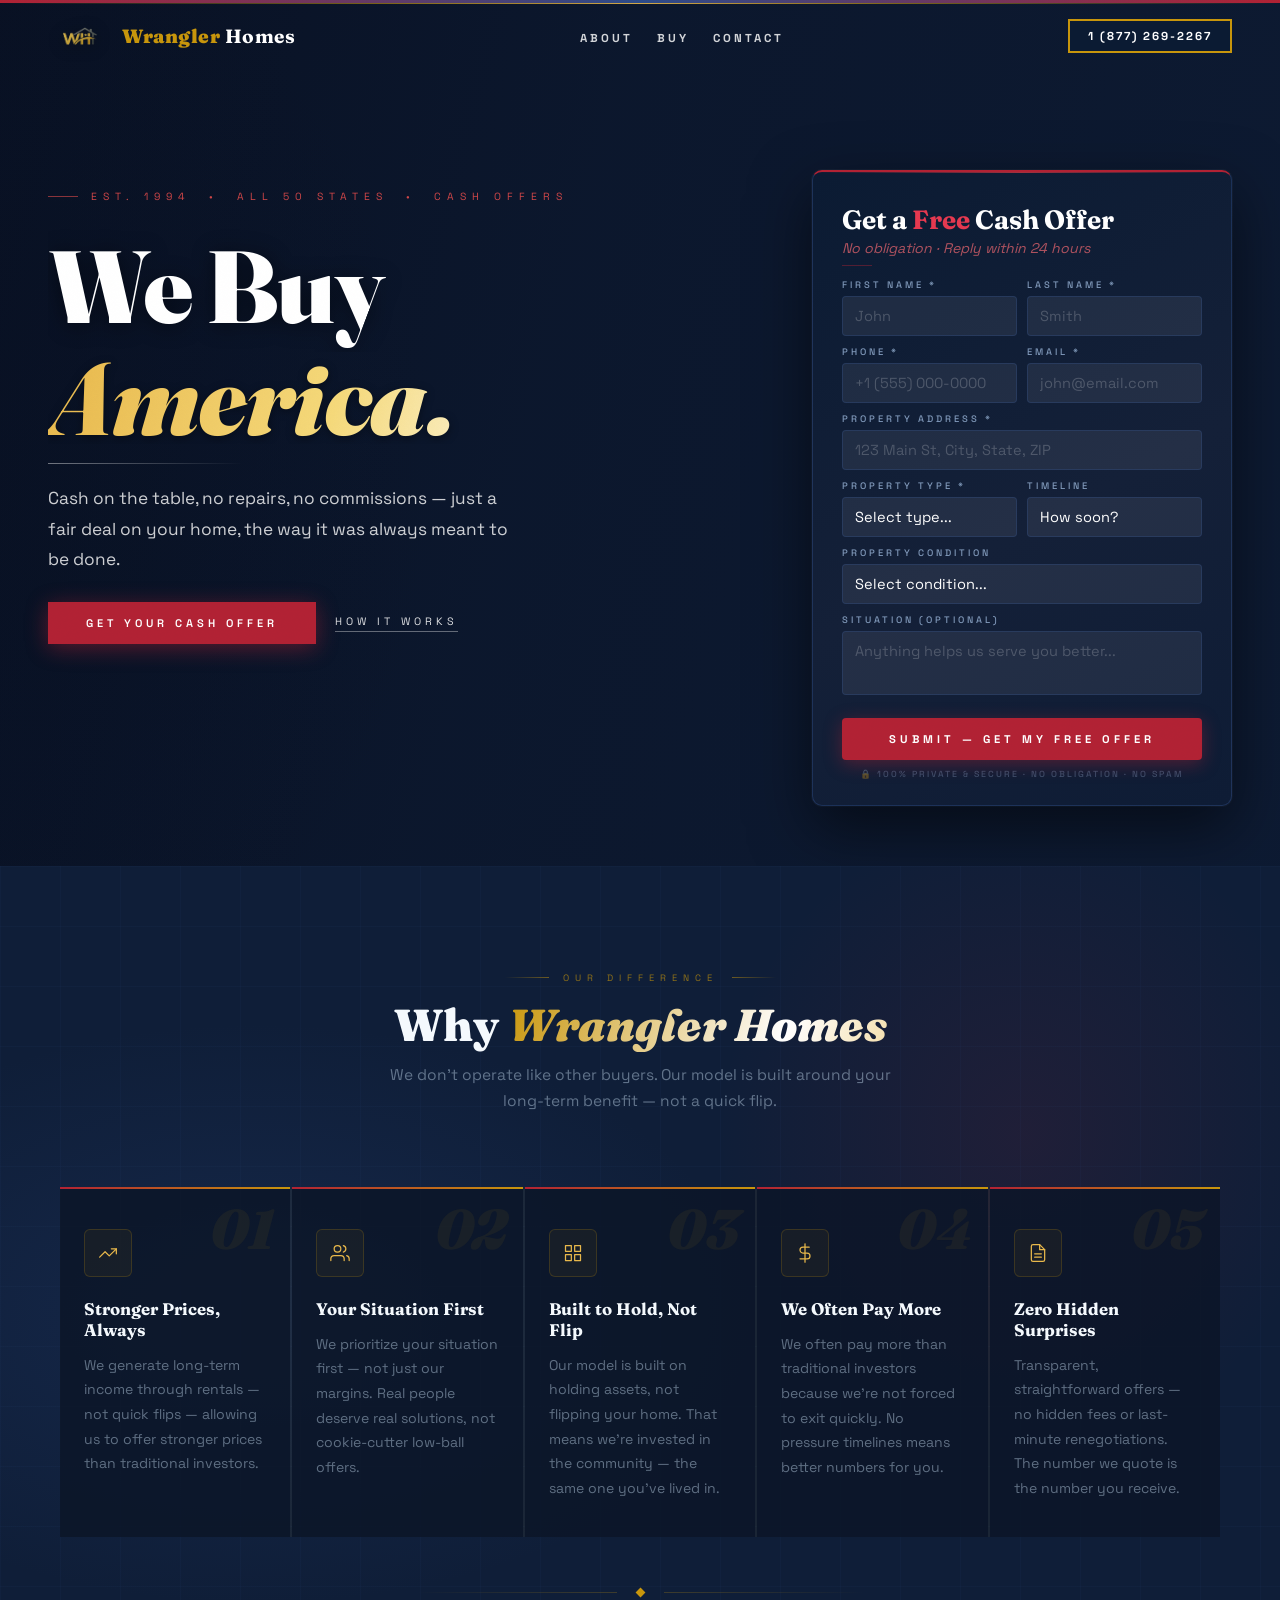
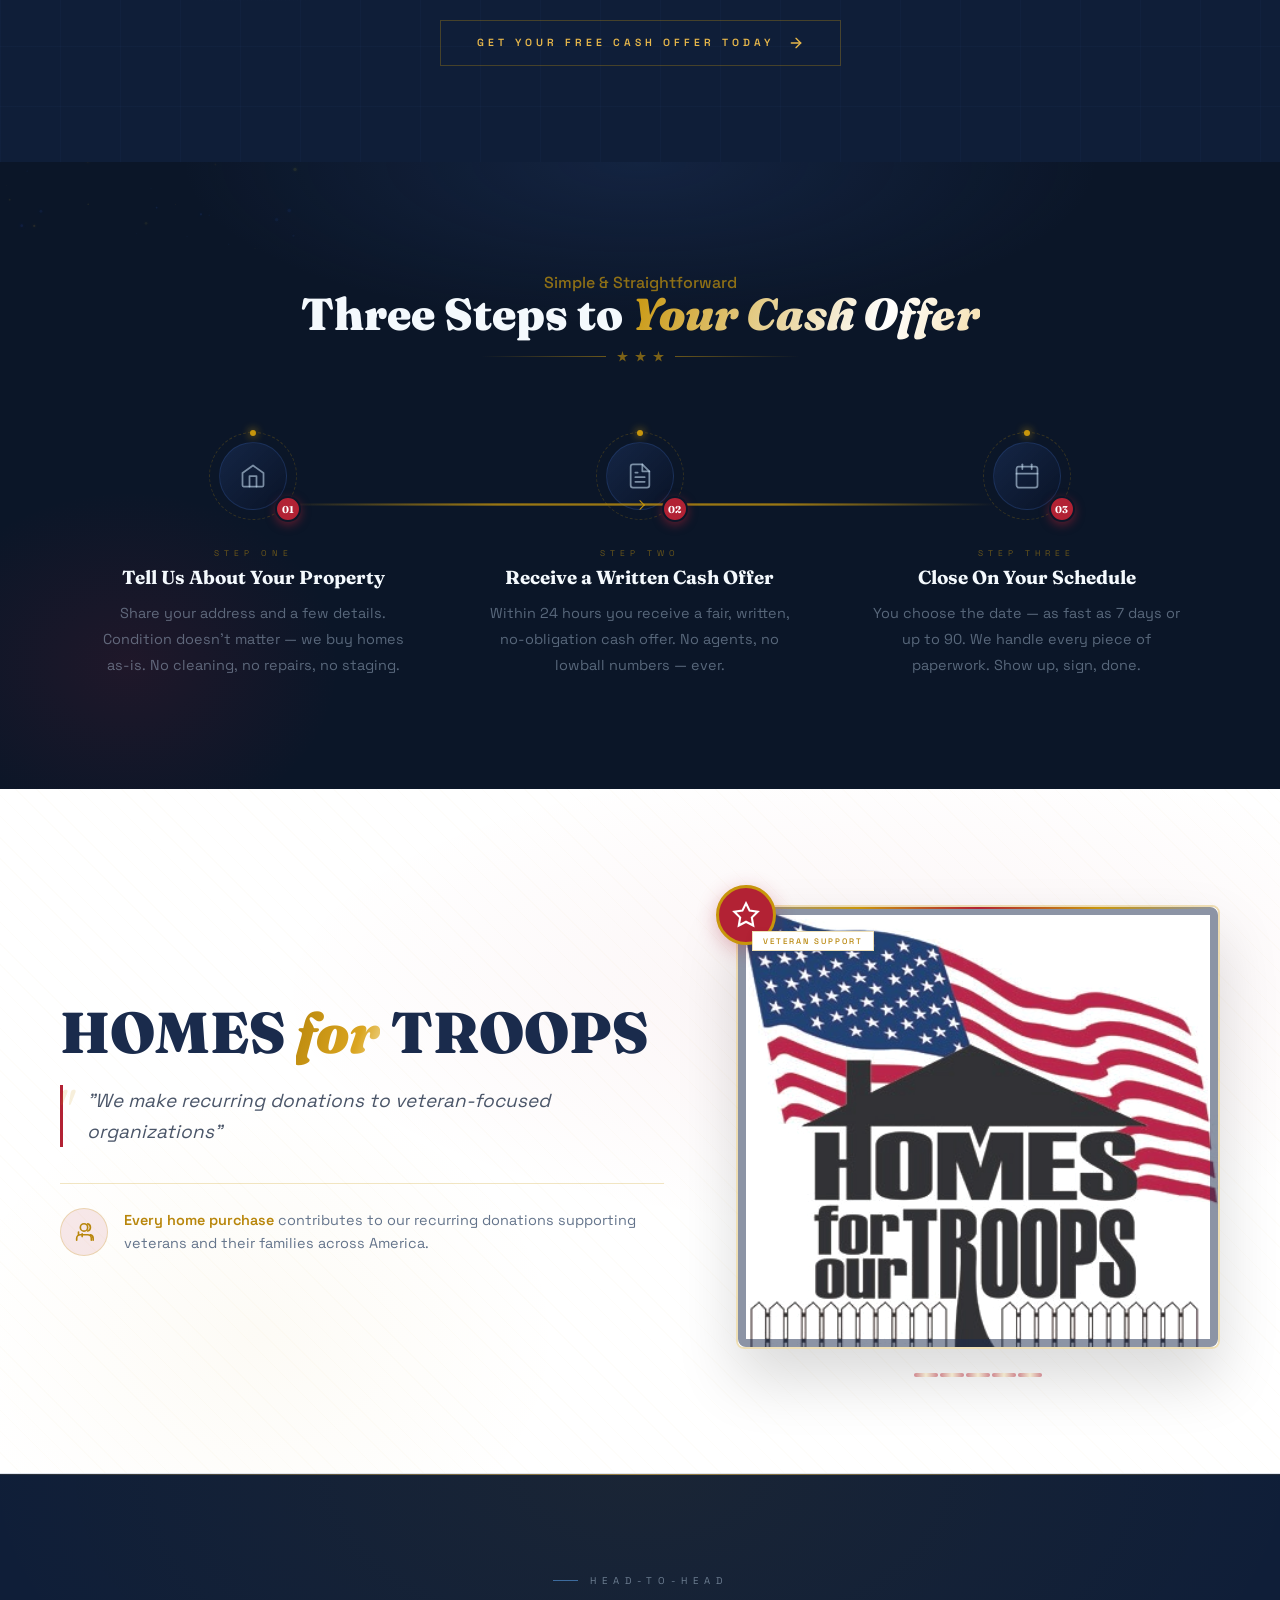
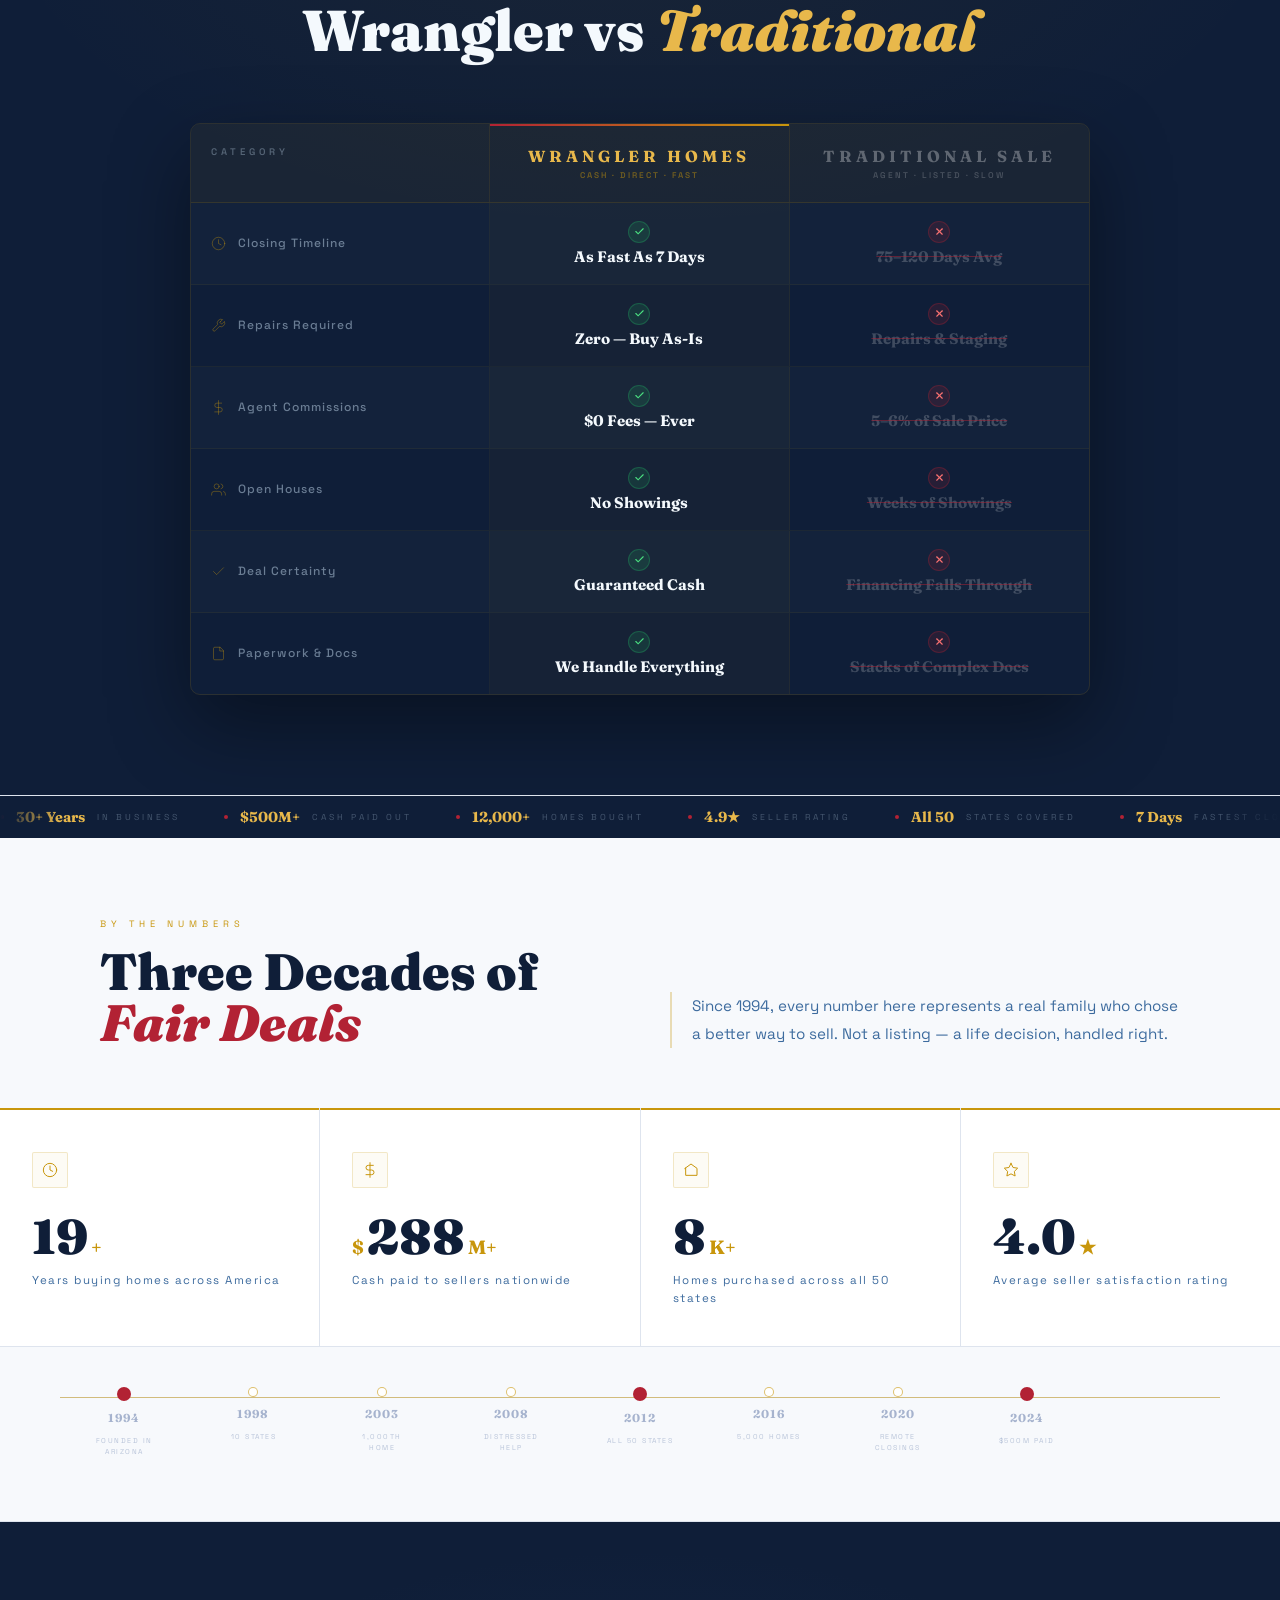
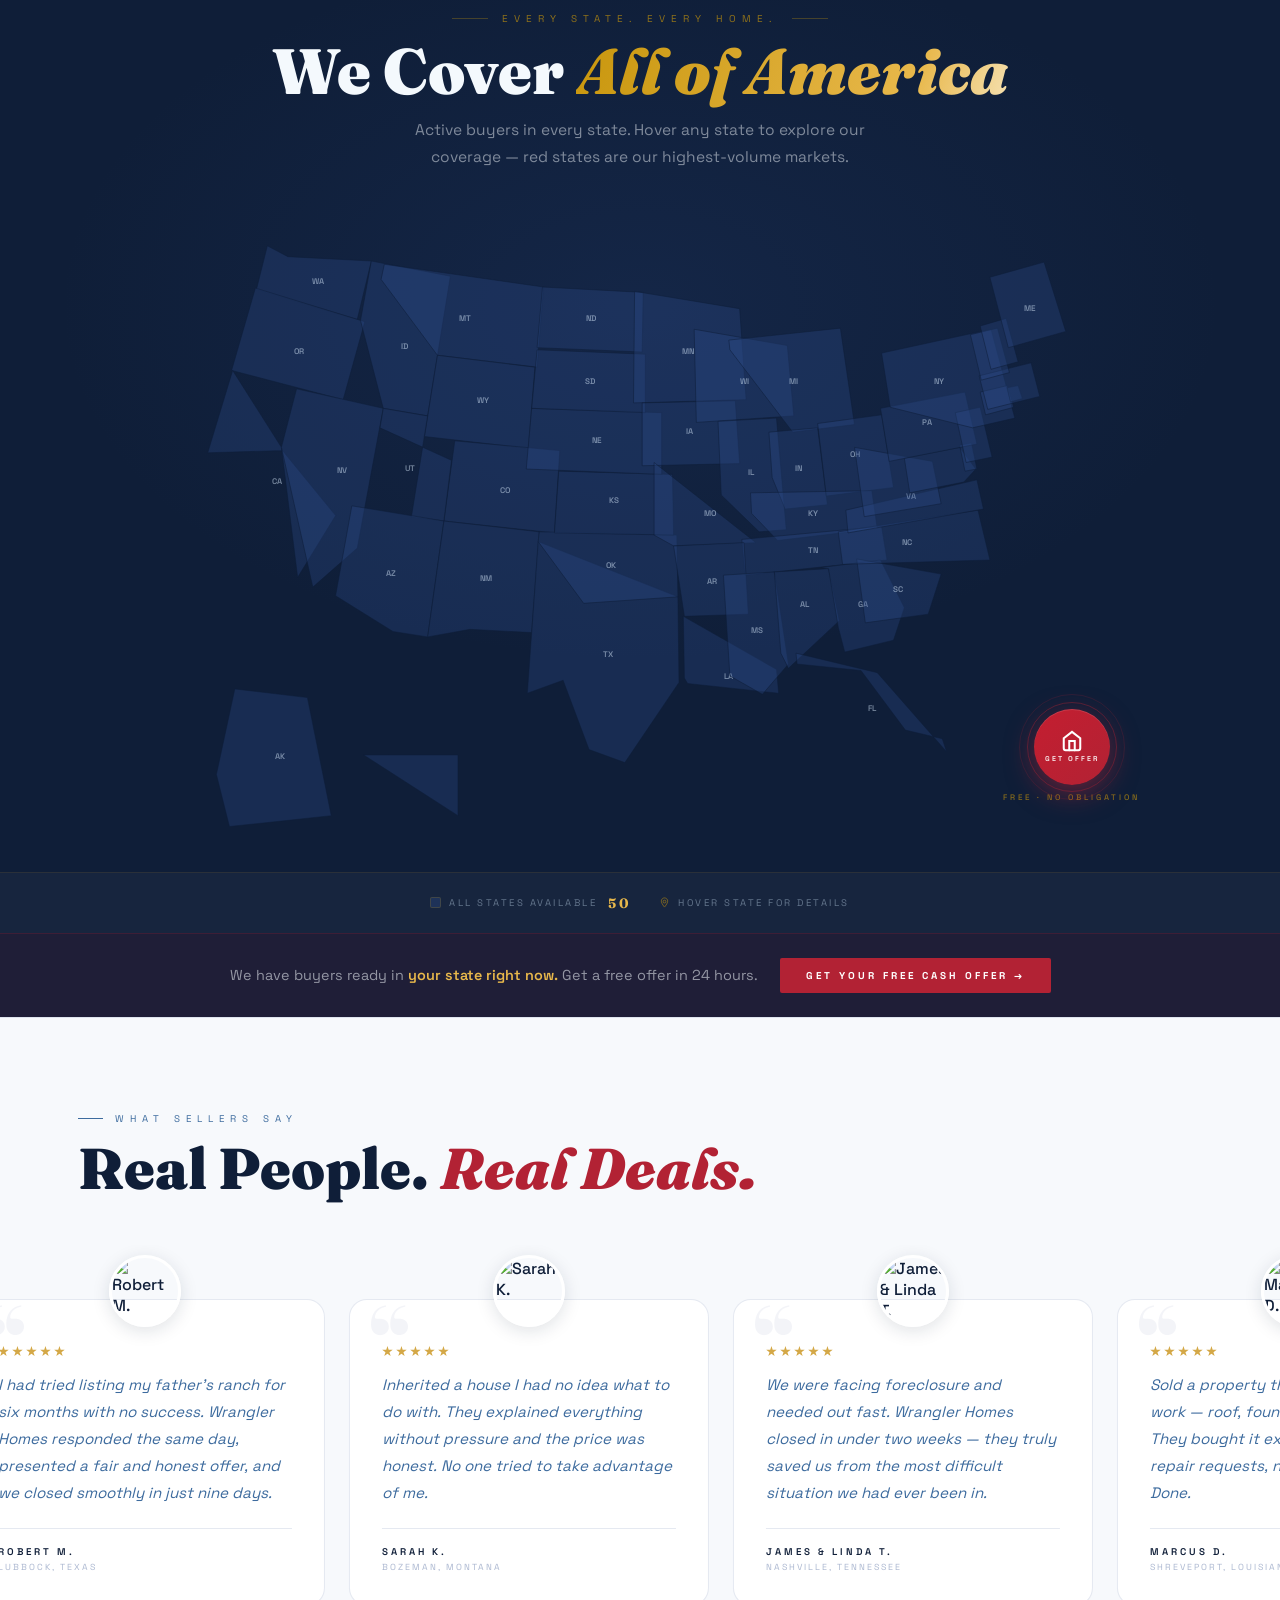
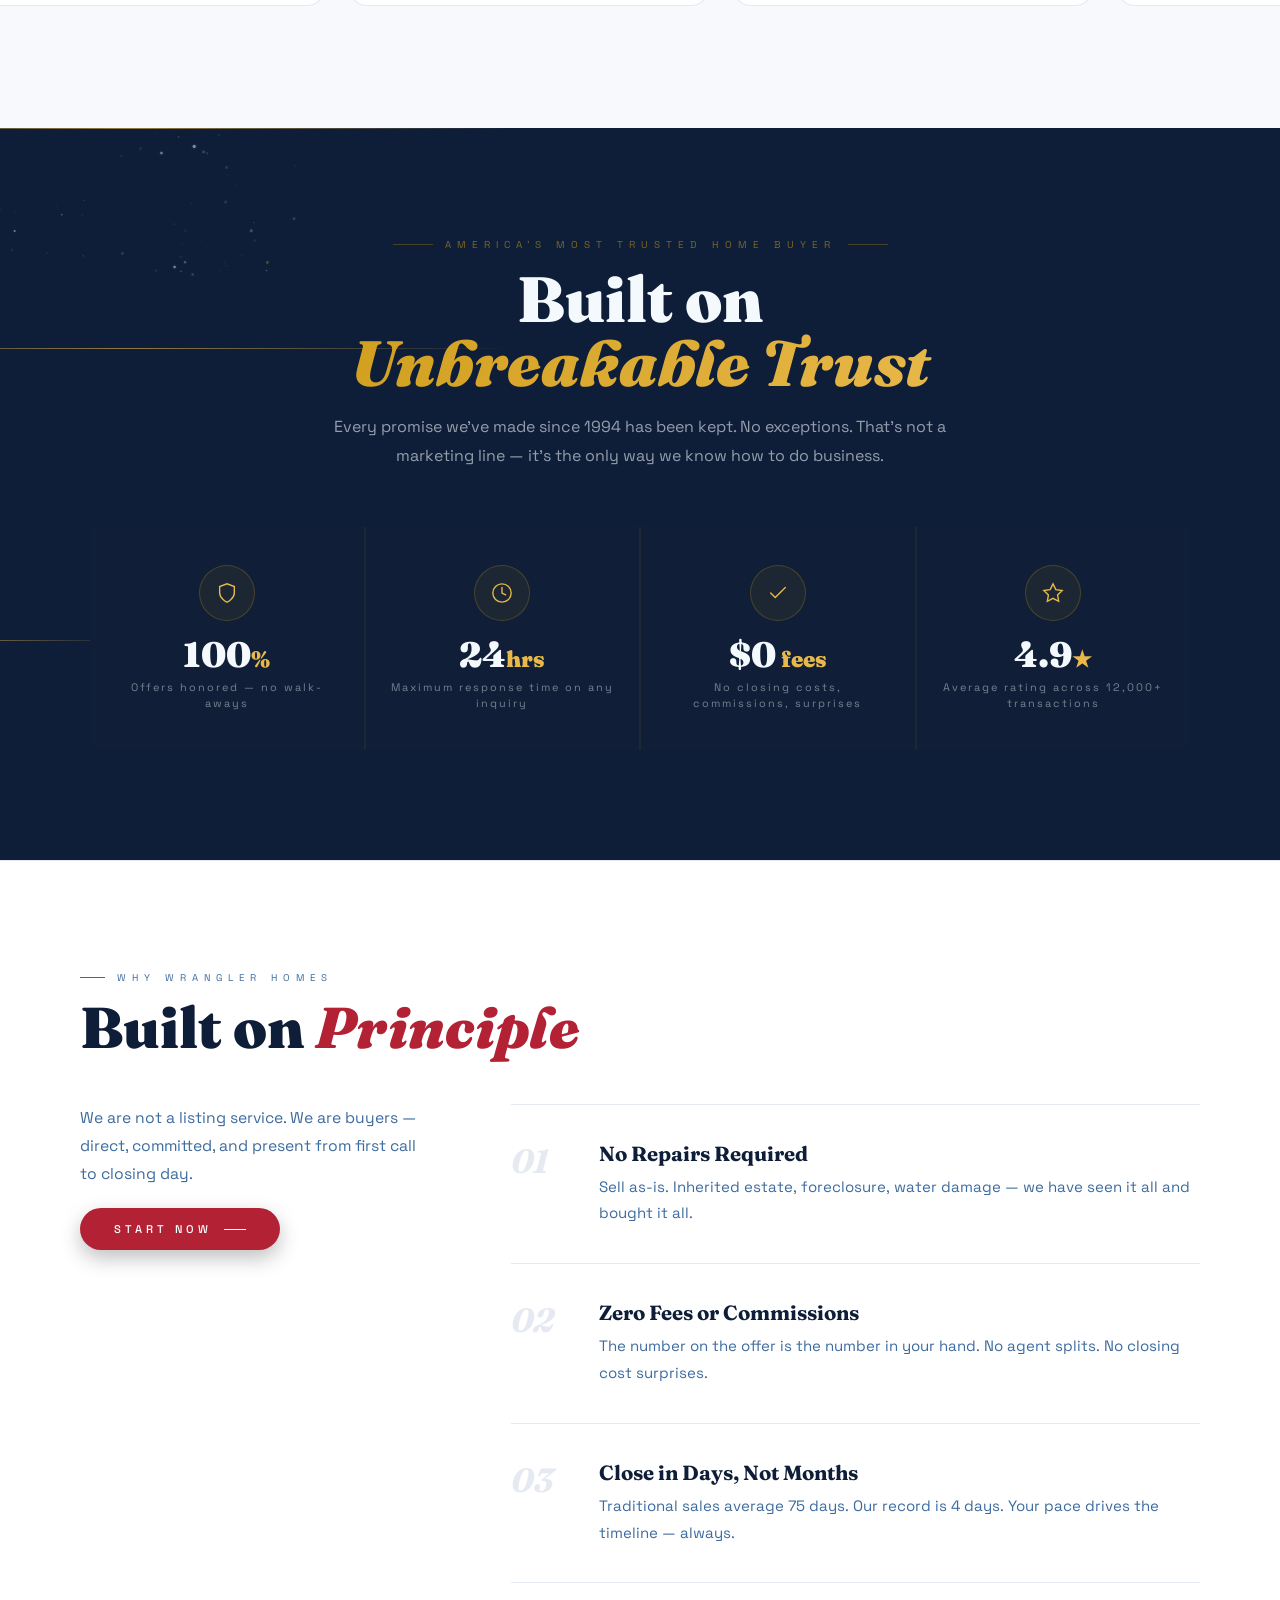
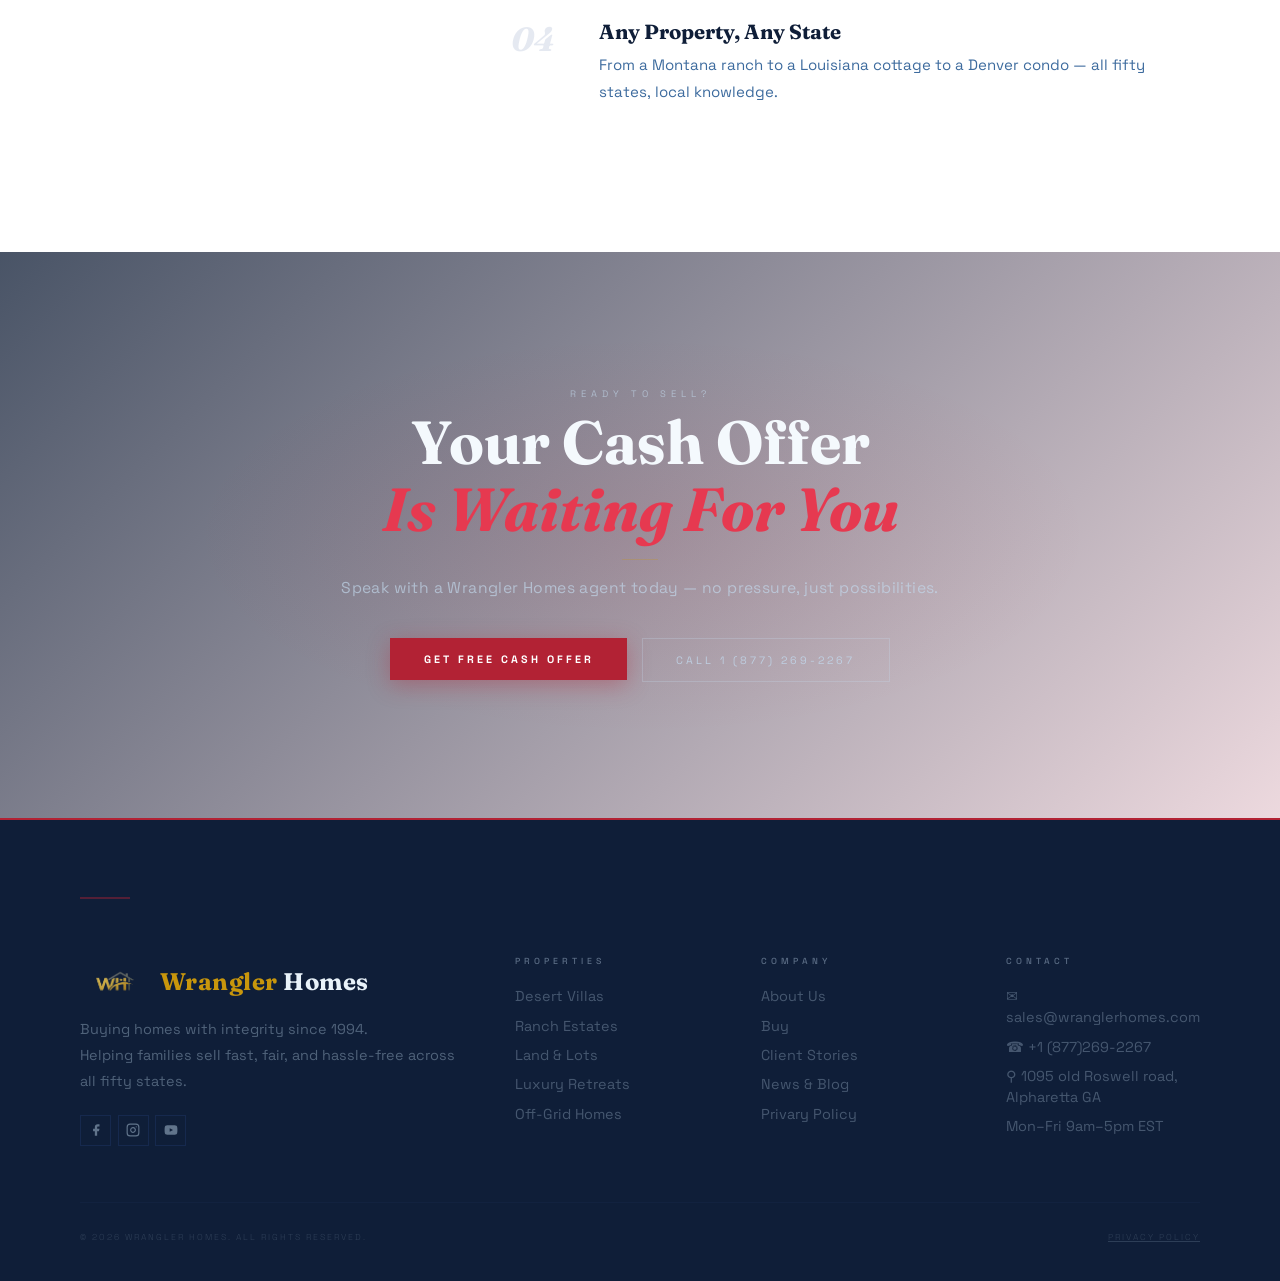
==== index.html @ 10cdd8ca "Minor Changes In "Home Page"" ====
<!DOCTYPE html>
<html lang="en">
<head>
<meta charset="UTF-8">
<meta name="viewport" content="width=device-width, initial-scale=1.0">
<title>Wrangler Homes — We Buy Homes Across America</title>
<link href="https://fonts.googleapis.com/css2?family=Fraunces:opsz,wght@9..144,500;9..144,700;9..144,900&family=Space+Grotesk:wght@400;500;600;700&display=swap" rel="stylesheet">
<link rel="icon" href="assets/logown.png" type="image/png">
<style>
*,*::before,*::after{margin:0;padding:0;box-sizing:border-box}
html,body{overflow-x:hidden}
html{scroll-behavior:smooth}
:root{
  --navy:#0F1E38;--blue:#2C4B8A;--blue-mid:#3D6B9E;--blue-lt:#C8DCED;
  --white:#ffffff;--off-white:#F7F9FC;--red:#B22234;--red-dark:#8B1A27;
  --gold:#C8960C;--gold-lt:#E8B84B;--border-l:rgba(44,75,138,0.12);--border-m:rgba(44,75,138,0.22);
  --shadow:rgba(15,30,56,0.13);--f-head:'Fraunces',serif;--f-ui:'Space Grotesk',system-ui,sans-serif;
}
body{background:var(--off-white);font-family:var(--f-ui);font-weight:500;color:var(--navy);-webkit-font-smoothing:antialiased}

/* scrollbar */
::-webkit-scrollbar {width: 9px;}
::-webkit-scrollbar-track {background: #0d1a32;}
::-webkit-scrollbar-thumb {border-radius: 6px;background: linear-gradient(180deg,#081a3a,#102a5c,#1f3a75,#2e4f9e,#ffffff,#f2c6cc,#c4455a,#8b1a2b,#5c0f1a);}

::selection {
  background: #d4af37;
  color: #0b1b33;
}

#grain{position:fixed;inset:0;pointer-events:none;z-index:8000;opacity:.02;
  background-image:url("data:image/svg+xml,%3Csvg viewBox='0 0 600 600' xmlns='http://www.w3.org/2000/svg'%3E%3Cfilter id='f'%3E%3CfeTurbulence type='fractalNoise' baseFrequency='.75' numOctaves='4' stitchTiles='stitch'/%3E%3C/filter%3E%3Crect width='600' height='600' filter='url(%23f)'/%3E%3C/svg%3E");
  background-size:200px;mix-blend-mode:multiply}

/* LOADER */
#loader{position:fixed;inset:0;z-index:99999;background:var(--navy);display:flex;flex-direction:column;align-items:center;justify-content:center;gap:20px;transition:opacity .45s,visibility .45s}
#loader.hide{opacity:0;visibility:hidden;pointer-events:none}
.wagon-wheel{width:70px;height:70px;animation:wSpin 1.1s linear infinite;filter:drop-shadow(0 4px 14px rgba(178,34,52,.5))}
@keyframes wSpin{to{transform:rotate(360deg)}}
.loader-title{font-family:var(--f-head);font-weight:900;font-size:1.5rem;letter-spacing:4px;color:#fff}
.loader-title span{color:var(--red)}
.loader-bar-wrap{width:130px;height:2px;background:rgba(255,255,255,.12);border-radius:2px;overflow:hidden}
.loader-bar{height:100%;width:0;background:linear-gradient(90deg,var(--red),#e63950);border-radius:2px;animation:lBar 1.5s cubic-bezier(.4,0,.2,1) forwards}
@keyframes lBar{to{width:100%}}
.loader-hint{font-family:var(--f-ui);font-size:.57rem;letter-spacing:4px;text-transform:uppercase;color:rgba(255,255,255,.35);animation:lPulse .9s ease-in-out infinite alternate}
@keyframes lPulse{from{opacity:.2}to{opacity:.65}}
/* ── NAV ── */
#nav{position:fixed;top:0;left:0;right:0;z-index:600;display:flex;align-items:center;justify-content:space-between;padding:10px 48px;transition:all .38s cubic-bezier(.4,0,.2,1);height:72px} /* Increased from 64px to accommodate larger logo */
#nav.stuck{background:rgba(255,255,255,.97);backdrop-filter:blur(20px);padding:8px 48px;border-bottom:1px solid var(--border-m);box-shadow:0 2px 20px rgba(15,30,56,.07)}

/* Logo image in nav - ADJUSTED - INCREASED SIZE */
.nav-brand{display:flex;align-items:center;gap:10px;text-decoration:none}
.nav-logo-img{height:48px;width:auto;object-fit:contain;display:block;filter:drop-shadow(0 2px 8px rgba(0,0,0,.4));transition:height .3s,filter .3s} /* Increased from 36px to 48px */
#nav.stuck .nav-logo-img{height:52px;filter:none} /* Increased from 32px to 42px */
.nav-brand-text{font-family:var(--f-head);font-weight:700;font-size:1.2rem;color:#fff;letter-spacing:0.5px;transition:color .3s} /* Slightly increased from 1.1rem */
#nav.stuck .nav-brand-text{color:var(--navy)}
.nav-brand-text span{color:var(--gold);font-weight:900}


/* Desktop links */
.nav-links{display:flex;gap:24px;list-style:none;margin:0;padding:0}
.nav-links a{font-family:var(--f-ui);font-weight:700;font-size:.72rem;letter-spacing:3px;text-transform:uppercase;color:rgba(255,255,255,.82);text-decoration:none;position:relative;transition:color .24s;white-space:nowrap}
.nav-links a::after{content:'';position:absolute;bottom:-4px;left:0;right:100%;height:1px;background:#e63950;transition:right .34s cubic-bezier(.7,0,.3,1)}
.nav-links a:hover{color:#fff}
.nav-links a:hover::after{right:0}
#nav.stuck .nav-links a{color:var(--blue-mid)}
#nav.stuck .nav-links a:hover{color:var(--navy)}

.nav-tel{font-family:var(--f-ui);font-weight:900;font-size:.72rem;letter-spacing:2px;color:#fff;background-color:#0b1b33;text-decoration:none;border:2.5px solid var(--gold);padding:8px 18px;transition:all .24s;white-space:nowrap;flex-shrink:0}
.nav-tel:hover{border-color:#e63950;background:rgba(178,34,52,.18)}
#nav.stuck .nav-tel{color:var(--gold);border-color:rgba(218, 165, 32, 0.082)}
#nav.stuck .nav-tel:hover{border-color:var(--gold);background:rgba(218, 165, 32, 0.082)}

.nav-hamburger{display:none;flex-direction:column;justify-content:center;gap:5px;width:40px;height:40px;cursor:pointer;background:none;border:1.5px solid rgba(255,255,255,.3);border-radius:2px;padding:8px;flex-shrink:0;transition:border-color .24s;position:relative;z-index:600}
.nav-hamburger span{display:block;width:100%;height:1.5px;background:#fff;transition:transform .3s cubic-bezier(.4,0,.2,1),opacity .22s;transform-origin:center}
#nav.stuck .nav-hamburger{border-color:var(--border-m)}
#nav.stuck .nav-hamburger span{background:var(--navy)}
.nav-hamburger:hover{border-color:rgba(255,255,255,.7)}
#nav.stuck .nav-hamburger:hover{border-color:var(--blue-mid)}
.nav-hamburger.open span:nth-child(1){transform:translateY(6.5px) rotate(45deg)}
.nav-hamburger.open span:nth-child(2){opacity:0;transform:scaleX(0)}
.nav-hamburger.open span:nth-child(3){transform:translateY(-6.5px) rotate(-45deg)}

.nav-drawer{position:fixed;top:0;left:0;right:0;bottom:0;z-index:595;background:#0F1E38;display:flex;flex-direction:column;align-items:center;justify-content:center;gap:32px;opacity:0;pointer-events:none;visibility:hidden;transition:opacity .32s,visibility .32s}
.nav-drawer.open{opacity:1;pointer-events:all;visibility:visible}
.nav-drawer .nav-links{display:flex;flex-direction:column;align-items:center;gap:24px;list-style:none;padding:0;margin:0}
.nav-drawer .nav-links a{font-family:var(--f-ui);font-weight:500;font-size:.82rem;letter-spacing:5px;text-transform:uppercase;color:rgba(195,218,238,.8);text-decoration:none;transition:color .2s;display:block}
.nav-drawer .nav-links a:hover,.nav-drawer .nav-links a:active{color:#fff}
.nav-drawer .nav-links a::after{display:none}
.nav-drawer .nav-tel{font-family:var(--f-ui);font-weight:600;font-size:.7rem;letter-spacing:2px;color:var(--gold-lt);text-decoration:none;border:1.5px solid rgba(200,150,12,.45);padding:14px 36px;transition:all .24s;white-space:nowrap;display:inline-block}
.nav-drawer .nav-tel:hover{border-color:var(--gold-lt);background:rgba(200,150,12,.1)}

/* HERO */
#hero{position:relative;min-height:auto;overflow:hidden;display:flex;align-items:center;padding-top:70px}
#hero-video{position:absolute;inset:0;width:100%;height:100%;object-fit:cover;z-index:0;background:#0F1E38}
#hero::before{content:'';position:absolute;inset:0;z-index:1;background:linear-gradient(105deg,rgba(8,16,34,.93) 0%,rgba(10,20,40,.7) 42%,rgba(10,20,40,.35) 100%);pointer-events:none}
#hero::after{content:'';position:absolute;inset:0;z-index:1;background:radial-gradient(ellipse 52% 105% at 0% 55%,rgba(8,16,34,.46) 0%,transparent 65%);pointer-events:none}
.hero-stripe{position:absolute;top:0;left:0;right:0;height:3px;z-index:10;background:linear-gradient(90deg,var(--red) 0%,var(--blue) 50%,var(--red) 100%)}
.hero-gold-line{position:absolute;top:3px;left:0;right:0;height:1px;z-index:10;background:linear-gradient(90deg,transparent,rgba(200,150,12,.6) 30%,rgba(232,184,75,.9) 50%,rgba(200,150,12,.6) 70%,transparent);animation:goldShimmer 4s ease-in-out infinite}
@keyframes goldShimmer{0%,100%{opacity:.5}50%{opacity:1}}
.hero-split{position:relative;z-index:10;width:100%;max-width:1500px;margin:0 auto;padding:90px 72px 60px;display:grid;grid-template-columns:1fr 460px;gap:52px;align-items:start}
.hero-eyebrow{font-family:var(--f-ui);font-weight:400;font-size:.65rem;letter-spacing:6px;text-transform:uppercase;color:rgba(225,75,75,.92);margin-bottom:17px;display:flex;align-items:center;gap:13px;opacity:0;animation:fadeUp .72s .33s forwards}
.hero-eyebrow::before{content:'';width:30px;height:1px;background:rgba(225,75,75,.6);flex-shrink:0}
.hero-h1{font-family:var(--f-head);font-weight:900;font-size:clamp(3.8rem,8vw,8.5rem);line-height:.9;letter-spacing:-1.5px}
.hero-h1 .line{display:block;overflow:hidden}
.hero-h1 .line span{display:block;opacity:0;transform:translateY(108%)}
.hero-h1 .l1 span{color:#fff;text-shadow:0 2px 22px rgba(0,0,0,.48);line-height: 132px; animation:slideUp .82s .53s cubic-bezier(.16,1,.3,1) forwards}
.hero-h1 .l2 span{font-style:italic;background:linear-gradient(110deg,#E8B84B 0%,#f5d97a 18%,#ffffff 34%,#E8B84B 52%,#f0c84a 68%,#ffffff 82%,#C8960C 100%);background-size:230% 100%;-webkit-background-clip:text;-webkit-text-fill-color:transparent;background-clip:text;filter:drop-shadow(0 2px 5px rgba(0,0,0,.4));animation:slideUp .82s .72s cubic-bezier(.16,1,.3,1) forwards,goldSweep 5.5s 2.2s ease-in-out infinite}
@keyframes goldSweep{0%,100%{background-position:115% 50%}46%,54%{background-position:4% 50%}}
.hero-divider{width:0;height:1px;background:linear-gradient(90deg,rgba(255,255,255,.42),transparent);margin:19px 0;animation:expandLine .88s 1.32s cubic-bezier(.7,0,.3,1) forwards}
.hero-sub{font-family:var(--f-ui);font-weight:400;font-size:1.08rem;color:rgba(255,255,255,.8);max-width:480px;line-height:1.76;opacity:0;animation:fadeUp .72s 1.52s forwards}
.hero-actions{display:flex;align-items:center;gap:19px;margin-top:28px;flex-wrap:wrap;opacity:0;animation:fadeUp .72s 1.76s forwards}
.btn-primary{font-family:var(--f-ui);font-weight:600;font-size:.69rem;letter-spacing:4px;text-transform:uppercase;color:#fff;background:var(--red);padding:14px 38px;text-decoration:none;position:relative;overflow:hidden;transition:transform .24s,box-shadow .24s;display:inline-block;box-shadow:0 4px 22px rgba(178,34,52,.48);flex-shrink:0}
.btn-primary::before{content:'';position:absolute;inset:0;background:var(--red-dark);clip-path:polygon(0 0,0 0,0 100%,0 100%);transition:clip-path .42s cubic-bezier(.7,0,.3,1)}
.btn-primary:hover::before{clip-path:polygon(0 0,100% 0,100% 100%,0 100%)}
.btn-primary:hover{transform:translateY(-2px);box-shadow:0 7px 26px rgba(178,34,52,.52)}
.btn-primary span{position:relative;z-index:1}
.btn-ghost-hero{font-family:var(--f-ui);font-weight:400;font-size:.67rem;letter-spacing:4px;text-transform:uppercase;color:rgba(255,255,255,.86);text-decoration:none;border-bottom:1.5px solid rgba(255,255,255,.36);padding-bottom:3px;transition:color .26s,border-color .26s;white-space:nowrap}
.btn-ghost-hero:hover{color:#e63950;border-color:#e63950}

/* FORM */
.hero-form-wrap{opacity:0;animation:fadeUp .82s .6s forwards;position:sticky;top:80px}
.hero-left{display:flex;flex-direction:column;justify-content:center;padding-top:20px}
.hero-form-card{background:linear-gradient(152deg,#0b1b33 0%,#142038 55%,#0e1c35 100%);border:1.5px solid rgba(55,88,150,.38);border-top:2px solid var(--red);border-radius:10px;padding:31px 29px 25px;box-shadow:0 22px 60px rgba(0,0,0,.52),0 0 0 1px rgba(255,255,255,.04);position:relative;overflow:hidden}
.hero-form-card::after{content:'';position:absolute;top:0;left:0;right:0;height:1px;background:linear-gradient(90deg,transparent,rgba(215,55,65,.75) 50%,transparent)}
.hf-title{font-family:var(--f-head);font-weight:700;font-size:1.65rem;color:#fff;margin-bottom:3px}
.hf-title span{color:#e63950}
.hf-sub{font-family:var(--f-ui);font-weight:400;font-size:.88rem;font-style:italic;color:rgba(215,95,105,.8);margin-bottom:8px}
.hf-divider{width:30px;height:1px;background:rgba(178,34,52,.42);margin:5px 0 13px}
.form-row{margin-bottom:10px;position:relative}
.form-row label{display:block;font-family:var(--f-ui);font-weight:500;font-size:.59rem;letter-spacing:3px;text-transform:uppercase;color:rgba(160,188,224,.78);margin-bottom:5px}
.form-row input,.form-row select,.form-row textarea{width:100%;background:rgba(255,255,255,.07);border:1px solid rgba(55,88,150,.3);color:#fff;font-family:var(--f-ui);font-weight:400;font-size:.91rem;padding:10px 12px;outline:none;transition:border-color .26s,background .26s,box-shadow .26s;border-radius:4px;appearance:none;-webkit-appearance:none}
.form-row input::placeholder,.form-row textarea::placeholder{color:rgba(255,255,255,.2)}
.form-row input:focus,.form-row select:focus,.form-row textarea:focus{border-color:rgba(178,34,52,.58);background:rgba(255,255,255,.1);box-shadow:0 0 0 3px rgba(178,34,52,.09)}
.form-row input.err,.form-row select.err{border-color:rgba(215,55,55,.62);box-shadow:0 0 0 3px rgba(215,55,55,.07)}
.form-row .err-msg{display:none;font-family:var(--f-ui);font-size:.52rem;color:rgba(255,96,96,.8);margin-top:4px}
.form-row.has-err .err-msg{display:block}
.form-row select option{background:#142038;color:#fff}
.form-row textarea{resize:none;height:64px}
.form-grid{display:grid;grid-template-columns:1fr 1fr;gap:10px}
.hf-btn{width:100%;margin-top:8px;background:var(--red);color:#fff;font-family:var(--f-ui);font-weight:700;font-size:.7rem;letter-spacing:4px;text-transform:uppercase;border:none;padding:14px;cursor:pointer;border-radius:4px;box-shadow:0 4px 18px rgba(178,34,52,.4);transition:background .26s,transform .18s;position:relative;overflow:hidden}
.hf-btn::before{content:'';position:absolute;inset:0;background:var(--red-dark);clip-path:polygon(0 0,0 0,0 100%,0 100%);transition:clip-path .42s cubic-bezier(.7,0,.3,1)}
.hf-btn:hover::before{clip-path:polygon(0 0,100% 0,100% 100%,0 100%)}
.hf-btn:hover{transform:translateY(-2px)}
.hf-btn span{position:relative;z-index:1}
.hf-note{text-align:center;margin-top:8px;font-family:var(--f-ui);font-size:.55rem;letter-spacing:2px;text-transform:uppercase;color:rgba(155,182,220,.32)}
@keyframes fadeUp{from{opacity:0;transform:translateY(16px)}to{opacity:1;transform:translateY(0)}}
@keyframes slideUp{from{opacity:0;transform:translateY(108%)}to{opacity:1;transform:translateY(0)}}
@keyframes expandLine{from{width:0}to{width:195px}}

/* ══════════════════════════════════════
   WHY WRANGLER — NEW SECTION (below hero)
══════════════════════════════════════ */
#why-wrangler{
  position:relative;
  background:var(--navy);
  overflow:hidden;
  padding:96px 60px;
}
#why-wrangler::before{
  content:'';position:absolute;inset:0;
  background:
    radial-gradient(ellipse 60% 50% at 20% 50%, rgba(44,75,138,.22) 0%, transparent 65%),
    radial-gradient(ellipse 40% 60% at 80% 30%, rgba(178,34,52,.10) 0%, transparent 60%);
  pointer-events:none;
}
/* Animated grid lines */
#why-wrangler::after{
  content:'';position:absolute;inset:0;
  background-image:
    linear-gradient(rgba(44,75,138,.07) 1px, transparent 1px),
    linear-gradient(90deg, rgba(44,75,138,.07) 1px, transparent 1px);
  background-size:60px 60px;
  pointer-events:none;
  animation:gridDrift 20s linear infinite;
}
@keyframes gridDrift{
  0%{background-position:0 0,0 0}
  100%{background-position:60px 60px, 60px 60px}
}

.ww-inner{
  position:relative;z-index:2;
  max-width:1200px;margin:0 auto;
}

/* Header */
.ww-header{
  text-align:center;
  margin-bottom:72px;
}
.ww-eyebrow{
  font-family:var(--f-ui);font-weight:400;font-size:.58rem;
  letter-spacing:6px;text-transform:uppercase;
  color:rgba(200,150,12,.7);
  display:inline-flex;align-items:center;gap:14px;
  margin-bottom:20px;
}
.ww-eyebrow::before,.ww-eyebrow::after{
  content:'';width:44px;height:1px;
  background:linear-gradient(90deg,transparent,rgba(200,150,12,.5));
}
.ww-eyebrow::after{transform:scaleX(-1)}

.ww-title{
  font-family:var(--f-head);font-weight:900;
  font-size:clamp(2.4rem,5vw,2.8rem);
  line-height:.95;color:#F4F9FD;
  margin-bottom:16px;
}
.ww-title em{
  font-style:italic;
  background:linear-gradient(110deg,var(--gold) 0%,#fff 30%,var(--gold-lt) 55%,#fff 70%,var(--gold) 100%);
  background-size:250% 100%;
  -webkit-background-clip:text;-webkit-text-fill-color:transparent;background-clip:text;
  animation:shineSweep 4s ease-in-out infinite;
}
@keyframes shineSweep{
  0%,100%{background-position:0% 50%}
  50%{background-position:100% 50%}
}
.ww-sub{
  font-family:var(--f-ui);font-weight:400;font-size:.97rem;
  color:rgba(195,218,238,.45);line-height:1.7;
  max-width:520px;margin:0 auto;
}

/* Cards grid */
.ww-grid{
  display:grid;
  grid-template-columns:repeat(5,1fr);
  gap:2px;
  background:rgba(200,150,12,.06);
}

.ww-card{
  background:rgba(10,20,40,.85);
  padding:42px 24px 36px;
  position:relative;overflow:hidden;
  cursor:default;
  opacity:0;transform:translateY(24px);
  transition:opacity .55s cubic-bezier(.2,.85,.3,1),transform .55s cubic-bezier(.2,.85,.3,1),background .3s;
}
.ww-card.ww-visible{opacity:1;transform:translateY(0)}
.ww-card:hover{background:rgba(14,28,55,.95)}

/* Gold top beam that expands on reveal */
.ww-card::before{
  content:'';position:absolute;top:0;left:0;
  height:2px;width:0;
  background:linear-gradient(90deg,var(--red),var(--gold));
  transition:width .7s cubic-bezier(.22,1,.36,1);
}
.ww-card.ww-visible::before{width:100%}

/* Glow on hover */
.ww-card::after{
  content:'';position:absolute;inset:0;
  background:radial-gradient(ellipse 70% 60% at 50% 100%, rgba(200,150,12,.06) 0%, transparent 70%);
  opacity:0;transition:opacity .4s;
}
.ww-card:hover::after{opacity:1}

/* Number badge */
.ww-num{
  font-family:var(--f-head);font-weight:900;font-style:italic;
  font-size:3.5rem;line-height:1;
  color:rgba(200,150,12,.07);
  position:absolute;top:14px;right:16px;
  transition:color .35s;
  user-select:none;
}
.ww-card:hover .ww-num{color:rgba(200,150,12,.13)}

/* Icon */
.ww-icon{
  width:48px;height:48px;border-radius:6px;
  border:1px solid rgba(200,150,12,.2);
  background:rgba(200,150,12,.06);
  display:flex;align-items:center;justify-content:center;
  margin-bottom:22px;
  transition:border-color .35s,background .35s,transform .4s cubic-bezier(.34,1.56,.64,1);
}
.ww-card:hover .ww-icon{
  border-color:var(--gold);
  background:rgba(200,150,12,.14);
  transform:rotate(-6deg) scale(1.12);
}
.ww-icon svg{width:20px;height:20px;color:var(--gold-lt);transition:color .35s}
.ww-card:hover .ww-icon svg{color:#fff}

/* Text */
.ww-card-title{
  font-family:var(--f-head);font-weight:700;font-size:1.05rem;
  color:#F4F9FD;line-height:1.25;margin-bottom:12px;
  position:relative;
}
/* Shine underline on title */
.ww-card-title::after{
  content:'';position:absolute;bottom:-5px;left:0;
  height:1px;width:0;
  background:linear-gradient(90deg,var(--gold),transparent);
  transition:width .5s .1s;
}
.ww-card:hover .ww-card-title::after{width:60%}

.ww-card-body{
  font-family:var(--f-ui);font-weight:400;font-size:.88rem;
  line-height:1.75;color:rgba(195,218,238,.45);
  transition:color .35s;
  position:relative;z-index:1;
}
.ww-card:hover .ww-card-body{color:rgba(195,218,238,.72)}

/* Bottom CTA strip */
.ww-cta{
  margin-top:52px;text-align:center;
  position:relative;z-index:2;
}
.ww-cta-line{
  display:flex;align-items:center;justify-content:center;gap:20px;
  margin-bottom:24px;
}
.ww-cta-line::before,.ww-cta-line::after{
  content:'';flex:1;max-width:200px;height:1px;
  background:linear-gradient(90deg,transparent,rgba(200,150,12,.25));
}
.ww-cta-line::after{transform:scaleX(-1)}
.ww-cta-diamond{
  width:7px;height:7px;background:var(--gold);
  transform:rotate(45deg);flex-shrink:0;
  animation:diamondPulse 2s ease-in-out infinite;
}
@keyframes diamondPulse{
  0%,100%{box-shadow:0 0 0 0 rgba(200,150,12,.4)}
  50%{box-shadow:0 0 0 6px rgba(200,150,12,0)}
}
.ww-cta-btn{
  display:inline-flex;align-items:center;gap:14px;
  font-family:var(--f-ui);font-weight:600;font-size:.65rem;
  letter-spacing:4px;text-transform:uppercase;
  color:var(--gold-lt);text-decoration:none;
  border:1px solid rgba(200,150,12,.3);
  padding:14px 36px;
  transition:background .3s,border-color .3s,color .3s,transform .25s;
  position:relative;overflow:hidden;
}
.ww-cta-btn::before{
  content:'';position:absolute;inset:0;
  background:var(--gold);
  clip-path:polygon(0 0,0 0,0 100%,0 100%);
  transition:clip-path .42s cubic-bezier(.7,0,.3,1);
}
.ww-cta-btn:hover::before{clip-path:polygon(0 0,100% 0,100% 100%,0 100%)}
.ww-cta-btn:hover{color:#0F1E38;border-color:var(--gold);transform:translateY(-2px)}
.ww-cta-btn span{position:relative;z-index:1}

@media(max-width:1100px){.ww-grid{grid-template-columns:repeat(3,1fr)}}
@media(max-width:768px){.ww-grid{grid-template-columns:1fr 1fr};#why-wrangler{padding:64px 24px}}
@media(max-width:480px){.ww-grid{grid-template-columns:1fr};#why-wrangler{padding:48px 16px}}

/* ABOUT
.section{padding:94px 60px;position:relative}
.about{background:#fff}
.about-grid{max-width:1200px;margin:0 auto;display:grid;grid-template-columns:1fr 1fr;gap:70px;align-items:start}
.eyebrow{font-family:var(--f-ui);font-weight:500;font-size:.59rem;letter-spacing:5px;text-transform:uppercase;color:var(--red);display:block;margin-bottom:10px}
.sec-title,.sec-title-dark{font-family:var(--f-head);font-weight:700;font-size:clamp(2rem,3.5vw,3rem);line-height:1.1;color:var(--navy);margin-bottom:15px}
.sec-title em,.sec-title-dark em{font-style:italic;color:var(--red)}
.divider-rule{display:flex;align-items:center;gap:12px;margin:13px 0 22px}
.divider-rule::before,.divider-rule::after{content:'';height:1px;background:linear-gradient(to right,var(--gold),transparent)}
.divider-rule::before{width:42px}
.divider-rule::after{flex:1;max-width:155px}
.divider-rule-diamond{width:6px;height:6px;background:var(--gold);transform:rotate(45deg);flex-shrink:0}
.body-p{font-family:var(--f-ui);font-weight:400;font-size:.98rem;line-height:1.83;color:var(--blue-mid);margin-bottom:13px}
.pull-quote{margin-top:22px;border-left:3px solid var(--red);padding:12px 18px;background:rgba(178,34,52,.04);transition:background .35s}
.pull-quote:hover{background:rgba(178,34,52,.07)}
.pull-quote p{font-family:var(--f-head);font-style:italic;font-size:1.08rem;line-height:1.6;color:var(--navy)}
.pull-quote cite{font-family:var(--f-ui);font-weight:400;font-size:.57rem;letter-spacing:3px;color:var(--blue-mid);display:block;margin-top:6px;font-style:normal}
.landscape-frame{box-shadow:8px 10px 42px var(--shadow)}
.frame-border{background:linear-gradient(135deg,var(--blue),var(--blue-mid) 45%,var(--blue));padding:2px}
.frame-inset{border:2px solid rgba(44,75,138,.26);padding:3px}
.frame-caption{background:var(--navy);text-align:center;padding:7px 10px;font-family:var(--f-ui);font-weight:400;font-size:.51rem;letter-spacing:4px;color:rgba(195,218,238,.62);text-transform:uppercase} */

/* ── HOMES FOR TROOPS SECTION (WHITE BACKGROUND) ── */
/* ── HOMES FOR TROOPS SECTION (WHITE BACKGROUND) ── */
#homes-for-troops {
  background: #ffffff;
  position: relative;
  overflow: hidden;
  padding: 96px 60px;
  border-bottom: 1px solid rgba(44,75,138,.15);
  box-sizing: border-box;
}

#homes-for-troops::before {
  content: '';
  position: absolute;
  inset: 0;
  background: radial-gradient(ellipse 70% 50% at 70% 30%, rgba(178,34,52,.05) 0%, transparent 70%),
              radial-gradient(ellipse 40% 60% at 20% 80%, rgba(200,150,12,.04) 0%, transparent 60%);
  pointer-events: none;
}

#homes-for-troops::after {
  content: '';
  position: absolute;
  inset: 0;
  background-image: repeating-linear-gradient(45deg, transparent 0, transparent 14px, rgba(200,150,12,.02) 14px, rgba(200,150,12,.02) 15px);
  pointer-events: none;
}

#homes-for-troops .troops-inner {
  max-width: 1200px;
  margin: 0 auto;
  position: relative;
  z-index: 2;
  width: 100%;
  box-sizing: border-box;
}

#homes-for-troops .troops-grid {
  display: grid;
  grid-template-columns: 1.2fr 1fr;
  gap: 52px;
  align-items: center;
  width: 100%;
  box-sizing: border-box;
}

#homes-for-troops .troops-content {
  opacity: 0;
  transform: translateY(30px);
  transition: opacity .8s cubic-bezier(.2,.85,.3,1), transform .8s cubic-bezier(.2,.85,.3,1);
  min-width: 0; /* FIXES text overflow in grid */
  word-break: break-word;
}

#homes-for-troops .troops-content.on {
  opacity: 1;
  transform: translateY(0);
}

#homes-for-troops .troops-title {
  font-family: var(--f-head);
  font-weight: 900;
  font-size: clamp(2.4rem, 4.5vw, 4.2rem);
  line-height: .95;
  color: #1a2b4c;
  margin-bottom: 24px;
  word-break: break-word;
}

#homes-for-troops .troops-title em {
  font-style: italic;
  background: linear-gradient(110deg, #b8860b 0%, #daa520 40%, #f5e6b3 60%, #b8860b 100%);
  background-size: 200%;
  -webkit-background-clip: text;
  -webkit-text-fill-color: transparent;
  background-clip: text;
  animation: gSweep 5s ease-in-out infinite;
}

@keyframes gSweep {
  0%, 100% { background-position: 0% }
  50% { background-position: 100% }
}

#homes-for-troops .troops-quote {
  font-family: var(--f-ui);
  font-weight: 400;
  font-size: 1.18rem;
  line-height: 1.65;
  color: #4a5568;
  margin-bottom: 18px;
  position: relative;
  padding-left: 24px;
  border-left: 3px solid var(--red);
  font-style: italic;
  word-break: break-word;
}

#homes-for-troops .troops-quote::before {
  content: '"';
  font-family: var(--f-head);
  font-size: 3rem;
  color: rgba(200,150,12,.15);
  position: absolute;
  top: -15px;
  left: -8px;
}

#homes-for-troops .troops-donate-line {
  display: flex;
  align-items: center;
  gap: 16px;
  margin: 36px 0 0;
  padding: 24px 0 0;
  border-top: 1px solid rgba(200,150,12,.25);
}

#homes-for-troops .troops-donate-icon {
  width: 48px;
  height: 48px;
  border-radius: 50%;
  background: rgba(178,34,52,.1);
  border: 1px solid rgba(200,150,12,.25);
  display: flex;
  align-items: center;
  justify-content: center;
  flex-shrink: 0;
}

#homes-for-troops .troops-donate-icon svg {
  width: 22px;
  height: 22px;
  color: #b8860b;
}

#homes-for-troops .troops-donate-text {
  font-family: var(--f-ui);
  font-weight: 400;
  font-size: .9rem;
  color: #64748b;
  line-height: 1.6;
  min-width: 0;
}

#homes-for-troops .troops-donate-text strong {
  color: #b8860b;
  font-weight: 600;
}

/* IMAGE WRAP — extra padding for badge overflow */
#homes-for-troops .troops-image-wrap {
  position: relative;
  opacity: 0;
  transform: translateX(30px);
  transition: opacity .8s .15s cubic-bezier(.2,.85,.3,1), transform .8s .15s cubic-bezier(.2,.85,.3,1);
  padding-top: 20px;
  padding-left: 20px;
  box-sizing: border-box;
  min-width: 0;
  width: 100%;
}

#homes-for-troops .troops-image-wrap.on {
  opacity: 1;
  transform: translateX(0);
}

#homes-for-troops .troops-image-frame {
  position: relative;
  border: 2px solid rgba(200,150,12,.3);
  border-radius: 8px;
  overflow: hidden;
  box-shadow: 0 30px 60px rgba(0,0,0,.15);
  width: 100%;
}

#homes-for-troops .troops-image-frame::before {
  content: '';
  position: absolute;
  inset: 0;
  border: 8px solid rgba(26,43,76,.5);
  border-radius: 8px;
  pointer-events: none;
  z-index: 1;
}

#homes-for-troops .troops-image-frame::after {
  content: '';
  position: absolute;
  top: 0;
  left: 0;
  right: 0;
  height: 2px;
  background: linear-gradient(90deg, transparent, var(--gold), var(--red), var(--gold), transparent);
  z-index: 2;
}

#homes-for-troops .troops-image {
  width: 100%;
  height: auto;
  display: block;
  filter: grayscale(20%) contrast(1.05);
  transition: filter .5s, transform .8s;
  object-fit: cover;
}

#homes-for-troops .troops-image-wrap:hover .troops-image {
  filter: grayscale(0%) contrast(1);
  transform: scale(1.02);
}

#homes-for-troops .troops-badge {
  position: absolute;
  top: 0px;
  left: 0px;
  width: 60px;
  height: 60px;
  background: var(--red);
  border-radius: 50%;
  display: flex;
  align-items: center;
  justify-content: center;
  border: 3px solid var(--gold);
  box-shadow: 0 5px 20px rgba(178,34,52,.3);
  z-index: 4;
}

#homes-for-troops .troops-badge svg {
  width: 28px;
  height: 28px;
  color: #fff;
}

#homes-for-troops .troops-badge-text {
  position: absolute;
  top: 46px;
  left: 36px;
  background: #ffffff;
  padding: 4px 10px;
  font-family: var(--f-ui);
  font-size: .5rem;
  letter-spacing: 2px;
  color: #b8860b;
  border: 1px solid rgba(200,150,12,.3);
  white-space: nowrap;
  box-shadow: 0 2px 8px rgba(0,0,0,.05);
  z-index: 5;
}

#homes-for-troops .troops-flag-strip {
  display: flex;
  gap: 2px;
  margin-top: 24px;
  justify-content: center;
  flex-wrap: wrap;
}

#homes-for-troops .troops-flag-strip span {
  width: 24px;
  height: 4px;
  background: linear-gradient(90deg, var(--red), #f5e6b3, var(--red));
  border-radius: 2px;
  opacity: .5;
}

/* ── TABLET ── */
@media (max-width: 900px) {
  #homes-for-troops {
    padding: 64px 32px;
  }

  #homes-for-troops .troops-grid {
    grid-template-columns: 1fr;
    gap: 48px;
  }

  #homes-for-troops .troops-image-wrap {
    transform: translateY(30px);
    width: 100%;
    max-width: 520px;
    margin: 0 auto;
  }

  #homes-for-troops .troops-image-wrap.on {
    transform: translateY(0);
  }

  #homes-for-troops .troops-title {
    font-size: clamp(2rem, 5.5vw, 3rem);
  }
}

/* ── MOBILE ── */
@media (max-width: 600px) {
  #homes-for-troops {
    padding: 48px 18px;
  }

  #homes-for-troops .troops-title {
    font-size: clamp(1.8rem, 7.5vw, 2.4rem);
    line-height: 1.05;
    margin-bottom: 16px;
  }

  #homes-for-troops .troops-quote {
    font-size: .95rem;
    padding-left: 14px;
    line-height: 1.6;
  }

  #homes-for-troops .troops-quote::before {
    font-size: 2.2rem;
    top: -10px;
  }

  #homes-for-troops .troops-donate-line {
    gap: 12px;
    margin-top: 24px;
    padding-top: 18px;
  }

  #homes-for-troops .troops-donate-icon {
    width: 38px;
    height: 38px;
  }

  #homes-for-troops .troops-donate-icon svg {
    width: 16px;
    height: 16px;
  }

  #homes-for-troops .troops-donate-text {
    font-size: .82rem;
  }

  #homes-for-troops .troops-image-wrap {
    padding-top: 16px;
    padding-left: 16px;
    max-width: 100%;
  }

  #homes-for-troops .troops-badge {
    width: 46px;
    height: 46px;
    top: 0;
    left: 0;
  }

  #homes-for-troops .troops-badge svg {
    width: 22px;
    height: 22px;
  }

  #homes-for-troops .troops-badge-text {
    top: 34px;
    left: 28px;
    font-size: .42rem;
    padding: 3px 7px;
    letter-spacing: 1.2px;
  }

  #homes-for-troops .troops-image-frame::before {
    border-width: 4px;
  }
}

/* ── VERY SMALL ── */
@media (max-width: 360px) {
  #homes-for-troops {
    padding: 40px 12px;
  }

  #homes-for-troops .troops-title {
    font-size: 1.65rem;
  }

  #homes-for-troops .troops-donate-line {
    flex-wrap: wrap;
  }

  #homes-for-troops .troops-image-wrap {
    padding-top: 14px;
    padding-left: 14px;
  }

  #homes-for-troops .troops-badge {
    width: 40px;
    height: 40px;
  }

  #homes-for-troops .troops-badge svg {
    width: 18px;
    height: 18px;
  }

  #homes-for-troops .troops-badge-text {
    top: 28px;
    left: 22px;
    font-size: .38rem;
  }
}


/* Reveal */
.rev-left{opacity:0;transform:translateX(-42px);transition:opacity .78s,transform .78s}
.rev-left.in{opacity:1;transform:none}
.rev-right{opacity:0;transform:translateX(42px);transition:opacity .78s,transform .78s}
.rev-right.in{opacity:1;transform:none}
.rev-flip{opacity:0;transform:translateY(26px);transition:opacity .78s,transform .78s}
.rev-flip.in{opacity:1;transform:none}
.rv{opacity:0;transform:translateY(34px);transition:opacity .88s cubic-bezier(.2,.85,.3,1),transform .88s cubic-bezier(.2,.85,.3,1)}
.rv.on{opacity:1;transform:none}
.rv-l{opacity:0;transform:translateX(-38px);transition:opacity .88s cubic-bezier(.2,.85,.3,1),transform .88s cubic-bezier(.2,.85,.3,1)}
.rv-l.on{opacity:1;transform:none}
.d1{transition-delay:.07s}.d2{transition-delay:.16s}.d3{transition-delay:.25s}.d4{transition-delay:.34s}.d5{transition-delay:.43s}.d6{transition-delay:.52s}

/* ══════════════════════════════════════
   PROCESS — CREATIVE REDESIGN
══════════════════════════════════════ */
.process{background:#0B1628;position:relative;overflow:hidden;padding:110px 60px}
.process::before{
  content:'';position:absolute;inset:0;
  background:
    radial-gradient(ellipse 55% 40% at 50% 0%, rgba(44,75,138,.25) 0%, transparent 65%),
    radial-gradient(ellipse 30% 50% at 10% 80%, rgba(178,34,52,.12) 0%, transparent 55%);
  pointer-events:none;
}
#ember-canvas{position:absolute;inset:0;pointer-events:none;opacity:.45;z-index:0}

.process-inner{max-width:1200px;margin:0 auto;position:relative;z-index:2}
.process-header{text-align:center;margin-bottom:70px}
.ornate-row{display:flex;align-items:center;justify-content:center;gap:11px;margin:9px 0}
.ornate-row::before,.ornate-row::after{content:'';flex:1;height:1px;max-width:125px}
.ornate-row::before{background:linear-gradient(to right,transparent,rgba(200,150,12,.5))}
.ornate-row::after{background:linear-gradient(to left,transparent,rgba(200,150,12,.5))}
.ornate-icon{color:rgba(200,150,12,.6);display:flex;gap:7px}
.ornate-icon svg{width:11px;height:11px}

/* Connector line between steps */
.steps-wrapper{
  display:grid;grid-template-columns:repeat(3,1fr);
  gap:0;
  position:relative;
}
.steps-connector{
  position:absolute;top:72px;left:calc(16.66% + 32px);right:calc(16.66% + 32px);
  height:1px;z-index:1;
  background:linear-gradient(90deg,
    transparent 0%,
    rgba(200,150,12,.15) 10%,
    rgba(200,150,12,.5) 30%,
    rgba(200,150,12,.5) 70%,
    rgba(200,150,12,.15) 90%,
    transparent 100%
  );
}
.steps-connector::before{
  content:'';position:absolute;top:-1px;left:0;right:0;bottom:-1px;
  background:inherit;
  animation:connectorPulse 3s ease-in-out infinite;
}
@keyframes connectorPulse{
  0%,100%{opacity:.5}50%{opacity:1}
}
/* Arrow markers on connector */
.steps-connector::after{
  content:'';position:absolute;
  top:50%;left:50%;
  transform:translate(-50%,-50%) rotate(45deg);
  width:7px;height:7px;
  border-top:1.5px solid var(--gold);
  border-right:1.5px solid var(--gold);
  animation:arrowPulse 2s ease-in-out infinite;
}
@keyframes arrowPulse{
  0%,100%{opacity:.4;transform:translate(-50%,-50%) rotate(45deg) scale(1)}
  50%{opacity:1;transform:translate(-50%,-50%) rotate(45deg) scale(1.3)}
}

.step{
  background:transparent;
  padding:0 32px 0;
  text-align:center;
  position:relative;
  overflow:visible;
  cursor:default;
}

/* Step number orbit */
.step-orbit{
  position:relative;
  width:88px;height:88px;
  margin:0 auto 28px;
}
.step-orbit-ring{
  position:absolute;inset:0;border-radius:50%;
  border:1px dashed rgba(200,150,12,.22);
  animation:orbitSpin 12s linear infinite;
}
.step-orbit-ring::before{
  content:'';position:absolute;
  top:-3px;left:50%;
  transform:translateX(-50%);
  width:6px;height:6px;border-radius:50%;
  background:var(--gold);
  box-shadow:0 0 8px var(--gold);
}
@keyframes orbitSpin{to{transform:rotate(360deg)}}
.step:nth-child(2) .step-orbit-ring{animation-direction:reverse;animation-duration:15s}
.step:nth-child(3) .step-orbit-ring{animation-duration:10s}

.step-orbit-core{
  position:absolute;inset:10px;
  border-radius:50%;
  background:linear-gradient(135deg,rgba(44,75,138,.3),rgba(10,20,40,.9));
  border:1.5px solid rgba(44,75,138,.4);
  display:flex;align-items:center;justify-content:center;
  transition:border-color .35s,background .35s,transform .5s cubic-bezier(.34,1.56,.64,1);
}
.step:hover .step-orbit-core{
  background:linear-gradient(135deg,rgba(178,34,52,.25),rgba(44,75,138,.4));
  border-color:var(--red);
  transform:scale(1.08);
}
.step-orbit-core svg{
  width:28px;height:28px;
  color:rgba(195,218,238,.6);
  transition:color .35s;
}
.step:hover .step-orbit-core svg{color:#fff}

/* Step number badge */
.step-badge{
  position:absolute;
  bottom:-2px;right:-4px;
  width:26px;height:26px;
  border-radius:50%;
  background:var(--red);
  border:2px solid #0B1628;
  display:flex;align-items:center;justify-content:center;
  font-family:var(--f-head);font-weight:700;font-size:.62rem;
  color:#fff;z-index:3;
  box-shadow:0 3px 10px rgba(178,34,52,.5);
  transition:transform .35s cubic-bezier(.34,1.56,.64,1),background .35s;
}
.step:hover .step-badge{transform:scale(1.2);background:var(--gold)}

.step-label{
  font-family:var(--f-ui);font-weight:400;font-size:.52rem;
  letter-spacing:5px;text-transform:uppercase;
  color:rgba(200,150,12,.5);
  display:block;margin-bottom:8px;
}
.step-title{
  font-family:var(--f-head);font-weight:700;font-size:1.18rem;
  color:#F4F9FD;margin-bottom:12px;
  transition:color .3s;
}
.step:hover .step-title{color:var(--gold-lt)}
.step-body{
  font-family:var(--f-ui);font-weight:400;font-size:.9rem;
  line-height:1.8;color:rgba(195,218,238,.42);
  transition:color .3s;
}
.step:hover .step-body{color:rgba(195,218,238,.7)}

/* Vertical glow line beneath each step */
.step::after{
  content:'';position:absolute;
  bottom:-40px;left:50%;transform:translateX(-50%);
  width:1px;height:0;
  background:linear-gradient(to bottom,var(--red),transparent);
  transition:height .6s cubic-bezier(.22,1,.36,1);
}
.step:hover::after{height:38px}

@media(max-width:900px){
  .steps-wrapper{grid-template-columns:1fr;gap:40px}
  .steps-connector{display:none}
  .process{padding:72px 24px}
}
@media(max-width:480px){.process{padding:52px 16px}}

/* ══════════════════════════════════════
   COMPARISON — TABLE REDESIGN (RESPONSIVE FIXED)
══════════════════════════════════════ */
#comparison{background:var(--navy);padding:100px 60px;position:relative;overflow:hidden}
#comparison::before{content:'';position:absolute;inset:0;background:radial-gradient(ellipse 80% 60% at 50% 0%,rgba(200,150,12,.06) 0%,transparent 65%);pointer-events:none}
#comparison::after{content:'';position:absolute;top:0;left:-10%;right:-10%;height:1px;background:linear-gradient(90deg,transparent,rgba(232,184,75,.6) 50%,transparent)}
.comp-header{text-align:center;margin-bottom:66px;position:relative;z-index:2}
.comp-header .s-label{justify-content:center}
.s-label{font-family:var(--f-ui);font-weight:400;font-size:.61rem;letter-spacing:6px;text-transform:uppercase;color:var(--blue-mid);display:flex;align-items:center;gap:12px;margin-bottom:17px}
.s-label::before{content:'';width:25px;height:1px;background:var(--blue-mid)}
.s-h2{font-family:var(--f-head);font-weight:900;font-size:clamp(2.4rem,4.5vw,4.2rem);line-height:.92;color:var(--navy)}
.s-h2 em{color:var(--red);font-style:italic}

/* Comparison Table - RESPONSIVE FIXES */
.comp-table-wrap{
  max-width:900px;margin:0 auto;
  position:relative;z-index:2;
  overflow-x:auto;
  border:1px solid rgba(200,150,12,.15);
  border-radius:10px;
  box-shadow:0 30px 80px rgba(0,0,0,.4);
  -webkit-overflow-scrolling:touch;
}
.comp-table-wrap::-webkit-scrollbar{height:6px;background:rgba(44,75,138,.2)}
.comp-table-wrap::-webkit-scrollbar-thumb{background:var(--gold);border-radius:3px}

/* Table header */
.comp-table-head{
  display:grid;grid-template-columns:1fr 1fr 1fr;
  background:rgba(200,150,12,.06);
  border-bottom:1px solid rgba(200,150,12,.15);
  min-width:640px;
}
.comp-th{
  padding:22px 20px;text-align:center;
  font-family:var(--f-ui);font-weight:600;font-size:.6rem;
  letter-spacing:4px;text-transform:uppercase;
}
.comp-th.feature{
  text-align:left;
  color:rgba(195,218,238,.35);
  border-right:1px solid rgba(200,150,12,.1);
}
.comp-th.us{
  color:var(--gold-lt);
  border-right:1px solid rgba(200,150,12,.1);
  position:relative;
}
.comp-th.us::before{
  content:'';position:absolute;top:0;left:0;right:0;height:2px;
  background:linear-gradient(90deg,var(--red),var(--gold));
}
.comp-th.them{color:rgba(255,255,255,.25)}

.comp-th-logo{
  height:32px;width:auto;
  object-fit:contain;margin-bottom:4px;display:block;margin:0 auto 4px;
}
.comp-th-name{
  font-family:var(--f-head);font-weight:700;font-size:1rem;
  display:block;margin-bottom:4px;
}
.comp-th.us .comp-th-name{color:var(--gold-lt)}
.comp-th.them .comp-th-name{color:rgba(255,255,255,.3)}

/* Table rows */
.comp-row{
  display:grid;grid-template-columns:1fr 1fr 1fr;
  border-bottom:1px solid rgba(200,150,12,.07);
  transition:background .25s;
  opacity:0;transform:translateX(-20px);
  transition:opacity .5s ease, transform .5s ease, background .25s;
  min-width:640px;
}
.comp-row.comp-row-visible{opacity:1;transform:translateX(0)}
.comp-row:last-child{border-bottom:none}
.comp-row:hover{background:rgba(200,150,12,.04)}

.comp-cell{
  padding:18px 20px;
  display:flex;align-items:center;gap:10px;
}
.comp-cell.feature{
  font-family:var(--f-ui);font-weight:500;font-size:.75rem;
  letter-spacing:1px;color:rgba(195,218,238,.5);
  border-right:1px solid rgba(200,150,12,.07);
  gap:12px;
}
.comp-cell.feature svg{
  width:15px;height:15px;color:rgba(200,150,12,.4);flex-shrink:0;
}
.comp-cell.us-val{
  justify-content:center;text-align:center;
  flex-direction:column;gap:4px;
  border-right:1px solid rgba(200,150,12,.07);
  background:rgba(200,150,12,.03);
}
.comp-cell.them-val{
  justify-content:center;text-align:center;
  flex-direction:column;gap:4px;
}
.comp-val-main{
  font-family:var(--f-head);font-weight:700;font-size:.95rem;
}
.comp-cell.us-val .comp-val-main{color:#F4F9FD}
.comp-cell.them-val .comp-val-main{
  color:rgba(255,255,255,.2);
  text-decoration:line-through;
  text-decoration-color:rgba(178,34,52,.5);
}
/* Checkmark / X badges */
.comp-badge{
  display:inline-flex;align-items:center;justify-content:center;
  width:22px;height:22px;border-radius:50%;flex-shrink:0;
}
.comp-badge.yes{background:rgba(34,178,100,.15);border:1px solid rgba(34,178,100,.3)}
.comp-badge.yes svg{width:11px;height:11px;color:#4ade80}
.comp-badge.no{background:rgba(178,34,52,.15);border:1px solid rgba(178,34,52,.3)}
.comp-badge.no svg{width:11px;height:11px;color:#f87171}

/* Row highlight for alternate */
.comp-row:nth-child(even){background:rgba(255,255,255,.015)}
.comp-row:nth-child(even):hover{background:rgba(200,150,12,.05)}

@media(max-width:768px){
  #comparison{padding:64px 20px}
  .comp-cell{padding:14px 12px}
  .comp-val-main{font-size:.82rem}
  .comp-cell.feature{font-size:.68rem}
}
@media(max-width:480px){
  #comparison{padding:44px 14px}
  .comp-th{padding:16px 10px}
  .comp-cell{padding:12px 8px}
}

/* STATS SECTION */
#stats-section{background:var(--off-white);overflow:hidden;position:relative;border-top:1px solid var(--border-l);border-bottom:1px solid var(--border-l)}
.stats-ticker{background:var(--navy);overflow:hidden;position:relative}
.stats-ticker::before,.stats-ticker::after{content:'';position:absolute;top:0;bottom:0;width:60px;z-index:2;pointer-events:none}
.stats-ticker::before{left:0;background:linear-gradient(90deg,var(--navy),transparent)}
.stats-ticker::after{right:0;background:linear-gradient(270deg,var(--navy),transparent)}
.ticker-inner{display:flex;width:max-content;animation:tickerRun 32s linear infinite}
.ticker-inner:hover{animation-play-state:paused}
.ticker-item{display:inline-flex;align-items:center;gap:12px;padding:12px 44px 12px 0;white-space:nowrap}
.ticker-num{font-family:var(--f-head);font-weight:700;font-size:.9rem;color:var(--gold-lt)}
.ticker-lbl{font-family:var(--f-ui);font-weight:400;font-size:.54rem;letter-spacing:3px;text-transform:uppercase;color:rgba(195,218,238,.3)}
.ticker-sep{width:4px;height:4px;border-radius:50%;background:var(--red);flex-shrink:0}
@keyframes tickerRun{0%{transform:translateX(0)}100%{transform:translateX(-50%)}}
.sdec-hero{max-width:1200px;margin:0 auto;padding:80px 60px 60px;display:grid;grid-template-columns:1fr 1fr;align-items:end;gap:60px}
.sdec-eyebrow{font-family:var(--f-ui);font-weight:400;font-size:.58rem;letter-spacing:5px;text-transform:uppercase;color:var(--gold);display:block;margin-bottom:16px}
.sdec-title{font-family:var(--f-head);font-weight:900;font-size:clamp(2.4rem,4vw,3.8rem);line-height:1;color:var(--navy);margin-bottom:0}
.sdec-title em{display:block;font-style:italic;color:var(--red);-webkit-text-fill-color:var(--red)}
.sdec-sub{font-family:var(--f-ui);font-weight:400;font-size:.95rem;color:var(--blue-mid);line-height:1.85;border-left:2px solid rgba(200,150,12,.3);padding-left:20px}
.sdec-orbs{display:grid;grid-template-columns:repeat(4,1fr);gap:1px;background:var(--border-l)}
.sorb{background:#fff;padding:44px 32px 38px;position:relative;overflow:hidden;cursor:default;opacity:0;transform:translateY(16px);transition:opacity .5s ease,transform .5s ease,box-shadow .3s}
.sorb.reveal{opacity:1;transform:translateY(0)}
.sorb:hover{box-shadow:0 6px 28px rgba(15,30,56,.08)}
.sorb::before{content:'';position:absolute;top:0;left:0;width:0;height:2px;background:var(--gold);transition:width .7s cubic-bezier(.22,1,.36,1)}
.sorb.reveal::before{width:100%}
.sorb-icon{width:36px;height:36px;border:1px solid rgba(200,150,12,.2);border-radius:2px;display:flex;align-items:center;justify-content:center;margin-bottom:24px;background:rgba(200,150,12,.04)}
.sorb-icon svg{width:16px;height:16px;color:var(--gold)}
.sorb-num{font-family:var(--f-head);font-weight:900;font-size:clamp(2.8rem,3.8vw,4rem);line-height:1;color:var(--navy);display:flex;align-items:baseline;gap:3px;margin-bottom:10px}
.sorb-pfx{font-size:1.2rem;color:var(--gold);font-weight:700}
.sorb-sfx{font-size:1.2rem;color:var(--gold);font-weight:700}
.sorb-lbl{font-family:var(--f-ui);font-weight:400;font-size:.72rem;letter-spacing:1.5px;color:var(--blue-mid);line-height:1.6}
.sdec-tl{border-top:1px solid var(--border-l);padding:40px 60px 64px;overflow-x:auto;scrollbar-width:none;background:var(--off-white)}
.sdec-tl::-webkit-scrollbar{display:none}
.sdec-tl-inner{position:relative;display:flex;align-items:flex-start;min-width:640px}
.sdec-tl-line{position:absolute;top:10px;left:0;right:0;height:1px;background:var(--border-l);overflow:hidden}
.sdec-tl-fill{position:absolute;top:0;left:0;bottom:0;width:0;background:rgba(200,150,12,.5);transition:width 1.4s cubic-bezier(.22,1,.36,1)}
.sdec-tl-node{flex:1;display:flex;flex-direction:column;align-items:center;gap:10px;cursor:default}
.sdec-tl-dot{width:10px;height:10px;border-radius:50%;background:#fff;border:1.5px solid rgba(44,75,138,.2);position:relative;z-index:2;flex-shrink:0;opacity:0;transition:transform .3s,border-color .3s}
.sdec-tl-dot.lit{opacity:1;border-color:rgba(200,150,12,.6)}
.sdec-tl-dot.big{width:14px;height:14px;background:var(--red);border-color:rgba(178,34,52,.4)}
.sdec-tl-node:hover .sdec-tl-dot{transform:scale(1.4);border-color:var(--gold)}
.sdec-tl-yr{font-family:var(--f-head);font-weight:700;font-size:.72rem;color:rgba(44,75,138,.4);letter-spacing:1px;opacity:0;transform:translateY(5px);transition:opacity .35s ease,transform .35s ease,color .25s}
.sdec-tl-yr.show{opacity:1;transform:translateY(0)}
.sdec-tl-node:hover .sdec-tl-yr{color:var(--blue)}
.sdec-tl-ev{font-family:var(--f-ui);font-weight:400;font-size:.44rem;letter-spacing:1.5px;text-transform:uppercase;color:rgba(44,75,138,.3);text-align:center;max-width:68px;line-height:1.6;opacity:0;transition:opacity .35s .08s ease}
.sdec-tl-ev.show{opacity:1}
@media(max-width:1100px){.sdec-orbs{grid-template-columns:repeat(2,1fr)}.sdec-hero{padding:60px 40px 48px}.sdec-tl{padding:36px 40px 52px}}
@media(max-width:768px){.sdec-hero{grid-template-columns:1fr;gap:28px;padding:52px 24px 40px}.sdec-orbs{grid-template-columns:1fr 1fr}.sdec-tl{padding:32px 20px 48px}}

/* US MAP SECTION */
#map-section{background:var(--navy);padding:90px 0 0;position:relative;overflow:hidden}
#map-section::before{content:'';position:absolute;inset:0;background:radial-gradient(ellipse 70% 50% at 50% 35%,rgba(44,75,138,.18) 0%,transparent 65%);pointer-events:none}
.map-hdr{text-align:center;padding:0 40px 52px;position:relative;z-index:2}
.map-eyebrow{font-family:var(--f-ui);font-weight:400;font-size:.62rem;letter-spacing:6px;text-transform:uppercase;color:rgba(200,150,12,.7);display:flex;align-items:center;justify-content:center;gap:14px;margin-bottom:14px}
.map-eyebrow::before,.map-eyebrow::after{content:'';width:36px;height:1px;background:rgba(200,150,12,.3)}
.map-ttl{font-family:var(--f-head);font-weight:900;font-size:clamp(2.2rem,5vw,4rem);line-height:1;color:#F4F9FD;margin-bottom:14px}
.map-ttl em{background:linear-gradient(110deg,var(--gold) 0%,var(--gold-lt) 40%,#fff 60%,var(--gold) 100%);background-size:200%;-webkit-background-clip:text;-webkit-text-fill-color:transparent;background-clip:text;animation:gSweep 5s ease-in-out infinite}
@keyframes gSweep{0%,100%{background-position:0%}50%{background-position:100%}}
.map-sub{font-family:var(--f-ui);font-weight:400;font-size:.97rem;color:rgba(244,249,253,.48);max-width:500px;margin:0 auto;line-height:1.7}
.map-wrap{position:relative;width:100%;max-width:1100px;margin:0 auto;padding:0 30px}
#us-map{width:100%;height:auto;display:block}
.st{fill:rgba(44,75,138,.32);stroke:rgba(15,30,56,.8);stroke-width:0.6;transition:fill .25s,filter .25s;cursor:pointer}
.st.hot{fill:rgba(178,34,52,.62);stroke:rgba(8,16,30,.9)}
.st:hover{fill:rgba(200,150,12,.58)!important;filter:drop-shadow(0 0 4px rgba(200,150,12,.45))}
#mtt{position:fixed;background:rgba(8,16,30,.96);border:1px solid rgba(200,150,12,.45);border-radius:6px;padding:9px 14px;pointer-events:none;z-index:9999;opacity:0;transition:opacity .18s;transform:translate(-50%,-100%) translateY(-10px);white-space:nowrap}
#mtt.vis{opacity:1}
#mtt::after{content:'';position:absolute;bottom:-5px;left:50%;transform:translateX(-50%) rotate(45deg);width:8px;height:8px;background:rgba(8,16,30,.96);border-right:1px solid rgba(200,150,12,.45);border-bottom:1px solid rgba(200,150,12,.45)}
.mtt-name{font-family:var(--f-head);font-weight:700;font-size:.95rem;color:#fff;margin-bottom:2px}
.mtt-status{font-family:var(--f-ui);font-weight:400;font-size:.56rem;letter-spacing:2px;text-transform:uppercase}
.mtt-status.hot{color:var(--gold-lt)}.mtt-status.avail{color:rgba(195,218,238,.5)}
#map-fab{position:absolute;bottom:70px;right:50px;z-index:10;display:flex;flex-direction:column;align-items:center;gap:7px;text-decoration:none;animation:fabFloat 3s ease-in-out infinite}
@keyframes fabFloat{0%,100%{transform:translateY(0)}50%{transform:translateY(-9px)}}
.fab-ring{position:relative;width:76px;height:76px}
.fab-ring::before,.fab-ring::after{content:'';position:absolute;border-radius:50%;border:1.5px solid rgba(178,34,52,.4);inset:-7px;animation:fabPulse 2.4s ease-in-out infinite}
.fab-ring::after{inset:-15px;border-color:rgba(178,34,52,.18);animation-delay:.7s}
@keyframes fabPulse{0%,100%{transform:scale(1);opacity:.6}50%{transform:scale(1.08);opacity:1}}
.fab-circle{width:76px;height:76px;border-radius:50%;background:linear-gradient(135deg,#c41e30,var(--red));box-shadow:0 8px 28px rgba(178,34,52,.55),inset 0 1px 0 rgba(255,255,255,.12);display:flex;align-items:center;justify-content:center;flex-direction:column;gap:2px}
.fab-circle svg{width:22px;height:22px;color:#fff}
.fab-circle span{font-family:var(--f-ui);font-weight:700;font-size:.44rem;letter-spacing:2px;text-transform:uppercase;color:rgba(255,255,255,.88)}
.fab-lbl{font-family:var(--f-ui);font-weight:500;font-size:.5rem;letter-spacing:3px;text-transform:uppercase;color:rgba(200,150,12,.65);text-align:center}
.map-legend{display:flex;align-items:center;justify-content:center;gap:28px;padding:22px 30px;border-top:1px solid rgba(200,150,12,.1);background:rgba(255,255,255,.03);flex-wrap:wrap}
.leg-item{display:flex;align-items:center;gap:8px;font-family:var(--f-ui);font-weight:400;font-size:.6rem;letter-spacing:2.5px;text-transform:uppercase;color:rgba(195,218,238,.45)}
.leg-dot{width:11px;height:11px;border-radius:2px;flex-shrink:0}
.leg-dot.red{background:rgba(178,34,52,.65);border:1px solid rgba(232,184,75,.4)}
.leg-dot.blue{background:rgba(44,75,138,.35);border:1px solid rgba(200,150,12,.2)}
.leg-ct{font-family:var(--f-head);font-weight:700;font-size:.85rem;color:var(--gold-lt);margin-left:3px}
.map-strip{background:rgba(178,34,52,.1);border-top:1px solid rgba(178,34,52,.2);padding:24px 30px;display:flex;align-items:center;justify-content:center;gap:22px;flex-wrap:wrap}
.map-strip-txt{font-family:var(--f-ui);font-weight:400;font-size:.9rem;color:rgba(244,249,253,.55)}
.map-strip-txt strong{color:var(--gold-lt);font-weight:600}
.map-strip-btn{font-family:var(--f-ui);font-weight:700;font-size:.62rem;letter-spacing:3px;text-transform:uppercase;color:#fff;background:var(--red);padding:11px 26px;text-decoration:none;border-radius:2px;transition:background .26s,transform .2s;white-space:nowrap}
.map-strip-btn:hover{background:var(--red-dark);transform:translateY(-1px)}

/* STARFIELD TRUST */
#starfield-section{position:relative;background:var(--navy);padding:110px 60px;overflow:hidden}
#star-canvas{position:absolute;inset:0;pointer-events:none;z-index:0}
.star-content{position:relative;z-index:2;max-width:1100px;margin:0 auto;text-align:center}
.star-content .s-label{justify-content:center}
.star-eyebrow{font-family:var(--f-ui);font-weight:400;font-size:.62rem;letter-spacing:6px;text-transform:uppercase;color:rgba(200,150,12,.6);display:flex;align-items:center;justify-content:center;gap:12px;margin-bottom:16px}
.star-eyebrow::before,.star-eyebrow::after{content:'';width:40px;height:1px;background:rgba(200,150,12,.3)}
.star-title{font-family:var(--f-head);font-weight:900;font-size:clamp(2.2rem,5vw,4rem);line-height:1;color:#F4F9FD;margin-bottom:18px}
.star-title em{display:block;background:linear-gradient(110deg,var(--gold) 0%,var(--gold-lt) 40%,#fff 60%,var(--gold) 100%);background-size:200%;-webkit-background-clip:text;-webkit-text-fill-color:transparent;background-clip:text;animation:gSweep 5s ease-in-out infinite}
.star-sub{font-family:var(--f-ui);font-weight:400;font-size:1rem;line-height:1.8;color:rgba(244,249,253,.58);max-width:620px;margin:0 auto 50px}
.trust-pillars{display:grid;grid-template-columns:repeat(4,1fr);gap:2px;background:rgba(200,150,12,.08);margin-top:56px}
.trust-pillar{background:rgba(15,30,56,.9);padding:38px 22px;text-align:center;position:relative;transition:background .32s}
.trust-pillar:hover{background:rgba(15,30,56,.98)}
.trust-pillar::before{content:'';position:absolute;top:0;left:0;right:0;height:2px;background:linear-gradient(90deg,transparent,var(--gold),transparent);transform:scaleX(0);transform-origin:center;transition:transform .5s cubic-bezier(.7,0,.3,1)}
.trust-pillar:hover::before{transform:scaleX(1)}
.tp-icon{width:56px;height:56px;border-radius:50%;border:1.5px solid rgba(200,150,12,.25);background:rgba(200,150,12,.07);display:flex;align-items:center;justify-content:center;margin:0 auto 16px;transition:border-color .3s,transform .4s}
.trust-pillar:hover .tp-icon{border-color:var(--gold);transform:scale(1.08) rotate(8deg)}
.tp-icon svg{width:22px;height:22px;color:var(--gold-lt)}
.tp-num{font-family:var(--f-head);font-weight:900;font-size:2.2rem;color:#F4F9FD;line-height:1}
.tp-num span{color:var(--gold-lt);font-size:1.4rem}
.tp-label{font-family:var(--f-ui);font-weight:400;font-size:.68rem;letter-spacing:2px;color:rgba(244,249,253,.45);margin-top:7px;line-height:1.5}
.shooting-star{position:absolute;top:0;left:-20%;width:60%;height:1px;background:linear-gradient(90deg,transparent,rgba(232,184,75,.6),transparent);animation:shootAcross 8s ease-in-out infinite;pointer-events:none;z-index:1}
.shooting-star:nth-child(2){animation-delay:3.5s;top:30%}
.shooting-star:nth-child(3){animation-delay:6s;top:70%;width:30%}
@keyframes shootAcross{0%{transform:translateX(-20vw) rotate(-4deg);opacity:0}10%{opacity:1}90%{opacity:.8}100%{transform:translateX(130vw) rotate(-4deg);opacity:0}}

/* WHY */
#why{background:#fff;padding:110px 80px;border-top:1px solid var(--border-l)}
.why-inner{max-width:1200px;margin:0 auto}
.s-body{font-family:var(--f-ui);font-weight:400;font-size:.98rem;line-height:1.8;color:var(--blue-mid)}

/* ===== SOLID RED LUXURY BUTTON ===== */

.arrow-link{
  display: inline-flex;
  align-items: center;
  justify-content: center;
  gap: 12px;
  padding: 14px 34px;
  font-family: var(--f-ui);
  font-weight: 500;
  font-size: 0.7rem;
  letter-spacing: 4px;
  text-transform: uppercase;
  text-decoration: none;
  margin-top: 20px;

  background: var(--red); /* solid red */
  color: #fff; /* clean white text */

  border-radius: 40px;
  transition: all 0.35s ease;
  box-shadow: 0 8px 20px rgba(0,0,0,0.25);
}

/* arrow line */
.arrow-link::after{
  content:'';
  width: 22px;
  height: 1px;
  background: #fff;
  transition: width 0.3s ease;
}

/* hover effect */
.arrow-link:hover{
  transform: translateY(-3px);
  box-shadow:
    0 12px 30px rgba(0,0,0,0.35),
    0 0 10px rgba(255, 0, 0, 0.4); /* subtle glow */
}

/* arrow expand */
.arrow-link:hover::after{
  width: 36px;
}

/* click effect */
.arrow-link:active{
  transform: translateY(0);
  box-shadow: 0 6px 15px rgba(0,0,0,0.25);
}
.why-layout{display:grid;grid-template-columns:1fr 2fr;gap:86px;align-items:start;margin-top:50px}
.why-left{position:sticky;top:110px}
.why-right{display:flex;flex-direction:column}
.why-item{border-top:1px solid var(--border-l);padding:36px 0;display:grid;grid-template-columns:68px 1fr;gap:20px;position:relative;transition:transform .32s}
.why-item::after{content:'';position:absolute;top:0;left:0;right:0;height:1px;background:linear-gradient(90deg,var(--blue),var(--red),transparent);transform:scaleX(0);transform-origin:left;transition:transform .52s cubic-bezier(.7,0,.3,1)}
.why-item:hover::after{transform:scaleX(1)}
.why-item:hover{transform:translateX(4px)}
.wi-num{font-family:var(--f-head);font-weight:700;font-style:italic;font-size:2.1rem;color:rgba(44,75,138,.12);line-height:1;transition:color .32s;padding-top:4px}
.why-item:hover .wi-num{color:var(--blue-mid)}
.wi-body h3{font-family:var(--f-head);font-weight:700;font-size:1.28rem;color:var(--navy);margin-bottom:8px;transition:color .26s}
.why-item:hover .wi-body h3{color:var(--red)}
.wi-body p{font-family:var(--f-ui);font-weight:400;font-size:.94rem;line-height:1.78;color:var(--blue-mid)}

/* CTA */
.lbl{font-family:var(--f-ui);font-weight:400;font-size:.59rem;letter-spacing:5px;text-transform:uppercase;color:rgba(195,218,238,.62);margin-bottom:.62rem;display:block}
.stitle{font-family:var(--f-head);font-size:clamp(2.2rem,4vw,3.2rem);font-weight:700;color:#F4F9FD;line-height:1.1}
.stitle em{color:#e63950;font-style:italic}
#cta{position:relative;overflow:hidden}
.cta-bg{position:absolute;inset:0;background:url('https://plus.unsplash.com/premium_photo-1689609950112-d66095626efb?w=500&auto=format&fit=crop&q=60') center/cover;filter:brightness(.4)saturate(.86)}
.cta-overlay{position:absolute;inset:0;background:linear-gradient(135deg,rgba(12,26,50,.74),rgba(178,34,52,.15))}
.cta-glow{position:absolute;inset:0;background:radial-gradient(ellipse 52% 52% at 50% 50%,rgba(178,34,52,.09) 0%,transparent 68%);pointer-events:none;animation:ctaGlow 5.2s ease-in-out infinite}
@keyframes ctaGlow{0%,100%{opacity:.42}50%{opacity:1}}
.cta-inner{position:relative;z-index:2;text-align:center;padding:8.5rem 4rem}
.cta-inner .stitle{font-size:clamp(2.4rem,5vw,3.8rem)}
.cta-sub{font-family:var(--f-ui);font-weight:400;font-size:.98rem;color:rgba(195,218,238,.65);letter-spacing:.4px;margin:1.15rem 0 2.5rem}
.cta-btns{display:flex;gap:.9rem;justify-content:center;flex-wrap:wrap}
.cta-rule{width:36px;height:1px;background:rgba(200,150,12,.26);margin:.95rem auto 0}
.btn-main{background:var(--red);color:#fff;padding:.88rem 2.1rem;font-family:var(--f-ui);font-size:.67rem;letter-spacing:3px;text-transform:uppercase;font-weight:700;border:none;cursor:pointer;box-shadow:0 5px 22px rgba(178,34,52,.36);transition:background .26s,transform .26s}
.btn-main:hover{background:var(--red-dark);transform:translateY(-3px)}
.btn-ghost-cta{background:transparent;color:rgba(195,218,238,.78);padding:.88rem 2.1rem;font-family:var(--f-ui);font-size:.67rem;letter-spacing:3px;text-transform:uppercase;font-weight:400;border:1.5px solid rgba(195,218,238,.26);cursor:pointer;transition:border-color .26s,background .26s}
.btn-ghost-cta:hover{border-color:rgba(195,218,238,.52);background:rgba(195,218,238,.06)}

/* TESTIMONIALS */
#testimonials{background:var(--off-white);padding:94px 0;border-top:1px solid var(--border-l)}
.test-head{padding:0 78px 50px}
/* ── Scroll wrap ── */
.test-scroll-wrap {
  overflow: hidden;
  position: relative;
  padding: 0;
}

/* Fade edges */
.test-scroll-wrap::before,
.test-scroll-wrap::after {
  content: '';
  position: absolute;
  top: 0; bottom: 0;
  width: 130px;
  z-index: 2;
  pointer-events: none;
}
/* .test-scroll-wrap::before { left: 0;  background: linear-gradient(to right, var(--off-white), transparent); }
.test-scroll-wrap::after  { right: 0; background: linear-gradient(to left,  var(--off-white), transparent); } */

/* ── Track ── */
.test-track {
  display: flex;
  gap: 0;
  width: max-content;
  animation: tscroll 42s linear infinite;
  padding: 10px 0 28px;
}
.test-track:hover { animation-play-state: paused; }

@keyframes tscroll {
  0%   { transform: translateX(0); }
  100% { transform: translateX(-50%); }
}

/* ── Card wrapper (photo + card stacked) ── */
.test-item {
  display: flex;
  flex-direction: column;
  align-items: center;
  padding: 0 12px;
  cursor: default;
}

/* ── Photo sits ABOVE the card ── */
.test-photo-wrap {
  position: relative;
  z-index: 2;
  margin-bottom: -28px; /* overlaps into card */
}
.test-photo {
  width: 72px;
  height: 72px;
  border-radius: 50%;
  object-fit: cover;
  border: 3px solid #fff;
  box-shadow: 0 4px 18px rgba(15,30,56,.13);
  display: block;
  transition: transform .4s cubic-bezier(.22,1,.36,1), box-shadow .4s;
}
.test-item:hover .test-photo {
  transform: scale(1.08) translateY(-4px);
  box-shadow: 0 10px 30px rgba(15,30,56,.18);
}

/* ── Card ── */
.test-card {
  background: #fff;
  border: 1px solid var(--border-l);
  width: 360px;
  flex-shrink: 0;
  padding: 46px 32px 32px;
  border-radius: 18px;
  position: relative;
  overflow: hidden;
  transition: transform .4s cubic-bezier(.22,1,.36,1),
              box-shadow .4s cubic-bezier(.22,1,.36,1),
              border-color .3s;
}
.test-item:hover .test-card {
  transform: translateY(-8px);
  box-shadow: 0 20px 48px rgba(15,30,56,.1);
  border-color: var(--border-m);
}

/* Navy accent stripe on top on hover */
.test-card::after {
  content: '';
  position: absolute;
  top: 0; left: 0; right: 0;
  height: 3px;
  background: linear-gradient(90deg, var(--blue-mid), var(--navy));
  border-radius: 18px 18px 0 0;
  transform: scaleX(0);
  transform-origin: left;
  transition: transform .4s cubic-bezier(.22,1,.36,1);
}
.test-item:hover .test-card::after { transform: scaleX(1); }

/* Big decorative quote mark */
.test-card::before {
  content: '\201C';
  position: absolute;
  top: 2px; left: 20px;
  font-family: var(--f-head);
  font-size: 5.5rem;
  font-weight: 900;
  color: rgba(44,75,138,.06);
  line-height: 1;
  pointer-events: none;
  transition: color .4s;
}
.test-item:hover .test-card::before { color: rgba(44,75,138,.1); }

/* Stars inside card */
.test-card-stars {
  display: flex;
  gap: 3px;
  margin-bottom: 14px;
}
.test-card-star {
  width: 11px; height: 11px;
  background: #d4a847;
  clip-path: polygon(50% 0%,61% 35%,98% 35%,68% 57%,79% 91%,50% 70%,21% 91%,32% 57%,2% 35%,39% 35%);
  transition: transform .3s;
}
.test-item:hover .test-card-star { transform: scale(1.15); }

/* Quote body */
.test-body {
  font-family: var(--f-ui);
  font-style: italic;
  font-weight: 400;
  font-size: .95rem;
  line-height: 1.78;
  color: var(--blue-mid);
  margin-bottom: 22px;
  position: relative;
  z-index: 1;
}

/* Divider */
.test-divider {
  height: 1px;
  background: var(--border-l);
  margin-bottom: 16px;
  transition: background .3s;
}
.test-item:hover .test-divider { background: var(--border-m); }

/* Author row */
.test-author {
  font-family: var(--f-ui);
  font-weight: 600;
  font-size: .61rem;
  letter-spacing: 3px;
  text-transform: uppercase;
  color: var(--navy);
}
.test-loc {
  font-family: var(--f-ui);
  font-weight: 400;
  font-size: .55rem;
  letter-spacing: 2px;
  text-transform: uppercase;
  color: rgba(44,75,138,.4);
  margin-top: 3px;
}

/* ── Bottom trust strip ── */
.test-trust {
  display: flex;
  align-items: center;
  justify-content: center;
  gap: 40px;
  margin-top: 54px;
  padding: 0 78px;
  flex-wrap: wrap;
}
.test-trust-item {
  display: flex;
  align-items: center;
  gap: 8px;
  font-family: var(--f-ui);
  font-size: .58rem;
  font-weight: 600;
  letter-spacing: 3px;
  text-transform: uppercase;
  color: rgba(44,75,138,.5);
}
.test-trust-dot {
  width: 6px; height: 6px;
  border-radius: 50%;
  background: var(--blue-mid);
  opacity: .4;
}
.test-trust-sep {
  width: 1px; height: 20px;
  background: var(--border-l);
}

/* FOOTER - ADJUSTED - INCREASED SIZE */
footer{background:var(--navy);padding:4.8rem 5rem 2.4rem;border-top:2px solid var(--red)}
footer::before{content:'';display:block;width:50px;height:2px;background:var(--red);margin-bottom:3.5rem;opacity:.42}
.footer-grid{display:grid;grid-template-columns:2fr 1fr 1fr 1fr;gap:3.5rem;margin-bottom:3.5rem}
/* Footer logo image - ADJUSTED - INCREASED SIZE */
.footer-logo-img{height:52px;width:auto;object-fit:contain;display:inline-block;vertical-align:middle;opacity:.9;transition:opacity .3s;filter:brightness(1.1)} /* Increased from 40px to 52px */
.footer-logo-img:hover{opacity:1}
.footer-brand{display:flex;align-items:center;gap:10px;margin-bottom:10px}
.footer-brand-text{font-family:var(--f-head);font-weight:700;font-size:1.5rem;color:#E8F2F9;letter-spacing:.5px;text-decoration:none} /* Increased from 1.34rem */
.footer-brand-text em{color:var(--gold);font-style:normal}
.f-tagline{font-family:var(--f-ui);font-weight:400;font-size:.9rem;color:rgba(195,218,238,.36);margin-top:.52rem;line-height:1.8}
.f-socials{display:flex;gap:.42rem;margin-top:1.25rem;flex-wrap:wrap}
.f-soc{width:31px;height:31px;border:1px solid rgba(44,75,138,.26);display:flex;align-items:center;justify-content:center;cursor:pointer;color:rgba(195,218,238,.46);transition:border-color .26s,background .26s}
.f-soc:hover{border-color:var(--blue-mid);background:rgba(44,75,138,.13)}
.f-col h4{font-family:var(--f-ui);font-weight:500;font-size:.55rem;letter-spacing:4px;text-transform:uppercase;color:rgba(195,218,238,.42);margin-bottom:1.15rem}
.f-col ul{list-style:none;display:flex;flex-direction:column;gap:.52rem}
.f-col ul a{text-decoration:none;font-family:var(--f-ui);font-weight:400;font-size:.9rem;color:rgba(195,218,238,.3);transition:color .26s}
.f-col ul a:hover{color:var(--red)}
.footer-bottom{display:flex;justify-content:space-between;align-items:center;flex-wrap:wrap;gap:.9rem;padding-top:1.75rem;border-top:1px solid rgba(44,75,138,.09)}
.f-copy{font-family:var(--f-ui);font-weight:300;font-size:.54rem;letter-spacing:2px;color:rgba(195,218,238,.17);text-transform:uppercase}
.f-copy a{color:rgba(195,218,238,.17);transition:color .22s}
.f-copy a:hover{color:var(--red)}

/* MODAL */
#success-modal{position:fixed;inset:0;z-index:99998;display:flex;align-items:center;justify-content:center;padding:20px;opacity:0;visibility:hidden;pointer-events:none;transition:opacity .4s,visibility .4s}
#success-modal.show{opacity:1;visibility:visible;pointer-events:all}
.modal-backdrop{position:absolute;inset:0;background:rgba(12,22,44,.85);backdrop-filter:blur(8px);cursor:pointer}
.modal-box{position:relative;z-index:1;background:#fff;border:1px solid var(--border-m);border-top:3px solid var(--red);max-width:485px;width:100%;padding:46px 40px 40px;text-align:center;transform:translateY(26px) scale(.96);transition:transform .4s cubic-bezier(.16,1,.3,1);box-shadow:0 26px 65px rgba(12,22,44,.15);border-radius:4px}
#success-modal.show .modal-box{transform:none}
.modal-icon{width:50px;height:50px;border-radius:50%;background:var(--red);display:flex;align-items:center;justify-content:center;margin:0 auto 15px}
.modal-icon svg{width:25px;height:25px;color:#fff}
.modal-title{font-family:var(--f-head);font-weight:900;font-size:1.72rem;color:var(--navy);margin-bottom:8px;line-height:1.07}
.modal-title em{font-style:italic;color:var(--red)}
.modal-rule{width:36px;height:2px;background:var(--red);margin:0 auto 15px;opacity:.42}
.modal-body{font-family:var(--f-ui);font-weight:400;font-size:.96rem;color:var(--blue-mid);line-height:1.7;margin-bottom:24px}
.modal-details{display:grid;grid-template-columns:1fr 1fr;gap:10px;margin-bottom:24px}
.modal-detail-item{background:var(--blue-lt);border:1px solid var(--border-l);padding:12px 10px;text-align:center;border-radius:4px}
.modal-detail-label{font-family:var(--f-ui);font-weight:400;font-size:.51rem;letter-spacing:3px;text-transform:uppercase;color:var(--blue-mid);margin-bottom:3px}
.modal-detail-val{font-family:var(--f-head);font-weight:700;font-size:.9rem;color:var(--navy)}
.modal-close-btn{width:100%;background:var(--red);color:#fff;font-family:var(--f-ui);font-weight:700;font-size:.67rem;letter-spacing:4px;text-transform:uppercase;border:none;padding:14px;cursor:pointer;border-radius:4px;transition:background .26s,transform .18s}
.modal-close-btn:hover{background:var(--red-dark);transform:translateY(-2px)}
.modal-close-x{position:absolute;top:13px;right:13px;width:27px;height:27px;cursor:pointer;display:flex;align-items:center;justify-content:center;border:1px solid var(--border-l);color:var(--blue-mid);font-size:.88rem;transition:background .26s,color .26s;border-radius:2px}
.modal-close-x:hover{background:var(--red);color:#fff}

/* RESPONSIVE */
@media(max-width:1300px){.hero-split{padding:100px 48px 60px;grid-template-columns:1fr 420px;gap:36px}}
@media(max-width:1200px){
  #nav{padding:8px 28px}
  #nav.stuck{padding:6px 28px}
  .nav-links{gap:16px}.nav-links a{font-size:.6rem}
  .hero-split{padding:92px 32px 56px;grid-template-columns:1fr 380px;gap:28px}
  footer{padding:3.6rem 2.2rem 2.2rem}.footer-grid{grid-template-columns:1fr 1fr;gap:2.2rem}
  .cta-inner{padding:7rem 2.8rem}
  .trust-pillars{grid-template-columns:repeat(2,1fr)}
  #why{padding:86px 44px}.why-layout{gap:50px}
  .map-wrap{max-width:900px}#map-fab{bottom:50px;right:30px}
  .test-head{padding:0 24px 40px}.test-scroll-wrap{padding:0 24px}
}
@media(max-width:1024px){.nav-links{gap:12px}.nav-links a{font-size:.56rem}.hero-split{padding:88px 28px 52px;grid-template-columns:1fr 340px;gap:24px}}
@media(max-width:900px){
  #nav{padding:10px 16px}#nav.stuck{padding:8px 16px}
  .nav-links,.nav-tel{display:none}.nav-hamburger{display:flex}
  .hero-split{grid-template-columns:1fr;padding:80px 28px 48px;gap:32px;align-items:center;min-height:auto;justify-items:center;text-align:center}
  .hero-left{width:100%;max-width:640px;text-align:center;padding-top:0}
  .hero-eyebrow{justify-content:center}.hero-actions{justify-content:center;flex-wrap:wrap}
  .hero-divider{margin:19px auto}
  .hero-form-wrap{width:100%;max-width:560px;position:static}.hero-form-card{width:100%}
  .about-grid{grid-template-columns:1fr;gap:38px}
  #why{padding:72px 28px}.why-layout{grid-template-columns:1fr;gap:30px}.why-left{position:static}
  .test-card{width:312px;padding:30px 24px}
  .section{padding:65px 24px}
  #starfield-section{padding:70px 28px}
  #map-fab{display:none}
  .map-legend{gap:14px;padding:18px 20px;flex-wrap:wrap}
  .map-strip{flex-direction:column;gap:14px;text-align:center;padding:20px}
  .sdec-hero{padding:60px 28px 44px;grid-template-columns:1fr;gap:24px}
  .sdec-orbs{grid-template-columns:1fr 1fr}.sdec-tl{padding:32px 24px 48px}
}
@media(max-width:768px){
  .hero-split{padding:76px 20px 40px;gap:28px}
  .hero-h1{font-size:clamp(2.8rem,11vw,4.8rem)}
  .hero-sub{font-size:.97rem;max-width:100%}
  .hero-actions{flex-direction:column;align-items:center;gap:10px;margin-top:19px}
  .btn-primary{padding:12px 28px;width:100%;max-width:320px;text-align:center}
  .hero-form-wrap,.hero-form-card{width:100%;max-width:100%}
  .hero-form-card{padding:20px 16px 18px}.form-grid{grid-template-columns:1fr 1fr}
  .section{padding:50px 20px}
  #why{padding:54px 20px}
  .why-item{grid-template-columns:46px 1fr;gap:13px;padding:22px 0}.wi-num{font-size:1.85rem}
  .s-h2{font-size:clamp(1.9rem,6.5vw,3rem)}
  #testimonials{padding:62px 0}.test-head{padding:0 20px 28px}.test-scroll-wrap{padding:0 20px}
  .test-card{width:272px;padding:24px 18px}
  footer{padding:3rem 1.4rem 1.7rem}.footer-grid{grid-template-columns:1fr 1fr;gap:1.7rem}
  .cta-inner{padding:5.2rem 1.4rem}.cta-btns{flex-direction:column;align-items:center}
  .btn-main,.btn-ghost-cta{width:100%;max-width:280px;text-align:center}
  .trust-pillars{grid-template-columns:1fr 1fr}
  .map-hdr{padding:0 20px 36px}.map-wrap{padding:0 8px}
  #map-section{padding:62px 0 0}
  .sdec-orbs{grid-template-columns:1fr 1fr}
}
@media(max-width:480px){
  #nav{padding:8px 12px}.nav-logo-img{height:32px}
  .nav-brand-text{font-size:.9rem}
  .hero-split{padding:68px 16px 36px;gap:24px}
  .hero-h1{font-size:clamp(2.4rem,12vw,3.5rem);letter-spacing:-.5px}
  .btn-primary{width:100%;max-width:100%}.form-grid{grid-template-columns:1fr}
  .hero-form-card{padding:16px 14px 14px}
  .section{padding:42px 16px}
  .sec-title,.sec-title-dark{font-size:clamp(1.62rem,7vw,2.05rem)}
  #why{padding:42px 16px}
  .why-item{grid-template-columns:38px 1fr;gap:10px;padding:17px 0}.wi-num{font-size:1.55rem}
  footer{padding:2.5rem 1rem 1.35rem}.footer-grid{grid-template-columns:1fr;gap:1.55rem}
  .footer-bottom{flex-direction:column;align-items:flex-start;gap:.4rem}
  .cta-inner{padding:4.2rem 1rem}.cta-inner .stitle{font-size:clamp(1.82rem,8vw,2.55rem)}
  .trust-pillars{grid-template-columns:1fr}
  .modal-box{padding:32px 18px 26px}
  #map-section{padding:48px 0 0}.map-hdr{padding:0 14px 28px}
  .map-legend{flex-direction:column;align-items:flex-start;gap:10px;padding:14px 16px}
  #starfield-section{padding:56px 16px}
  .sdec-orbs{grid-template-columns:1fr}.sorb{padding:30px 20px 26px}
  .sdec-hero{padding:44px 16px 32px}.sdec-tl{padding:26px 14px 40px}
  .hero-form-wrap{max-width:100%}
  .hero-h1 .l1 span{line-height: 44px;}
  .ww-title{
  font-family:var(--f-head);font-weight:900;
  font-size:clamp(2rem,5vw,2rem);
  line-height: 30px;
  margin-top: 15px;
}
}
</style>
</head>
<body>
<div id="grain"></div>
<div id="mtt"><div class="mtt-name" id="mtt-name"></div><div class="mtt-status" id="mtt-status"></div></div>

<!-- LOADER -->
<div id="loader">
  <svg class="wagon-wheel" viewBox="0 0 120 120" xmlns="http://www.w3.org/2000/svg">
    <circle cx="60" cy="60" r="54" fill="none" stroke="#B22234" stroke-width="5"/>
    <circle cx="60" cy="60" r="9" fill="#B22234"/><circle cx="60" cy="60" r="5" fill="#e63950"/><circle cx="60" cy="60" r="2.2" fill="#2C4B8A"/>
    <g stroke="#B22234" stroke-width="2.6" stroke-linecap="round">
      <line x1="60" y1="51" x2="60" y2="7"/><line x1="60" y1="51" x2="60" y2="7" transform="rotate(30 60 60)"/>
      <line x1="60" y1="51" x2="60" y2="7" transform="rotate(60 60 60)"/><line x1="60" y1="51" x2="60" y2="7" transform="rotate(90 60 60)"/>
      <line x1="60" y1="51" x2="60" y2="7" transform="rotate(120 60 60)"/><line x1="60" y1="51" x2="60" y2="7" transform="rotate(150 60 60)"/>
      <line x1="60" y1="51" x2="60" y2="7" transform="rotate(180 60 60)"/><line x1="60" y1="51" x2="60" y2="7" transform="rotate(210 60 60)"/>
      <line x1="60" y1="51" x2="60" y2="7" transform="rotate(240 60 60)"/><line x1="60" y1="51" x2="60" y2="7" transform="rotate(270 60 60)"/>
      <line x1="60" y1="51" x2="60" y2="7" transform="rotate(300 60 60)"/><line x1="60" y1="51" x2="60" y2="7" transform="rotate(330 60 60)"/>
    </g>
    <g fill="#2C4B8A">
      <circle cx="60" cy="6" r="2.2"/><circle cx="60" cy="6" r="2.2" transform="rotate(30 60 60)"/>
      <circle cx="60" cy="6" r="2.2" transform="rotate(60 60 60)"/><circle cx="60" cy="6" r="2.2" transform="rotate(90 60 60)"/>
      <circle cx="60" cy="6" r="2.2" transform="rotate(120 60 60)"/><circle cx="60" cy="6" r="2.2" transform="rotate(150 60 60)"/>
      <circle cx="60" cy="6" r="2.2" transform="rotate(180 60 60)"/><circle cx="60" cy="6" r="2.2" transform="rotate(210 60 60)"/>
      <circle cx="60" cy="6" r="2.2" transform="rotate(300 60 60)"/><circle cx="60" cy="6" r="2.2" transform="rotate(330 60 60)"/>
    </g>
  </svg>
  <div class="loader-title"><span>Wrangler</span> Homes</div>
  <div class="loader-bar-wrap"><div class="loader-bar"></div></div>
  <div class="loader-hint">Loading your experience...</div>
</div>

<!-- NAV -->
<nav id="nav">
  <a href="#" class="nav-brand">
    <img src="assets/logown.png" alt="Wrangler Homes" class="nav-logo-img">
    <span class="nav-brand-text"><span>Wrangler</span> Homes</span>
  </a>
  <ul class="nav-links">
    <li><a href="about.html">About</a></li>
    <li><a href="buy.html">Buy</a></li>
    <li><a href="#cta">Contact</a></li>
  </ul>
  <a href="tel:18772692267" class="nav-tel">1 (877) 269-2267</a>
  <button class="nav-hamburger" id="hamburger" aria-label="Toggle menu"><span></span><span></span><span></span></button>
</nav>
<div class="nav-drawer" id="nav-drawer">
  <ul class="nav-links">
    <li><a href="about.html">About</a></li>
    <li><a href="buy.html">Buy</a></li>
    <li><a href="#cta">Contact</a></li>
  </ul>
  <a href="tel:18772692267" class="nav-tel">1 (877) 269-2267</a>
</div>

<!-- HERO -->
<section id="hero">
  <div class="hero-stripe"></div>
  <div class="hero-gold-line"></div>
  <video id="hero-video" autoplay muted loop playsinline preload="auto" src="assets/wrangler-video.mp4"></video>
  <div class="hero-split">
    <div class="hero-left">
      <div class="hero-eyebrow">Est. 1994 &nbsp;&bull;&nbsp; All 50 States &nbsp;&bull;&nbsp; Cash Offers</div>
      <h1 class="hero-h1">
        <span class="line l1"><span>We Buy</span></span>
        <span class="line l2"><span>America.</span></span>
      </h1>
      <div class="hero-divider"></div>
      <p class="hero-sub">Cash on the table, no repairs, no commissions — just a fair deal on your home, the way it was always meant to be done.</p>
      <div class="hero-actions">
        <a href="#cash-contact-offer" class="btn-primary"><span>Get Your Cash Offer</span></a>
        <a href="#process" class="btn-ghost-hero">How It Works</a>
      </div>
    </div>
    <div class="hero-form-wrap" id="cash-contact-offer">
      <div class="hero-form-card">
        <div class="hf-title">Get a <span>Free</span> Cash Offer</div>
        <div class="hf-sub">No obligation · Reply within 24 hours</div>
        <div class="hf-divider"></div>
        <div class="form-grid">
          <div class="form-row" id="row-fname"><label>First Name *</label><input id="f-fname" type="text" placeholder="John"><span class="err-msg">Required</span></div>
          <div class="form-row" id="row-lname"><label>Last Name *</label><input id="f-lname" type="text" placeholder="Smith"><span class="err-msg">Required</span></div>
        </div>
        <div class="form-grid">
          <div class="form-row" id="row-phone"><label>Phone *</label><input id="f-phone" type="tel" maxlength="16" placeholder="+1 (555) 000-0000"><span class="err-msg">Valid phone required</span></div>
          <div class="form-row" id="row-email"><label>Email *</label><input id="f-email" type="email" placeholder="john@email.com"><span class="err-msg">Valid email required</span></div>
        </div>
        <div class="form-row" id="row-address"><label>Property Address *</label><input id="f-address" type="text" placeholder="123 Main St, City, State, ZIP"><span class="err-msg">Address required</span></div>
        <div class="form-grid">
          <div class="form-row" id="row-type"><label>Property Type *</label>
            <select id="f-type"><option value="" disabled selected>Select type...</option><option>Single Family Home</option><option>Multi-Family</option><option>Ranch / Land</option><option>Condo / Townhouse</option><option>Commercial</option><option>Mobile Home</option></select>
            <span class="err-msg">Please select</span></div>
          <div class="form-row"><label>Timeline</label>
            <select id="f-timeline"><option value="" disabled selected>How soon?</option><option>ASAP — Within 2 weeks</option><option>1–3 Months</option><option>3–6 Months</option><option>Just exploring</option></select></div>
        </div>
        <div class="form-row"><label>Property Condition</label>
          <select id="f-condition"><option value="" disabled selected>Select condition...</option><option>Move-in Ready</option><option>Needs Minor Repairs</option><option>Needs Major Repairs</option><option>Distressed / As-Is</option></select></div>
        <div class="form-row"><label>Situation (Optional)</label><textarea id="f-situation" placeholder="Anything helps us serve you better..."></textarea></div>
        <button class="hf-btn" id="hf-submit-btn"><span>Submit — Get My Free Offer</span></button>
        <div class="hf-note">🔒 100% Private &amp; Secure · No Obligation · No Spam</div>
      </div>
    </div>
  </div>
</section>

<!-- WHY WRANGLER HOMES-->
<section id="why-wrangler">
  <div class="ww-inner">
    <div class="ww-header rv">
      <div class="ww-eyebrow">Our Difference</div>
      <h2 class="ww-title">Why <em>Wrangler Homes</em></h2>
      <p class="ww-sub">We don't operate like other buyers. Our model is built around your long-term benefit — not a quick flip.</p>
    </div>

    <div class="ww-grid">
      <!-- Card 1 -->
      <div class="ww-card">
        <div class="ww-num">01</div>
        <div class="ww-icon">
          <svg viewBox="0 0 24 24" fill="none" stroke="currentColor" stroke-width="1.5" stroke-linecap="round" stroke-linejoin="round">
            <polyline points="22 7 13.5 15.5 8.5 10.5 2 17"/><polyline points="16 7 22 7 22 13"/>
          </svg>
        </div>
        <div class="ww-card-title">Stronger Prices, Always</div>
        <div class="ww-card-body">We generate long-term income through rentals — not quick flips — allowing us to offer stronger prices than traditional investors.</div>
      </div>

      <!-- Card 2 -->
      <div class="ww-card">
        <div class="ww-num">02</div>
        <div class="ww-icon">
          <svg viewBox="0 0 24 24" fill="none" stroke="currentColor" stroke-width="1.5" stroke-linecap="round" stroke-linejoin="round">
            <path d="M17 21v-2a4 4 0 0 0-4-4H5a4 4 0 0 0-4 4v2"/><circle cx="9" cy="7" r="4"/>
            <path d="M23 21v-2a4 4 0 0 0-3-3.87"/><path d="M16 3.13a4 4 0 0 1 0 7.75"/>
          </svg>
        </div>
        <div class="ww-card-title">Your Situation First</div>
        <div class="ww-card-body">We prioritize your situation first — not just our margins. Real people deserve real solutions, not cookie-cutter low-ball offers.</div>
      </div>

      <!-- Card 3 -->
      <div class="ww-card">
        <div class="ww-num">03</div>
        <div class="ww-icon">
          <svg viewBox="0 0 24 24" fill="none" stroke="currentColor" stroke-width="1.5" stroke-linecap="round" stroke-linejoin="round">
            <rect x="3" y="3" width="7" height="7"/><rect x="14" y="3" width="7" height="7"/>
            <rect x="14" y="14" width="7" height="7"/><rect x="3" y="14" width="7" height="7"/>
          </svg>
        </div>
        <div class="ww-card-title">Built to Hold, Not Flip</div>
        <div class="ww-card-body">Our model is built on holding assets, not flipping your home. That means we're invested in the community — the same one you've lived in.</div>
      </div>

      <!-- Card 4 -->
      <div class="ww-card">
        <div class="ww-num">04</div>
        <div class="ww-icon">
          <svg viewBox="0 0 24 24" fill="none" stroke="currentColor" stroke-width="1.5" stroke-linecap="round" stroke-linejoin="round">
            <line x1="12" y1="1" x2="12" y2="23"/><path d="M17 5H9.5a3.5 3.5 0 0 0 0 7h5a3.5 3.5 0 0 1 0 7H6"/>
          </svg>
        </div>
        <div class="ww-card-title">We Often Pay More</div>
        <div class="ww-card-body">We often pay more than traditional investors because we're not forced to exit quickly. No pressure timelines means better numbers for you.</div>
      </div>

      <!-- Card 5 -->
      <div class="ww-card">
        <div class="ww-num">05</div>
        <div class="ww-icon">
          <svg viewBox="0 0 24 24" fill="none" stroke="currentColor" stroke-width="1.5" stroke-linecap="round" stroke-linejoin="round">
            <path d="M14 2H6a2 2 0 0 0-2 2v16a2 2 0 0 0 2 2h12a2 2 0 0 0 2-2V8z"/>
            <polyline points="14 2 14 8 20 8"/><line x1="16" y1="13" x2="8" y2="13"/><line x1="16" y1="17" x2="8" y2="17"/>
          </svg>
        </div>
        <div class="ww-card-title">Zero Hidden Surprises</div>
        <div class="ww-card-body">Transparent, straightforward offers — no hidden fees or last-minute renegotiations. The number we quote is the number you receive.</div>
      </div>
    </div>

    <div class="ww-cta rv">
      <div class="ww-cta-line"><div class="ww-cta-diamond"></div></div>
      <a href="#hero" class="ww-cta-btn">
        <span>Get Your Free Cash Offer Today</span>
        <svg width="16" height="16" viewBox="0 0 24 24" fill="none" stroke="currentColor" stroke-width="2" stroke-linecap="round"><line x1="5" y1="12" x2="19" y2="12"/><polyline points="12 5 19 12 12 19"/></svg>
      </a>
    </div>
  </div>
</section>

<!-- PROCESS — REDESIGNED -->
<section class="section process" id="process">
  <canvas id="ember-canvas"></canvas>
  <div class="process-inner">
    <div class="process-header">
      <span class="eyebrow" style="color:rgba(200,150,12,.7)">Simple &amp; Straightforward</span>
      <h2  style="color:#F4F9FD" class="ww-title">Three Steps to <em style="color:var(--gold-lt)"  class="ww-title" >Your Cash Offer</em></h2>
      <div class="ornate-row"><div class="ornate-icon">
        <svg viewBox="0 0 14 14" fill="currentColor"><path d="M7 0l1.5 5H14l-4.5 3.3 1.7 5.2L7 10.4l-4.2 3.1 1.7-5.2L0 5h5.5z"/></svg>
        <svg viewBox="0 0 14 14" fill="currentColor"><path d="M7 0l1.5 5H14l-4.5 3.3 1.7 5.2L7 10.4l-4.2 3.1 1.7-5.2L0 5h5.5z"/></svg>
        <svg viewBox="0 0 14 14" fill="currentColor"><path d="M7 0l1.5 5H14l-4.5 3.3 1.7 5.2L7 10.4l-4.2 3.1 1.7-5.2L0 5h5.5z"/></svg>
      </div></div>
    </div>

    <div class="steps-wrapper">
      <div class="steps-connector"></div>

      <div class="step rev-flip d1">
        <div class="step-orbit">
          <div class="step-orbit-ring"></div>
          <div class="step-orbit-core">
            <svg viewBox="0 0 24 24" fill="none" stroke="currentColor" stroke-width="1.5" stroke-linecap="round" stroke-linejoin="round"><path d="M3 9.5L12 3l9 6.5V20a1 1 0 0 1-1 1H4a1 1 0 0 1-1-1V9.5z"/><path d="M9 21V12h6v9"/></svg>
          </div>
          <div class="step-badge">01</div>
        </div>
        <span class="step-label">Step One</span>
        <h3 class="step-title">Tell Us About Your Property</h3>
        <p class="step-body">Share your address and a few details. Condition doesn't matter — we buy homes as-is. No cleaning, no repairs, no staging.</p>
      </div>

      <div class="step rev-flip d2">
        <div class="step-orbit">
          <div class="step-orbit-ring"></div>
          <div class="step-orbit-core">
            <svg viewBox="0 0 24 24" fill="none" stroke="currentColor" stroke-width="1.5" stroke-linecap="round" stroke-linejoin="round"><path d="M14 2H6a2 2 0 0 0-2 2v16a2 2 0 0 0 2 2h12a2 2 0 0 0 2-2V8z"/><path d="M14 2v6h6M16 13H8M16 17H8M10 9H8"/></svg>
          </div>
          <div class="step-badge">02</div>
        </div>
        <span class="step-label">Step Two</span>
        <h3 class="step-title">Receive a Written Cash Offer</h3>
        <p class="step-body">Within 24 hours you receive a fair, written, no-obligation cash offer. No agents, no lowball numbers — ever.</p>
      </div>

      <div class="step rev-flip d3">
        <div class="step-orbit">
          <div class="step-orbit-ring"></div>
          <div class="step-orbit-core">
            <svg viewBox="0 0 24 24" fill="none" stroke="currentColor" stroke-width="1.5" stroke-linecap="round" stroke-linejoin="round"><rect x="3" y="4" width="18" height="18" rx="2"/><line x1="16" y1="2" x2="16" y2="6"/><line x1="8" y1="2" x2="8" y2="6"/><line x1="3" y1="10" x2="21" y2="10"/></svg>
          </div>
          <div class="step-badge">03</div>
        </div>
        <span class="step-label">Step Three</span>
        <h3 class="step-title">Close On Your Schedule</h3>
        <p class="step-body">You choose the date — as fast as 7 days or up to 90. We handle every piece of paperwork. Show up, sign, done.</p>
      </div>
    </div>
  </div>
</section>

<!-- ABOUT -->
<!-- <section class="section about" id="about">
  <div class="about-grid">
    <div class="rev-left">
      <span class="eyebrow">About Wrangler Homes</span>
      <h2 class="sec-title">Home Buyers at the<br><em>Heart of America</em></h2>
      <div class="divider-rule"><div class="divider-rule-diamond"></div></div>
      <p class="body-p">For too long, selling a home has meant months of open houses, agents who answer to their commission, and buyers who fall through at the last minute. Wrangler Homes was built to change that completely.</p>
      <p class="body-p">We are real Americans who buy homes directly, for cash, in every corner of this country. From the working ranches of Texas to the wooded hills of New England — one conversation, one written offer, one closing.</p>
      <div class="pull-quote"><p>"The simplest, most dignified way to sell the home you've spent a lifetime building."</p><cite>— The Wrangler Homes Promise</cite></div>
    </div>
    <div class="rev-right">
      <div class="landscape-frame">
        <div class="frame-border"><div class="frame-inset">
          <img src="https://images.unsplash.com/photo-1499696562547-dbe51006e1bb?w=600&auto=format&fit=crop&q=68" width="100%" height="455" style="object-fit:cover;display:block" alt="American Heartland">
        </div></div>
        <div class="frame-caption">The American Heartland · Where Every Home Has a Story</div>
      </div>
    </div>
  </div>
</section> -->

<!-- ══════════════════════════════════
     TROOPS
══════════════════════════════════ -->
<section id="homes-for-troops">
  <div class="troops-inner">
    <div class="troops-grid">
      <!-- Left Content -->
      <div class="troops-content rv">
        <h2 class="troops-title">HOMES <em>for</em> TROOPS</h2>
        <div class="troops-quote">
          "We make recurring donations to veteran-focused organizations"
        </div>
        <div class="troops-donate-line">
          <div class="troops-donate-icon">
            <svg viewBox="0 0 24 24" fill="none" stroke="currentColor" stroke-width="1.8" stroke-linecap="round" stroke-linejoin="round">
              <path d="M20 21v-2a4 4 0 0 0-4-4H8a4 4 0 0 0-4 4v2"/><circle cx="12" cy="7" r="4"/><path d="M22 21v-2a4 4 0 0 0-3-3.87"/><path d="M16 3.13a4 4 0 0 1 0 7.75"/><line x1="6" y1="12" x2="6" y2="15"/><line x1="10" y1="14" x2="10" y2="17"/>
            </svg>
          </div>
          <div class="troops-donate-text">
            <strong>Every home purchase</strong> contributes to our recurring donations supporting veterans and their families across America.
          </div>
        </div>
      </div>

      <!-- Right Image-->
      <div class="troops-image-wrap rv-r">
        <div class="troops-image-frame">
          <img src="assets/troops.jpg"
               alt="Homes for Troops - Supporting American Veterans"
               class="troops-image"
               style="width:100%; height: 440px; aspect-ratio:3/2; object-fit:cover;">
        </div>
        <div class="troops-badge">
          <svg viewBox="0 0 24 24" fill="none" stroke="currentColor" stroke-width="1.8">
            <polygon points="12 2 15.09 8.26 22 9.27 17 14.14 18.18 21.02 12 17.77 5.82 21.02 7 14.14 2 9.27 8.91 8.26 12 2"/>
          </svg>
        </div>
        <div class="troops-badge-text">VETERAN SUPPORT</div>
        <div class="troops-flag-strip">
          <span></span><span></span><span></span><span></span><span></span>
        </div>
      </div>
    </div>
  </div>
</section>

<!-- COMPARISON — TABLE VERSION -->
<section id="comparison">
  <div class="comp-header rv">
    <div class="s-label" style="justify-content:center;color:rgba(195,218,238,.5)">Head-to-Head</div>
    <h2 class="s-h2" style="color:#F4F9FD">Wrangler vs <em style="color:var(--gold-lt);font-style:italic">Traditional</em></h2>
  </div>

  <div class="comp-table-wrap rv d1">
    <!-- Table Header -->
    <div class="comp-table-head">
      <div class="comp-th feature">Category</div>
      <div class="comp-th us">
        <div class="comp-th-name">Wrangler Homes</div>
        <div style="font-size:.52rem;color:rgba(200,150,12,.5);letter-spacing:2px">Cash · Direct · Fast</div>
      </div>
      <div class="comp-th them">
        <div class="comp-th-name">Traditional Sale</div>
        <div style="font-size:.52rem;color:rgba(255,255,255,.2);letter-spacing:2px">Agent · Listed · Slow</div>
      </div>
    </div>

    <!-- Row 1: Closing Timeline -->
    <div class="comp-row">
      <div class="comp-cell feature">
        <svg viewBox="0 0 24 24" fill="none" stroke="currentColor" stroke-width="1.5" stroke-linecap="round"><circle cx="12" cy="12" r="10"/><polyline points="12 6 12 12 16 14"/></svg>
        Closing Timeline
      </div>
      <div class="comp-cell us-val">
        <div class="comp-badge yes"><svg viewBox="0 0 24 24" fill="none" stroke="currentColor" stroke-width="2.5" stroke-linecap="round"><polyline points="20 6 9 17 4 12"/></svg></div>
        <div class="comp-val-main">As Fast As 7 Days</div>
      </div>
      <div class="comp-cell them-val">
        <div class="comp-badge no"><svg viewBox="0 0 24 24" fill="none" stroke="currentColor" stroke-width="2.5" stroke-linecap="round"><line x1="18" y1="6" x2="6" y2="18"/><line x1="6" y1="6" x2="18" y2="18"/></svg></div>
        <div class="comp-val-main">75–120 Days Avg</div>
      </div>
    </div>

    <!-- Row 2: Repairs -->
    <div class="comp-row">
      <div class="comp-cell feature">
        <svg viewBox="0 0 24 24" fill="none" stroke="currentColor" stroke-width="1.5" stroke-linecap="round"><path d="M14.7 6.3a1 1 0 0 0 0 1.4l1.6 1.6a1 1 0 0 0 1.4 0l3.77-3.77a6 6 0 0 1-7.94 7.94l-6.91 6.91a2.12 2.12 0 0 1-3-3l6.91-6.91a6 6 0 0 1 7.94-7.94l-3.76 3.76z"/></svg>
        Repairs Required
      </div>
      <div class="comp-cell us-val">
        <div class="comp-badge yes"><svg viewBox="0 0 24 24" fill="none" stroke="currentColor" stroke-width="2.5" stroke-linecap="round"><polyline points="20 6 9 17 4 12"/></svg></div>
        <div class="comp-val-main">Zero — Buy As-Is</div>
      </div>
      <div class="comp-cell them-val">
        <div class="comp-badge no"><svg viewBox="0 0 24 24" fill="none" stroke="currentColor" stroke-width="2.5" stroke-linecap="round"><line x1="18" y1="6" x2="6" y2="18"/><line x1="6" y1="6" x2="18" y2="18"/></svg></div>
        <div class="comp-val-main">Repairs &amp; Staging</div>
      </div>
    </div>

    <!-- Row 3: Commissions -->
    <div class="comp-row">
      <div class="comp-cell feature">
        <svg viewBox="0 0 24 24" fill="none" stroke="currentColor" stroke-width="1.5" stroke-linecap="round"><line x1="12" y1="1" x2="12" y2="23"/><path d="M17 5H9.5a3.5 3.5 0 0 0 0 7h5a3.5 3.5 0 0 1 0 7H6"/></svg>
        Agent Commissions
      </div>
      <div class="comp-cell us-val">
        <div class="comp-badge yes"><svg viewBox="0 0 24 24" fill="none" stroke="currentColor" stroke-width="2.5" stroke-linecap="round"><polyline points="20 6 9 17 4 12"/></svg></div>
        <div class="comp-val-main">$0 Fees — Ever</div>
      </div>
      <div class="comp-cell them-val">
        <div class="comp-badge no"><svg viewBox="0 0 24 24" fill="none" stroke="currentColor" stroke-width="2.5" stroke-linecap="round"><line x1="18" y1="6" x2="6" y2="18"/><line x1="6" y1="6" x2="18" y2="18"/></svg></div>
        <div class="comp-val-main">5–6% of Sale Price</div>
      </div>
    </div>

    <!-- Row 4: Open Houses -->
    <div class="comp-row">
      <div class="comp-cell feature">
        <svg viewBox="0 0 24 24" fill="none" stroke="currentColor" stroke-width="1.5" stroke-linecap="round"><path d="M17 21v-2a4 4 0 0 0-4-4H5a4 4 0 0 0-4 4v2"/><circle cx="9" cy="7" r="4"/><path d="M23 21v-2a4 4 0 0 0-3-3.87"/><path d="M16 3.13a4 4 0 0 1 0 7.75"/></svg>
        Open Houses
      </div>
      <div class="comp-cell us-val">
        <div class="comp-badge yes"><svg viewBox="0 0 24 24" fill="none" stroke="currentColor" stroke-width="2.5" stroke-linecap="round"><polyline points="20 6 9 17 4 12"/></svg></div>
        <div class="comp-val-main">No Showings</div>
      </div>
      <div class="comp-cell them-val">
        <div class="comp-badge no"><svg viewBox="0 0 24 24" fill="none" stroke="currentColor" stroke-width="2.5" stroke-linecap="round"><line x1="18" y1="6" x2="6" y2="18"/><line x1="6" y1="6" x2="18" y2="18"/></svg></div>
        <div class="comp-val-main">Weeks of Showings</div>
      </div>
    </div>

    <!-- Row 5: Deal Certainty -->
    <div class="comp-row">
      <div class="comp-cell feature">
        <svg viewBox="0 0 24 24" fill="none" stroke="currentColor" stroke-width="1.5" stroke-linecap="round"><polyline points="20 6 9 17 4 12"/></svg>
        Deal Certainty
      </div>
      <div class="comp-cell us-val">
        <div class="comp-badge yes"><svg viewBox="0 0 24 24" fill="none" stroke="currentColor" stroke-width="2.5" stroke-linecap="round"><polyline points="20 6 9 17 4 12"/></svg></div>
        <div class="comp-val-main">Guaranteed Cash</div>
      </div>
      <div class="comp-cell them-val">
        <div class="comp-badge no"><svg viewBox="0 0 24 24" fill="none" stroke="currentColor" stroke-width="2.5" stroke-linecap="round"><line x1="18" y1="6" x2="6" y2="18"/><line x1="6" y1="6" x2="18" y2="18"/></svg></div>
        <div class="comp-val-main">Financing Falls Through</div>
      </div>
    </div>

    <!-- Row 6: Paperwork -->
    <div class="comp-row">
      <div class="comp-cell feature">
        <svg viewBox="0 0 24 24" fill="none" stroke="currentColor" stroke-width="1.5" stroke-linecap="round"><path d="M14 2H6a2 2 0 0 0-2 2v16a2 2 0 0 0 2 2h12a2 2 0 0 0 2-2V8z"/><polyline points="14 2 14 8 20 8"/></svg>
        Paperwork &amp; Docs
      </div>
      <div class="comp-cell us-val">
        <div class="comp-badge yes"><svg viewBox="0 0 24 24" fill="none" stroke="currentColor" stroke-width="2.5" stroke-linecap="round"><polyline points="20 6 9 17 4 12"/></svg></div>
        <div class="comp-val-main">We Handle Everything</div>
      </div>
      <div class="comp-cell them-val">
        <div class="comp-badge no"><svg viewBox="0 0 24 24" fill="none" stroke="currentColor" stroke-width="2.5" stroke-linecap="round"><line x1="18" y1="6" x2="6" y2="18"/><line x1="6" y1="6" x2="18" y2="18"/></svg></div>
        <div class="comp-val-main">Stacks of Complex Docs</div>
      </div>
    </div>
  </div>
</section>

<!-- STATS SECTION -->
<section id="stats-section">
  <div class="stats-ticker">
    <div class="ticker-inner" id="tkr">
      <div class="ticker-item"><div class="ticker-sep"></div><span class="ticker-num">30+ Years</span><span class="ticker-lbl">In Business</span></div>
      <div class="ticker-item"><div class="ticker-sep"></div><span class="ticker-num">$500M+</span><span class="ticker-lbl">Cash Paid Out</span></div>
      <div class="ticker-item"><div class="ticker-sep"></div><span class="ticker-num">12,000+</span><span class="ticker-lbl">Homes Bought</span></div>
      <div class="ticker-item"><div class="ticker-sep"></div><span class="ticker-num">4.9★</span><span class="ticker-lbl">Seller Rating</span></div>
      <div class="ticker-item"><div class="ticker-sep"></div><span class="ticker-num">All 50</span><span class="ticker-lbl">States Covered</span></div>
      <div class="ticker-item"><div class="ticker-sep"></div><span class="ticker-num">7 Days</span><span class="ticker-lbl">Fastest Close</span></div>
      <div class="ticker-item"><div class="ticker-sep"></div><span class="ticker-num">24 Hours</span><span class="ticker-lbl">Offer Response</span></div>
      <div class="ticker-item"><div class="ticker-sep"></div><span class="ticker-num">$0</span><span class="ticker-lbl">Fees Ever</span></div>
      <div class="ticker-item"><div class="ticker-sep"></div><span class="ticker-num">30+ Years</span><span class="ticker-lbl">In Business</span></div>
      <div class="ticker-item"><div class="ticker-sep"></div><span class="ticker-num">$500M+</span><span class="ticker-lbl">Cash Paid Out</span></div>
      <div class="ticker-item"><div class="ticker-sep"></div><span class="ticker-num">12,000+</span><span class="ticker-lbl">Homes Bought</span></div>
      <div class="ticker-item"><div class="ticker-sep"></div><span class="ticker-num">4.9★</span><span class="ticker-lbl">Seller Rating</span></div>
      <div class="ticker-item"><div class="ticker-sep"></div><span class="ticker-num">All 50</span><span class="ticker-lbl">States Covered</span></div>
      <div class="ticker-item"><div class="ticker-sep"></div><span class="ticker-num">7 Days</span><span class="ticker-lbl">Fastest Close</span></div>
      <div class="ticker-item"><div class="ticker-sep"></div><span class="ticker-num">24 Hours</span><span class="ticker-lbl">Offer Response</span></div>
      <div class="ticker-item"><div class="ticker-sep"></div><span class="ticker-num">$0</span><span class="ticker-lbl">Fees Ever</span></div>
    </div>
  </div>
  <div class="sdec-hero rv">
    <div>
      <span class="sdec-eyebrow">By The Numbers</span>
      <h2 class="sdec-title">Three Decades of<em>Fair Deals</em></h2>
    </div>
    <p class="sdec-sub">Since 1994, every number here represents a real family who chose a better way to sell. Not a listing — a life decision, handled right.</p>
  </div>
  <div class="sdec-orbs" id="sdec-orbs">
    <div class="sorb">
      <div class="sorb-icon"><svg viewBox="0 0 24 24" fill="none" stroke="currentColor" stroke-width="1.5" stroke-linecap="round"><circle cx="12" cy="12" r="10"/><polyline points="12 6 12 12 16 14"/></svg></div>
      <div class="sorb-num"><span id="cnt-y">0</span><span class="sorb-sfx">+</span></div>
      <div class="sorb-lbl">Years buying homes across America</div>
    </div>
    <div class="sorb">
      <div class="sorb-icon"><svg viewBox="0 0 24 24" fill="none" stroke="currentColor" stroke-width="1.5" stroke-linecap="round"><line x1="12" y1="1" x2="12" y2="23"/><path d="M17 5H9.5a3.5 3.5 0 0 0 0 7h5a3.5 3.5 0 0 1 0 7H6"/></svg></div>
      <div class="sorb-num"><span class="sorb-pfx">$</span><span id="cnt-m">0</span><span class="sorb-sfx">M+</span></div>
      <div class="sorb-lbl">Cash paid to sellers nationwide</div>
    </div>
    <div class="sorb">
      <div class="sorb-icon"><svg viewBox="0 0 24 24" fill="none" stroke="currentColor" stroke-width="1.5" stroke-linecap="round"><path d="M3 9.5L12 3l9 6.5V20H4V9.5z"/></svg></div>
      <div class="sorb-num"><span id="cnt-h">0</span><span class="sorb-sfx">K+</span></div>
      <div class="sorb-lbl">Homes purchased across all 50 states</div>
    </div>
    <div class="sorb">
      <div class="sorb-icon"><svg viewBox="0 0 24 24" fill="none" stroke="currentColor" stroke-width="1.5" stroke-linecap="round"><polygon points="12 2 15.09 8.26 22 9.27 17 14.14 18.18 21.02 12 17.77 5.82 21.02 7 14.14 2 9.27 8.91 8.26 12 2"/></svg></div>
      <div class="sorb-num"><span id="cnt-r">0</span><span class="sorb-sfx">★</span></div>
      <div class="sorb-lbl">Average seller satisfaction rating</div>
    </div>
  </div>
  <div class="sdec-tl" id="sdec-tl">
    <div class="sdec-tl-inner">
      <div class="sdec-tl-line"><div class="sdec-tl-fill" id="tl-fill"></div></div>
      <div class="sdec-tl-node"><div class="sdec-tl-dot big"></div><div class="sdec-tl-yr">1994</div><div class="sdec-tl-ev">Founded in Arizona</div></div>
      <div class="sdec-tl-node"><div class="sdec-tl-dot"></div><div class="sdec-tl-yr">1998</div><div class="sdec-tl-ev">10 States</div></div>
      <div class="sdec-tl-node"><div class="sdec-tl-dot"></div><div class="sdec-tl-yr">2003</div><div class="sdec-tl-ev">1,000th Home</div></div>
      <div class="sdec-tl-node"><div class="sdec-tl-dot"></div><div class="sdec-tl-yr">2008</div><div class="sdec-tl-ev">Distressed Help</div></div>
      <div class="sdec-tl-node"><div class="sdec-tl-dot big"></div><div class="sdec-tl-yr">2012</div><div class="sdec-tl-ev">All 50 States</div></div>
      <div class="sdec-tl-node"><div class="sdec-tl-dot"></div><div class="sdec-tl-yr">2016</div><div class="sdec-tl-ev">5,000 Homes</div></div>
      <div class="sdec-tl-node"><div class="sdec-tl-dot"></div><div class="sdec-tl-yr">2020</div><div class="sdec-tl-ev">Remote Closings</div></div>
      <div class="sdec-tl-node"><div class="sdec-tl-dot big"></div><div class="sdec-tl-yr">2024</div><div class="sdec-tl-ev">$500M Paid</div></div>
      <div class="sdec-tl-node"><div class="sdec-tl-dot"></div><div class="sdec-tl-yr">2026</div><div class="sdec-tl-ev">12K+ Homes</div></div>
    </div>
  </div>
</section>

<!-- US MAP -->
<section id="map-section">
  <div class="map-hdr rv">
    <div class="map-eyebrow">Every State. Every Home.</div>
    <h2 class="map-ttl">We Cover <em>All of America</em></h2>
    <p class="map-sub">Active buyers in every state. Hover any state to explore our coverage — red states are our highest-volume markets.</p>
  </div>
  <div class="map-wrap" style="position:relative">
    <svg id="us-map" viewBox="0 0 960 600" xmlns="http://www.w3.org/2000/svg">
      <defs><filter id="sglow" x="-20%" y="-20%" width="140%" height="140%"><feGaussianBlur in="SourceGraphic" stdDeviation="2.5" result="blur"/><feMerge><feMergeNode in="blur"/><feMergeNode in="SourceGraphic"/></feMerge></filter></defs>
    </svg>
    <a href="#cash-contact-offer" id="map-fab">
      <div class="fab-ring">
        <div class="fab-circle">
          <svg viewBox="0 0 24 24" fill="none" stroke="currentColor" stroke-width="2.2" stroke-linecap="round"><path d="M3 9l9-7 9 7v11a2 2 0 0 1-2 2H5a2 2 0 0 1-2-2z"/><polyline points="9 22 9 12 15 12 15 22"/></svg>
          <span>Get Offer</span>
        </div>
      </div>
      <div class="fab-lbl">Free · No Obligation</div>
    </a>
  </div>
  <div class="map-legend">
    <div class="leg-item"><div class="leg-dot blue"></div>All States Available <span class="leg-ct">50</span></div>
    <div class="leg-item">
      <svg width="11" height="11" viewBox="0 0 24 24" fill="none" stroke="rgba(200,150,12,.55)" stroke-width="2"><circle cx="12" cy="10" r="3"/><path d="M12 2C8.13 2 5 5.13 5 9c0 5.25 7 13 7 13s7-7.75 7-13c0-3.87-3.13-7-7-7z"/></svg>
      Hover state for details
    </div>
  </div>
  <div class="map-strip">
    <div class="map-strip-txt">We have buyers ready in <strong>your state right now.</strong> Get a free offer in 24 hours.</div>
    <a href="#hero" class="map-strip-btn">Get Your Free Cash Offer →</a>
  </div>
</section>

<!-- TESTIMONIALS -->
<section id="testimonials">
  <div class="test-head rv">
    <div class="s-label">What Sellers Say</div>
    <h2 class="s-h2">Real People. <em>Real Deals.</em></h2>
  </div>

  <!-- Scroll Track -->
  <div class="test-scroll-wrap">
    <div class="test-track" id="test-track">

      <!-- Card 1 -->
      <div class="test-item">
        <div class="test-photo-wrap">
          <img src="https://images.unsplash.com/photo-1507003211169-0a1dd7228f2d?w=144&h=144&fit=crop&crop=face&auto=format&q=85" alt="Robert M." class="test-photo">
        </div>
        <div class="test-card">
          <div class="test-card-stars">
            <div class="test-card-star"></div><div class="test-card-star"></div>
            <div class="test-card-star"></div><div class="test-card-star"></div><div class="test-card-star"></div>
          </div>
          <p class="test-body">I had tried listing my father’s ranch for six months with no success. Wrangler Homes responded the same day, presented a fair and honest offer, and we closed smoothly in just nine days.</p>
          <div class="test-divider"></div>
          <div class="test-author">Robert M.</div>
          <div class="test-loc">Lubbock, Texas</div>
        </div>
      </div>

      <!-- Card 2 -->
      <div class="test-item">
        <div class="test-photo-wrap">
          <img src="https://images.unsplash.com/photo-1544005313-94ddf0286df2?w=144&h=144&fit=crop&crop=face&auto=format&q=85" alt="Sarah K." class="test-photo">
        </div>
        <div class="test-card">
          <div class="test-card-stars">
            <div class="test-card-star"></div><div class="test-card-star"></div>
            <div class="test-card-star"></div><div class="test-card-star"></div><div class="test-card-star"></div>
          </div>
          <p class="test-body">Inherited a house I had no idea what to do with. They explained everything without pressure and the price was honest. No one tried to take advantage of me.</p>
          <div class="test-divider"></div>
          <div class="test-author">Sarah K.</div>
          <div class="test-loc">Bozeman, Montana</div>
        </div>
      </div>

      <!-- Card 3 -->
      <div class="test-item">
        <div class="test-photo-wrap">
          <img src="https://images.unsplash.com/photo-1552058544-f2b08422138a?w=144&h=144&fit=crop&crop=face&auto=format&q=85" alt="James & Linda T." class="test-photo">
        </div>
        <div class="test-card">
          <div class="test-card-stars">
            <div class="test-card-star"></div><div class="test-card-star"></div>
            <div class="test-card-star"></div><div class="test-card-star"></div><div class="test-card-star"></div>
          </div>
          <p class="test-body">We were facing foreclosure and needed out fast. Wrangler Homes closed in under two weeks — they truly saved us from the most difficult situation we had ever been in.</p>
          <div class="test-divider"></div>
          <div class="test-author">James &amp; Linda T.</div>
          <div class="test-loc">Nashville, Tennessee</div>
        </div>
      </div>

      <!-- Card 4 -->
      <div class="test-item">
        <div class="test-photo-wrap">
          <img src="https://images.unsplash.com/photo-1500648767791-00dcc994a43e?w=144&h=144&fit=crop&crop=face&auto=format&q=85" alt="Marcus D." class="test-photo">
        </div>
        <div class="test-card">
          <div class="test-card-stars">
            <div class="test-card-star"></div><div class="test-card-star"></div>
            <div class="test-card-star"></div><div class="test-card-star"></div><div class="test-card-star"></div>
          </div>
          <p class="test-body">Sold a property that needed serious work — roof, foundation, the works. They bought it exactly as it stood. No repair requests, no credit demands. Done.</p>
          <div class="test-divider"></div>
          <div class="test-author">Marcus D.</div>
          <div class="test-loc">Shreveport, Louisiana</div>
        </div>
      </div>

      <!-- Card 5 -->
      <div class="test-item">
        <div class="test-photo-wrap">
          <img src="https://images.unsplash.com/photo-1580489944761-15a19d654956?w=144&h=144&fit=crop&crop=face&auto=format&q=85" alt="Carol W." class="test-photo">
        </div>
        <div class="test-card">
          <div class="test-card-stars">
            <div class="test-card-star"></div><div class="test-card-star"></div>
            <div class="test-card-star"></div><div class="test-card-star"></div><div class="test-card-star"></div>
          </div>
          <p class="test-body">These people operate with a level of integrity I did not think existed in real estate anymore. It truly felt like dealing with a trusted neighbor, not a corporation.</p>
          <div class="test-divider"></div>
          <div class="test-author">Carol W.</div>
          <div class="test-loc">Cheyenne, Wyoming</div>
        </div>
      </div>

    </div><!-- end test-track -->
  </div>
</section>

<!-- STARFIELD TRUST -->
<section id="starfield-section">
  <canvas id="star-canvas"></canvas>
  <div class="shooting-star"></div><div class="shooting-star"></div><div class="shooting-star"></div>
  <div class="star-content">
    <div class="star-eyebrow">America's Most Trusted Home Buyer</div>
    <h2 class="star-title rv">Built on <em>Unbreakable Trust</em></h2>
    <p class="star-sub rv d1">Every promise we've made since 1994 has been kept. No exceptions. That's not a marketing line — it's the only way we know how to do business.</p>
    <div class="trust-pillars">
      <div class="trust-pillar rv d1"><div class="tp-icon"><svg viewBox="0 0 24 24" fill="none" stroke="currentColor" stroke-width="1.5" stroke-linecap="round"><path d="M12 22s8-4 8-10V5l-8-3-8 3v7c0 6 8 10 8 10z"/></svg></div><div class="tp-num">100<span>%</span></div><div class="tp-label">Offers honored — no walk-aways</div></div>
      <div class="trust-pillar rv d2"><div class="tp-icon"><svg viewBox="0 0 24 24" fill="none" stroke="currentColor" stroke-width="1.5" stroke-linecap="round"><circle cx="12" cy="12" r="10"/><polyline points="12 6 12 12 16 14"/></svg></div><div class="tp-num">24<span>hrs</span></div><div class="tp-label">Maximum response time on any inquiry</div></div>
      <div class="trust-pillar rv d3"><div class="tp-icon"><svg viewBox="0 0 24 24" fill="none" stroke="currentColor" stroke-width="1.5" stroke-linecap="round"><polyline points="20 6 9 17 4 12"/></svg></div><div class="tp-num">$0<span> fees</span></div><div class="tp-label">No closing costs, commissions, surprises</div></div>
      <div class="trust-pillar rv d4"><div class="tp-icon"><svg viewBox="0 0 24 24" fill="none" stroke="currentColor" stroke-width="1.5" stroke-linecap="round"><polygon points="12 2 15.09 8.26 22 9.27 17 14.14 18.18 21.02 12 17.77 5.82 21.02 7 14.14 2 9.27 8.91 8.26 12 2"/></svg></div><div class="tp-num">4.9<span>★</span></div><div class="tp-label">Average rating across 12,000+ transactions</div></div>
    </div>
  </div>
</section>

<!-- WHY -->
<section id="why">
  <div class="why-inner">
    <div class="s-label rv">Why Wrangler Homes</div>
    <h2 class="s-h2 rv d1" style="font-size:clamp(2.4rem,4.5vw,3.8rem);color:var(--navy)">Built on <em>Principle</em></h2>
    <div class="why-layout">
      <div class="why-left rv-l">
        <p class="s-body">We are not a listing service. We are buyers — direct, committed, and present from first call to closing day.</p>
        <a href="#hero" class="arrow-link">
          <span>Start Now</span>
       </a>
      </div>
      <div class="why-right">
        <div class="why-item rv d1"><div class="wi-num">01</div><div class="wi-body"><h3>No Repairs Required</h3><p>Sell as-is. Inherited estate, foreclosure, water damage — we have seen it all and bought it all.</p></div></div>
        <div class="why-item rv d2"><div class="wi-num">02</div><div class="wi-body"><h3>Zero Fees or Commissions</h3><p>The number on the offer is the number in your hand. No agent splits. No closing cost surprises.</p></div></div>
        <div class="why-item rv d3"><div class="wi-num">03</div><div class="wi-body"><h3>Close in Days, Not Months</h3><p>Traditional sales average 75 days. Our record is 4 days. Your pace drives the timeline — always.</p></div></div>
        <div class="why-item rv d4"><div class="wi-num">04</div><div class="wi-body"><h3>Any Property, Any State</h3><p>From a Montana ranch to a Louisiana cottage to a Denver condo — all fifty states, local knowledge.</p></div></div>
      </div>
    </div>
  </div>
</section>

<!-- CTA -->
<section id="cta">
  <div class="cta-bg"></div><div class="cta-overlay"></div><div class="cta-glow"></div>
  <div class="cta-inner">
    <span class="lbl">Ready to Sell?</span>
    <h2 class="stitle">Your Cash Offer<br><em>Is Waiting For You</em></h2>
    <div class="cta-rule"></div>
    <p class="cta-sub">Speak with a Wrangler Homes agent today — no pressure, just possibilities.</p>
    <div class="cta-btns">
      <a href="#hero"><button class="btn-main">Get Free Cash Offer</button></a>
      <a href="tel:18772692267"><button class="btn-ghost-cta">Call 1 (877) 269-2267</button></a>
    </div>
  </div>
</section>

<!-- FOOTER -->
<footer id="wrangler-footer">
  <div class="footer-grid">
    <div>
      <div class="footer-brand">
        <img src="assets/logown.png" alt="Wrangler Homes" class="footer-logo-img">
        <span class="footer-brand-text"><em>Wrangler</em> Homes</span>
      </div>
      <p class="f-tagline">Buying homes with integrity since 1994.<br>Helping families sell fast, fair, and hassle-free across all fifty states.</p>
      <div class="f-socials">
        <a href="https://www.facebook.com/wranglerhomes/"><div class="f-soc"><svg width="14" height="14" viewBox="0 0 24 24" fill="currentColor"><path d="M18 2h-3a5 5 0 0 0-5 5v3H7v4h3v8h4v-8h3l1-4h-4V7a1 1 0 0 1 1-1h3z"/></svg></div></a>
        <a href="https://www.instagram.com/wranglerhomes/"><div class="f-soc"><svg width="14" height="14" viewBox="0 0 24 24" fill="none" stroke="currentColor" stroke-width="2" stroke-linecap="round"><rect x="2" y="2" width="20" height="20" rx="5"/><path d="M16 11.37A4 4 0 1 1 12.63 8 4 4 0 0 1 16 11.37z"/><line x1="17.5" y1="6.5" x2="17.51" y2="6.5"/></svg></div></a>
        <a href="https://www.youtube.com/wranglerhomes/"><div class="f-soc"><svg width="14" height="14" viewBox="0 0 24 24" fill="currentColor"><path d="M22.54 6.42a2.78 2.78 0 0 0-1.95-1.96C18.88 4 12 4 12 4s-6.88 0-8.59.46a2.78 2.78 0 0 0-1.95 1.96A29 29 0 0 0 1 12a29 29 0 0 0 .46 5.58A2.78 2.78 0 0 0 3.41 19.6C5.12 20 12 20 12 20s6.88 0 8.59-.46a2.78 2.78 0 0 0 1.95-1.95A29 29 0 0 0 23 12a29 29 0 0 0-.46-5.58z"/><polygon fill="#0F1E38" points="9.75 15.02 15.5 12 9.75 8.98 9.75 15.02"/></svg></div></a>
      </div>
    </div>
    <div class="f-col"><h4>Properties</h4><ul><li><a href="#">Desert Villas</a></li><li><a href="#">Ranch Estates</a></li><li><a href="#">Land &amp; Lots</a></li><li><a href="#">Luxury Retreats</a></li><li><a href="#">Off-Grid Homes</a></li></ul></div>
    <div class="f-col"><h4>Company</h4><ul><li><a href="about.html">About Us</a></li><li><a href="buy.html">Buy</a></li><li><a href="about.html#stories">Client Stories</a></li><li><a href="#">News &amp; Blog</a></li><li><a href="privacy-policy.html">Privary Policy</a></li></ul></div>
    <div class="f-col"><h4>Contact</h4><ul>
      <li><a href="https://mail.google.com/mail/?view=cm&to=sales@wranglerhomes.com" target="_blank">✉ sales@wranglerhomes.com</a></li>
      <li><a href="tel:+18005550199">☎ +1 (877)269-2267</a></li>
      <li><a>⚲ 1095 old Roswell road, Alpharetta GA</a></li>
      <li><a>Mon–Fri 9am–5pm EST</a></li>
    </ul></div>
  </div>
  <div class="footer-bottom">
    <p class="f-copy">© 2026 Wrangler Homes. All rights reserved.</p>
    <p class="f-copy"><a href="privacy-policy.html">Privacy Policy</a></p>
  </div>
</footer>

<!-- MODAL -->
<div id="success-modal">
  <div class="modal-backdrop" id="modal-backdrop"></div>
  <div class="modal-box">
    <div class="modal-close-x" id="modal-close-x">✕</div>
    <div class="modal-icon"><svg viewBox="0 0 24 24" fill="none" stroke="currentColor" stroke-width="2.5" stroke-linecap="round"><polyline points="20 6 9 17 4 12"/></svg></div>
    <div class="modal-title">You're All Set,<br><em>We're On It!</em></div>
    <div class="modal-rule"></div>
    <p class="modal-body">A dedicated agent will review your property and contact you with a fair cash offer — no pressure, no obligation.</p>
    <div class="modal-details">
      <div class="modal-detail-item"><div class="modal-detail-label">Response Time</div><div class="modal-detail-val">Within 24 Hours</div></div>
      <div class="modal-detail-item"><div class="modal-detail-label">Offer Type</div><div class="modal-detail-val">Cash, No Fees</div></div>
      <div class="modal-detail-item"><div class="modal-detail-label">No Obligation</div><div class="modal-detail-val">You Decide</div></div>
      <div class="modal-detail-item"><div class="modal-detail-label">Close In</div><div class="modal-detail-val">As Fast As 7 Days</div></div>
    </div>
    <button class="modal-close-btn" id="modal-close-btn">Close — I'll Await My Offer</button>
  </div>
</div>

<script>
/* LOADER */
document.body.style.overflow='hidden';
const loader=document.getElementById('loader');
let gone=false;
function hideLoader(){if(gone)return;gone=true;loader.classList.add('hide');setTimeout(()=>{loader.style.display='none'},550);document.body.style.overflow=''}
setTimeout(hideLoader,1700);window.addEventListener('load',hideLoader);setTimeout(()=>{loader.style.display='none';document.body.style.overflow=''},3000);

/* VIDEO */
const vid=document.getElementById('hero-video');
document.addEventListener('touchstart',()=>{if(vid&&vid.paused)vid.play().catch(()=>{})},{once:true,passive:true});

/* NAV */
const nav=document.getElementById('nav');
window.addEventListener('scroll',()=>nav.classList.toggle('stuck',scrollY>70),{passive:true});

/* HAMBURGER */
const hbg=document.getElementById('hamburger'),drw=document.getElementById('nav-drawer');
hbg.addEventListener('click',()=>{hbg.classList.toggle('open');drw.classList.toggle('open');document.body.style.overflow=drw.classList.contains('open')?'hidden':''});
drw.querySelectorAll('a').forEach(a=>a.addEventListener('click',()=>{hbg.classList.remove('open');drw.classList.remove('open');document.body.style.overflow=''}));

/* FORM */
function validateForm(){
  let ok=true;
  [['row-fname','f-fname',v=>v.length>=2],['row-lname','f-lname',v=>v.length>=2],
   ['row-phone','f-phone',v=>/^[\d\s\+\-\(\)]{7,}$/.test(v)],['row-email','f-email',v=>/^[^\s@]+@[^\s@]+\.[^\s@]+$/.test(v)],
   ['row-address','f-address',v=>v.length>=5],['row-type','f-type',v=>v!=='']
  ].forEach(([rid,eid,fn])=>{
    const row=document.getElementById(rid),el=document.getElementById(eid);
    if(!row||!el)return;
    const pass=fn(el.value.trim());
    row.classList.toggle('has-err',!pass);el.classList.toggle('err',!pass);
    if(!pass)ok=false;
  });
  return ok;
}
['fname','lname','phone','email','address','type'].forEach(k=>{
  const el=document.getElementById('f-'+k),row=document.getElementById('row-'+k);
  if(!el||!row)return;
  ['input','change'].forEach(ev=>el.addEventListener(ev,()=>{el.classList.remove('err');row.classList.remove('has-err')}));
});
document.getElementById('hf-submit-btn').addEventListener('click',()=>{
  if(validateForm())openModal();
  else document.querySelector('.form-row.has-err')?.scrollIntoView({behavior:'smooth',block:'center'});
});

/* MODAL */
const modal=document.getElementById('success-modal');
function openModal(){modal.classList.add('show');document.body.style.overflow='hidden'}
function closeModal(){modal.classList.remove('show');document.body.style.overflow=''}
document.getElementById('modal-backdrop').addEventListener('click',closeModal);
document.getElementById('modal-close-x').addEventListener('click',closeModal);
document.getElementById('modal-close-btn').addEventListener('click',closeModal);
document.addEventListener('keydown',e=>{if(e.key==='Escape')closeModal()});

/* EMBER CANVAS */
(function(){
  const cv=document.getElementById('ember-canvas');if(!cv)return;
  const cx=cv.getContext('2d'),em=[];
  function resize(){cv.width=cv.offsetWidth;cv.height=cv.offsetHeight}
  resize();window.addEventListener('resize',resize,{passive:true});
  function E(){this.reset(true)}
  E.prototype.reset=function(i){this.x=Math.random()*cv.width;this.y=i?Math.random()*cv.height:cv.height+8;this.r=Math.random()*1.5+.32;this.vx=(Math.random()-.5)*.6;this.vy=-(Math.random()*.85+.28);this.alpha=Math.random()*.3+.09;this.hue=Math.random()>.5?(38+Math.random()*20):(216+Math.random()*16);this.life=0;this.maxLife=125+Math.random()*165};
  E.prototype.update=function(){this.x+=this.vx+Math.sin(this.life*.046)*.2;this.y+=this.vy;this.life++;if(this.life>this.maxLife)this.reset(false)};
  E.prototype.draw=function(){const f=Math.min(this.life/20,1)*Math.min((this.maxLife-this.life)/38,1);cx.globalAlpha=this.alpha*f;cx.fillStyle=`hsl(${this.hue},70%,53%)`;cx.shadowBlur=4;cx.shadowColor=`hsl(${this.hue},80%,53%)`;cx.beginPath();cx.arc(this.x,this.y,this.r,0,Math.PI*2);cx.fill();cx.shadowBlur=0};
  for(let i=0;i<40;i++)em.push(new E());
  (function loop(){cx.clearRect(0,0,cv.width,cv.height);em.forEach(e=>{e.update();e.draw()});requestAnimationFrame(loop)})();
})();

/* STARFIELD */
(function(){
  const cv=document.getElementById('star-canvas');if(!cv)return;
  const cx=cv.getContext('2d');let stars=[];
  function resize(){cv.width=cv.offsetWidth;cv.height=cv.offsetHeight;build()}
  function build(){stars=[];const n=Math.max(Math.floor(cv.width*cv.height/5000),80);for(let i=0;i<n;i++)stars.push({x:Math.random()*cv.width,y:Math.random()*cv.height,r:Math.random()*1.4+.2,alpha:Math.random()*.7+.1,speed:Math.random()*.3+.05,tw:Math.random()*Math.PI*2,gold:Math.random()>.72})}
  resize();window.addEventListener('resize',resize,{passive:true});
  let t=0;
  (function loop(){cx.clearRect(0,0,cv.width,cv.height);t+=.012;
    stars.forEach(s=>{const tw=Math.sin(t*s.speed*4+s.tw)*.35+.65;cx.globalAlpha=s.alpha*tw;
      if(s.gold){cx.fillStyle=`rgba(232,184,75,${s.alpha*tw})`;cx.shadowBlur=6;cx.shadowColor='rgba(200,150,12,.6)'}
      else{cx.fillStyle=`rgba(200,220,255,${s.alpha*tw})`;cx.shadowBlur=3;cx.shadowColor='rgba(180,210,255,.4)'}
      cx.beginPath();cx.arc(s.x,s.y,s.r,0,Math.PI*2);cx.fill();cx.shadowBlur=0});
    requestAnimationFrame(loop)})();
})();

/* TESTIMONIAL SCROLL */
(function(){
  const tr=document.getElementById('test-track');
  tr.innerHTML+=tr.innerHTML;
  let x=0,paused=false;
  tr.addEventListener('mouseenter',()=>paused=true,{passive:true});
  tr.addEventListener('mouseleave',()=>paused=false,{passive:true});
  (function scroll(){if(!paused){x-=.48;const h=tr.scrollWidth/2;if(Math.abs(x)>=h)x=0;tr.style.transform=`translateX(${x}px)`}requestAnimationFrame(scroll)})();
})();

/* SCROLL REVEAL */
const revEls=document.querySelectorAll('.rv,.rv-l,.rev-left,.rev-right,.rev-flip');
const obs=new IntersectionObserver(entries=>{entries.forEach((e,i)=>{if(e.isIntersecting){setTimeout(()=>e.target.classList.add('on','in'),i*52);obs.unobserve(e.target)}})},{threshold:.07,rootMargin:'0px 0px -34px 0px'});
revEls.forEach(el=>obs.observe(el));
window.addEventListener('load',()=>revEls.forEach(el=>{if(el.getBoundingClientRect().top<innerHeight)el.classList.add('on','in')}));

/* WHY WRANGLER CARDS ANIMATION */
(function(){
  const cards = document.querySelectorAll('.ww-card');
  const wwObs = new IntersectionObserver(entries => {
    entries.forEach((e, i) => {
      if(e.isIntersecting){
        setTimeout(() => e.target.classList.add('ww-visible'), i * 120);
        wwObs.unobserve(e.target);
      }
    });
  }, {threshold:.2});
  cards.forEach(c => wwObs.observe(c));
})();

/* SCROLL REVEAL for TROOPS */
document.addEventListener('DOMContentLoaded', function() {
  const troopsEls = document.querySelectorAll('#homes-for-troops .rv, #homes-for-troops .rv-r');
  const troopsObs = new IntersectionObserver(entries => {
    entries.forEach((e, i) => {
      if(e.isIntersecting) {
        setTimeout(() => e.target.classList.add('on'), i * 150);
        troopsObs.unobserve(e.target);
      }
    });
  }, { threshold: .2 });

  troopsEls.forEach(el => troopsObs.observe(el));
});

/* COMPARISON TABLE ROW ANIMATIONS */
(function(){
  const rows = document.querySelectorAll('.comp-row');
  const compObs = new IntersectionObserver(entries => {
    entries.forEach((e, i) => {
      if(e.isIntersecting){
        setTimeout(() => e.target.classList.add('comp-row-visible'), i * 100);
        compObs.unobserve(e.target);
      }
    });
  }, {threshold:.15});
  rows.forEach(r => compObs.observe(r));
})();

/* STATS SECTION */
(function(){
  const orbs = document.querySelectorAll('.sorb');
  const orbObs = new IntersectionObserver(entries => {
    entries.forEach((e, i) => {
      if(e.isIntersecting){setTimeout(()=>e.target.classList.add('reveal'),i*100);orbObs.unobserve(e.target)}
    });
  },{threshold:.2});
  orbs.forEach(o=>orbObs.observe(o));

  function countUp(id,end,dur,dec=0){
    const el=document.getElementById(id);if(!el)return;
    let s=0;const step=end/(dur/16);
    const t=setInterval(()=>{s=Math.min(s+step,end);el.textContent=dec>0?s.toFixed(dec):Math.floor(s);if(s>=end)clearInterval(t)},16);
  }
  const cuObs=new IntersectionObserver(entries=>{
    if(entries[0].isIntersecting){countUp('cnt-y',30,1800);countUp('cnt-m',500,2000);countUp('cnt-h',12,1600);countUp('cnt-r',4.9,1400,1);cuObs.disconnect()}
  },{threshold:.25});
  const ss=document.getElementById('stats-section');
  if(ss)cuObs.observe(ss);

  const tlObs=new IntersectionObserver(entries=>{
    if(entries[0].isIntersecting){
      const fill=document.getElementById('tl-fill');
      const dots=document.querySelectorAll('.sdec-tl-dot');
      const yrs=document.querySelectorAll('.sdec-tl-yr');
      const evs=document.querySelectorAll('.sdec-tl-ev');
      setTimeout(()=>{if(fill)fill.style.width='100%'},150);
      dots.forEach((d,i)=>{setTimeout(()=>{d.classList.add('lit');if(yrs[i])yrs[i].classList.add('show');if(evs[i])evs[i].classList.add('show')},250+i*140)});
      tlObs.disconnect();
    }
  },{threshold:.15});
  const tl=document.getElementById('sdec-tl');
  if(tl)tlObs.observe(tl);
})();

/* US MAP */
(function(){
  const STATES=[
    ['Washington',    'M136,22L155,32L232,36L219,90L126,62Z',false],
    ['Oregon',        'M125,61L226,92L206,164L103,137Z',false],
    ['California',    'M104,137L149,208L164,328L199,271L150,211L81,213Z',false],
    ['Nevada',        'M163,154L243,172L219,301L178,337L149,208Z',false],
    ['Idaho',         'M232,36L305,50L284,179L243,172L222,91Z',false],
    ['Montana',       'M244,39L391,60L385,134L293,123L241,53Z',false],
    ['Wyoming',       'M293,123L383,134L377,209L281,198Z',false],
    ['Colorado',      'M309,202L406,211L401,287L299,276Z',false],
    ['Utah',          'M243,172L284,179L269,272L299,276L306,220L240,190Z',false],
    ['Arizona',       'M214,262L299,276L284,383L252,378L199,345Z',false],
    ['New Mexico',    'M299,276L387,286L380,379L323,376L284,383Z',false],
    ['Texas',         'M386,295L515,346L516,425L466,499L433,487L409,423L376,435Z',false],
    ['Oklahoma',      'M387,286L514,289L515,346L428,352L386,295Z',false],
    ['Kansas',        'M405,230L510,233L511,289L401,287Z',false],
    ['Nebraska',      'M380,172L500,176L500,233L375,228Z',false],
    ['South Dakota',  'M385,118L485,122L485,176L380,172Z',false],
    ['North Dakota',  'M390,60L483,65L482,120L385,116Z',false],
    ['Minnesota',     'M475,64L572,80L578,164L474,167Z',false],
    ['Iowa',          'M482,167L568,165L572,223L482,225Z',false],
    ['Missouri',      'M493,222L587,296L511,299L493,289Z',false],
    ['Wisconsin',     'M530,99L616,114L622,179L532,185Z',false],
    ['Illinois',      'M552,184L606,181L615,284L590,286L555,252Z',false],
    ['Michigan',      'M562,109L665,98L678,187L621,194L563,118Z',false],
    ['Indiana',       'M599,194L644,190L653,261L614,265L602,236Z',false],
    ['Ohio',          'M644,186L703,178L714,245L652,253Z',false],
    ['Kentucky',      'M582,250L694,248L699,283L607,294L583,269Z',false],
    ['Tennessee',     'M574,293L703,281L708,312L577,326Z',false],
    ['Arkansas',      'M511,299L576,296L580,362L521,364Z',false],
    ['Louisiana',     'M520,364L606,413L608,435L524,426L521,421Z',false],
    ['Mississippi',   'M557,326L604,323L617,408L593,436L563,419Z',false],
    ['Alabama',       'M604,323L654,320L664,368L617,412L610,398Z',false],
    ['Georgia',       'M647,319L702,312L724,356L714,386L669,397L663,374L654,320Z',false],
    ['Florida',       'M624,398L699,416L763,489L759,477L725,469L684,414L625,408Z',false],
    ['South Carolina','M680,311L758,325L746,362L688,370Z',false],
    ['North Carolina','M663,286L792,266L803,312L667,316Z',false],
    ['Virginia',      'M670,266L791,238L797,265L672,287Z',false],
    ['West Virginia', 'M678,208L750,221L758,260L687,272Z',false],
    ['Maryland',      'M724,218L775,208L790,228L779,240L729,250Z',false],
    ['Delaware',      'M775,206L786,204L791,228L780,230Z',false],
    ['Pennsylvania',  'M702,172L780,157L791,205L710,221Z',false],
    ['New Jersey',    'M771,176L794,171L805,217L781,222Z',false],
    ['New York',      'M703,121L804,99L826,181L787,190L711,171Z',false],
    ['Connecticut',   'M794,157L819,151L825,171L799,178Z',false],
    ['Rhode Island',  'M819,153L829,151L833,163L822,166Z',false],
    ['Massachusetts', 'M793,142L841,130L849,161L801,173Z',false],
    ['Vermont',       'M785,104L810,98L821,139L795,146Z',false],
    ['New Hampshire', 'M794,96L818,89L829,129L804,136Z',false],
    ['Maine',         'M803,51L853,37L873,101L820,116Z',false],
    ['Alaska',        'M106,431L173,439L195,548L149,553L101,558L89,510Z',false],
    ['Hawaii',        'M225,492L312,548L312,492L248,492Z',false],
  ];
  const STATE_ABBREV={'Alabama':'AL','Alaska':'AK','Arizona':'AZ','Arkansas':'AR','California':'CA','Colorado':'CO','Connecticut':'CT','Delaware':'DE','Florida':'FL','Georgia':'GA','Hawaii':'HI','Idaho':'ID','Illinois':'IL','Indiana':'IN','Iowa':'IA','Kansas':'KS','Kentucky':'KY','Louisiana':'LA','Maine':'ME','Maryland':'MD','Massachusetts':'MA','Michigan':'MI','Minnesota':'MN','Mississippi':'MS','Missouri':'MO','Montana':'MT','Nebraska':'NE','Nevada':'NV','New Hampshire':'NH','New Jersey':'NJ','New Mexico':'NM','New York':'NY','North Carolina':'NC','North Dakota':'ND','Ohio':'OH','Oklahoma':'OK','Oregon':'OR','Pennsylvania':'PA','Rhode Island':'RI','South Carolina':'SC','South Dakota':'SD','Tennessee':'TN','Texas':'TX','Utah':'UT','Vermont':'VT','Virginia':'VA','Washington':'WA','West Virginia':'WV','Wisconsin':'WI','Wyoming':'WY'};
  const STATE_CENTERS={'Washington':[183,55],'Oregon':[165,120],'California':[145,240],'Nevada':[205,230],'Idaho':[263,115],'Montana':[318,90],'Wyoming':[335,165],'Colorado':[355,248],'Utah':[268,228],'Arizona':[250,325],'New Mexico':[338,330],'Texas':[450,400],'Oklahoma':[453,318],'Kansas':[456,258],'Nebraska':[440,202],'South Dakota':[434,148],'North Dakota':[435,90],'Minnesota':[524,120],'Iowa':[526,194],'Missouri':[545,270],'Wisconsin':[576,148],'Illinois':[582,232],'Michigan':[622,148],'Indiana':[626,228],'Ohio':[678,215],'Kentucky':[640,270],'Tennessee':[640,304],'Arkansas':[546,332],'Louisiana':[562,420],'Mississippi':[588,378],'Alabama':[632,354],'Georgia':[686,354],'Florida':[694,450],'South Carolina':[718,340],'North Carolina':[726,296],'Virginia':[730,254],'Pennsylvania':[745,186],'New York':[756,148],'Maine':[840,80],'Alaska':[148,494],'Hawaii':[268,516]};
  const SKIP_LABEL=new Set(['Connecticut','Delaware','Rhode Island','New Hampshire','Vermont','New Jersey','Maryland','Massachusetts','West Virginia','Hawaii']);
  const HOT_COUNT=STATES.filter(s=>s[2]).length;
  const hotEl=document.getElementById('hot-ct');
  if(hotEl)hotEl.textContent=HOT_COUNT;
  const svg=document.getElementById('us-map');
  const tooltip=document.getElementById('mtt');
  const tname=document.getElementById('mtt-name');
  const tstatus=document.getElementById('mtt-status');
  STATES.forEach(([name,path,hot])=>{
    const p=document.createElementNS('http://www.w3.org/2000/svg','path');
    p.setAttribute('d',path);p.setAttribute('class',hot?'st hot':'st');p.setAttribute('data-name',name);
    p.addEventListener('mouseenter',()=>{tname.textContent=name;tstatus.textContent=hot?'🔴 High Activity — Ready to Buy':'✓ Available — We Buy Here';tstatus.className='mtt-status '+(hot?'hot':'avail');tooltip.classList.add('vis')});
    p.addEventListener('mousemove',e=>{tooltip.style.left=e.clientX+'px';tooltip.style.top=e.clientY+'px'});
    p.addEventListener('mouseleave',()=>tooltip.classList.remove('vis'));
    p.addEventListener('click',()=>{const addr=document.getElementById('f-address');if(addr){addr.focus();addr.placeholder='Enter your address in '+name+'...'}window.scrollTo({top:document.getElementById('cash-contact-offer').offsetTop-100,behavior:'smooth'})});
    svg.appendChild(p);
    if(!SKIP_LABEL.has(name)&&STATE_CENTERS[name]){
      const [cx,cy]=STATE_CENTERS[name];
      const t=document.createElementNS('http://www.w3.org/2000/svg','text');
      t.setAttribute('x',cx);t.setAttribute('y',cy);t.setAttribute('text-anchor','middle');
      t.setAttribute('dominant-baseline','middle');t.setAttribute('font-family','Space Grotesk, sans-serif');
      t.setAttribute('font-size','7.5');t.setAttribute('font-weight','600');
      t.setAttribute('fill','rgba(210,228,246,0.52)');t.setAttribute('pointer-events','none');
      t.textContent=STATE_ABBREV[name]||'';;svg.appendChild(t);
    }
  });
  const mapObs=new IntersectionObserver(entries=>{
    if(entries[0].isIntersecting){
      const paths=svg.querySelectorAll('.st');
      paths.forEach((p,i)=>{p.style.opacity='0';setTimeout(()=>{p.style.transition='opacity .4s ease, fill .25s ease, filter .25s ease';p.style.opacity='1'},i*12)});
      mapObs.disconnect();
    }
  },{threshold:.05});
  const ms=document.getElementById('map-section');
  if(ms)mapObs.observe(ms);
})();
</script>
</body>
</html>
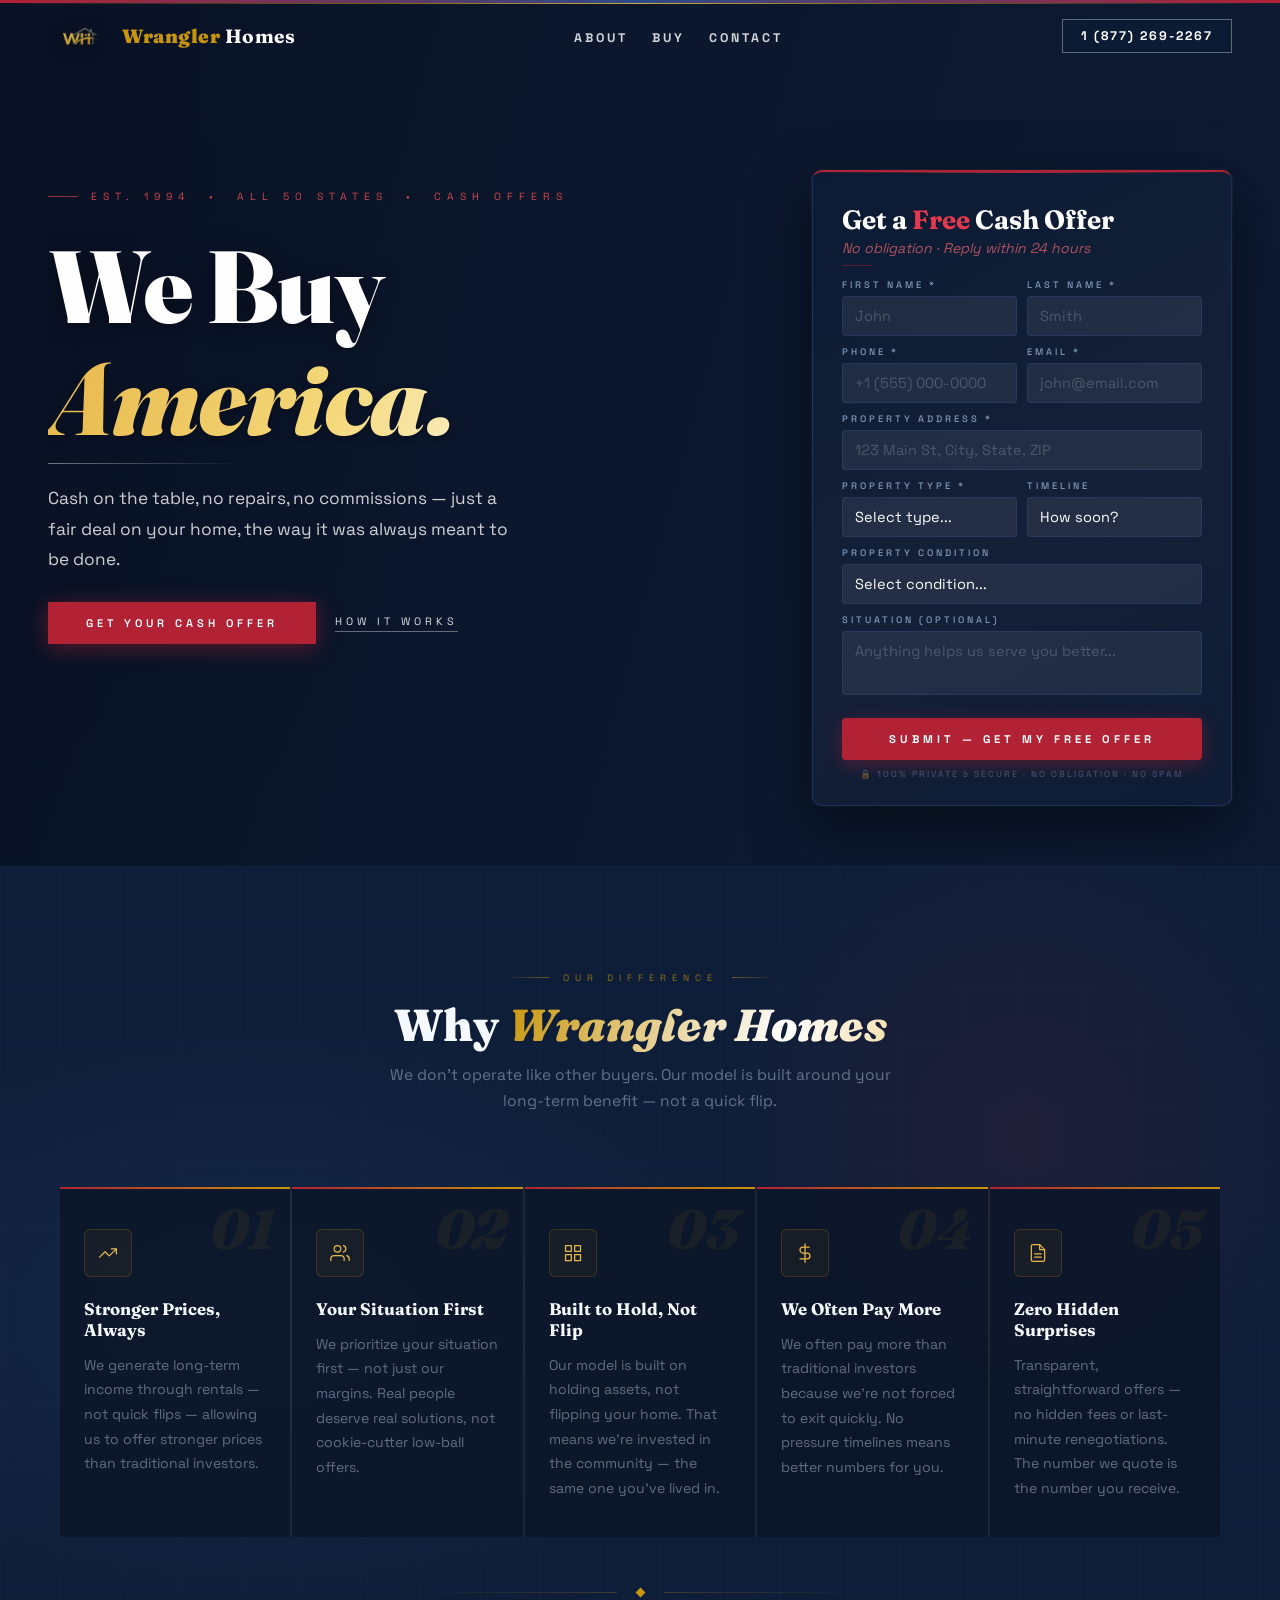
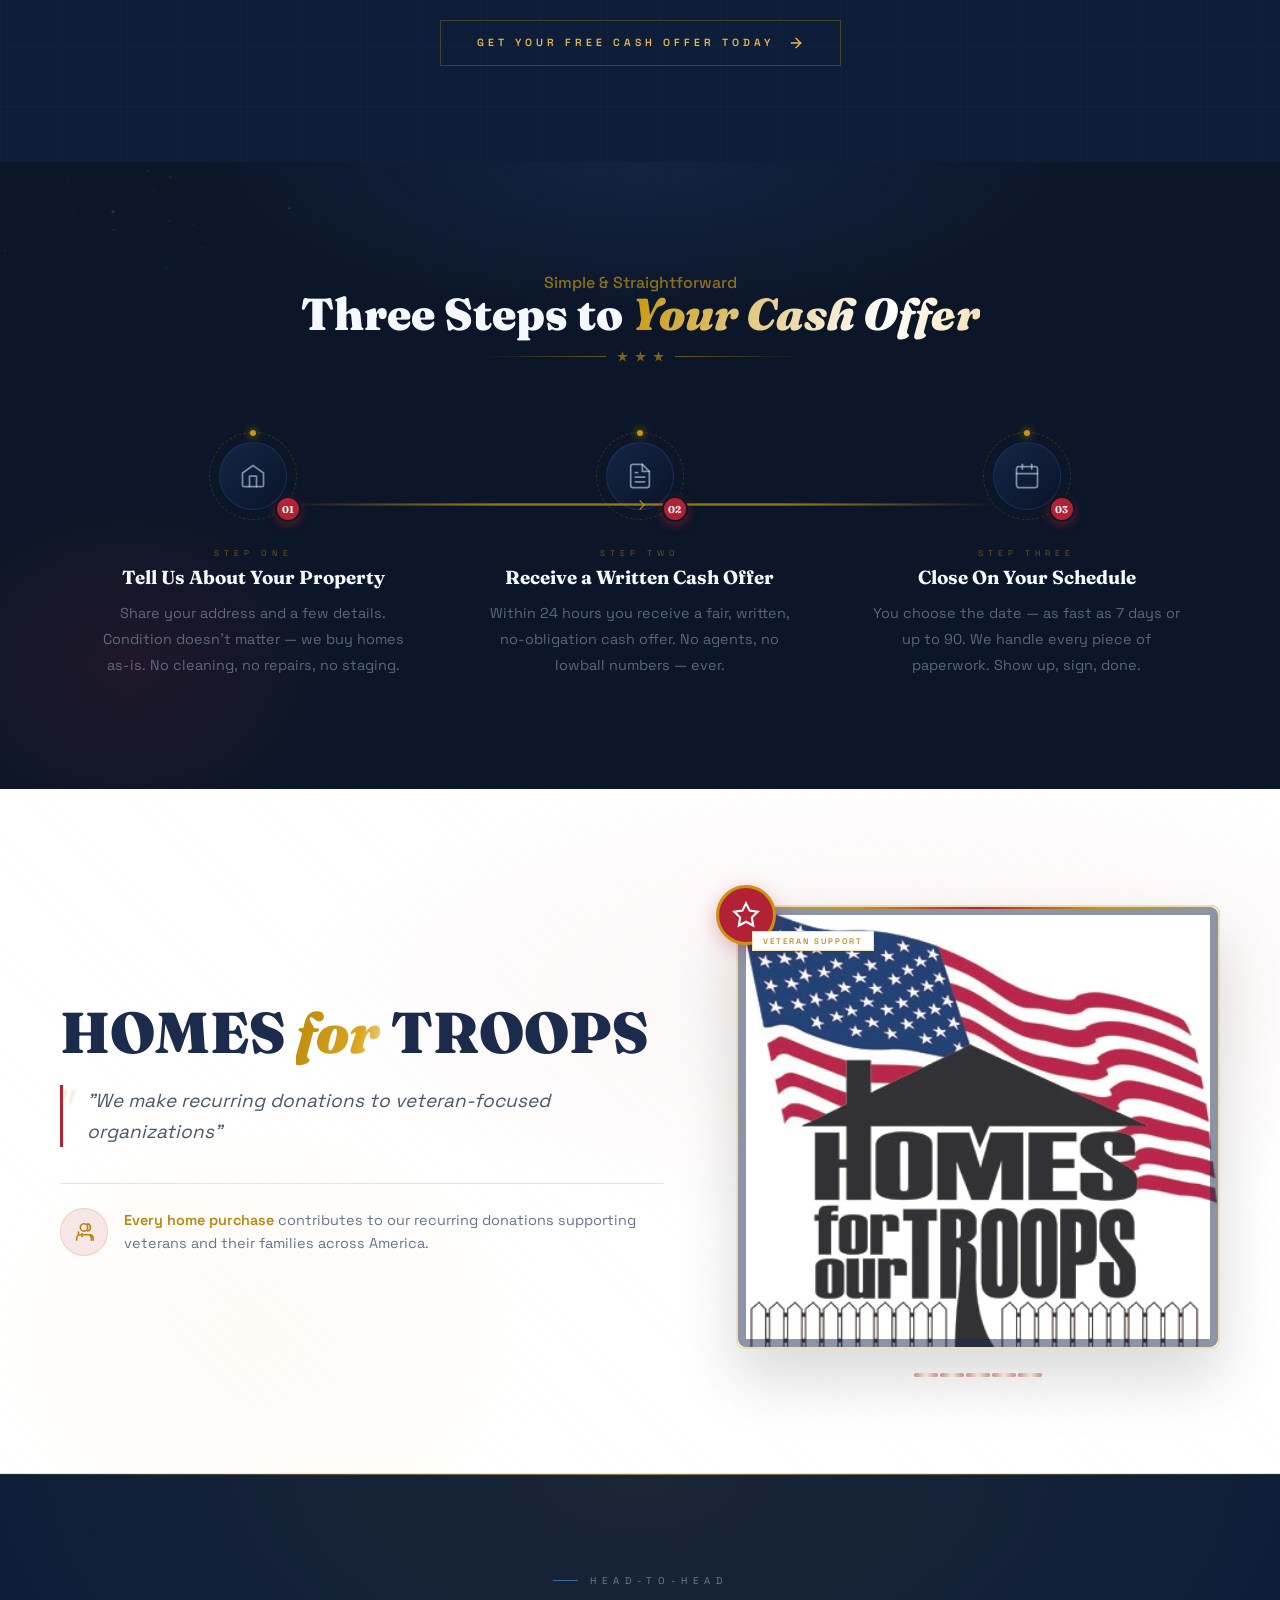
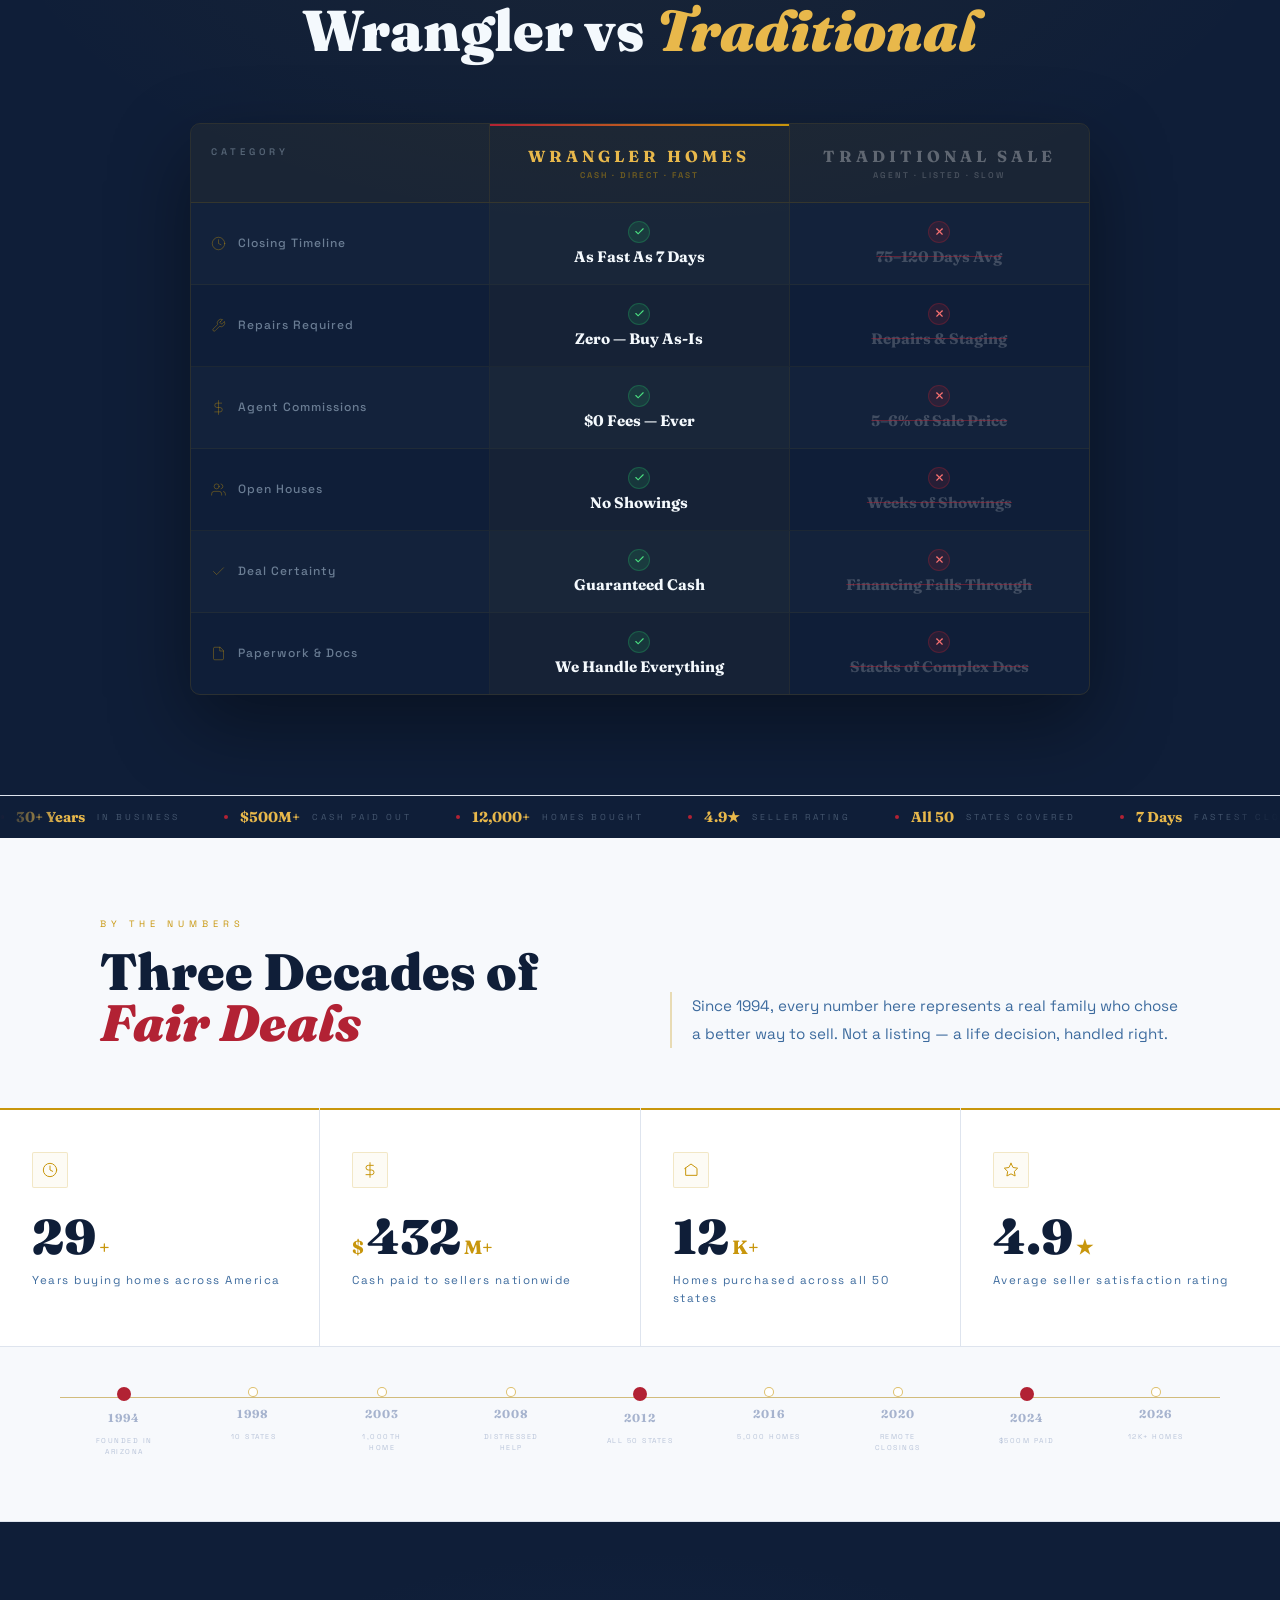
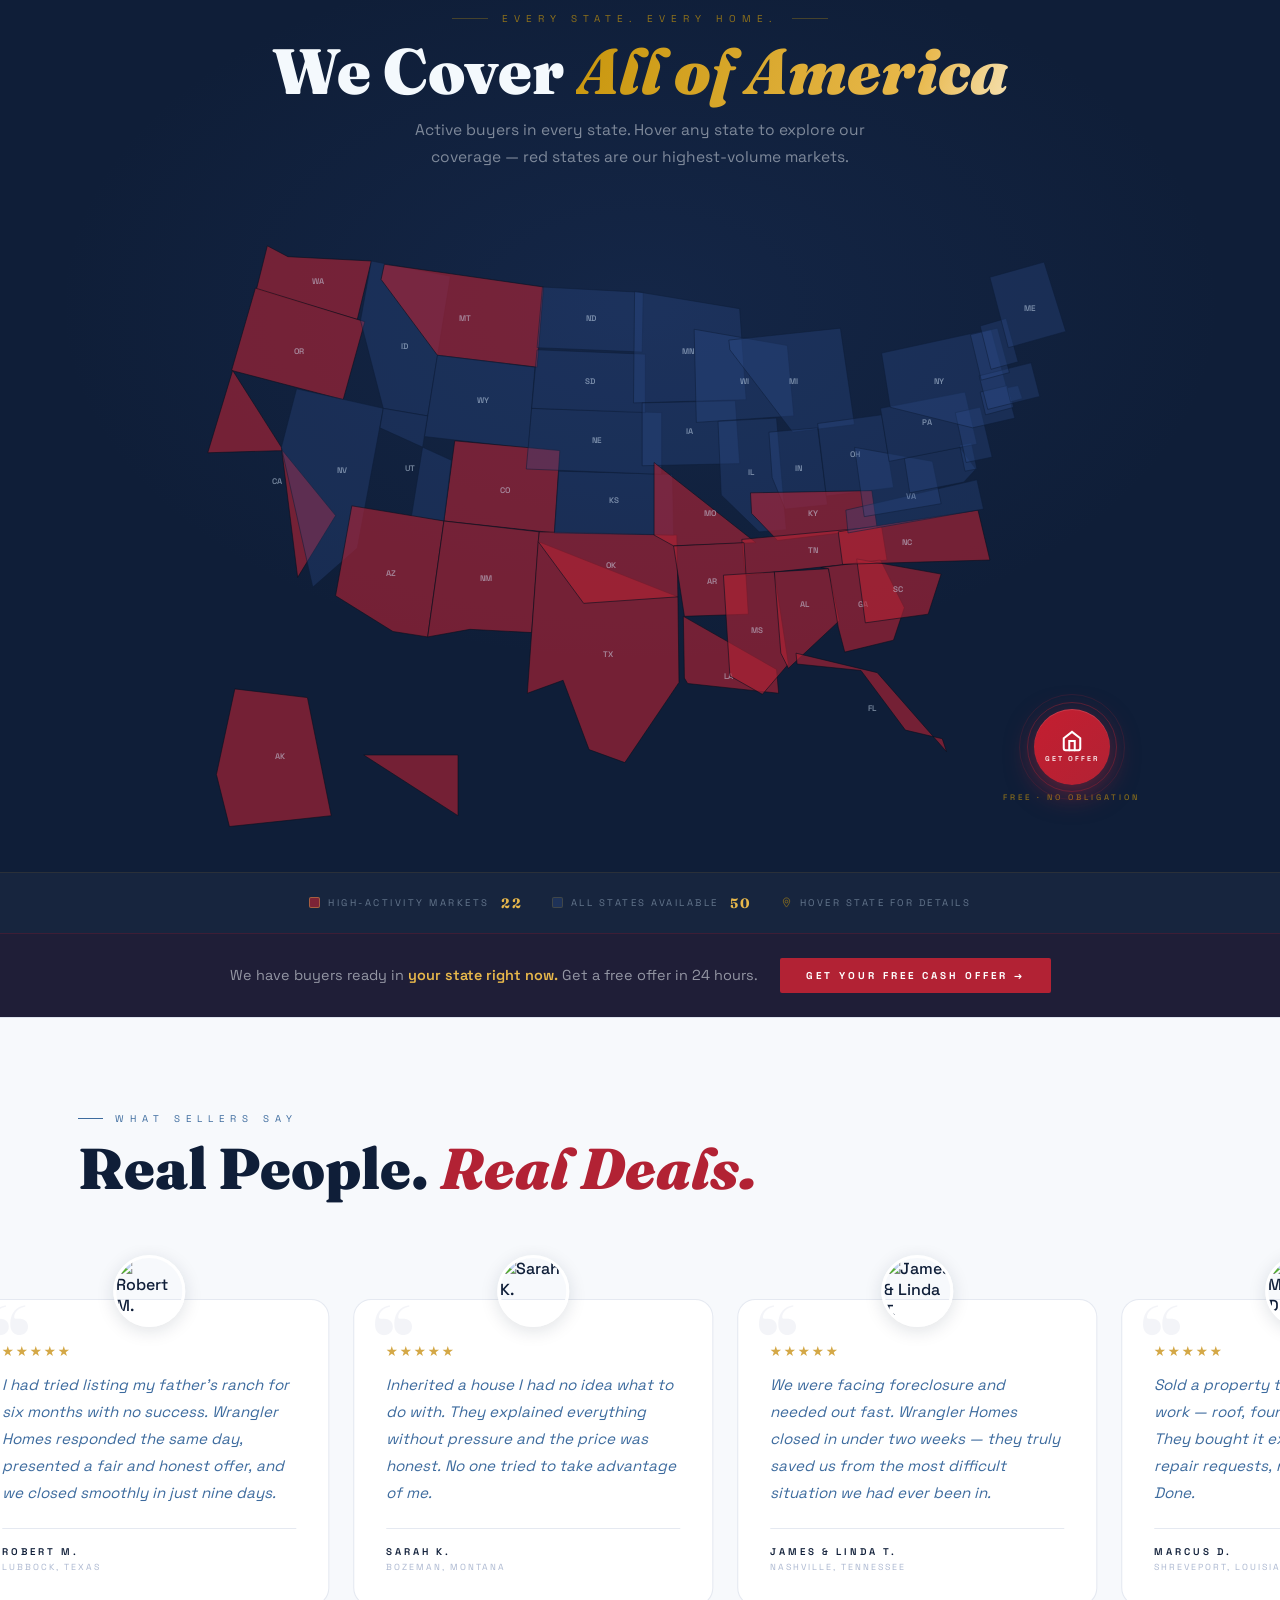
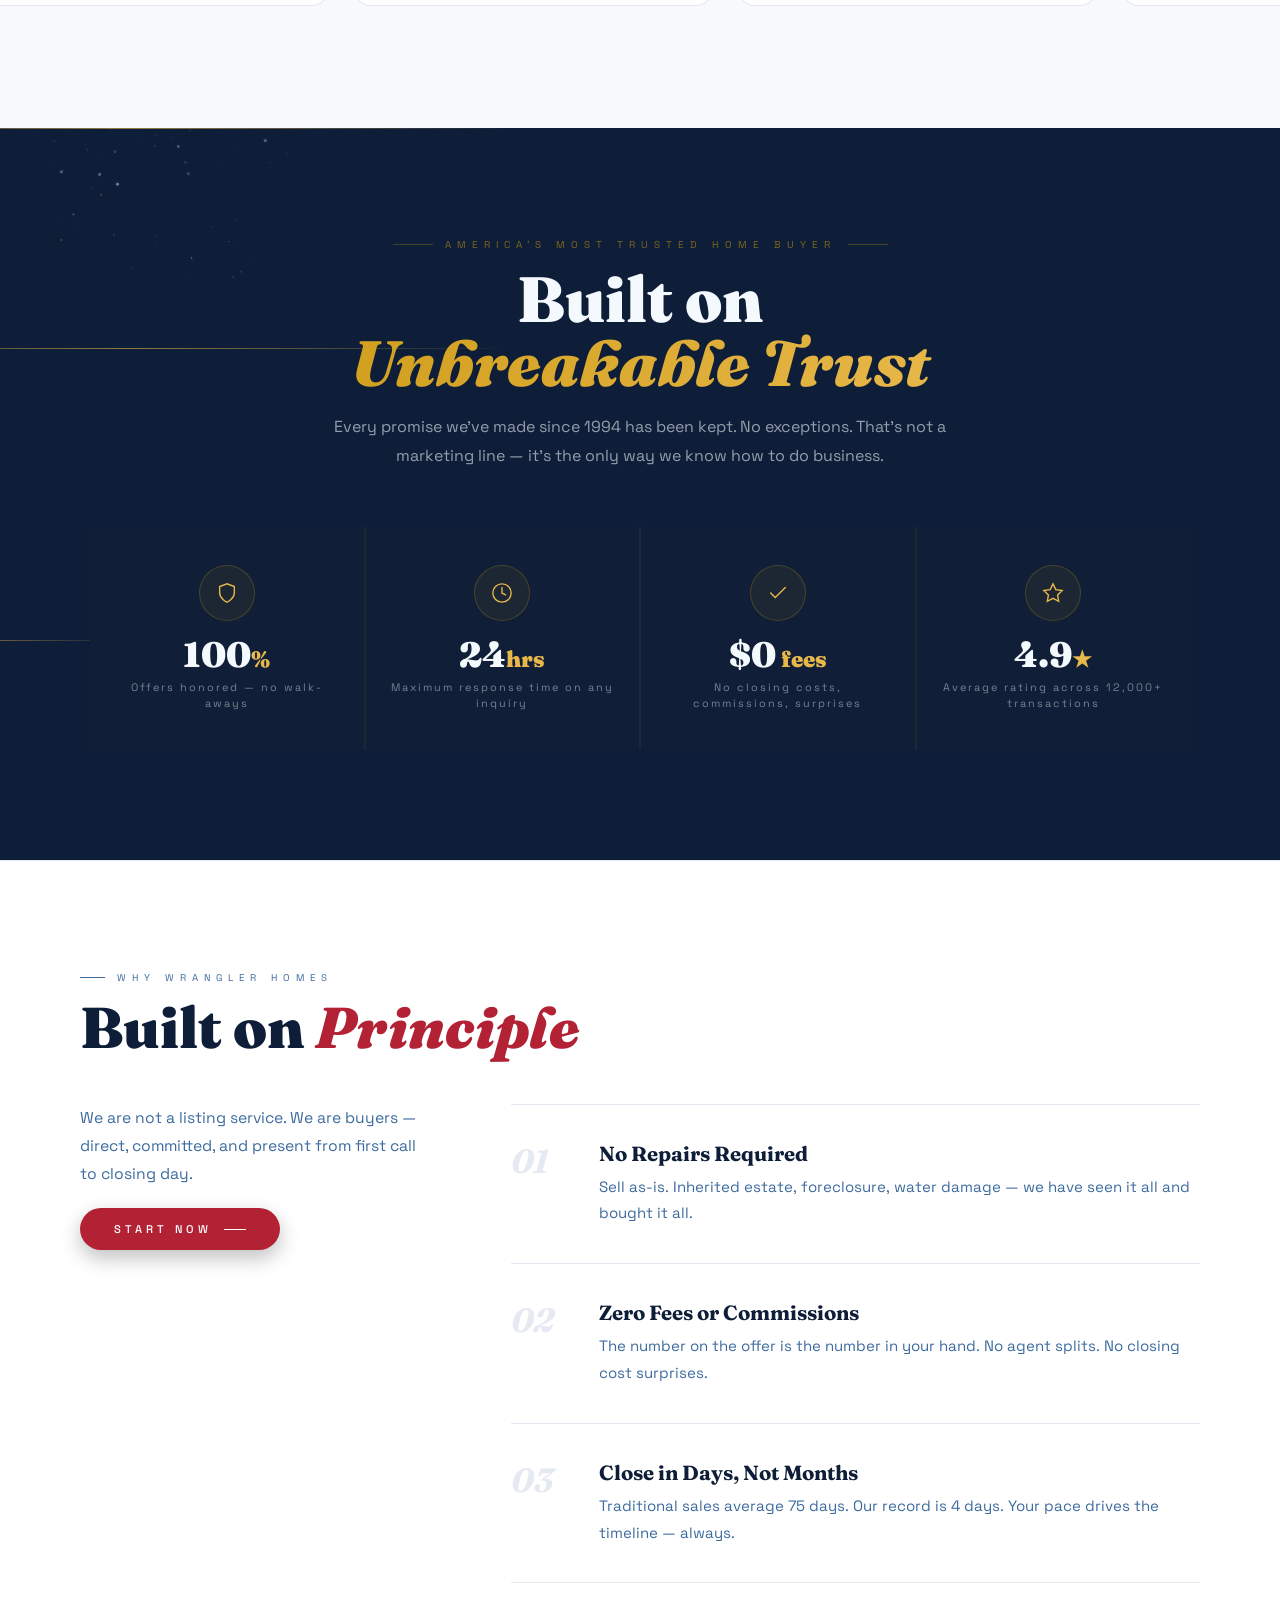
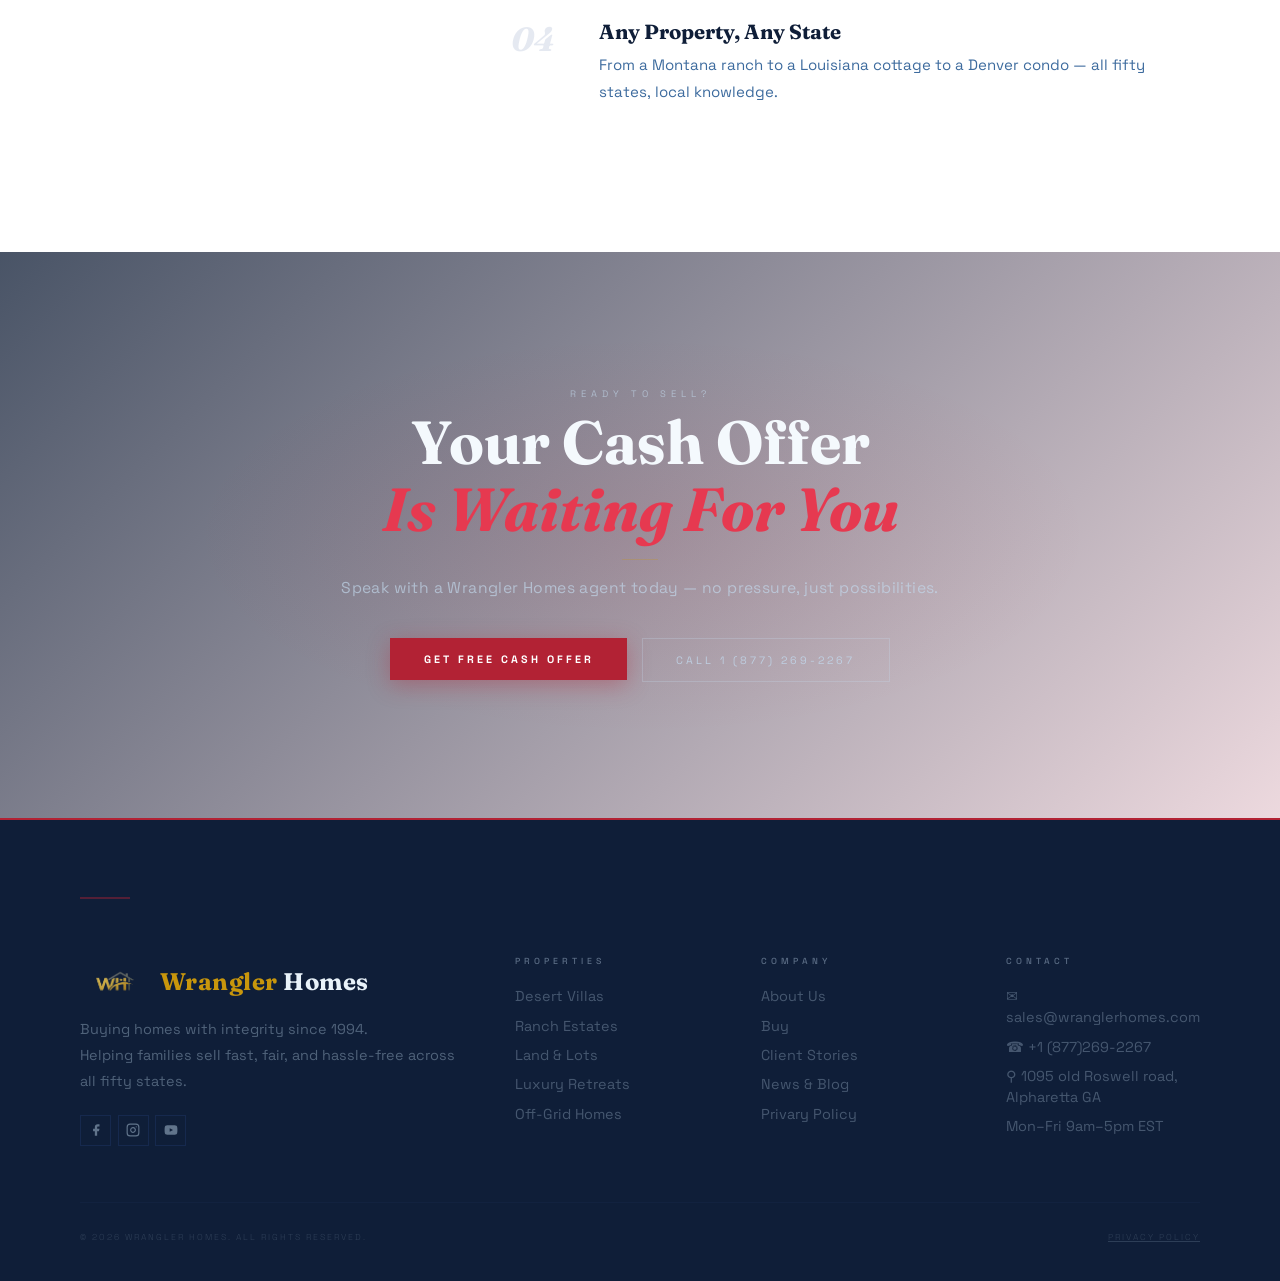
==== commit f4dafcf4: "UPDATION OF HOME PAGE" ====
--- a/index.html
+++ b/index.html
@@ -19,9 +19,9 @@
 body{background:var(--off-white);font-family:var(--f-ui);font-weight:500;color:var(--navy);-webkit-font-smoothing:antialiased}
 
 /* scrollbar */
-::-webkit-scrollbar {width: 9px;}
-::-webkit-scrollbar-track {background: #0d1a32;}
-::-webkit-scrollbar-thumb {border-radius: 6px;background: linear-gradient(180deg,#081a3a,#102a5c,#1f3a75,#2e4f9e,#ffffff,#f2c6cc,#c4455a,#8b1a2b,#5c0f1a);}
+::-webkit-scrollbar{width:5px}
+::-webkit-scrollbar-track{background:#0d1a32}
+::-webkit-scrollbar-thumb{background:goldenrod;border-radius:3px}
 
 ::selection {
   background: #d4af37;
@@ -44,6 +44,7 @@
 @keyframes lBar{to{width:100%}}
 .loader-hint{font-family:var(--f-ui);font-size:.57rem;letter-spacing:4px;text-transform:uppercase;color:rgba(255,255,255,.35);animation:lPulse .9s ease-in-out infinite alternate}
 @keyframes lPulse{from{opacity:.2}to{opacity:.65}}
+
 /* ── NAV ── */
 #nav{position:fixed;top:0;left:0;right:0;z-index:600;display:flex;align-items:center;justify-content:space-between;padding:10px 48px;transition:all .38s cubic-bezier(.4,0,.2,1);height:72px} /* Increased from 64px to accommodate larger logo */
 #nav.stuck{background:rgba(255,255,255,.97);backdrop-filter:blur(20px);padding:8px 48px;border-bottom:1px solid var(--border-m);box-shadow:0 2px 20px rgba(15,30,56,.07)}
@@ -56,20 +57,19 @@
 #nav.stuck .nav-brand-text{color:var(--navy)}
 .nav-brand-text span{color:var(--gold);font-weight:900}
 
-
 /* Desktop links */
 .nav-links{display:flex;gap:24px;list-style:none;margin:0;padding:0}
-.nav-links a{font-family:var(--f-ui);font-weight:700;font-size:.72rem;letter-spacing:3px;text-transform:uppercase;color:rgba(255,255,255,.82);text-decoration:none;position:relative;transition:color .24s;white-space:nowrap}
+.nav-links a{font-family:var(--f-ui);font-weight:700;font-size:.78rem;letter-spacing:3px;text-transform:uppercase;color:rgba(255,255,255,.82);text-decoration:none;position:relative;transition:color .24s;white-space:nowrap}
 .nav-links a::after{content:'';position:absolute;bottom:-4px;left:0;right:100%;height:1px;background:#e63950;transition:right .34s cubic-bezier(.7,0,.3,1)}
 .nav-links a:hover{color:#fff}
 .nav-links a:hover::after{right:0}
 #nav.stuck .nav-links a{color:var(--blue-mid)}
 #nav.stuck .nav-links a:hover{color:var(--navy)}
 
-.nav-tel{font-family:var(--f-ui);font-weight:900;font-size:.72rem;letter-spacing:2px;color:#fff;background-color:#0b1b33;text-decoration:none;border:2.5px solid var(--gold);padding:8px 18px;transition:all .24s;white-space:nowrap;flex-shrink:0}
+.nav-tel{font-family:var(--f-ui);font-weight:700;font-size:.78rem;letter-spacing:2px;color:#fff;background-color:#0b1b33;text-decoration:none;border:1.5px solid rgba(255,255,255,.35);padding:8px 18px;transition:all .24s;white-space:nowrap;flex-shrink:0}
 .nav-tel:hover{border-color:#e63950;background:rgba(178,34,52,.18)}
-#nav.stuck .nav-tel{color:var(--gold);border-color:rgba(218, 165, 32, 0.082)}
-#nav.stuck .nav-tel:hover{border-color:var(--gold);background:rgba(218, 165, 32, 0.082)}
+#nav.stuck .nav-tel{color:var(--gold);border-color:rgba(178,34,52,.35)}
+#nav.stuck .nav-tel:hover{border-color:var(--red);background:rgba(178,34,52,.07)}
 
 .nav-hamburger{display:none;flex-direction:column;justify-content:center;gap:5px;width:40px;height:40px;cursor:pointer;background:none;border:1.5px solid rgba(255,255,255,.3);border-radius:2px;padding:8px;flex-shrink:0;transition:border-color .24s;position:relative;z-index:600}
 .nav-hamburger span{display:block;width:100%;height:1.5px;background:#fff;transition:transform .3s cubic-bezier(.4,0,.2,1),opacity .22s;transform-origin:center}
@@ -2163,6 +2163,7 @@
     </a>
   </div>
   <div class="map-legend">
+    <div class="leg-item"><div class="leg-dot red"></div>High-Activity Markets <span class="leg-ct" id="hot-ct">—</span></div>
     <div class="leg-item"><div class="leg-dot blue"></div>All States Available <span class="leg-ct">50</span></div>
     <div class="leg-item">
       <svg width="11" height="11" viewBox="0 0 24 24" fill="none" stroke="rgba(200,150,12,.55)" stroke-width="2"><circle cx="12" cy="10" r="3"/><path d="M12 2C8.13 2 5 5.13 5 9c0 5.25 7 13 7 13s7-7.75 7-13c0-3.87-3.13-7-7-7z"/></svg>
@@ -2561,41 +2562,41 @@
 /* US MAP */
 (function(){
   const STATES=[
-    ['Washington',    'M136,22L155,32L232,36L219,90L126,62Z',false],
-    ['Oregon',        'M125,61L226,92L206,164L103,137Z',false],
-    ['California',    'M104,137L149,208L164,328L199,271L150,211L81,213Z',false],
+    ['Washington',    'M136,22L155,32L232,36L219,90L126,62Z',true],
+    ['Oregon',        'M125,61L226,92L206,164L103,137Z',true],
+    ['California',    'M104,137L149,208L164,328L199,271L150,211L81,213Z',true],
     ['Nevada',        'M163,154L243,172L219,301L178,337L149,208Z',false],
     ['Idaho',         'M232,36L305,50L284,179L243,172L222,91Z',false],
-    ['Montana',       'M244,39L391,60L385,134L293,123L241,53Z',false],
+    ['Montana',       'M244,39L391,60L385,134L293,123L241,53Z',true],
     ['Wyoming',       'M293,123L383,134L377,209L281,198Z',false],
-    ['Colorado',      'M309,202L406,211L401,287L299,276Z',false],
+    ['Colorado',      'M309,202L406,211L401,287L299,276Z',true],
     ['Utah',          'M243,172L284,179L269,272L299,276L306,220L240,190Z',false],
-    ['Arizona',       'M214,262L299,276L284,383L252,378L199,345Z',false],
-    ['New Mexico',    'M299,276L387,286L380,379L323,376L284,383Z',false],
-    ['Texas',         'M386,295L515,346L516,425L466,499L433,487L409,423L376,435Z',false],
-    ['Oklahoma',      'M387,286L514,289L515,346L428,352L386,295Z',false],
+    ['Arizona',       'M214,262L299,276L284,383L252,378L199,345Z',true],
+    ['New Mexico',    'M299,276L387,286L380,379L323,376L284,383Z',true],
+    ['Texas',         'M386,295L515,346L516,425L466,499L433,487L409,423L376,435Z',true],
+    ['Oklahoma',      'M387,286L514,289L515,346L428,352L386,295Z',true],
     ['Kansas',        'M405,230L510,233L511,289L401,287Z',false],
     ['Nebraska',      'M380,172L500,176L500,233L375,228Z',false],
     ['South Dakota',  'M385,118L485,122L485,176L380,172Z',false],
     ['North Dakota',  'M390,60L483,65L482,120L385,116Z',false],
     ['Minnesota',     'M475,64L572,80L578,164L474,167Z',false],
     ['Iowa',          'M482,167L568,165L572,223L482,225Z',false],
-    ['Missouri',      'M493,222L587,296L511,299L493,289Z',false],
+    ['Missouri',      'M493,222L587,296L511,299L493,289Z',true],
     ['Wisconsin',     'M530,99L616,114L622,179L532,185Z',false],
     ['Illinois',      'M552,184L606,181L615,284L590,286L555,252Z',false],
     ['Michigan',      'M562,109L665,98L678,187L621,194L563,118Z',false],
     ['Indiana',       'M599,194L644,190L653,261L614,265L602,236Z',false],
     ['Ohio',          'M644,186L703,178L714,245L652,253Z',false],
-    ['Kentucky',      'M582,250L694,248L699,283L607,294L583,269Z',false],
-    ['Tennessee',     'M574,293L703,281L708,312L577,326Z',false],
-    ['Arkansas',      'M511,299L576,296L580,362L521,364Z',false],
-    ['Louisiana',     'M520,364L606,413L608,435L524,426L521,421Z',false],
-    ['Mississippi',   'M557,326L604,323L617,408L593,436L563,419Z',false],
-    ['Alabama',       'M604,323L654,320L664,368L617,412L610,398Z',false],
-    ['Georgia',       'M647,319L702,312L724,356L714,386L669,397L663,374L654,320Z',false],
-    ['Florida',       'M624,398L699,416L763,489L759,477L725,469L684,414L625,408Z',false],
-    ['South Carolina','M680,311L758,325L746,362L688,370Z',false],
-    ['North Carolina','M663,286L792,266L803,312L667,316Z',false],
+    ['Kentucky',      'M582,250L694,248L699,283L607,294L583,269Z',true],
+    ['Tennessee',     'M574,293L703,281L708,312L577,326Z',true],
+    ['Arkansas',      'M511,299L576,296L580,362L521,364Z',true],
+    ['Louisiana',     'M520,364L606,413L608,435L524,426L521,421Z',true],
+    ['Mississippi',   'M557,326L604,323L617,408L593,436L563,419Z',true],
+    ['Alabama',       'M604,323L654,320L664,368L617,412L610,398Z',true],
+    ['Georgia',       'M647,319L702,312L724,356L714,386L669,397L663,374L654,320Z',true],
+    ['Florida',       'M624,398L699,416L763,489L759,477L725,469L684,414L625,408Z',true],
+    ['South Carolina','M680,311L758,325L746,362L688,370Z',true],
+    ['North Carolina','M663,286L792,266L803,312L667,316Z',true],
     ['Virginia',      'M670,266L791,238L797,265L672,287Z',false],
     ['West Virginia', 'M678,208L750,221L758,260L687,272Z',false],
     ['Maryland',      'M724,218L775,208L790,228L779,240L729,250Z',false],
@@ -2609,8 +2610,8 @@
     ['Vermont',       'M785,104L810,98L821,139L795,146Z',false],
     ['New Hampshire', 'M794,96L818,89L829,129L804,136Z',false],
     ['Maine',         'M803,51L853,37L873,101L820,116Z',false],
-    ['Alaska',        'M106,431L173,439L195,548L149,553L101,558L89,510Z',false],
-    ['Hawaii',        'M225,492L312,548L312,492L248,492Z',false],
+    ['Alaska',        'M106,431L173,439L195,548L149,553L101,558L89,510Z',true],
+    ['Hawaii',        'M225,492L312,548L312,492L248,492Z',true],
   ];
   const STATE_ABBREV={'Alabama':'AL','Alaska':'AK','Arizona':'AZ','Arkansas':'AR','California':'CA','Colorado':'CO','Connecticut':'CT','Delaware':'DE','Florida':'FL','Georgia':'GA','Hawaii':'HI','Idaho':'ID','Illinois':'IL','Indiana':'IN','Iowa':'IA','Kansas':'KS','Kentucky':'KY','Louisiana':'LA','Maine':'ME','Maryland':'MD','Massachusetts':'MA','Michigan':'MI','Minnesota':'MN','Mississippi':'MS','Missouri':'MO','Montana':'MT','Nebraska':'NE','Nevada':'NV','New Hampshire':'NH','New Jersey':'NJ','New Mexico':'NM','New York':'NY','North Carolina':'NC','North Dakota':'ND','Ohio':'OH','Oklahoma':'OK','Oregon':'OR','Pennsylvania':'PA','Rhode Island':'RI','South Carolina':'SC','South Dakota':'SD','Tennessee':'TN','Texas':'TX','Utah':'UT','Vermont':'VT','Virginia':'VA','Washington':'WA','West Virginia':'WV','Wisconsin':'WI','Wyoming':'WY'};
   const STATE_CENTERS={'Washington':[183,55],'Oregon':[165,120],'California':[145,240],'Nevada':[205,230],'Idaho':[263,115],'Montana':[318,90],'Wyoming':[335,165],'Colorado':[355,248],'Utah':[268,228],'Arizona':[250,325],'New Mexico':[338,330],'Texas':[450,400],'Oklahoma':[453,318],'Kansas':[456,258],'Nebraska':[440,202],'South Dakota':[434,148],'North Dakota':[435,90],'Minnesota':[524,120],'Iowa':[526,194],'Missouri':[545,270],'Wisconsin':[576,148],'Illinois':[582,232],'Michigan':[622,148],'Indiana':[626,228],'Ohio':[678,215],'Kentucky':[640,270],'Tennessee':[640,304],'Arkansas':[546,332],'Louisiana':[562,420],'Mississippi':[588,378],'Alabama':[632,354],'Georgia':[686,354],'Florida':[694,450],'South Carolina':[718,340],'North Carolina':[726,296],'Virginia':[730,254],'Pennsylvania':[745,186],'New York':[756,148],'Maine':[840,80],'Alaska':[148,494],'Hawaii':[268,516]};
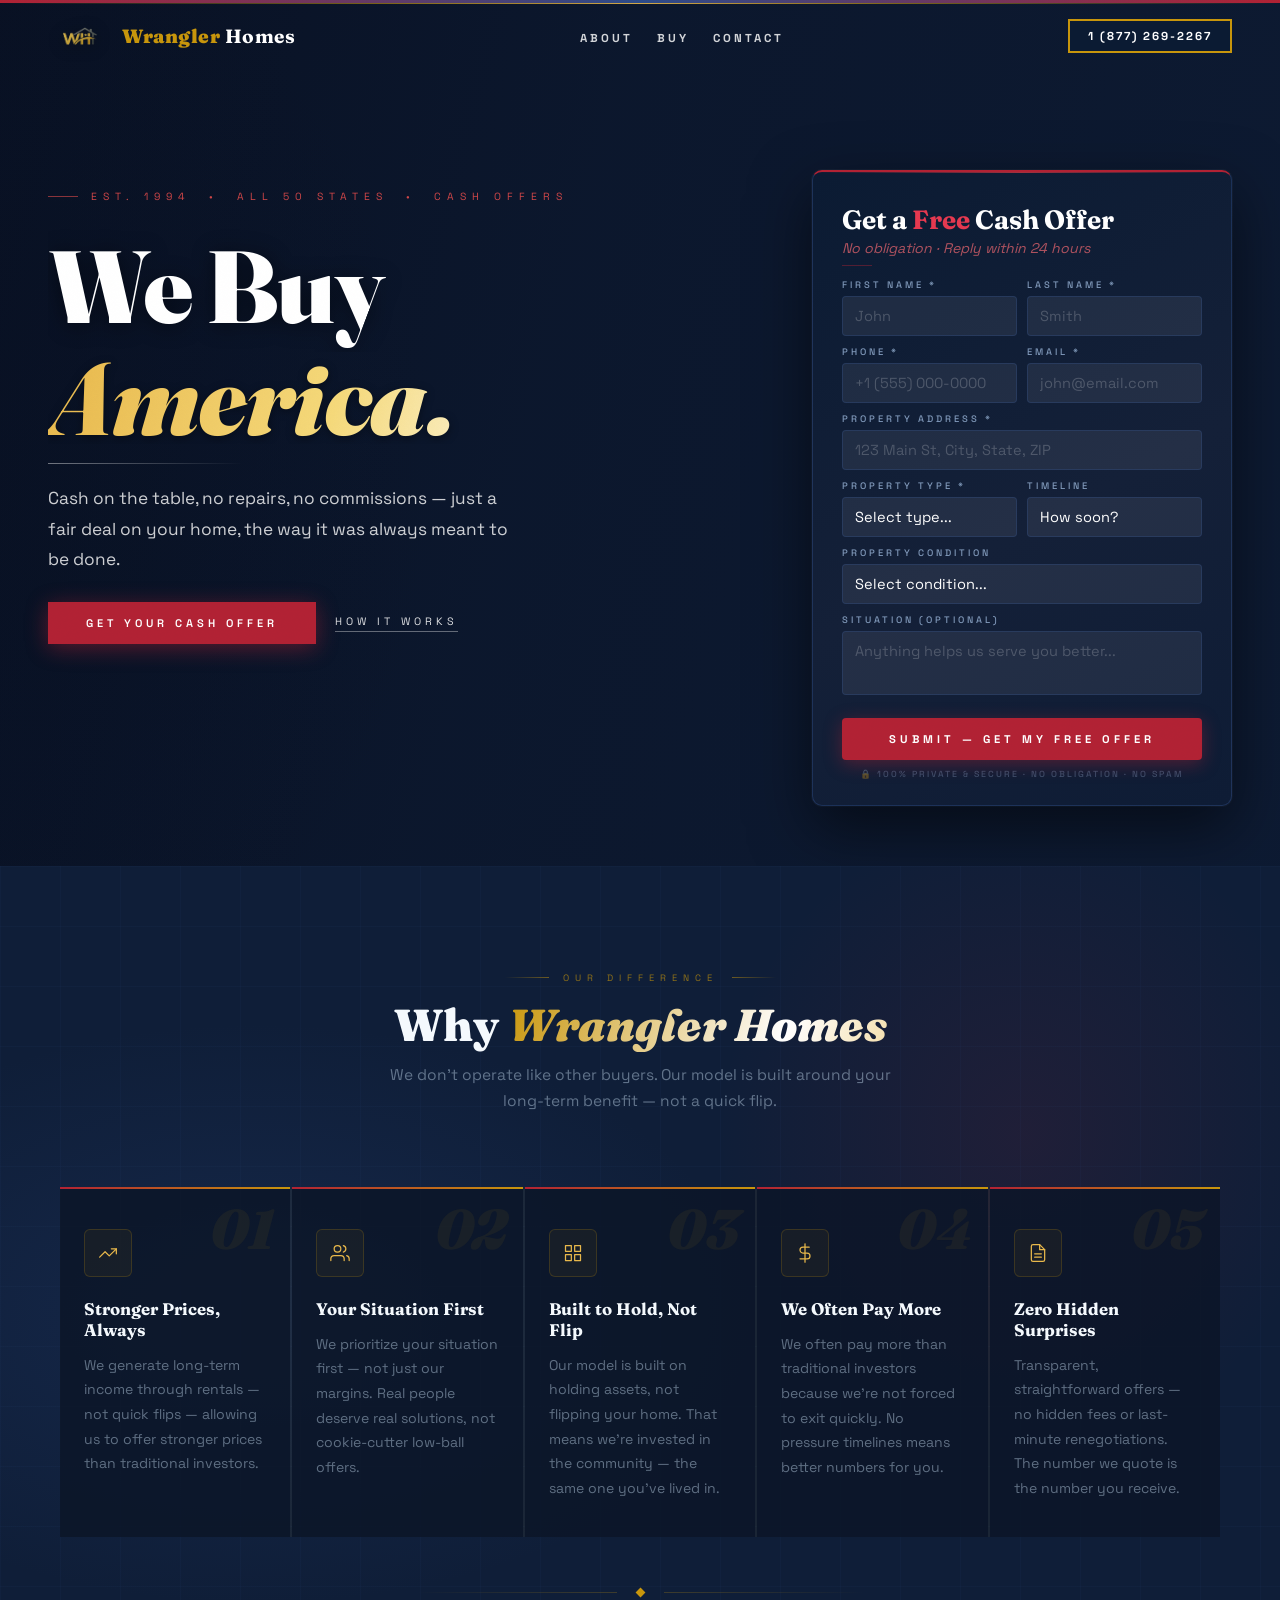
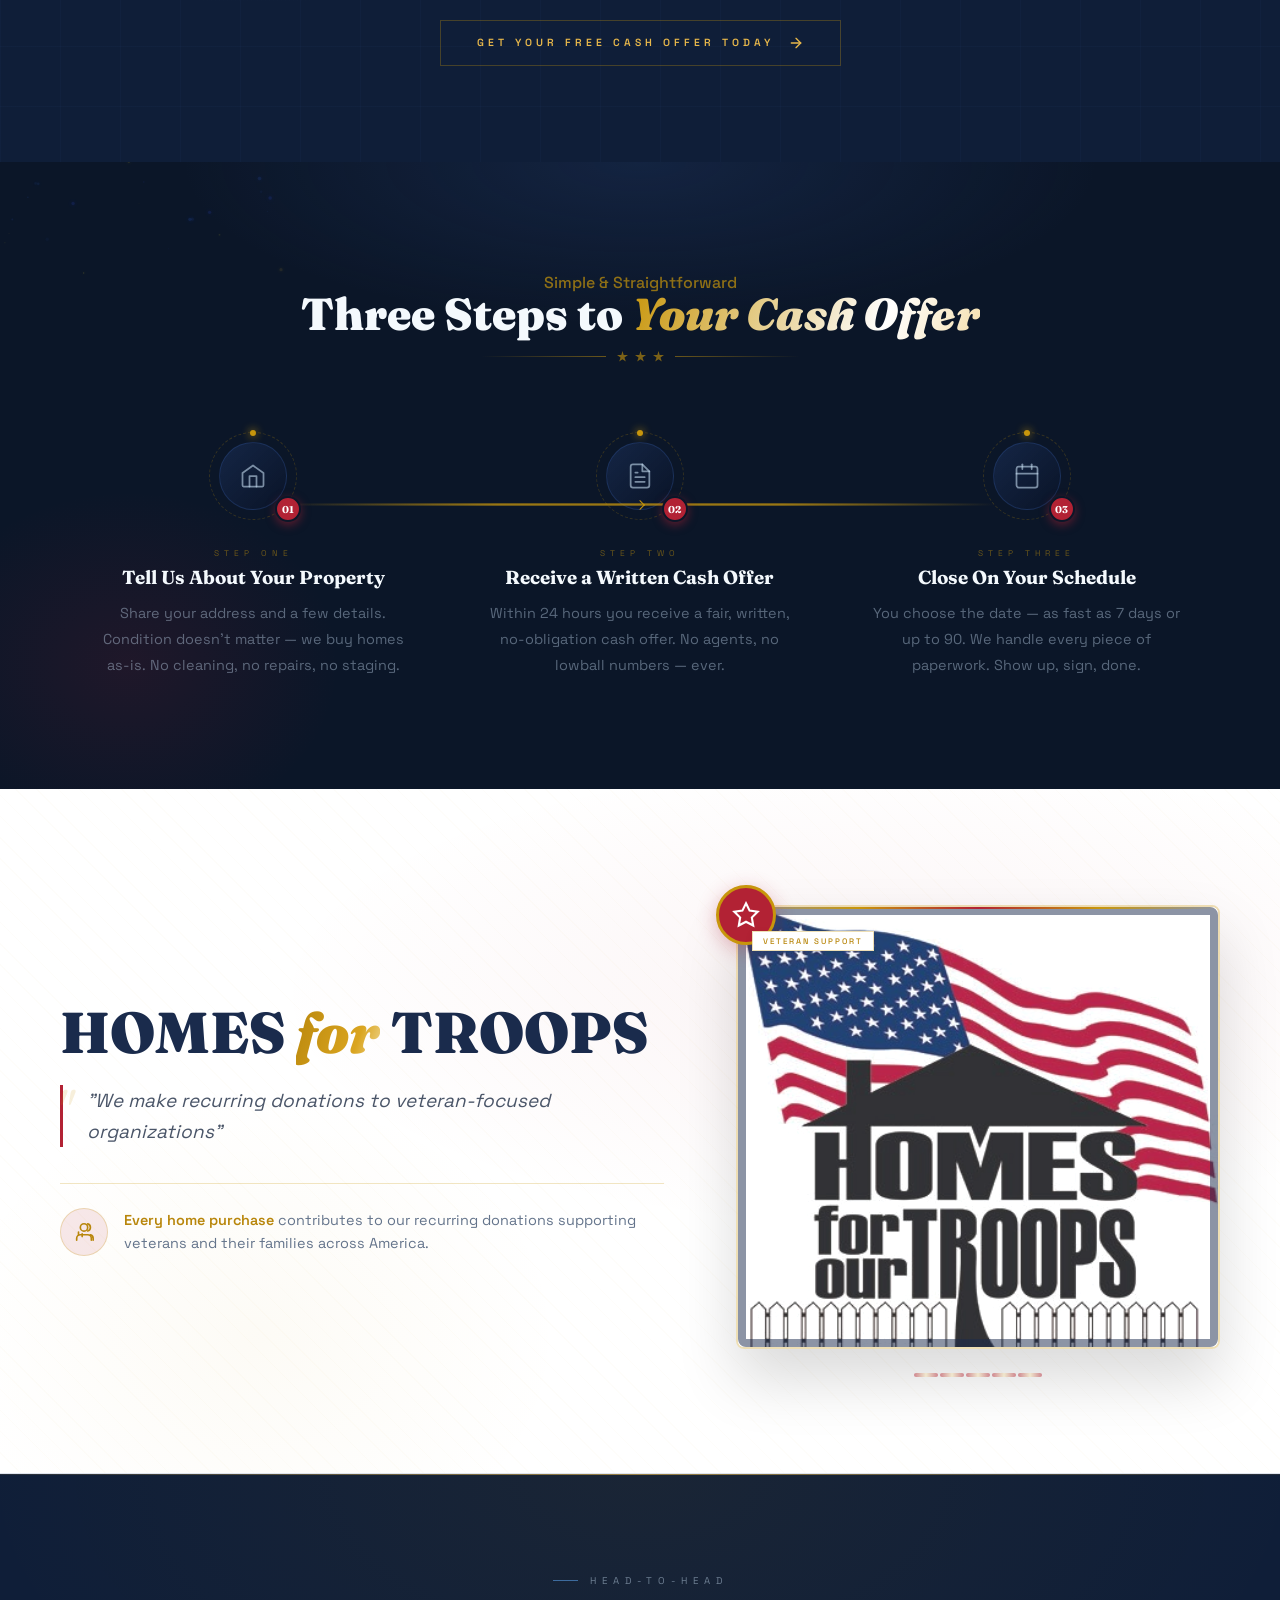
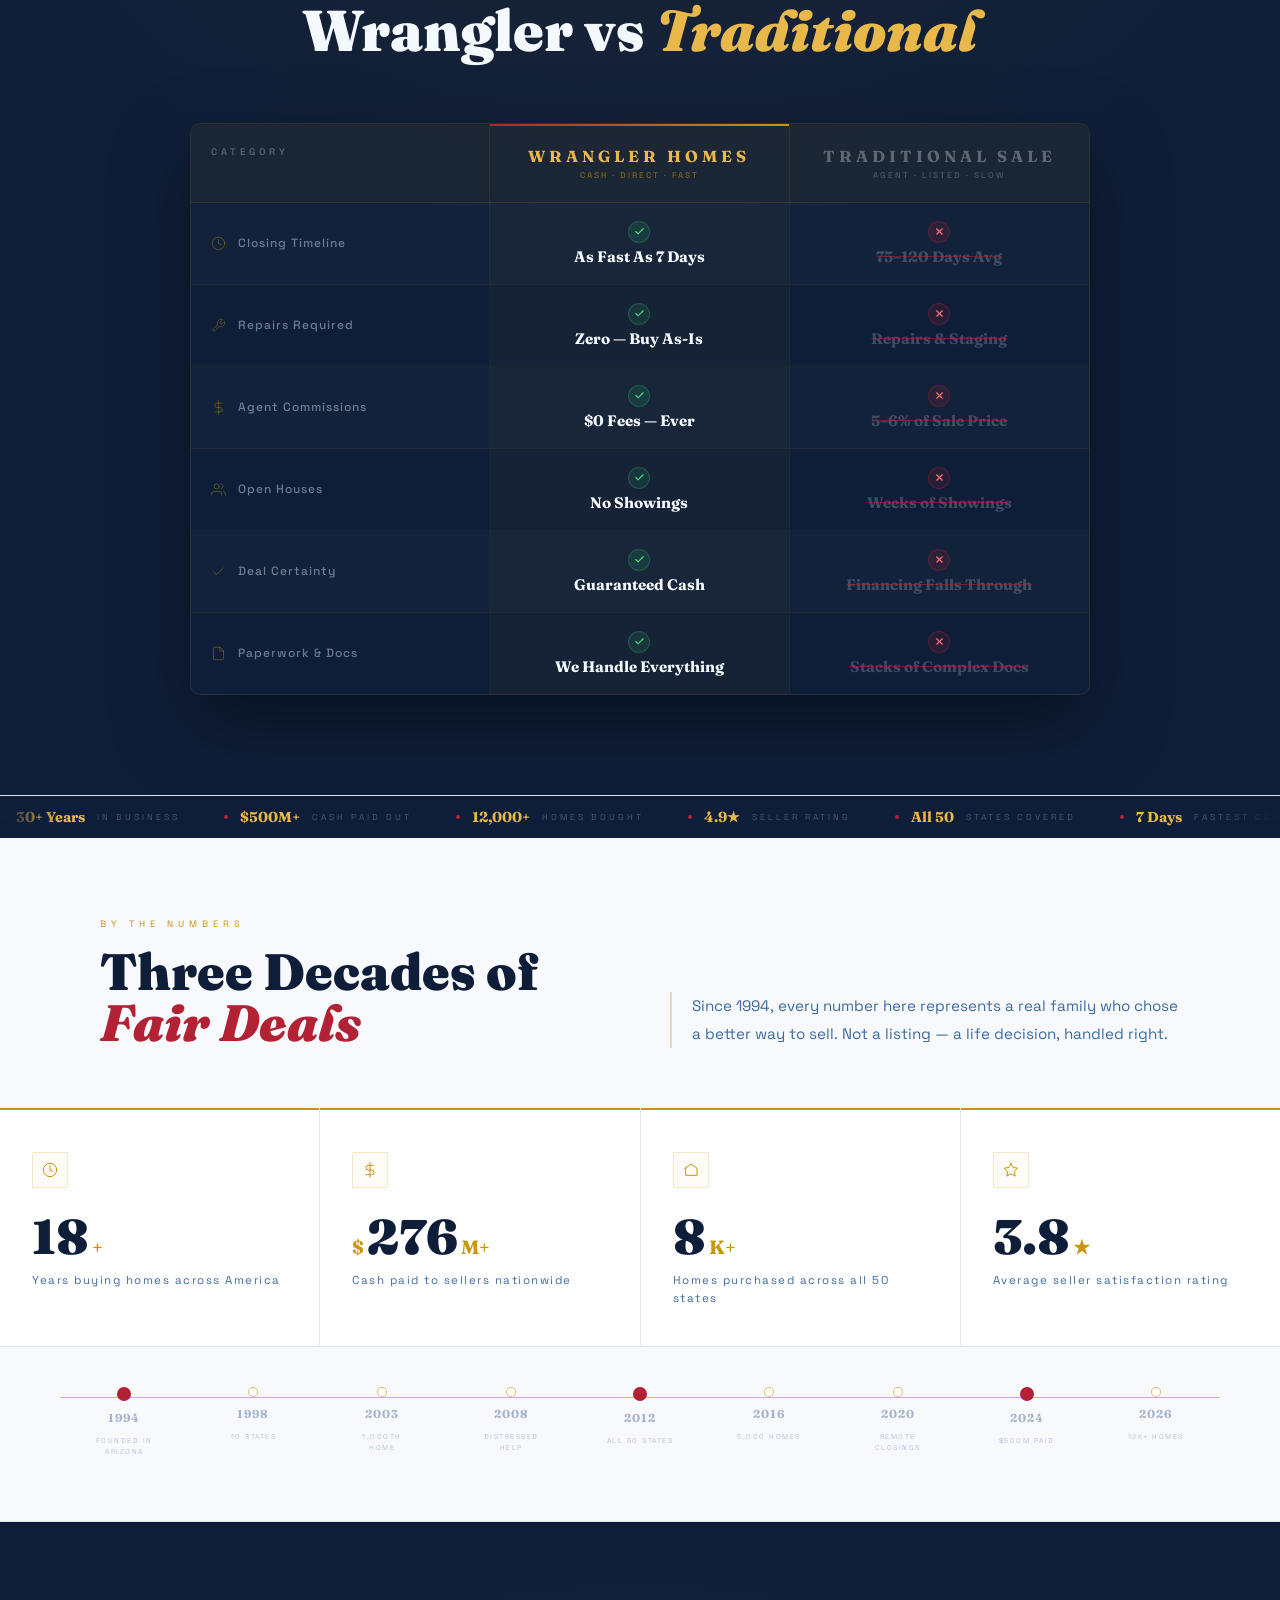
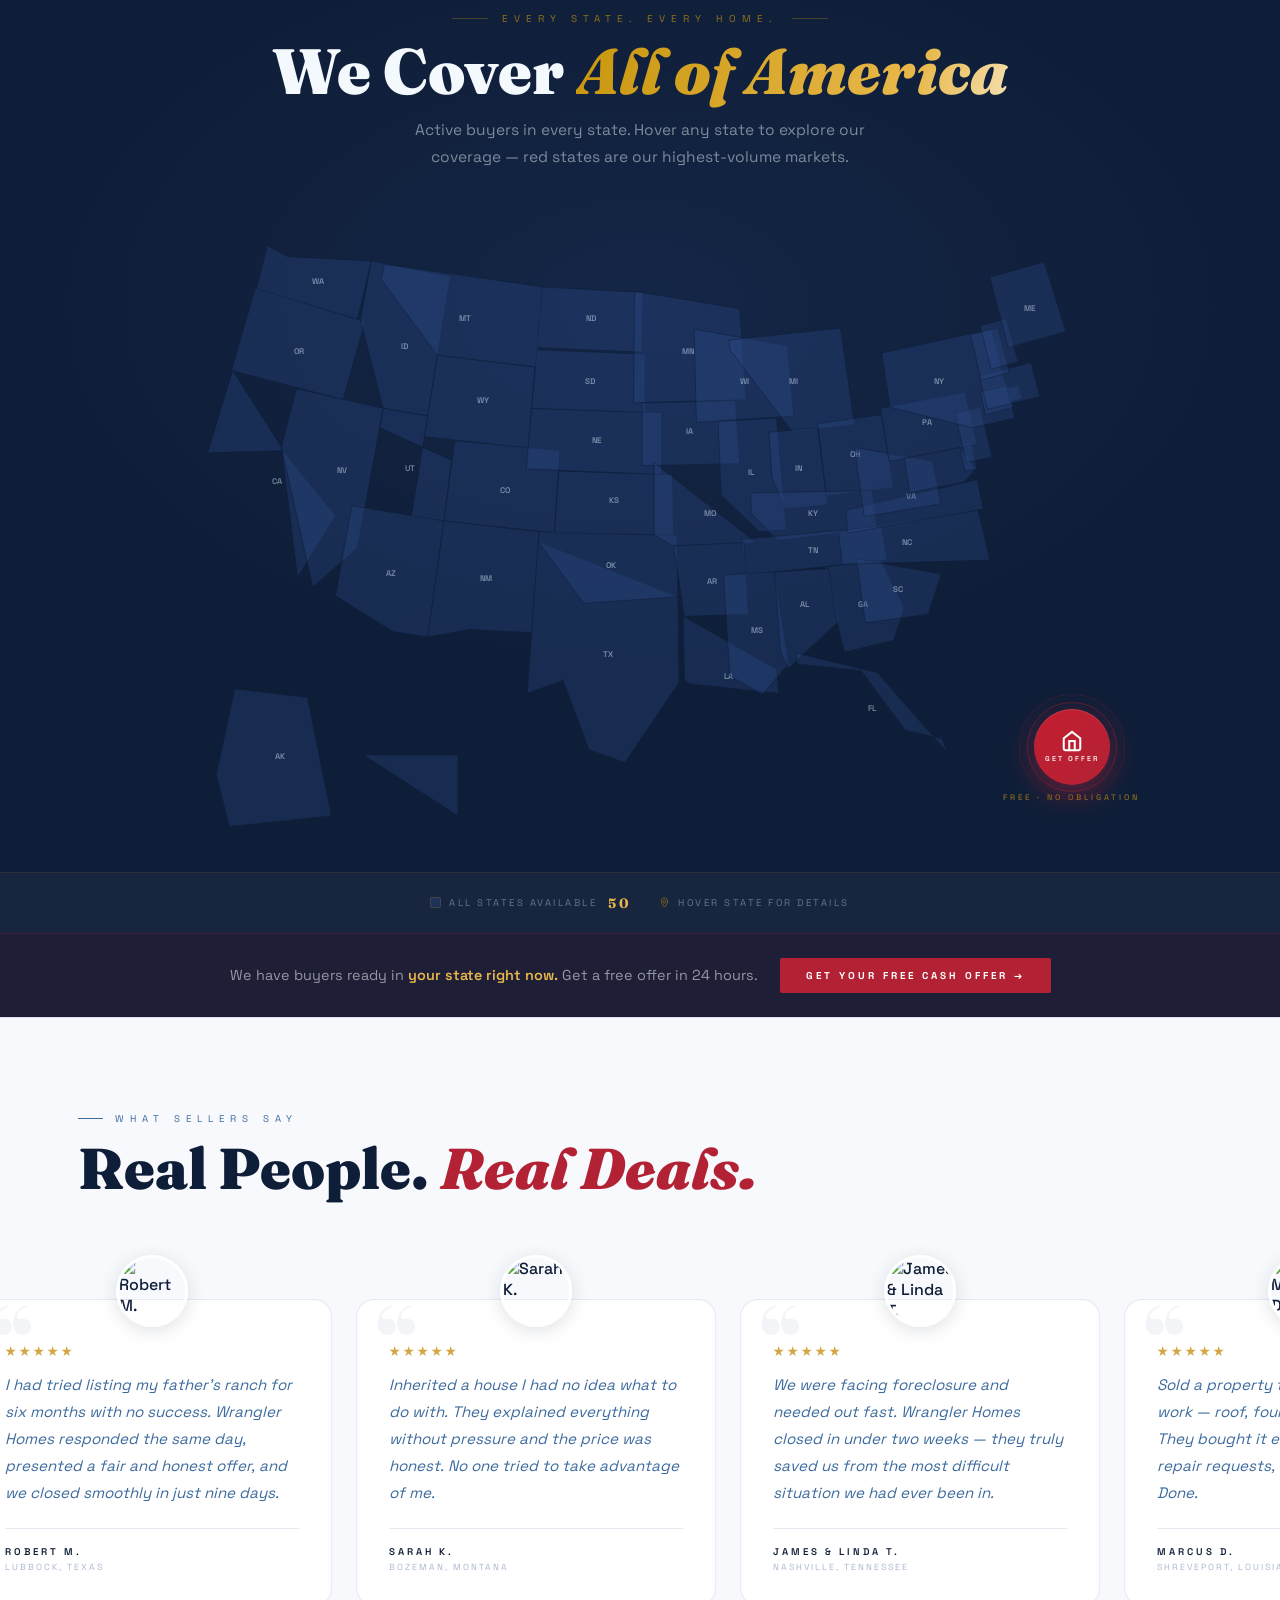
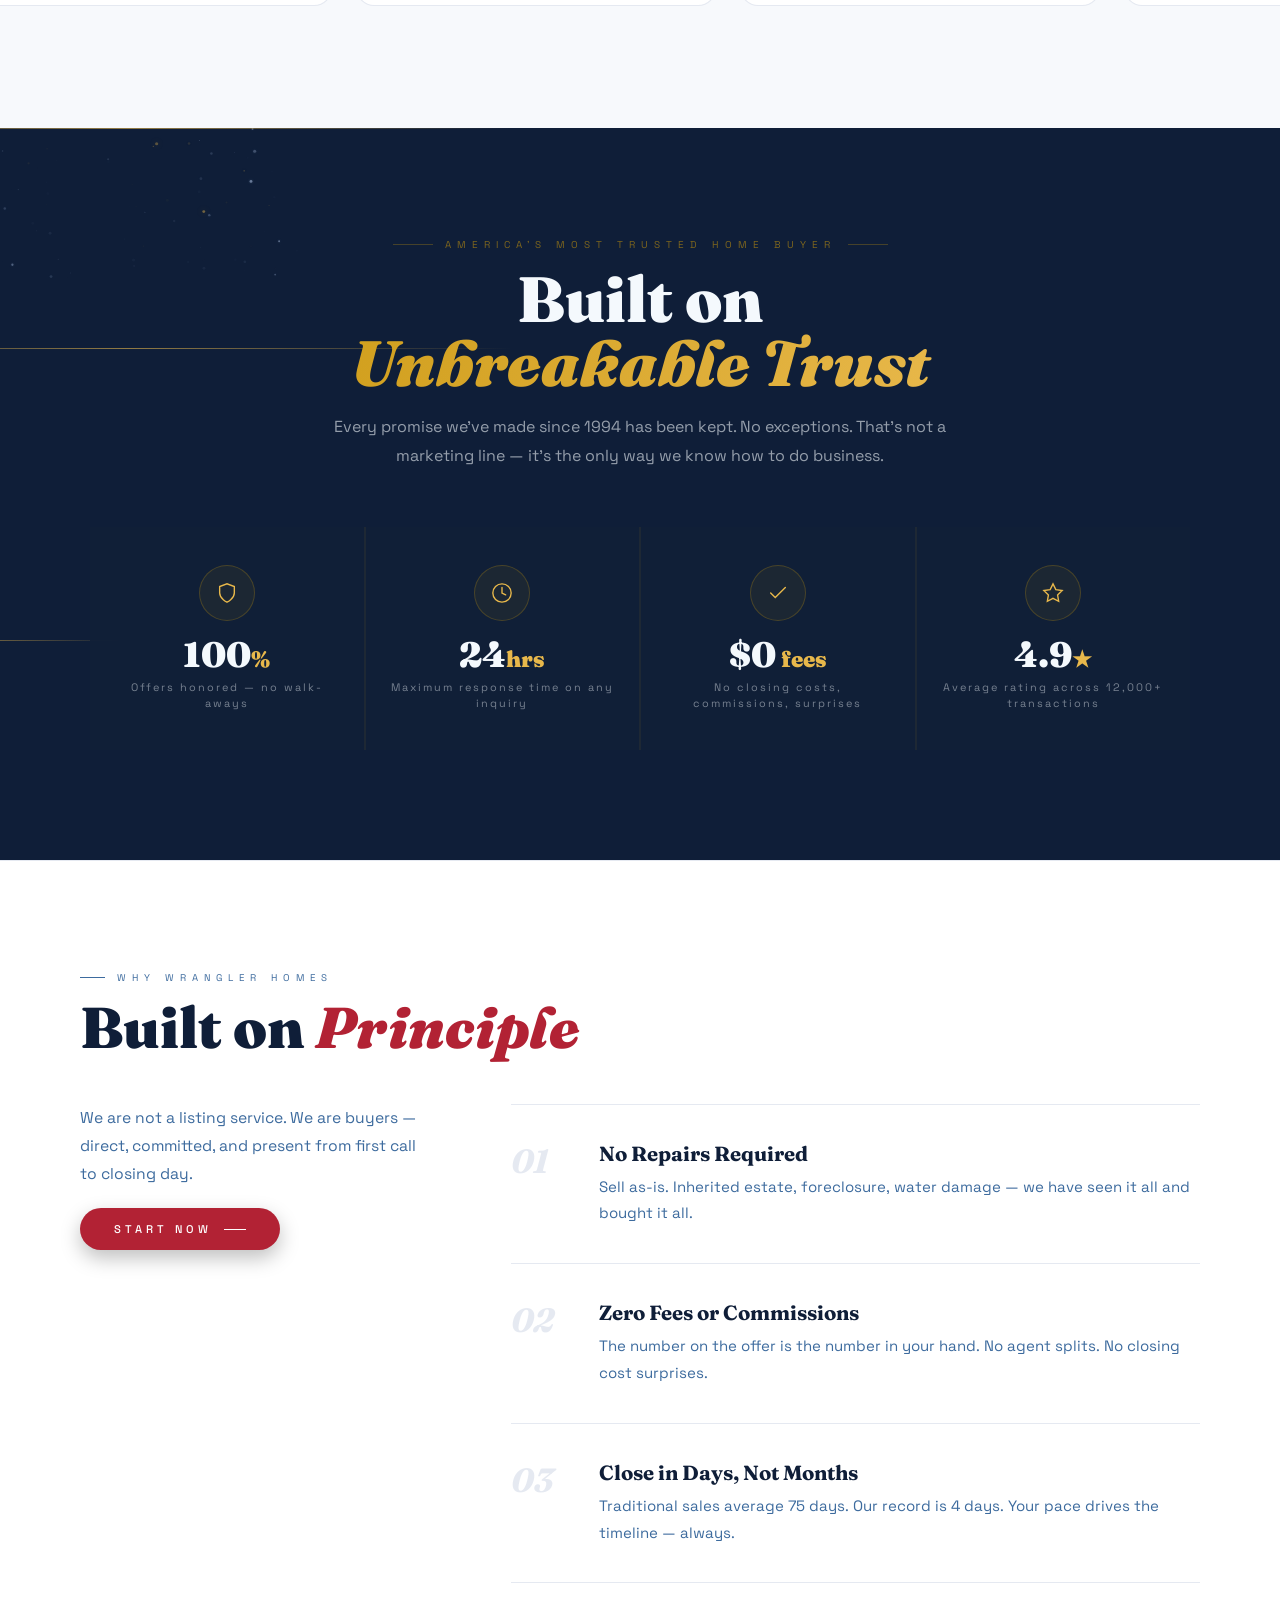
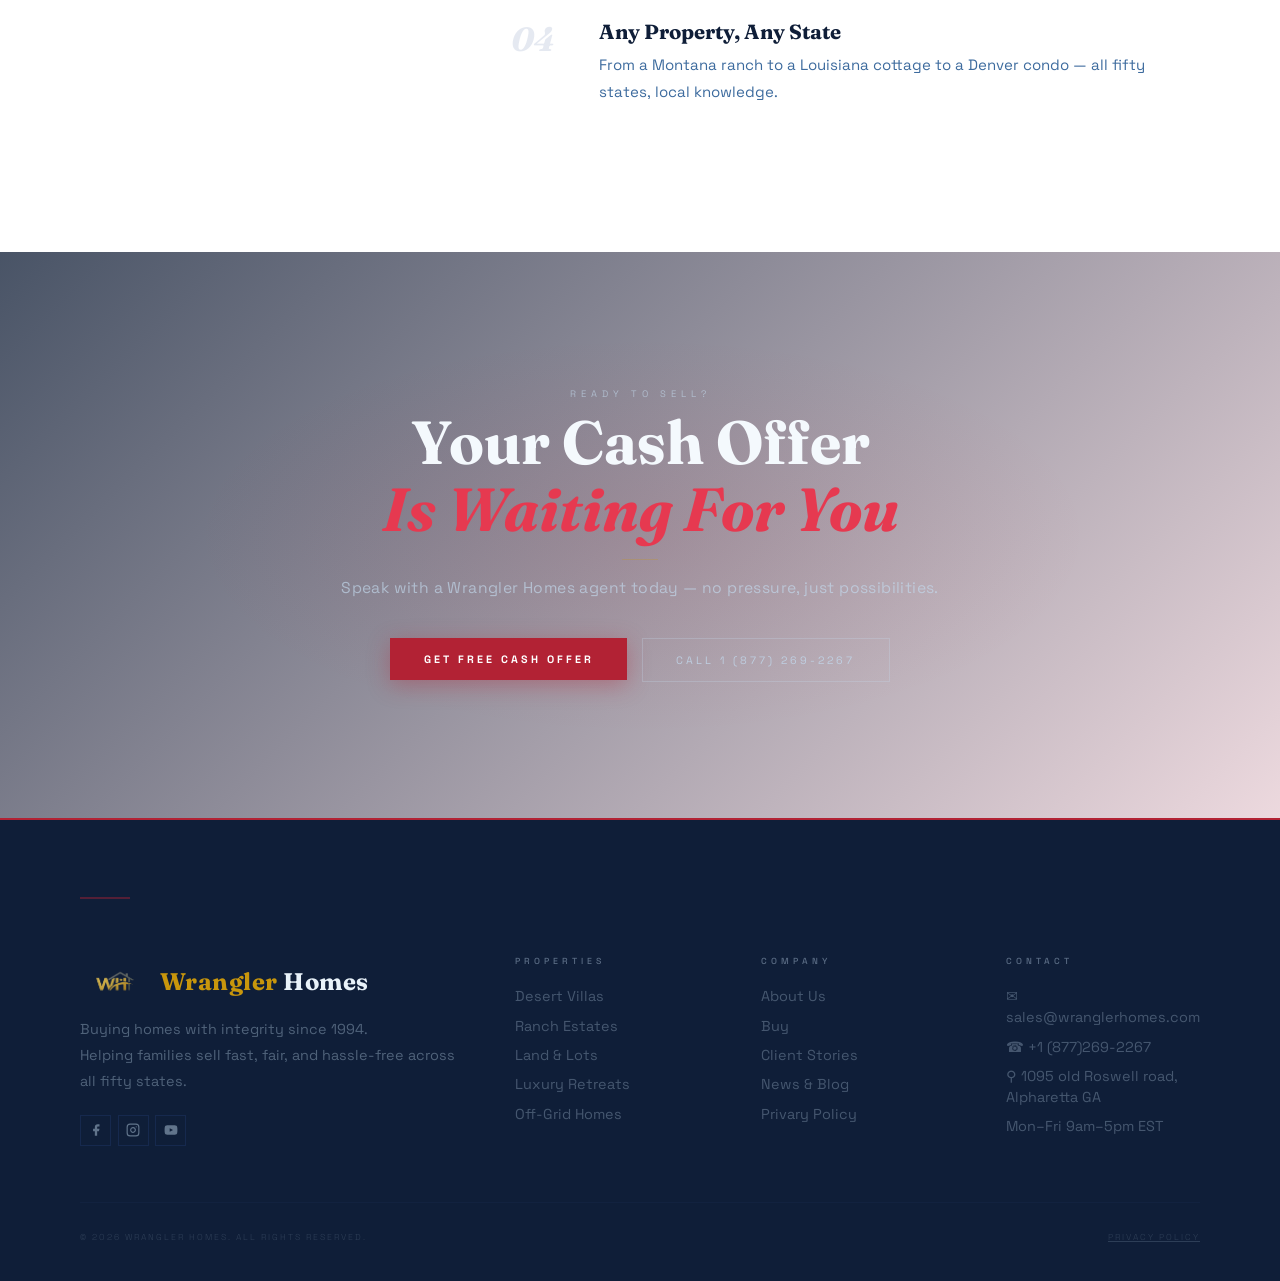
==== commit a6689625: "SEO "COMPLETED"" ====
--- a/index.html
+++ b/index.html
@@ -3,9 +3,41 @@
 <head>
 <meta charset="UTF-8">
 <meta name="viewport" content="width=device-width, initial-scale=1.0">
-<title>Wrangler Homes — We Buy Homes Across America</title>
+<title>Wrangler Homes | We Buy Homes Across America</title>
+<meta name="description" content="Wrangler Homes buys property across America. Sell your home fast for cash with no repairs, no fees, and a quick closing process.">
+<meta name="keywords" content="sell house fast USA, cash home buyers, we buy properties sell home quickly, Wrangler Homes">
+<link rel="canonical" href="https://wranglerhomes.com/">
+<link rel="icon" href="assets/logown.png" type="image/png">
 <link href="https://fonts.googleapis.com/css2?family=Fraunces:opsz,wght@9..144,500;9..144,700;9..144,900&family=Space+Grotesk:wght@400;500;600;700&display=swap" rel="stylesheet">
-<link rel="icon" href="assets/logown.png" type="image/png">
+<meta property="og:title" content="Wrangler Homes — We Buy Property Across America">
+<meta property="og:description" content="Sell your property fast with Wrangler Homes. No repairs, no agents, no hassle. Get a fair cash offer today.">
+<meta property="og:type" content="website">
+<meta property="og:url" content="https://wranglerhomes.com/">
+<meta property="og:image" content="https://wranglerhomes.com/assets/logo.png">
+<meta name="twitter:card" content="summary_large_image">
+<meta name="twitter:title" content="Wrangler Homes — We Buy Property Across America">
+<meta name="twitter:description" content="Get a fast cash offer for your property today.">
+<meta name="twitter:image" content="https://wranglerhomes.com/assets/logo.png">
+<meta name="robots" content="index, follow">
+<script type="application/ld+json">
+{
+  "@context": "https://schema.org",
+  "@type": "RealEstateAgency",
+  "name": "Wrangler Homes",
+  "url": "https://wranglerhomes.com/",
+  "logo": "https://wranglerhomes.com/assets/logown.png",
+  "description": "Wrangler Homes buys property across the United States. Sell your home quickly for cash.",
+  "areaServed": {
+    "@type": "Country",
+    "name": "United States"
+  },
+  "contactPoint": {
+    "@type": "ContactPoint",
+    "contactType": "customer service"
+  }
+}
+</script>
+
 <style>
 *,*::before,*::after{margin:0;padding:0;box-sizing:border-box}
 html,body{overflow-x:hidden}
@@ -19,9 +51,9 @@
 body{background:var(--off-white);font-family:var(--f-ui);font-weight:500;color:var(--navy);-webkit-font-smoothing:antialiased}
 
 /* scrollbar */
-::-webkit-scrollbar{width:5px}
-::-webkit-scrollbar-track{background:#0d1a32}
-::-webkit-scrollbar-thumb{background:goldenrod;border-radius:3px}
+::-webkit-scrollbar {width: 9px;}
+::-webkit-scrollbar-track {background: #0d1a32;}
+::-webkit-scrollbar-thumb {border-radius: 6px;background: linear-gradient(180deg,#081a3a,#102a5c,#1f3a75,#2e4f9e,#ffffff,#f2c6cc,#c4455a,#8b1a2b,#5c0f1a);}
 
 ::selection {
   background: #d4af37;
@@ -44,7 +76,6 @@
 @keyframes lBar{to{width:100%}}
 .loader-hint{font-family:var(--f-ui);font-size:.57rem;letter-spacing:4px;text-transform:uppercase;color:rgba(255,255,255,.35);animation:lPulse .9s ease-in-out infinite alternate}
 @keyframes lPulse{from{opacity:.2}to{opacity:.65}}
-
 /* ── NAV ── */
 #nav{position:fixed;top:0;left:0;right:0;z-index:600;display:flex;align-items:center;justify-content:space-between;padding:10px 48px;transition:all .38s cubic-bezier(.4,0,.2,1);height:72px} /* Increased from 64px to accommodate larger logo */
 #nav.stuck{background:rgba(255,255,255,.97);backdrop-filter:blur(20px);padding:8px 48px;border-bottom:1px solid var(--border-m);box-shadow:0 2px 20px rgba(15,30,56,.07)}
@@ -57,19 +88,20 @@
 #nav.stuck .nav-brand-text{color:var(--navy)}
 .nav-brand-text span{color:var(--gold);font-weight:900}
 
+
 /* Desktop links */
 .nav-links{display:flex;gap:24px;list-style:none;margin:0;padding:0}
-.nav-links a{font-family:var(--f-ui);font-weight:700;font-size:.78rem;letter-spacing:3px;text-transform:uppercase;color:rgba(255,255,255,.82);text-decoration:none;position:relative;transition:color .24s;white-space:nowrap}
+.nav-links a{font-family:var(--f-ui);font-weight:700;font-size:.72rem;letter-spacing:3px;text-transform:uppercase;color:rgba(255,255,255,.82);text-decoration:none;position:relative;transition:color .24s;white-space:nowrap}
 .nav-links a::after{content:'';position:absolute;bottom:-4px;left:0;right:100%;height:1px;background:#e63950;transition:right .34s cubic-bezier(.7,0,.3,1)}
 .nav-links a:hover{color:#fff}
 .nav-links a:hover::after{right:0}
 #nav.stuck .nav-links a{color:var(--blue-mid)}
 #nav.stuck .nav-links a:hover{color:var(--navy)}
 
-.nav-tel{font-family:var(--f-ui);font-weight:700;font-size:.78rem;letter-spacing:2px;color:#fff;background-color:#0b1b33;text-decoration:none;border:1.5px solid rgba(255,255,255,.35);padding:8px 18px;transition:all .24s;white-space:nowrap;flex-shrink:0}
+.nav-tel{font-family:var(--f-ui);font-weight:900;font-size:.72rem;letter-spacing:2px;color:#fff;background-color:#0b1b33;text-decoration:none;border:2.5px solid var(--gold);padding:8px 18px;transition:all .24s;white-space:nowrap;flex-shrink:0}
 .nav-tel:hover{border-color:#e63950;background:rgba(178,34,52,.18)}
-#nav.stuck .nav-tel{color:var(--gold);border-color:rgba(178,34,52,.35)}
-#nav.stuck .nav-tel:hover{border-color:var(--red);background:rgba(178,34,52,.07)}
+#nav.stuck .nav-tel{color:var(--gold);border-color:rgba(218, 165, 32, 0.082)}
+#nav.stuck .nav-tel:hover{border-color:var(--gold);background:rgba(218, 165, 32, 0.082)}
 
 .nav-hamburger{display:none;flex-direction:column;justify-content:center;gap:5px;width:40px;height:40px;cursor:pointer;background:none;border:1.5px solid rgba(255,255,255,.3);border-radius:2px;padding:8px;flex-shrink:0;transition:border-color .24s;position:relative;z-index:600}
 .nav-hamburger span{display:block;width:100%;height:1.5px;background:#fff;transition:transform .3s cubic-bezier(.4,0,.2,1),opacity .22s;transform-origin:center}
@@ -1673,7 +1705,7 @@
 
 <!-- NAV -->
 <nav id="nav">
-  <a href="#" class="nav-brand">
+  <a href="/" class="nav-brand">
     <img src="assets/logown.png" alt="Wrangler Homes" class="nav-logo-img">
     <span class="nav-brand-text"><span>Wrangler</span> Homes</span>
   </a>
@@ -2163,7 +2195,6 @@
     </a>
   </div>
   <div class="map-legend">
-    <div class="leg-item"><div class="leg-dot red"></div>High-Activity Markets <span class="leg-ct" id="hot-ct">—</span></div>
     <div class="leg-item"><div class="leg-dot blue"></div>All States Available <span class="leg-ct">50</span></div>
     <div class="leg-item">
       <svg width="11" height="11" viewBox="0 0 24 24" fill="none" stroke="rgba(200,150,12,.55)" stroke-width="2"><circle cx="12" cy="10" r="3"/><path d="M12 2C8.13 2 5 5.13 5 9c0 5.25 7 13 7 13s7-7.75 7-13c0-3.87-3.13-7-7-7z"/></svg>
@@ -2562,41 +2593,41 @@
 /* US MAP */
 (function(){
   const STATES=[
-    ['Washington',    'M136,22L155,32L232,36L219,90L126,62Z',true],
-    ['Oregon',        'M125,61L226,92L206,164L103,137Z',true],
-    ['California',    'M104,137L149,208L164,328L199,271L150,211L81,213Z',true],
+    ['Washington',    'M136,22L155,32L232,36L219,90L126,62Z',false],
+    ['Oregon',        'M125,61L226,92L206,164L103,137Z',false],
+    ['California',    'M104,137L149,208L164,328L199,271L150,211L81,213Z',false],
     ['Nevada',        'M163,154L243,172L219,301L178,337L149,208Z',false],
     ['Idaho',         'M232,36L305,50L284,179L243,172L222,91Z',false],
-    ['Montana',       'M244,39L391,60L385,134L293,123L241,53Z',true],
+    ['Montana',       'M244,39L391,60L385,134L293,123L241,53Z',false],
     ['Wyoming',       'M293,123L383,134L377,209L281,198Z',false],
-    ['Colorado',      'M309,202L406,211L401,287L299,276Z',true],
+    ['Colorado',      'M309,202L406,211L401,287L299,276Z',false],
     ['Utah',          'M243,172L284,179L269,272L299,276L306,220L240,190Z',false],
-    ['Arizona',       'M214,262L299,276L284,383L252,378L199,345Z',true],
-    ['New Mexico',    'M299,276L387,286L380,379L323,376L284,383Z',true],
-    ['Texas',         'M386,295L515,346L516,425L466,499L433,487L409,423L376,435Z',true],
-    ['Oklahoma',      'M387,286L514,289L515,346L428,352L386,295Z',true],
+    ['Arizona',       'M214,262L299,276L284,383L252,378L199,345Z',false],
+    ['New Mexico',    'M299,276L387,286L380,379L323,376L284,383Z',false],
+    ['Texas',         'M386,295L515,346L516,425L466,499L433,487L409,423L376,435Z',false],
+    ['Oklahoma',      'M387,286L514,289L515,346L428,352L386,295Z',false],
     ['Kansas',        'M405,230L510,233L511,289L401,287Z',false],
     ['Nebraska',      'M380,172L500,176L500,233L375,228Z',false],
     ['South Dakota',  'M385,118L485,122L485,176L380,172Z',false],
     ['North Dakota',  'M390,60L483,65L482,120L385,116Z',false],
     ['Minnesota',     'M475,64L572,80L578,164L474,167Z',false],
     ['Iowa',          'M482,167L568,165L572,223L482,225Z',false],
-    ['Missouri',      'M493,222L587,296L511,299L493,289Z',true],
+    ['Missouri',      'M493,222L587,296L511,299L493,289Z',false],
     ['Wisconsin',     'M530,99L616,114L622,179L532,185Z',false],
     ['Illinois',      'M552,184L606,181L615,284L590,286L555,252Z',false],
     ['Michigan',      'M562,109L665,98L678,187L621,194L563,118Z',false],
     ['Indiana',       'M599,194L644,190L653,261L614,265L602,236Z',false],
     ['Ohio',          'M644,186L703,178L714,245L652,253Z',false],
-    ['Kentucky',      'M582,250L694,248L699,283L607,294L583,269Z',true],
-    ['Tennessee',     'M574,293L703,281L708,312L577,326Z',true],
-    ['Arkansas',      'M511,299L576,296L580,362L521,364Z',true],
-    ['Louisiana',     'M520,364L606,413L608,435L524,426L521,421Z',true],
-    ['Mississippi',   'M557,326L604,323L617,408L593,436L563,419Z',true],
-    ['Alabama',       'M604,323L654,320L664,368L617,412L610,398Z',true],
-    ['Georgia',       'M647,319L702,312L724,356L714,386L669,397L663,374L654,320Z',true],
-    ['Florida',       'M624,398L699,416L763,489L759,477L725,469L684,414L625,408Z',true],
-    ['South Carolina','M680,311L758,325L746,362L688,370Z',true],
-    ['North Carolina','M663,286L792,266L803,312L667,316Z',true],
+    ['Kentucky',      'M582,250L694,248L699,283L607,294L583,269Z',false],
+    ['Tennessee',     'M574,293L703,281L708,312L577,326Z',false],
+    ['Arkansas',      'M511,299L576,296L580,362L521,364Z',false],
+    ['Louisiana',     'M520,364L606,413L608,435L524,426L521,421Z',false],
+    ['Mississippi',   'M557,326L604,323L617,408L593,436L563,419Z',false],
+    ['Alabama',       'M604,323L654,320L664,368L617,412L610,398Z',false],
+    ['Georgia',       'M647,319L702,312L724,356L714,386L669,397L663,374L654,320Z',false],
+    ['Florida',       'M624,398L699,416L763,489L759,477L725,469L684,414L625,408Z',false],
+    ['South Carolina','M680,311L758,325L746,362L688,370Z',false],
+    ['North Carolina','M663,286L792,266L803,312L667,316Z',false],
     ['Virginia',      'M670,266L791,238L797,265L672,287Z',false],
     ['West Virginia', 'M678,208L750,221L758,260L687,272Z',false],
     ['Maryland',      'M724,218L775,208L790,228L779,240L729,250Z',false],
@@ -2610,8 +2641,8 @@
     ['Vermont',       'M785,104L810,98L821,139L795,146Z',false],
     ['New Hampshire', 'M794,96L818,89L829,129L804,136Z',false],
     ['Maine',         'M803,51L853,37L873,101L820,116Z',false],
-    ['Alaska',        'M106,431L173,439L195,548L149,553L101,558L89,510Z',true],
-    ['Hawaii',        'M225,492L312,548L312,492L248,492Z',true],
+    ['Alaska',        'M106,431L173,439L195,548L149,553L101,558L89,510Z',false],
+    ['Hawaii',        'M225,492L312,548L312,492L248,492Z',false],
   ];
   const STATE_ABBREV={'Alabama':'AL','Alaska':'AK','Arizona':'AZ','Arkansas':'AR','California':'CA','Colorado':'CO','Connecticut':'CT','Delaware':'DE','Florida':'FL','Georgia':'GA','Hawaii':'HI','Idaho':'ID','Illinois':'IL','Indiana':'IN','Iowa':'IA','Kansas':'KS','Kentucky':'KY','Louisiana':'LA','Maine':'ME','Maryland':'MD','Massachusetts':'MA','Michigan':'MI','Minnesota':'MN','Mississippi':'MS','Missouri':'MO','Montana':'MT','Nebraska':'NE','Nevada':'NV','New Hampshire':'NH','New Jersey':'NJ','New Mexico':'NM','New York':'NY','North Carolina':'NC','North Dakota':'ND','Ohio':'OH','Oklahoma':'OK','Oregon':'OR','Pennsylvania':'PA','Rhode Island':'RI','South Carolina':'SC','South Dakota':'SD','Tennessee':'TN','Texas':'TX','Utah':'UT','Vermont':'VT','Virginia':'VA','Washington':'WA','West Virginia':'WV','Wisconsin':'WI','Wyoming':'WY'};
   const STATE_CENTERS={'Washington':[183,55],'Oregon':[165,120],'California':[145,240],'Nevada':[205,230],'Idaho':[263,115],'Montana':[318,90],'Wyoming':[335,165],'Colorado':[355,248],'Utah':[268,228],'Arizona':[250,325],'New Mexico':[338,330],'Texas':[450,400],'Oklahoma':[453,318],'Kansas':[456,258],'Nebraska':[440,202],'South Dakota':[434,148],'North Dakota':[435,90],'Minnesota':[524,120],'Iowa':[526,194],'Missouri':[545,270],'Wisconsin':[576,148],'Illinois':[582,232],'Michigan':[622,148],'Indiana':[626,228],'Ohio':[678,215],'Kentucky':[640,270],'Tennessee':[640,304],'Arkansas':[546,332],'Louisiana':[562,420],'Mississippi':[588,378],'Alabama':[632,354],'Georgia':[686,354],'Florida':[694,450],'South Carolina':[718,340],'North Carolina':[726,296],'Virginia':[730,254],'Pennsylvania':[745,186],'New York':[756,148],'Maine':[840,80],'Alaska':[148,494],'Hawaii':[268,516]};
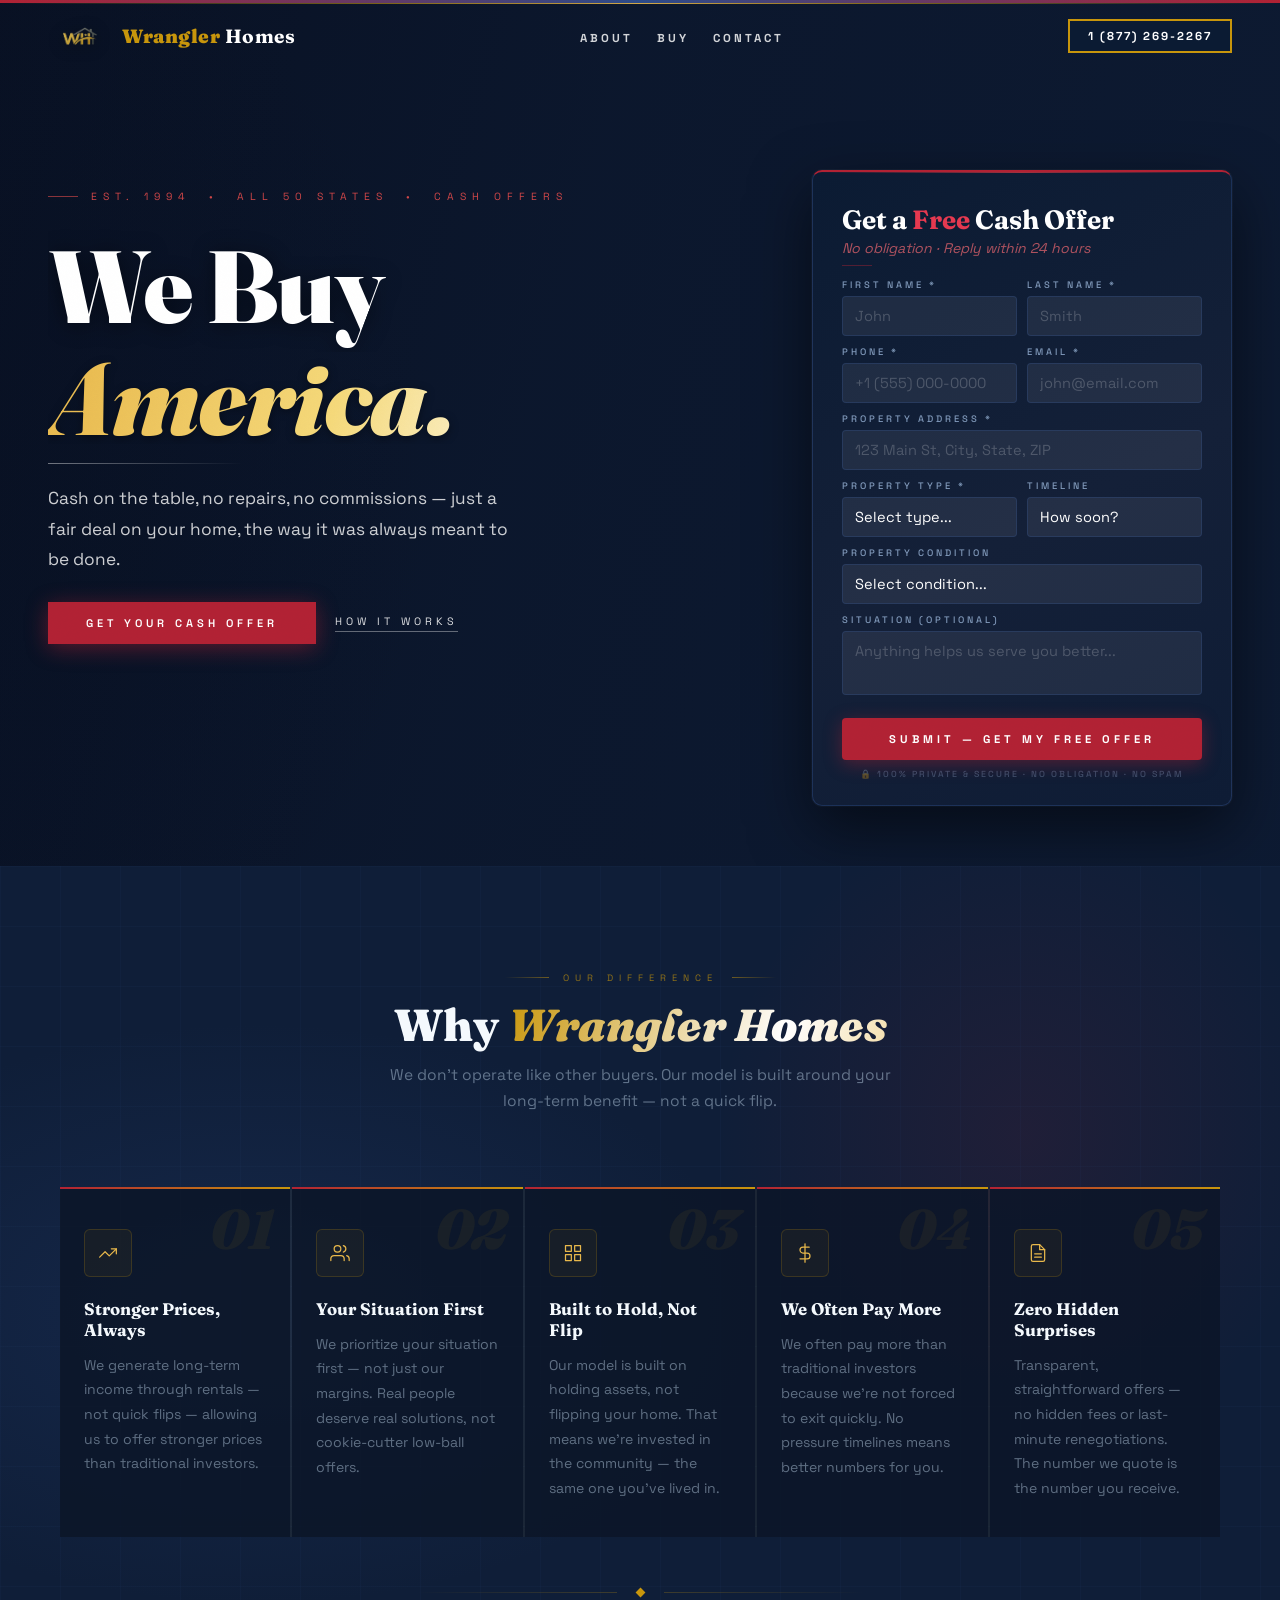
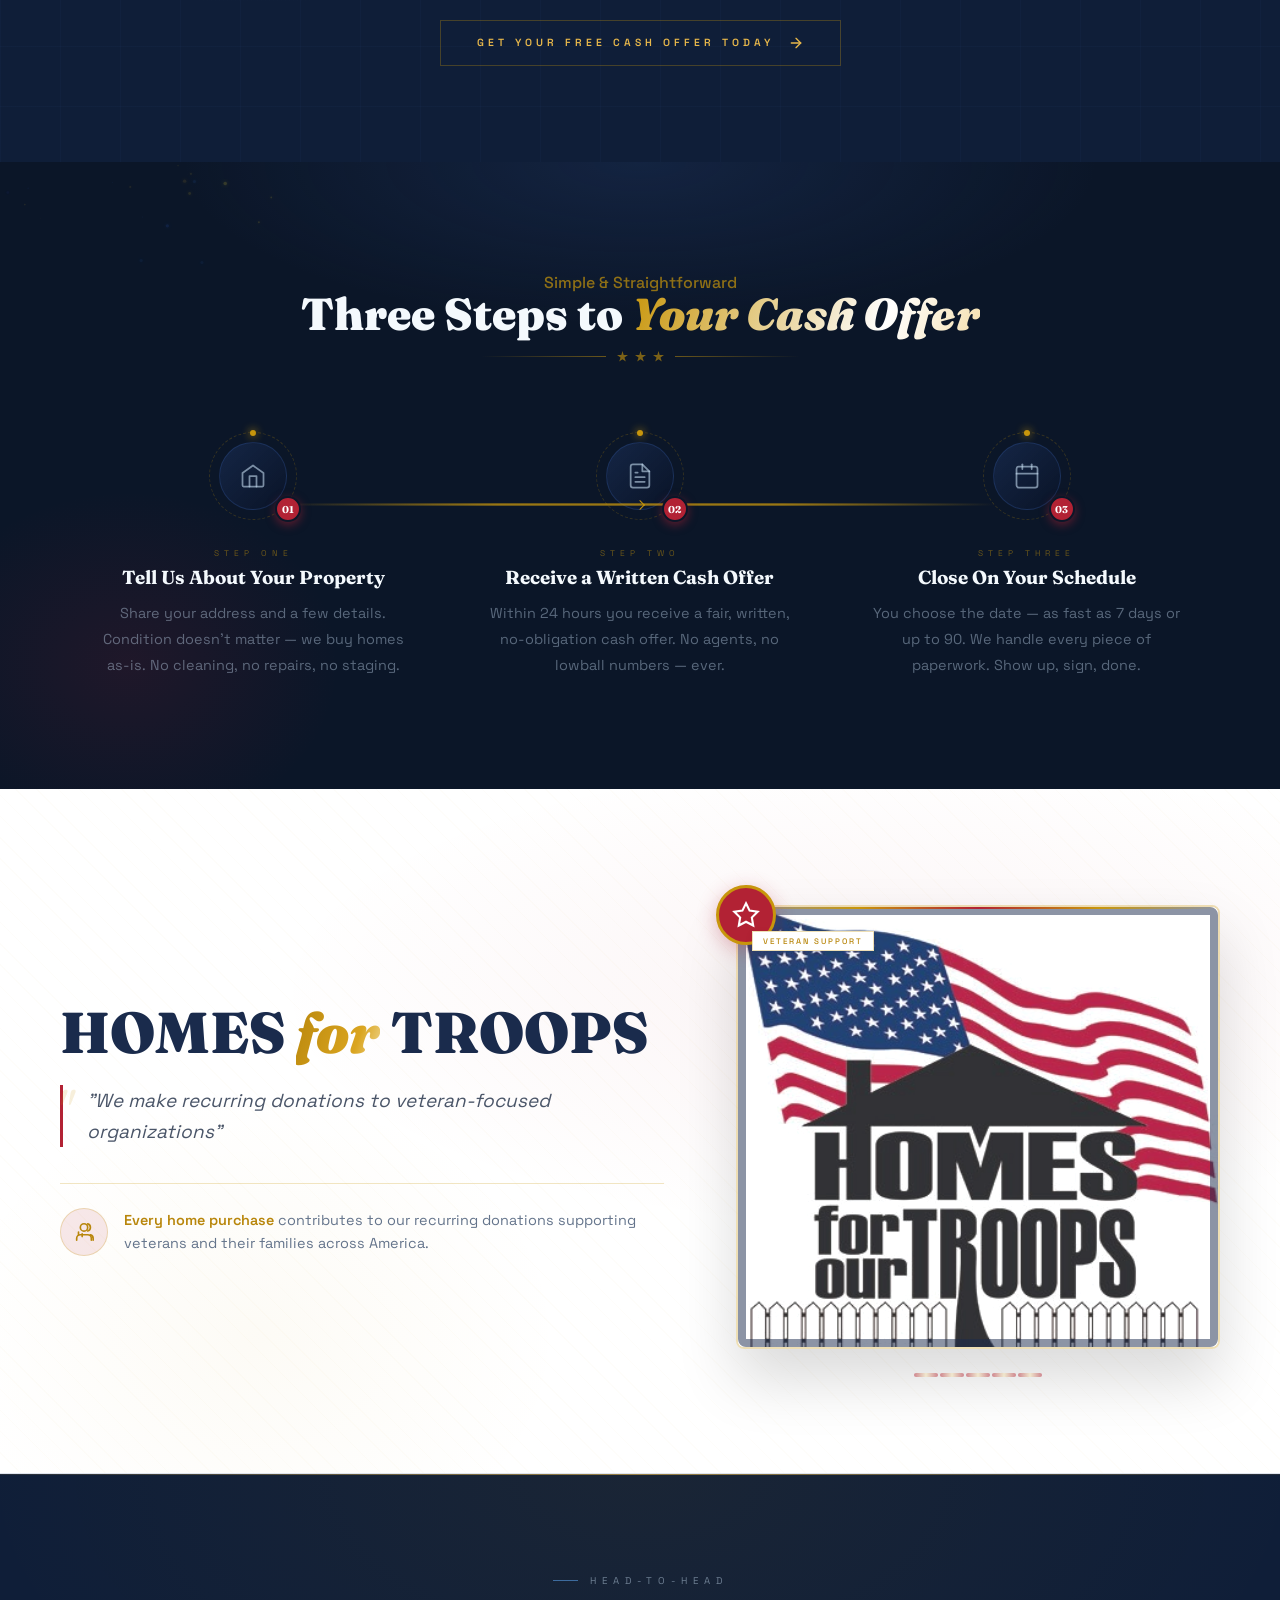
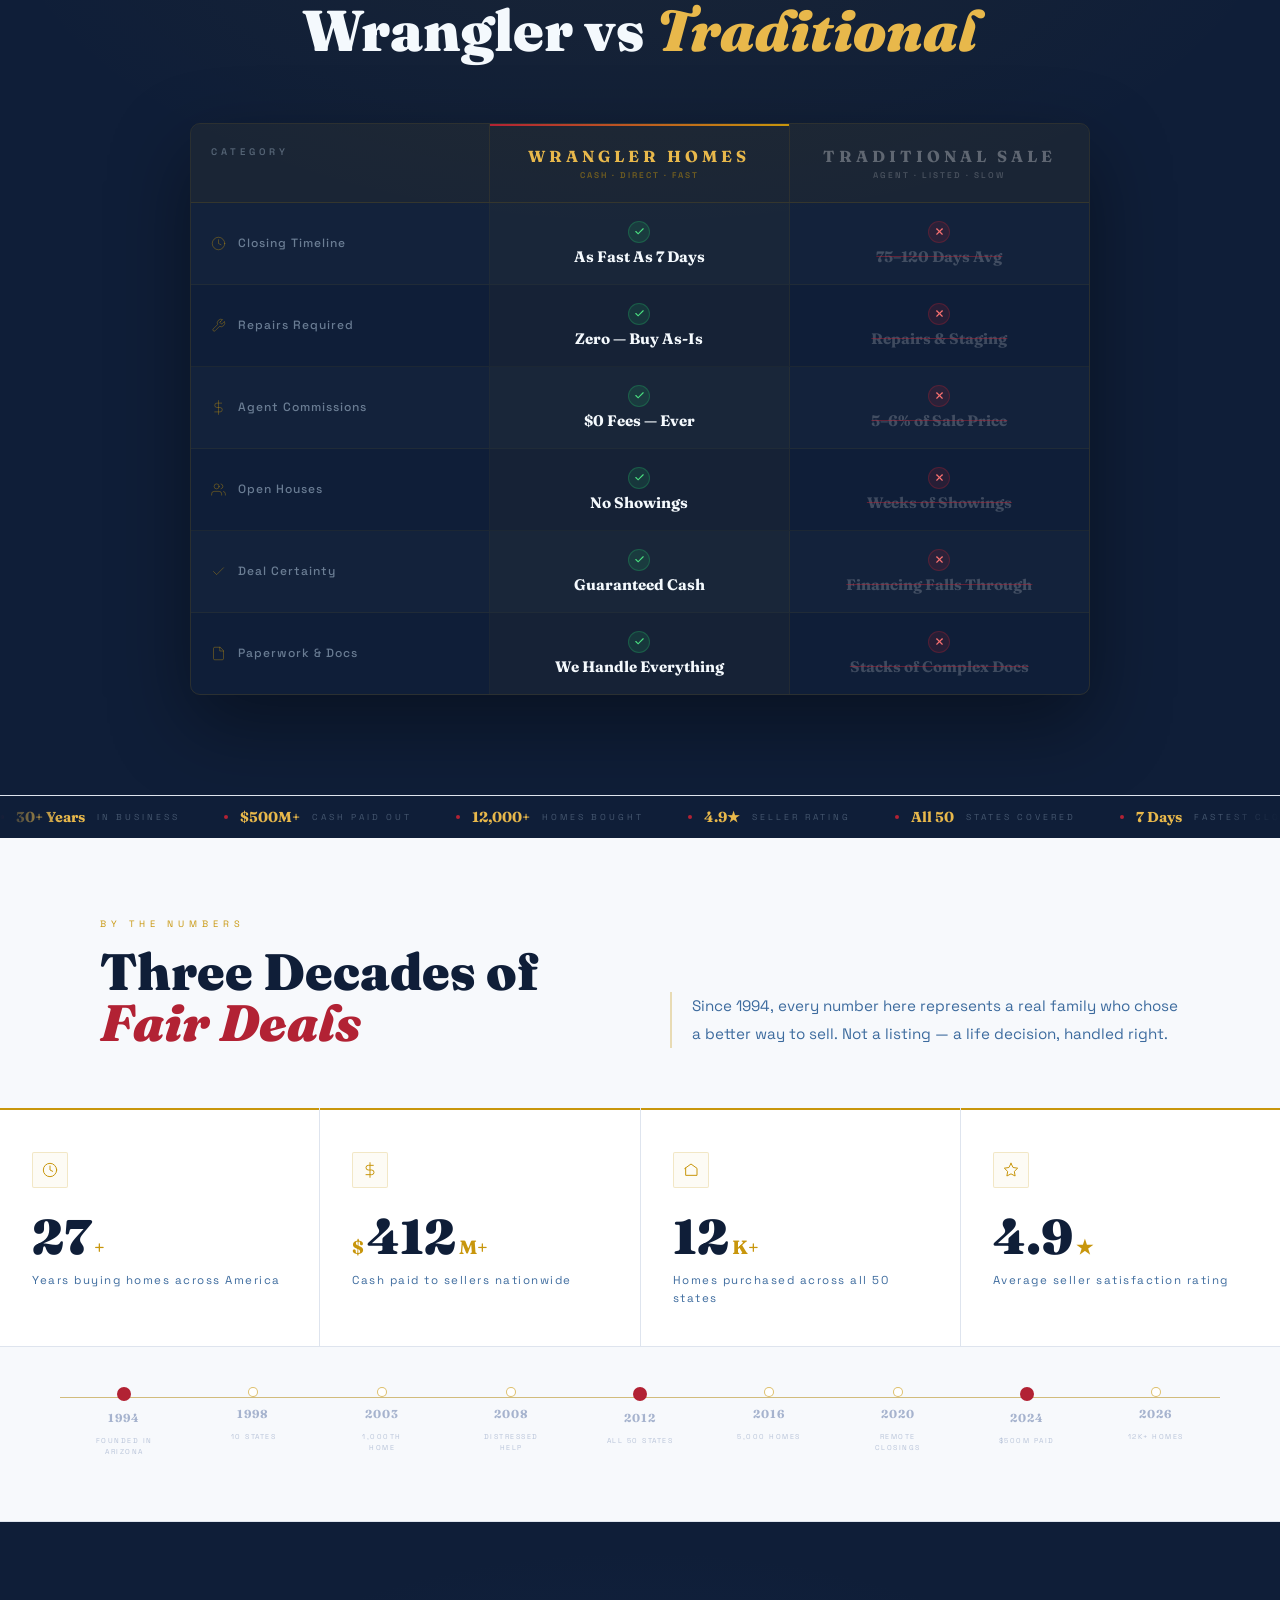
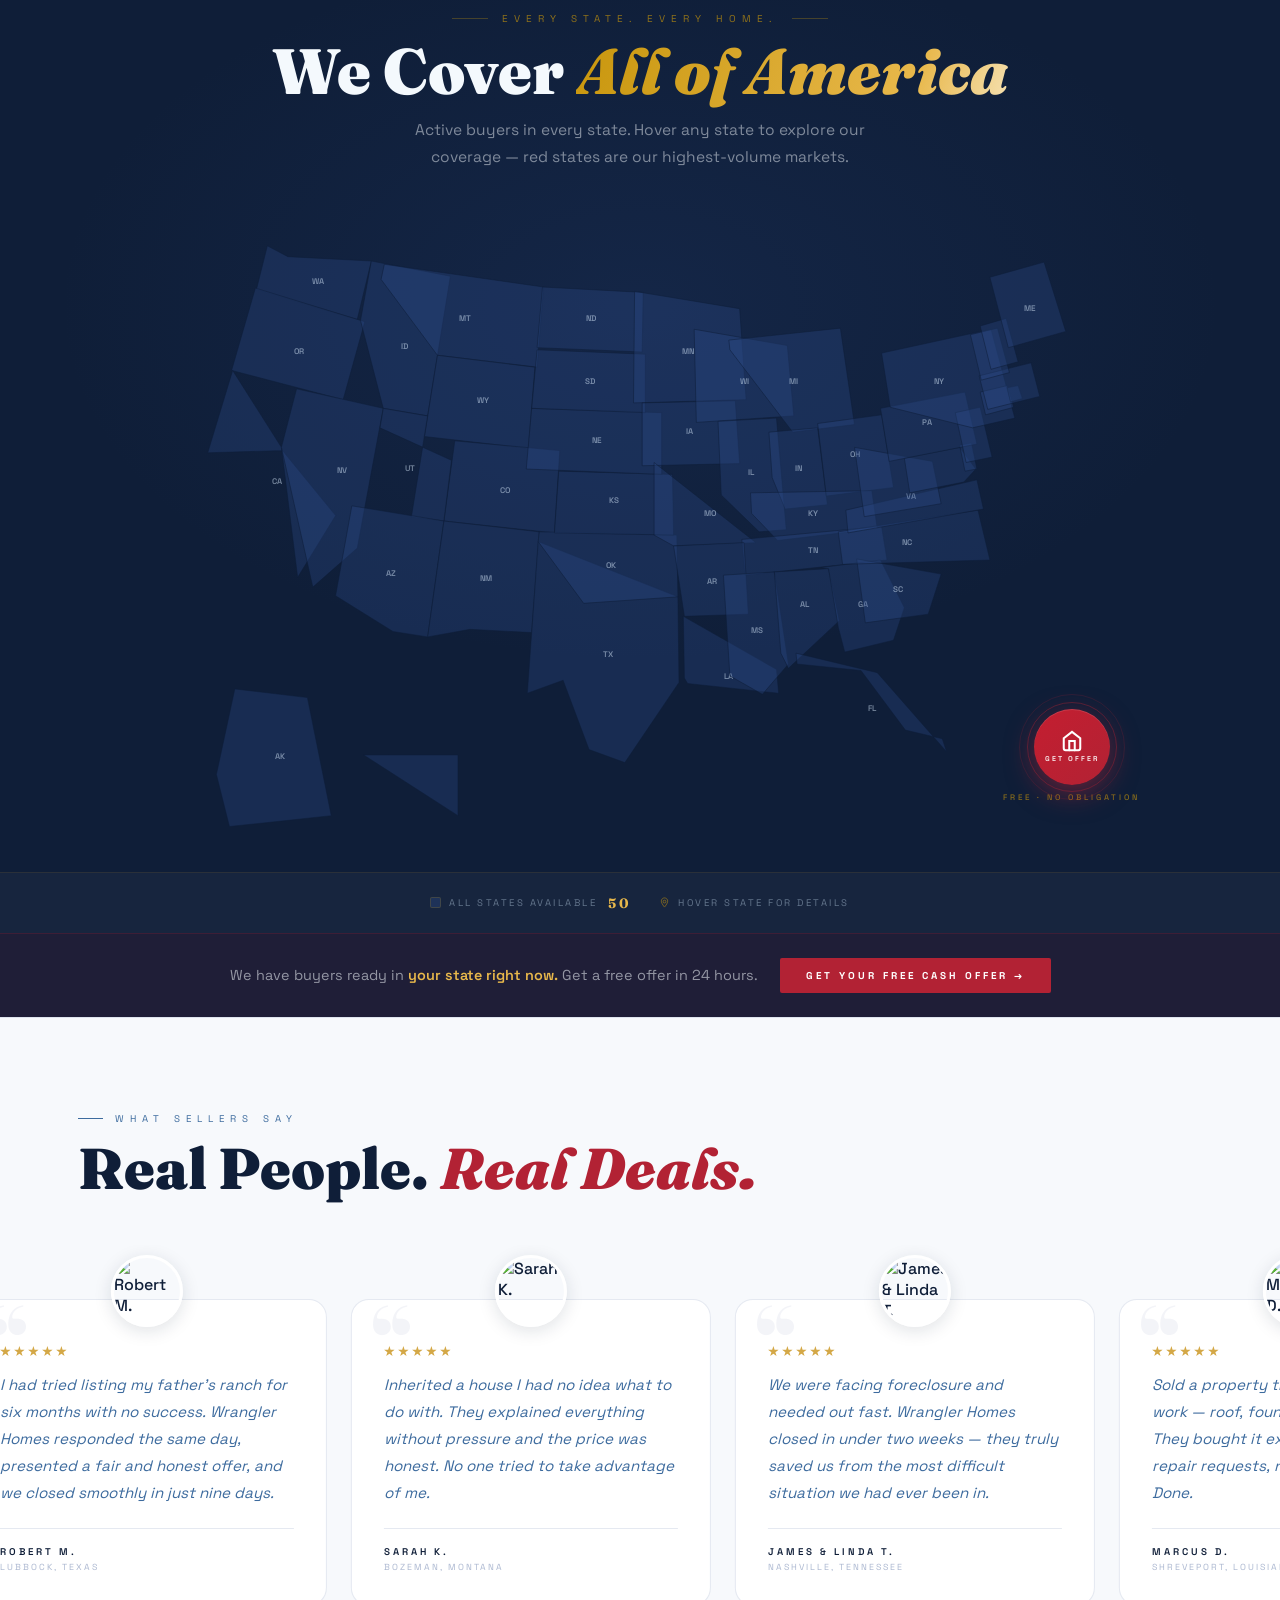
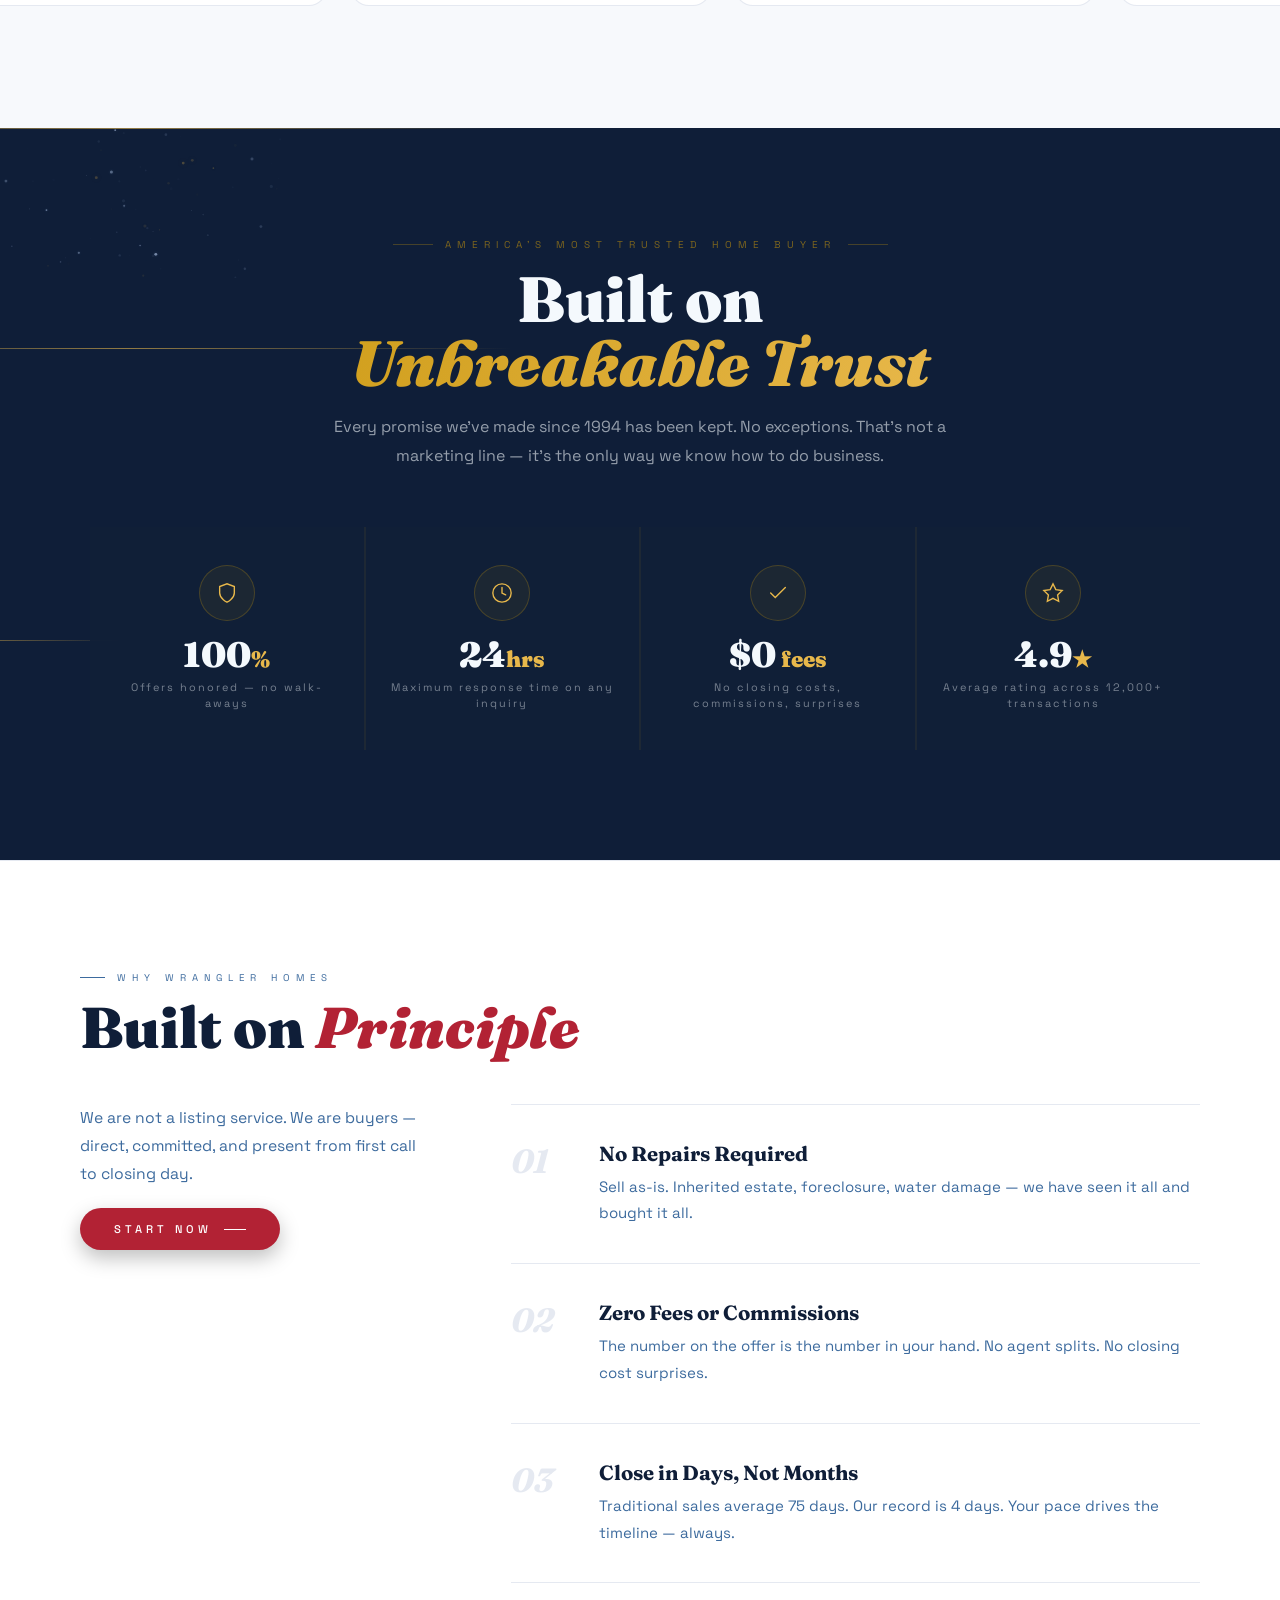
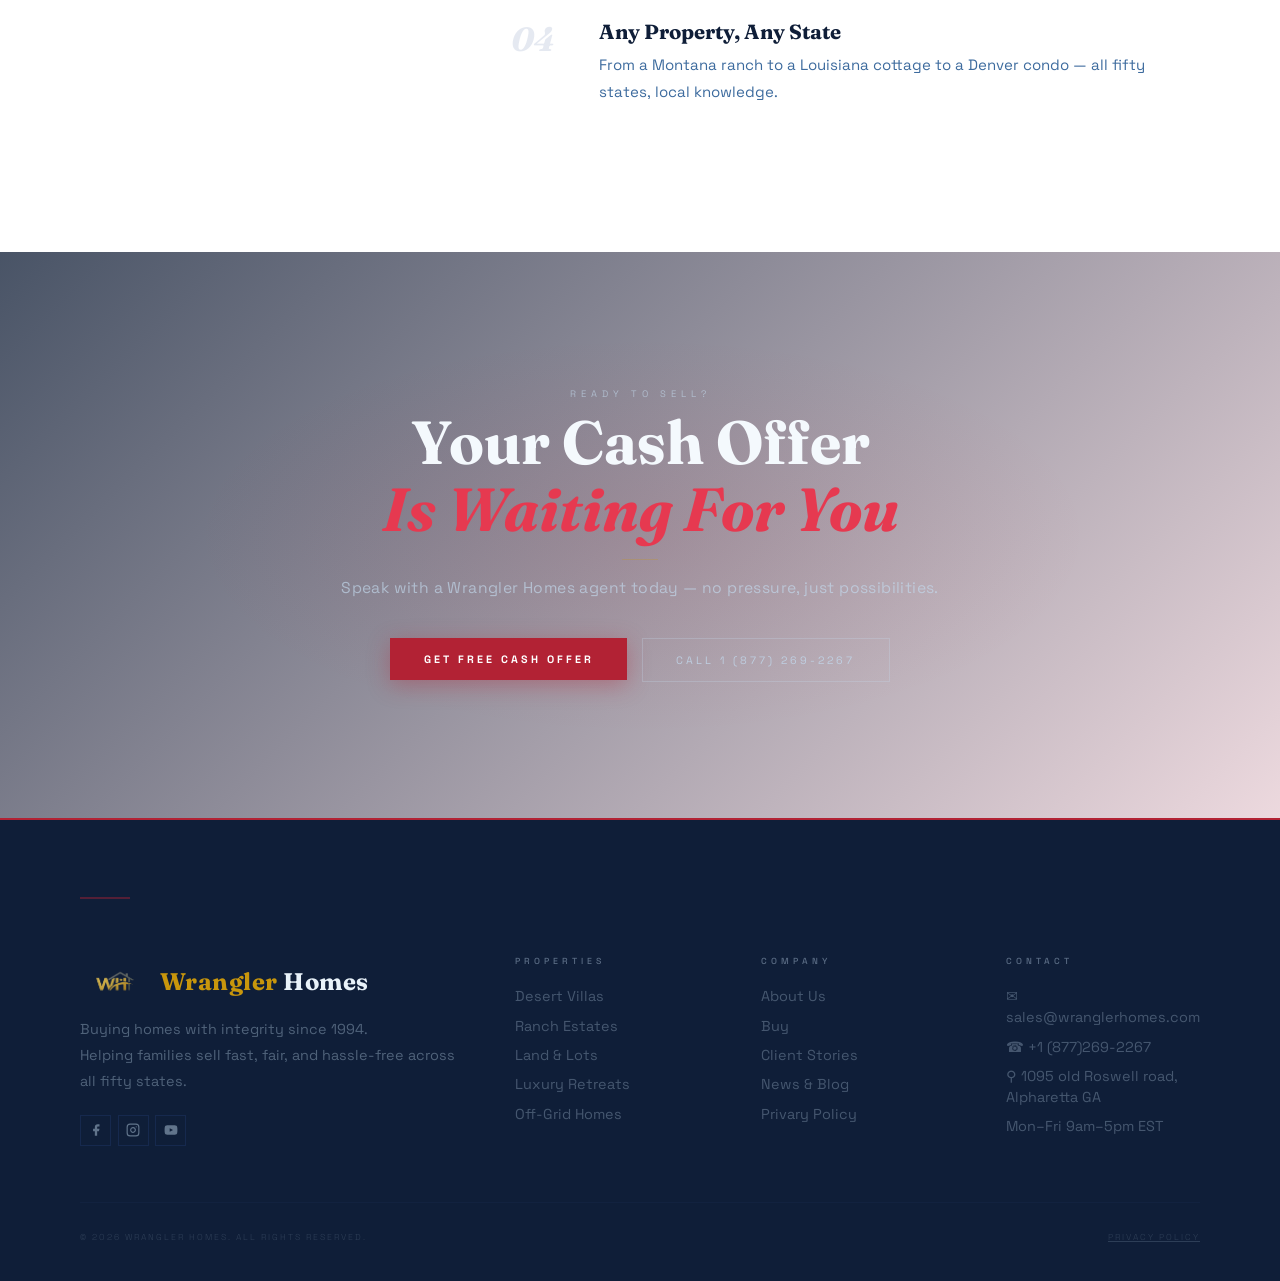
==== commit f735318f: "SEO CHANGES" ====
--- a/index.html
+++ b/index.html
@@ -3,11 +3,11 @@
 <head>
 <meta charset="UTF-8">
 <meta name="viewport" content="width=device-width, initial-scale=1.0">
-<title>Wrangler Homes | We Buy Homes Across America</title>
-<meta name="description" content="Wrangler Homes buys property across America. Sell your home fast for cash with no repairs, no fees, and a quick closing process.">
+<title>Wrangler Homes | Sell Your House Fast in USA</title>
+<meta name="description" content="Sell your house fast anywhere in the USA. No repairs, no agent fees, and quick closing. Get a fair cash offer from Wrangler Homes today.">
 <meta name="keywords" content="sell house fast USA, cash home buyers, we buy properties sell home quickly, Wrangler Homes">
 <link rel="canonical" href="https://wranglerhomes.com/">
-<link rel="icon" href="assets/logown.png" type="image/png">
+<link rel="icon" href="https://wranglerhomes.com/assets/logown.png" type="image/png">
 <link href="https://fonts.googleapis.com/css2?family=Fraunces:opsz,wght@9..144,500;9..144,700;9..144,900&family=Space+Grotesk:wght@400;500;600;700&display=swap" rel="stylesheet">
 <meta property="og:title" content="Wrangler Homes — We Buy Property Across America">
 <meta property="og:description" content="Sell your property fast with Wrangler Homes. No repairs, no agents, no hassle. Get a fair cash offer today.">
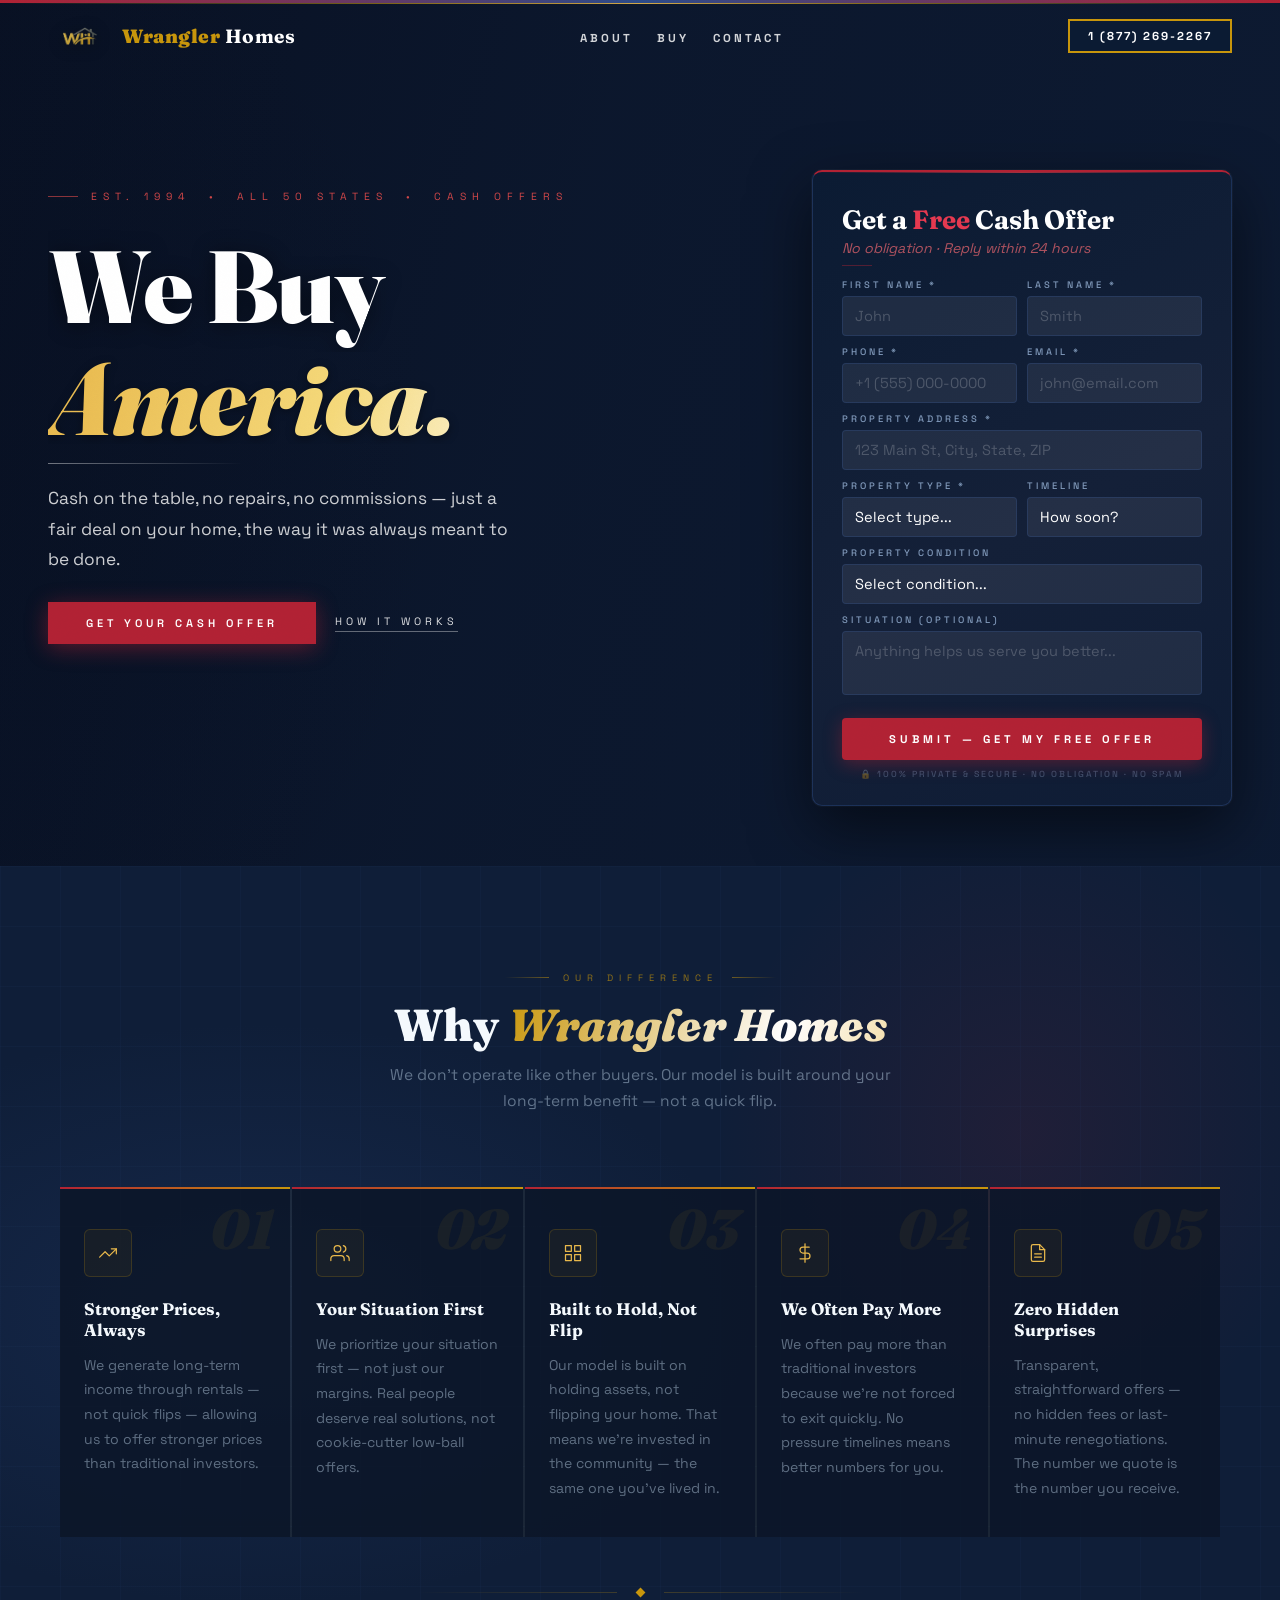
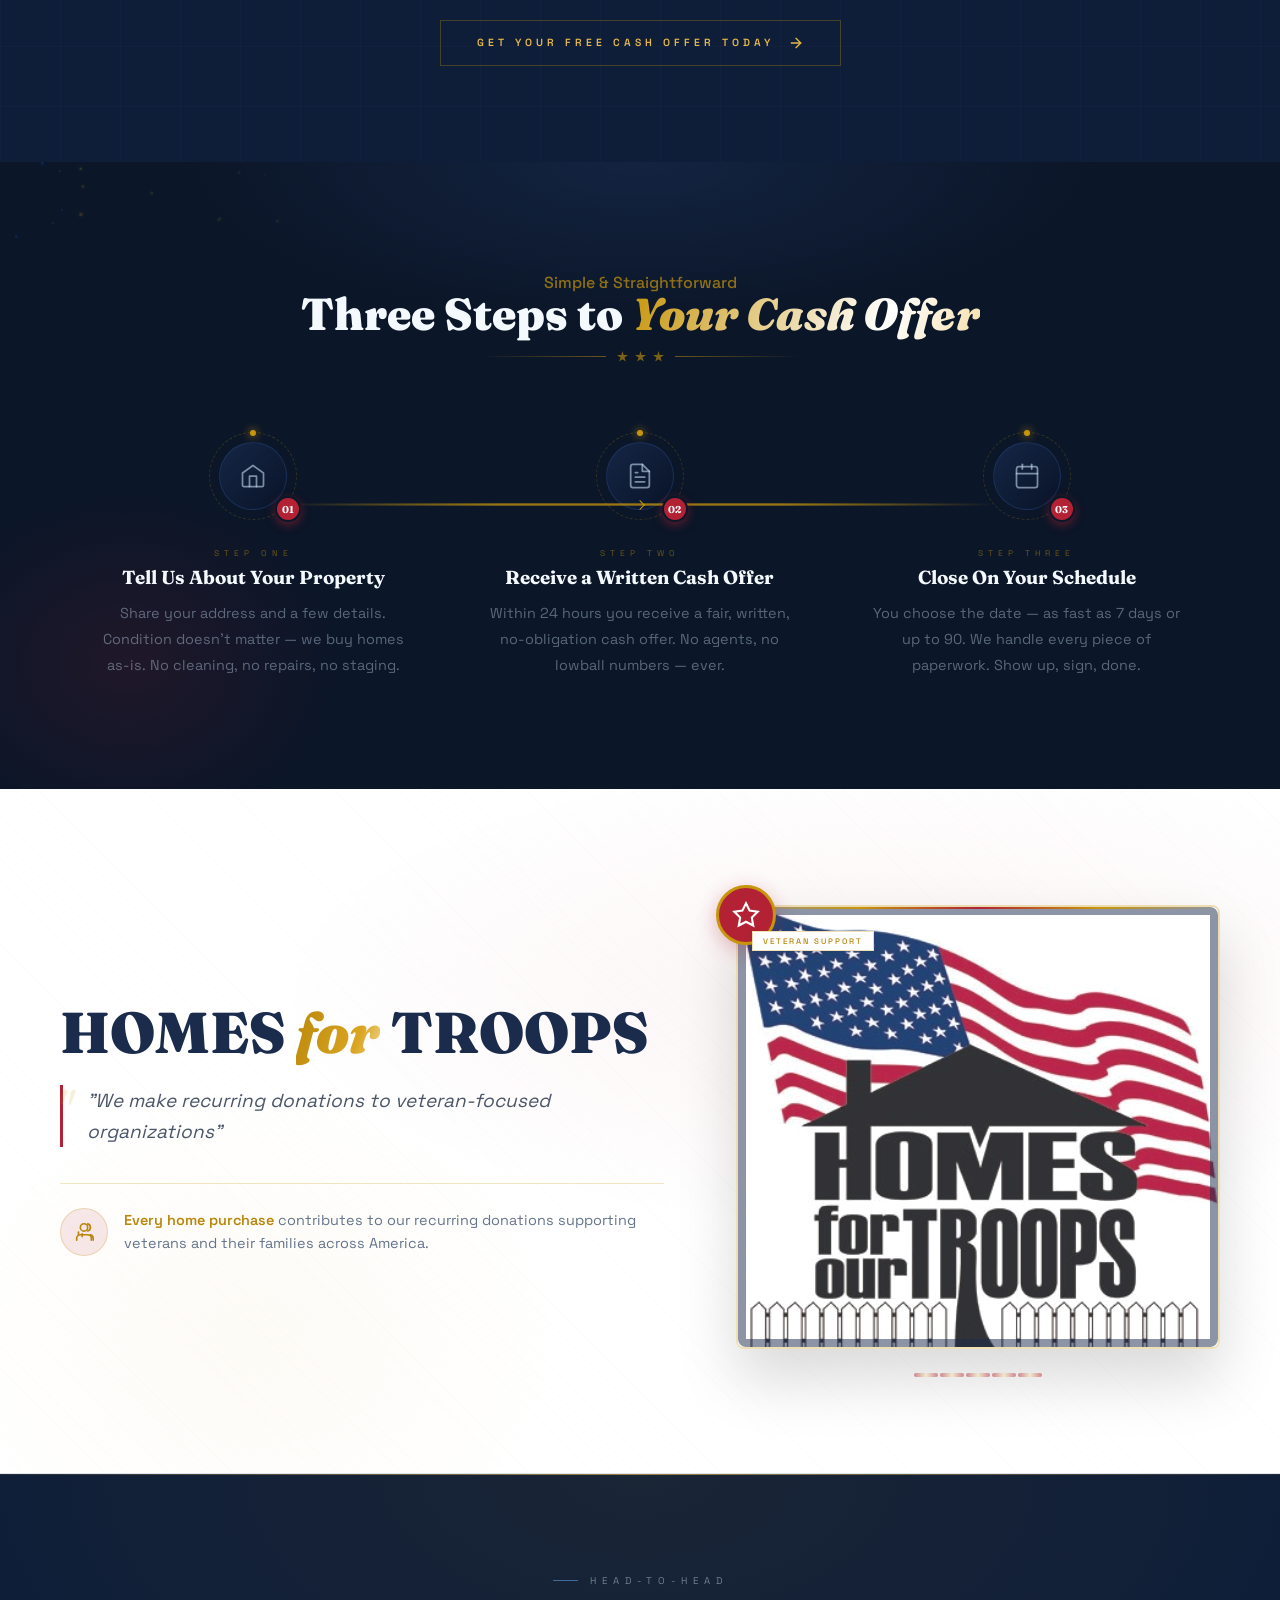
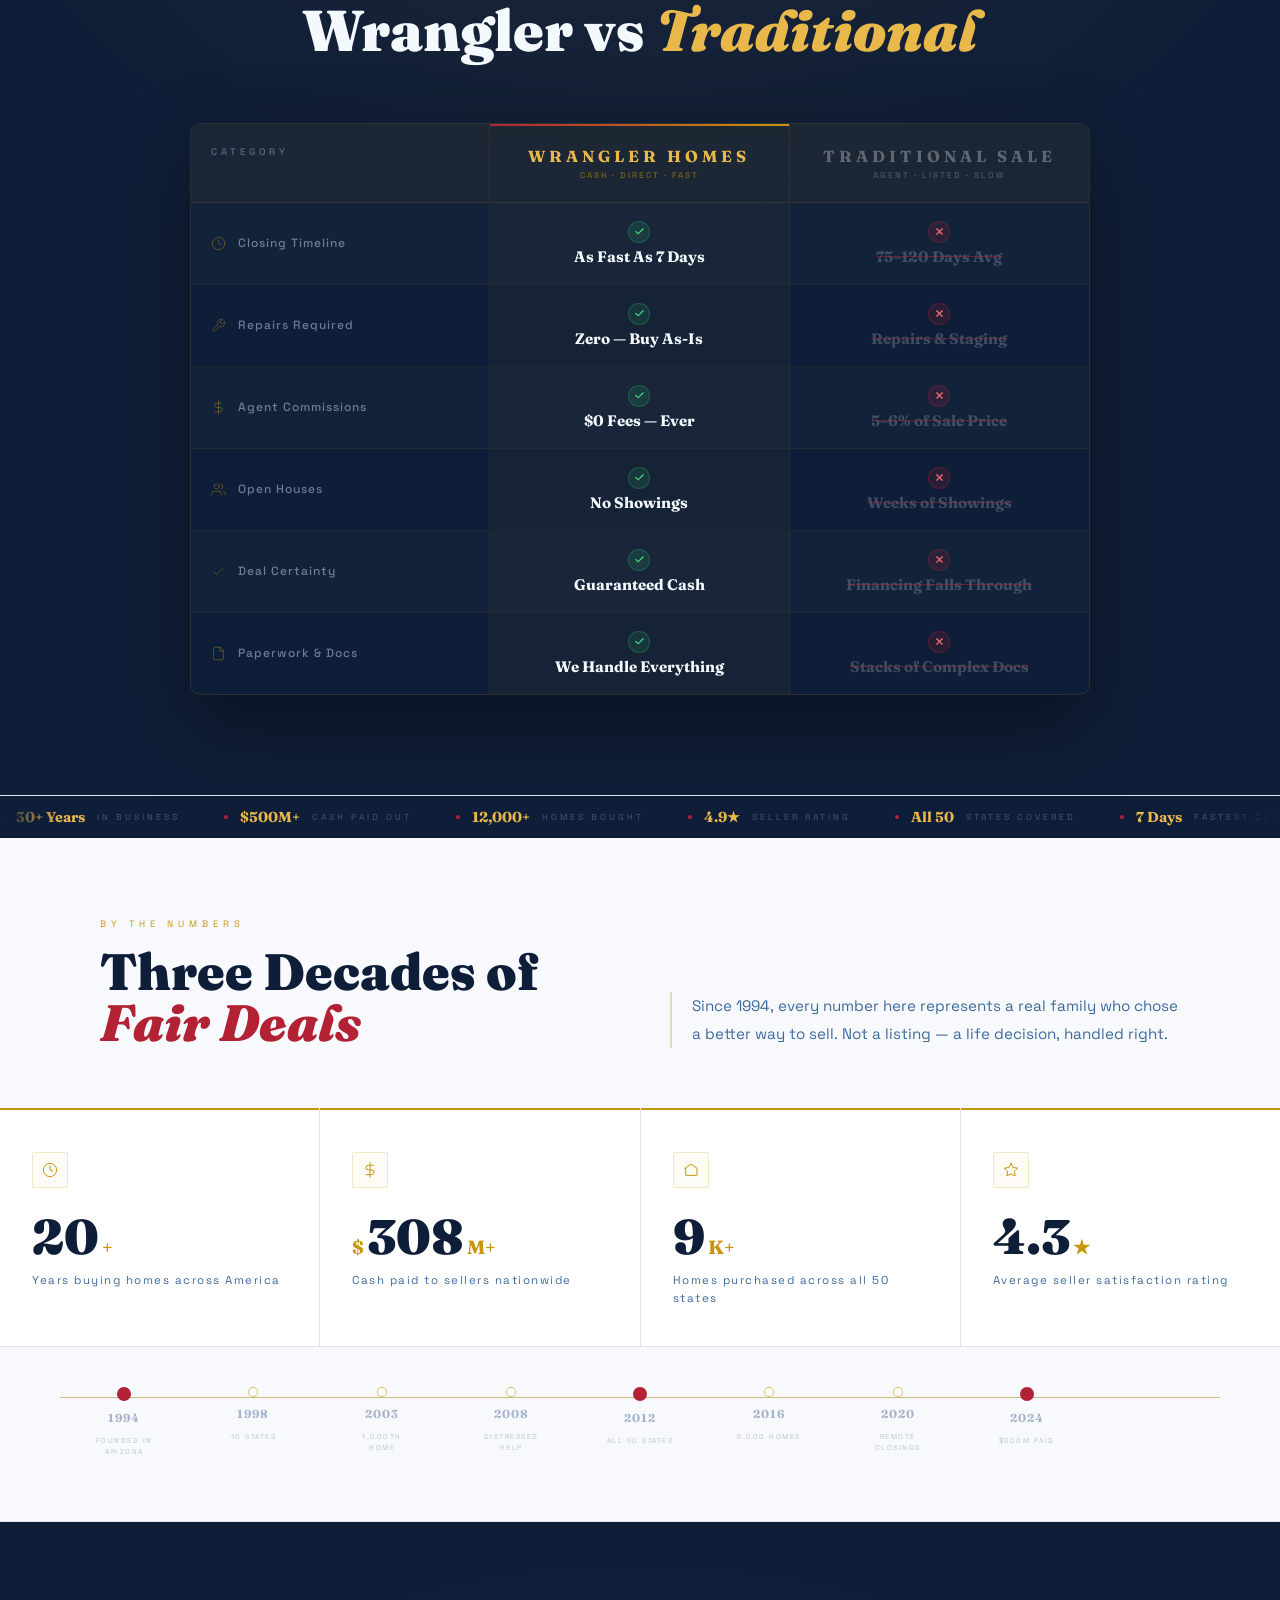
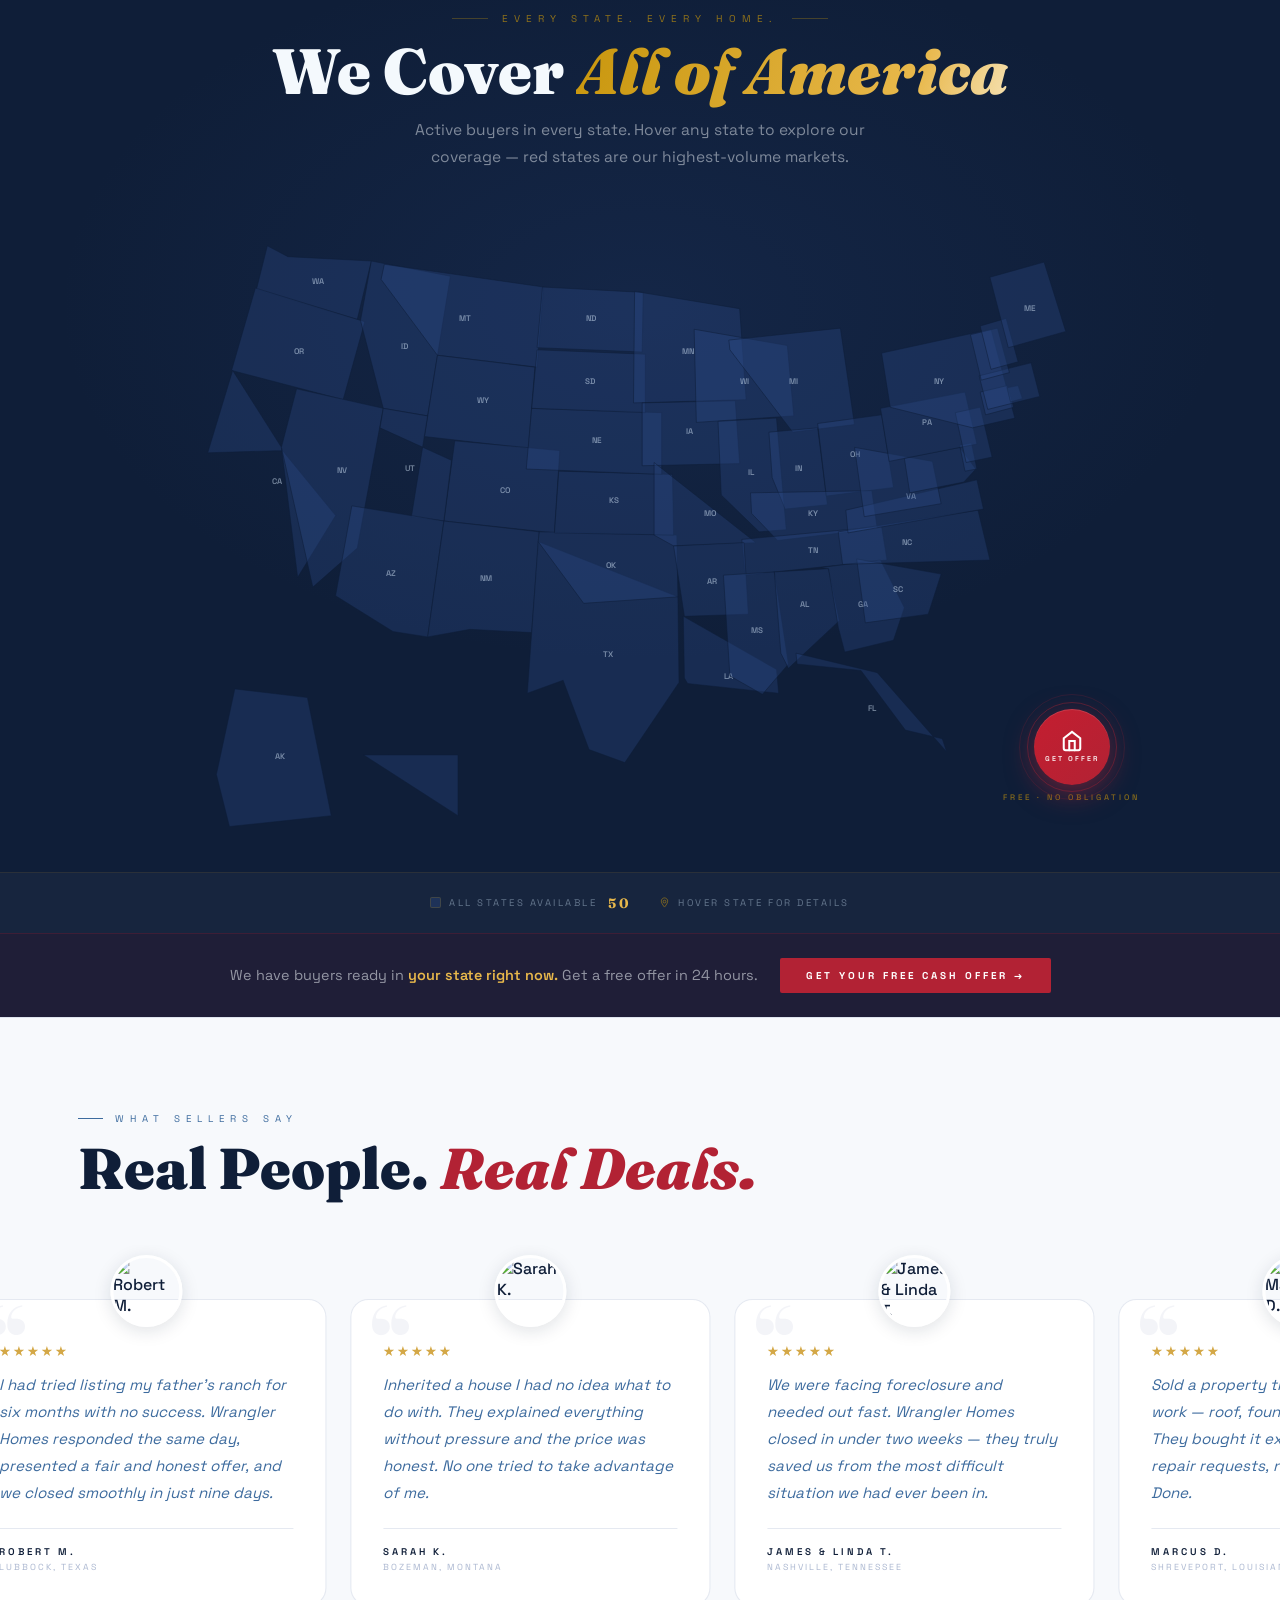
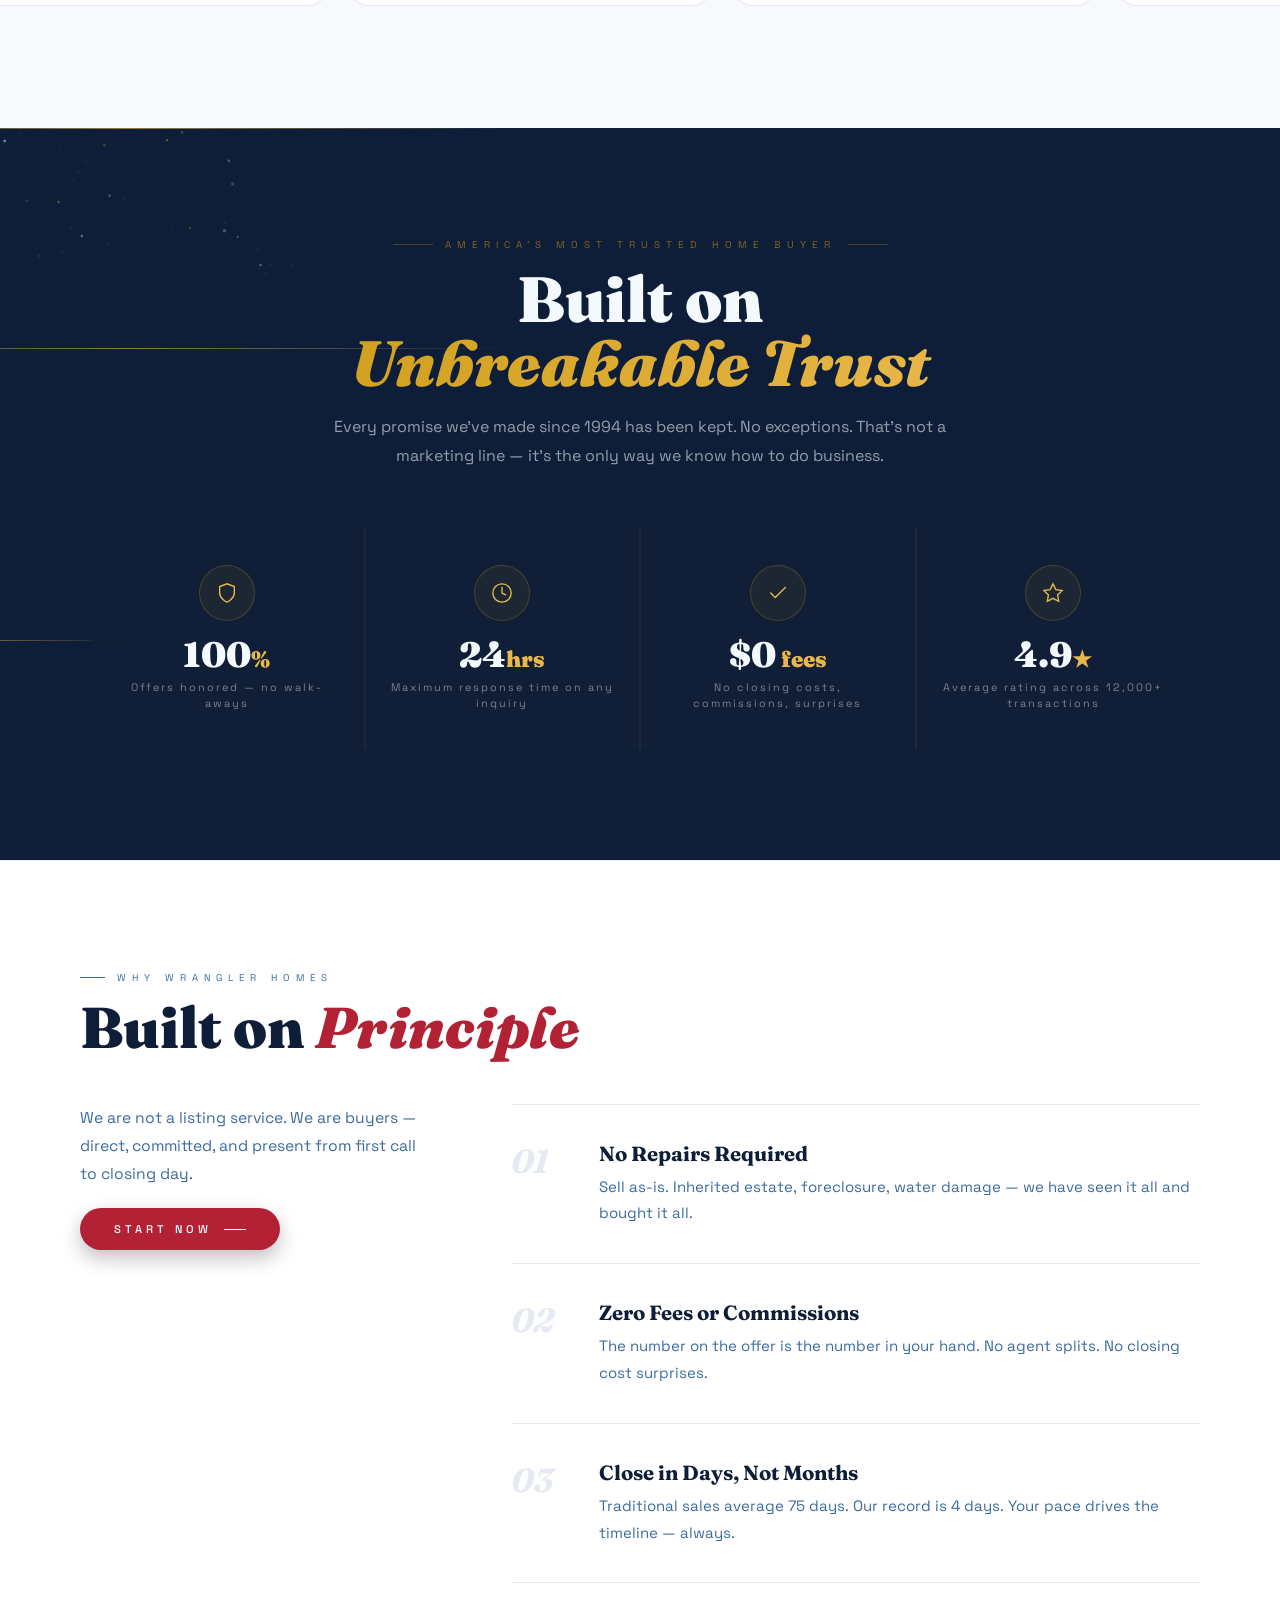
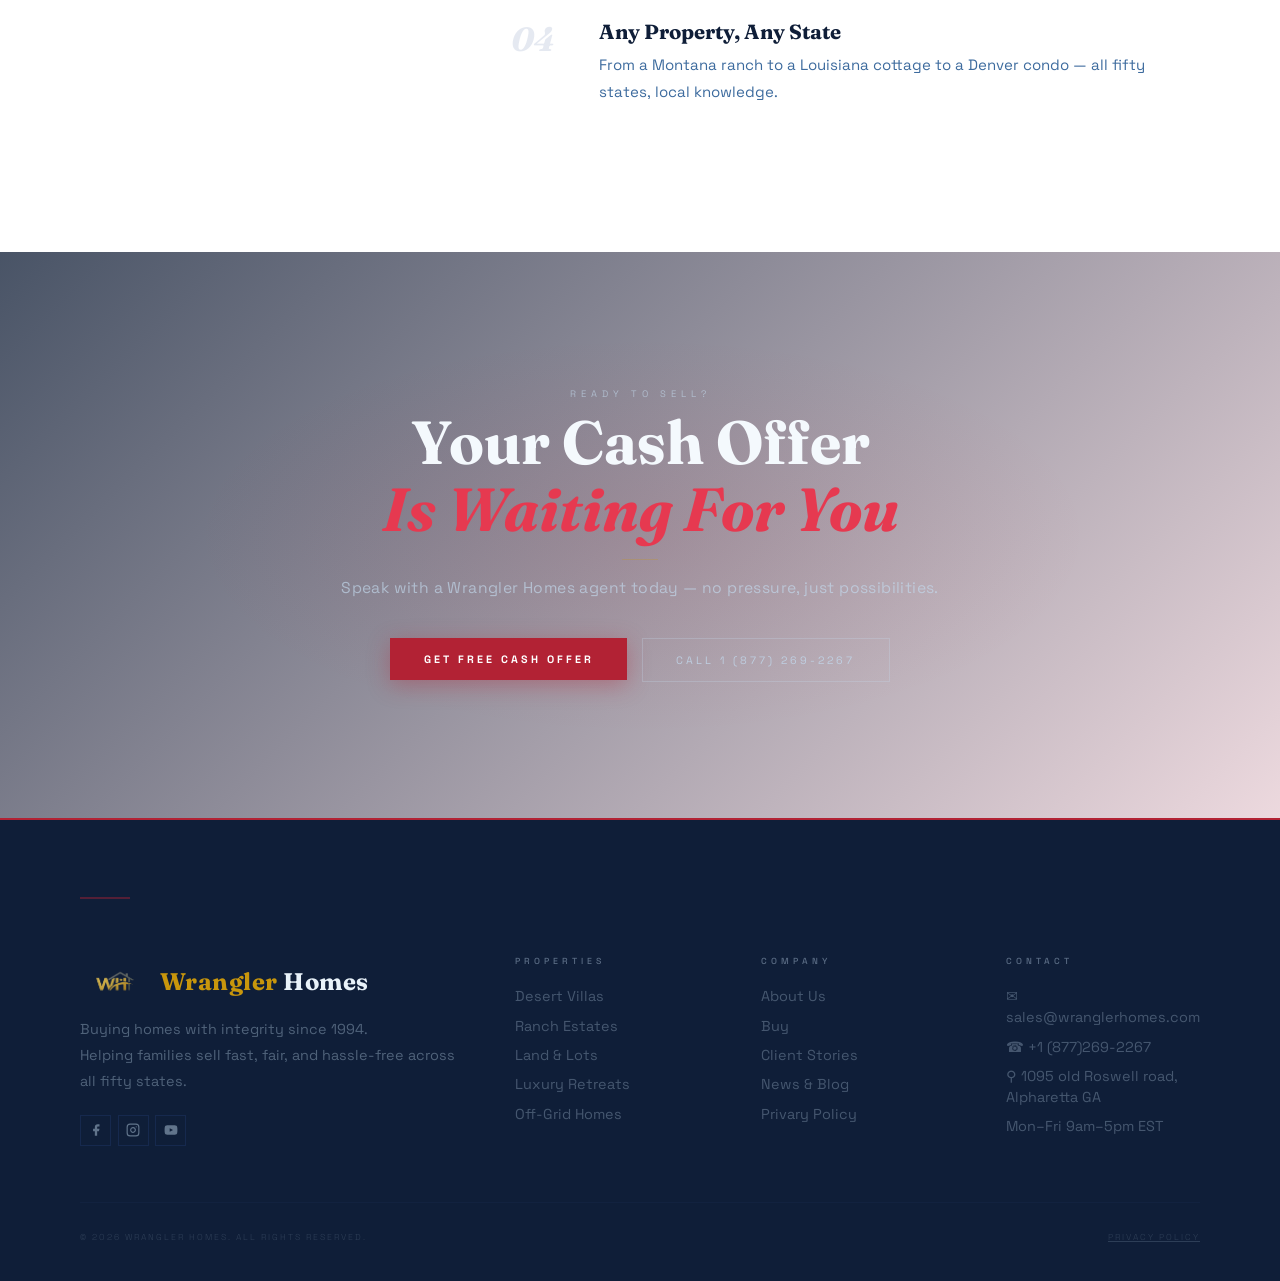
==== commit aee45132: "SEO UPDATION" ====
--- a/index.html
+++ b/index.html
@@ -3,22 +3,25 @@
 <head>
 <meta charset="UTF-8">
 <meta name="viewport" content="width=device-width, initial-scale=1.0">
-<title>Wrangler Homes | Sell Your House Fast in USA</title>
-<meta name="description" content="Sell your house fast anywhere in the USA. No repairs, no agent fees, and quick closing. Get a fair cash offer from Wrangler Homes today.">
-<meta name="keywords" content="sell house fast USA, cash home buyers, we buy properties sell home quickly, Wrangler Homes">
+<title>Wrangler Homes | We Buy Houses Fast for Cash — All 50 States</title>
+<meta name="description" content="Sell your house fast for cash anywhere in the USA. No repairs, no agent fees, close in as little as 7 days. Get a free written cash offer from Wrangler Homes — no obligation.">
+<meta name="keywords" content="sell house fast USA, cash home buyers, we buy houses, sell home quickly, no repairs home sale, cash offer home, Wrangler Homes, sell house as-is, fast home closing">
 <link rel="canonical" href="https://wranglerhomes.com/">
 <link rel="icon" href="https://wranglerhomes.com/assets/logown.png" type="image/png">
 <link href="https://fonts.googleapis.com/css2?family=Fraunces:opsz,wght@9..144,500;9..144,700;9..144,900&family=Space+Grotesk:wght@400;500;600;700&display=swap" rel="stylesheet">
-<meta property="og:title" content="Wrangler Homes — We Buy Property Across America">
-<meta property="og:description" content="Sell your property fast with Wrangler Homes. No repairs, no agents, no hassle. Get a fair cash offer today.">
+<meta property="og:title" content="Wrangler Homes — We Buy Houses Fast for Cash Across America">
+<meta property="og:description" content="No repairs, no agents, no fees. Get a fair written cash offer in 24 hours and close in as little as 7 days. All 50 states.">
 <meta property="og:type" content="website">
 <meta property="og:url" content="https://wranglerhomes.com/">
-<meta property="og:image" content="https://wranglerhomes.com/assets/logo.png">
+<meta property="og:image" content="https://wranglerhomes.com/assets/logown.png">
+<meta property="og:site_name" content="Wrangler Homes">
+<meta property="og:locale" content="en_US">
 <meta name="twitter:card" content="summary_large_image">
-<meta name="twitter:title" content="Wrangler Homes — We Buy Property Across America">
-<meta name="twitter:description" content="Get a fast cash offer for your property today.">
-<meta name="twitter:image" content="https://wranglerhomes.com/assets/logo.png">
+<meta name="twitter:title" content="Wrangler Homes — We Buy Houses Fast for Cash">
+<meta name="twitter:description" content="Sell your home fast for cash. No repairs, no fees, close in 7 days. Free offer — all 50 states.">
+<meta name="twitter:image" content="https://wranglerhomes.com/assets/logown.png">
 <meta name="robots" content="index, follow">
+
 <script type="application/ld+json">
 {
   "@context": "https://schema.org",
@@ -26,14 +29,27 @@
   "name": "Wrangler Homes",
   "url": "https://wranglerhomes.com/",
   "logo": "https://wranglerhomes.com/assets/logown.png",
-  "description": "Wrangler Homes buys property across the United States. Sell your home quickly for cash.",
+  "description": "Wrangler Homes buys residential and commercial property across all 50 United States. Sell your home quickly for cash — no repairs, no agent fees, close in as little as 7 days.",
+  "telephone": "+18772692267",
+  "address": {
+    "@type": "PostalAddress",
+    "streetAddress": "1095 Old Roswell Road",
+    "addressLocality": "Alpharetta",
+    "addressRegion": "GA",
+    "addressCountry": "US"
+  },
   "areaServed": {
     "@type": "Country",
     "name": "United States"
   },
+  "openingHours": "Mo-Fr 09:00-17:00",
+  
   "contactPoint": {
     "@type": "ContactPoint",
-    "contactType": "customer service"
+    "telephone": "+18772692267",
+    "contactType": "customer service",
+    "email": "sales@wranglerhomes.com",
+    "availableLanguage": "English"
   }
 }
 </script>
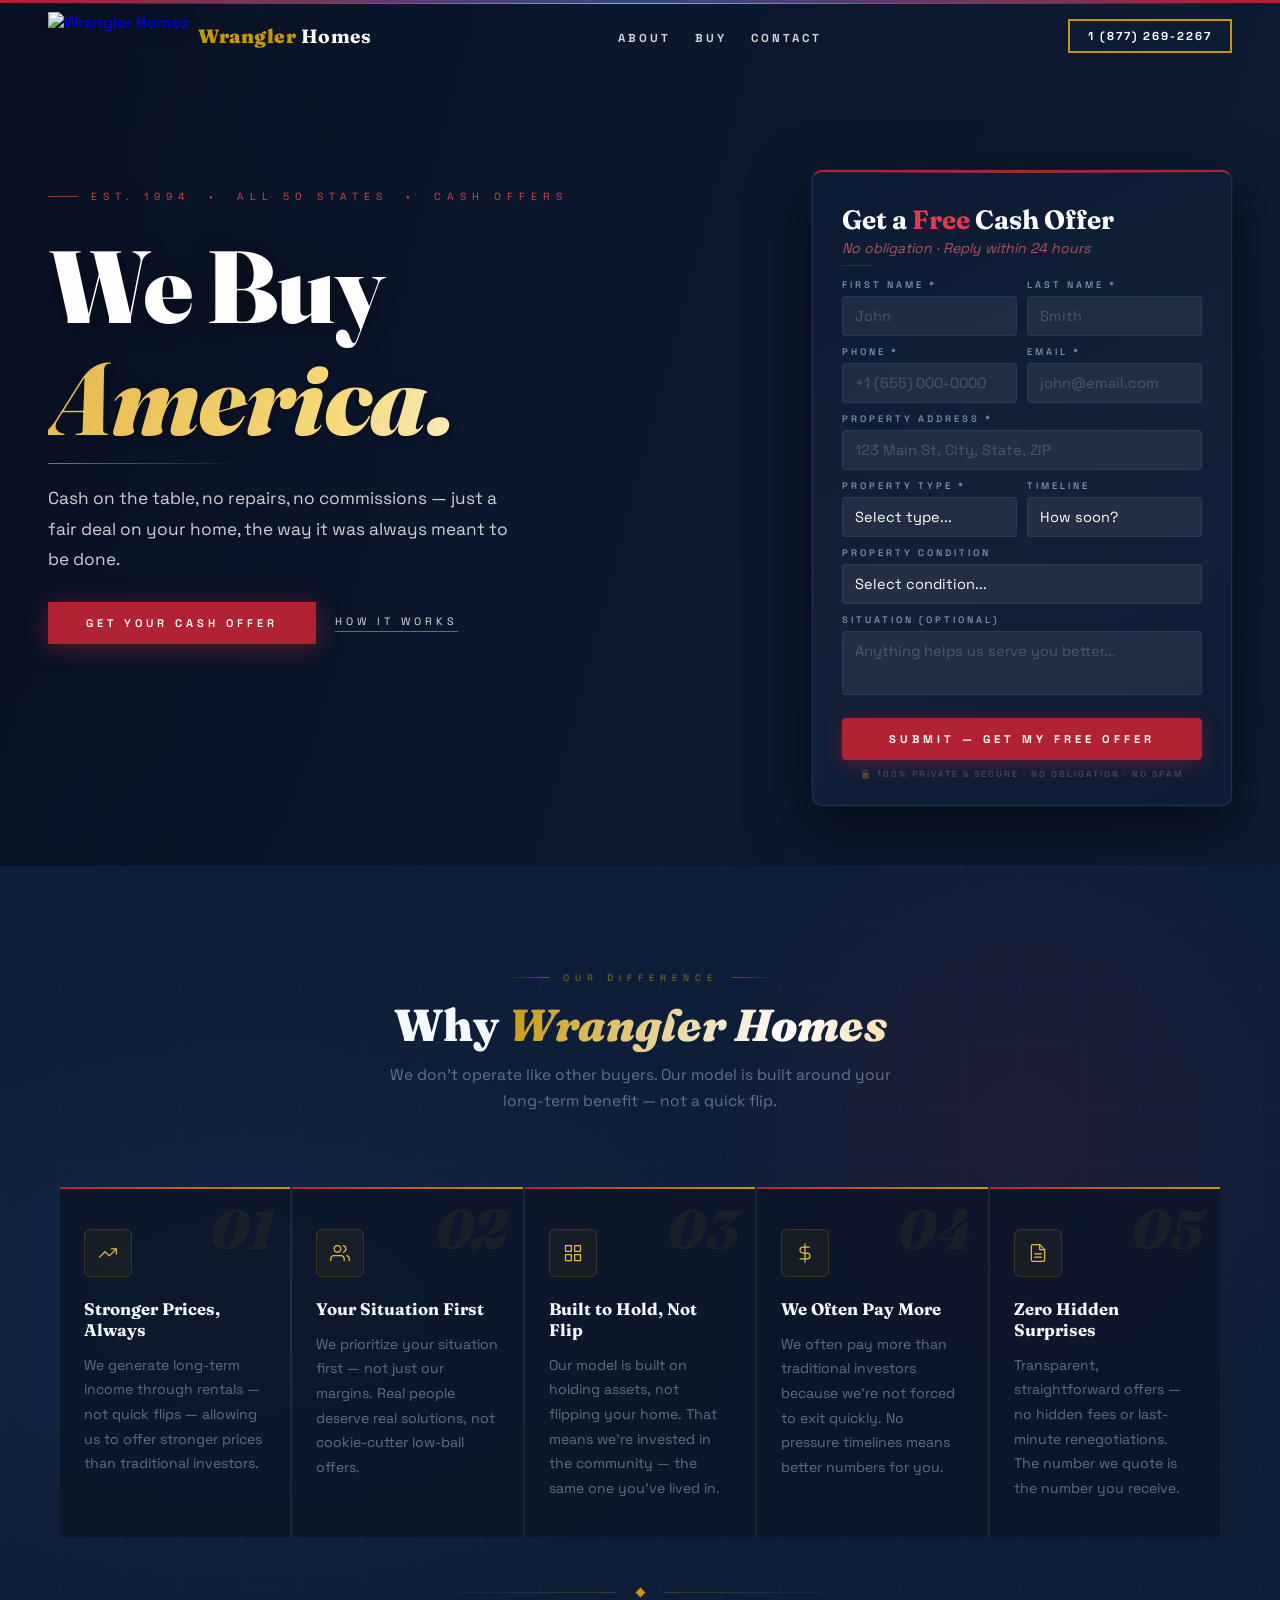
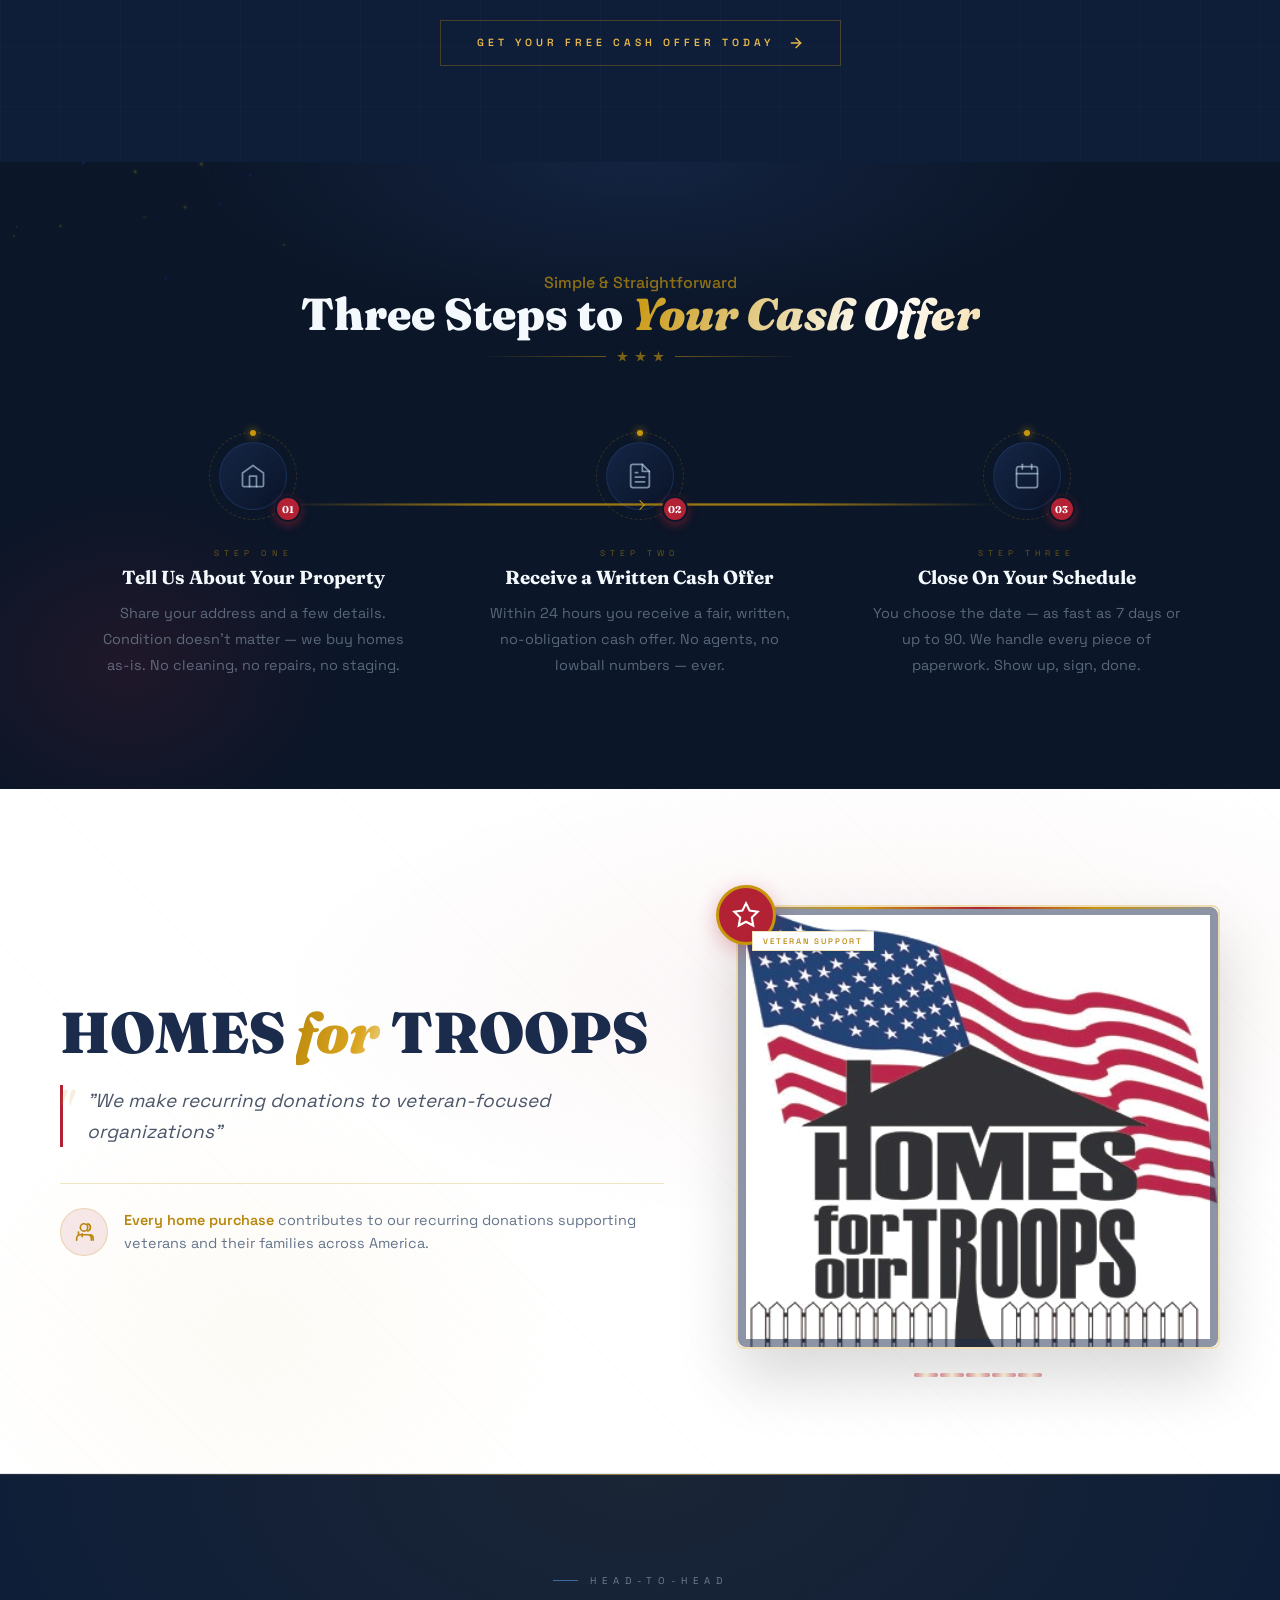
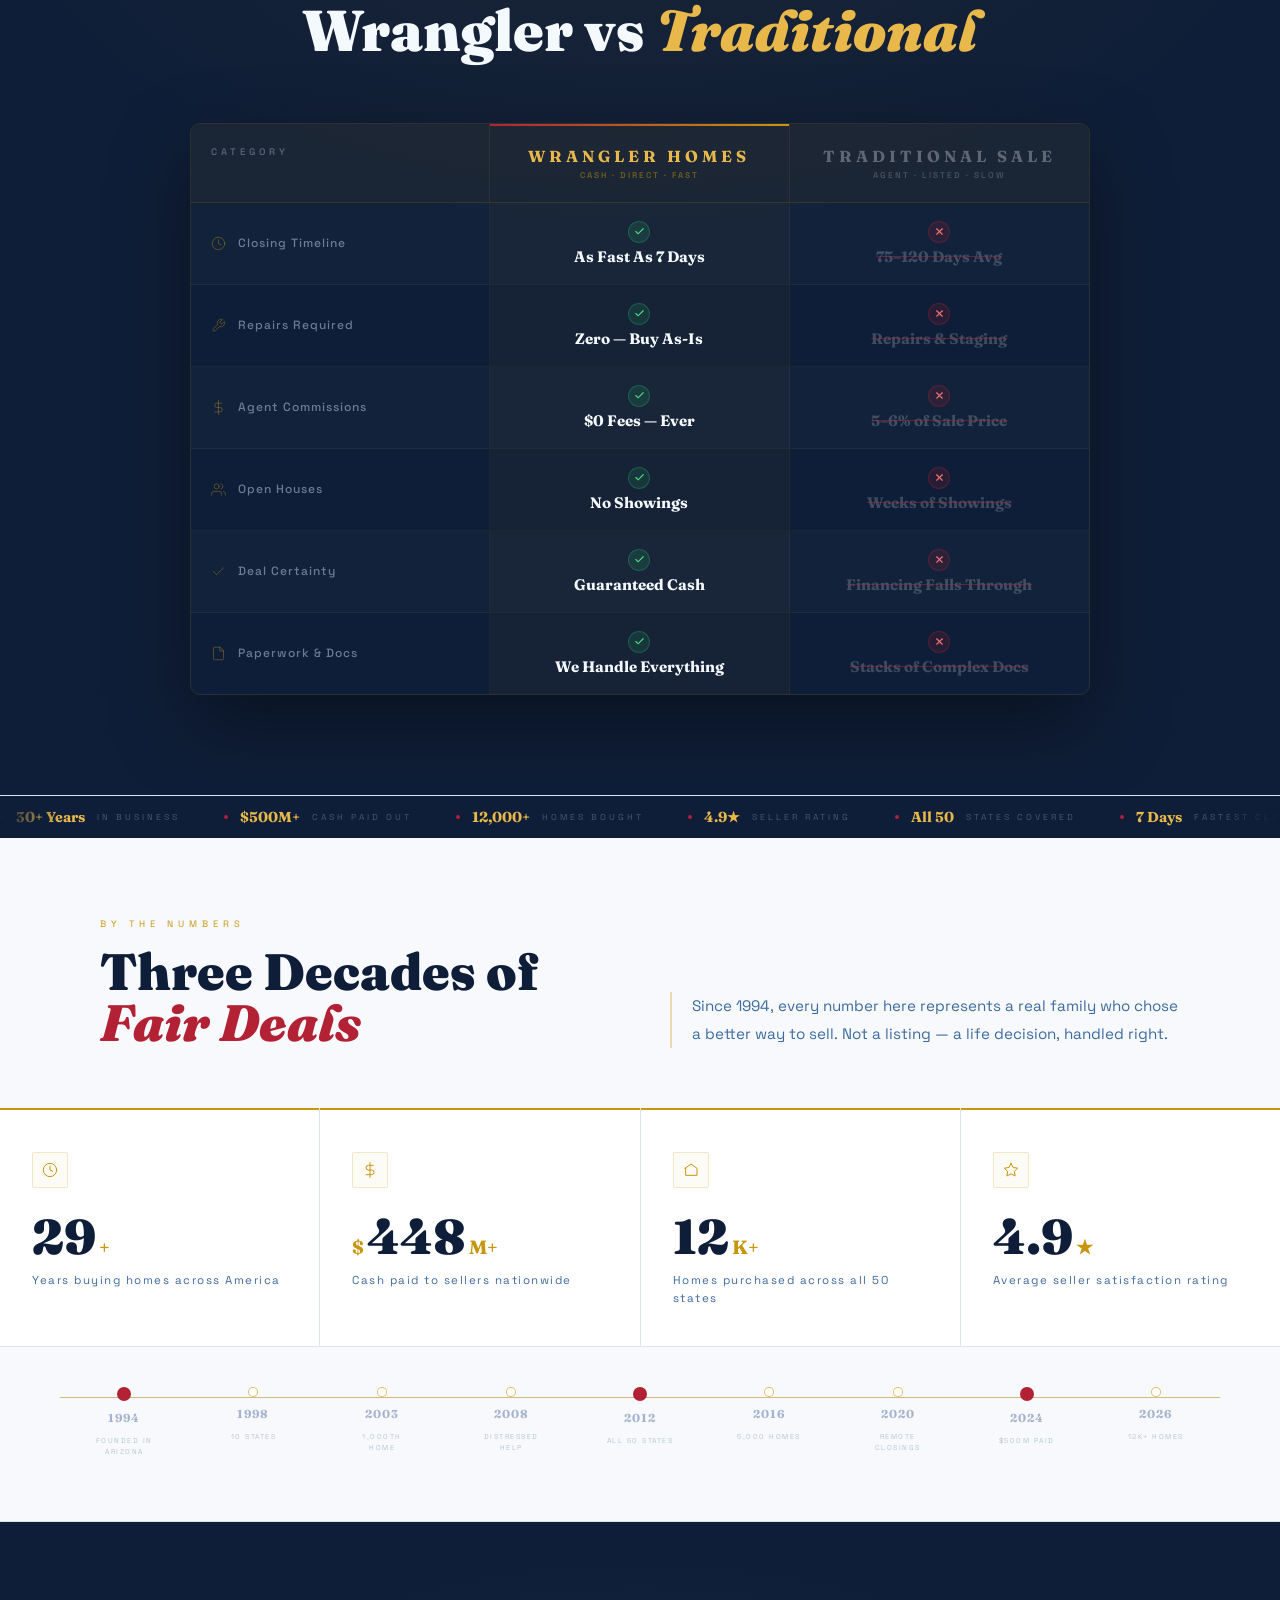
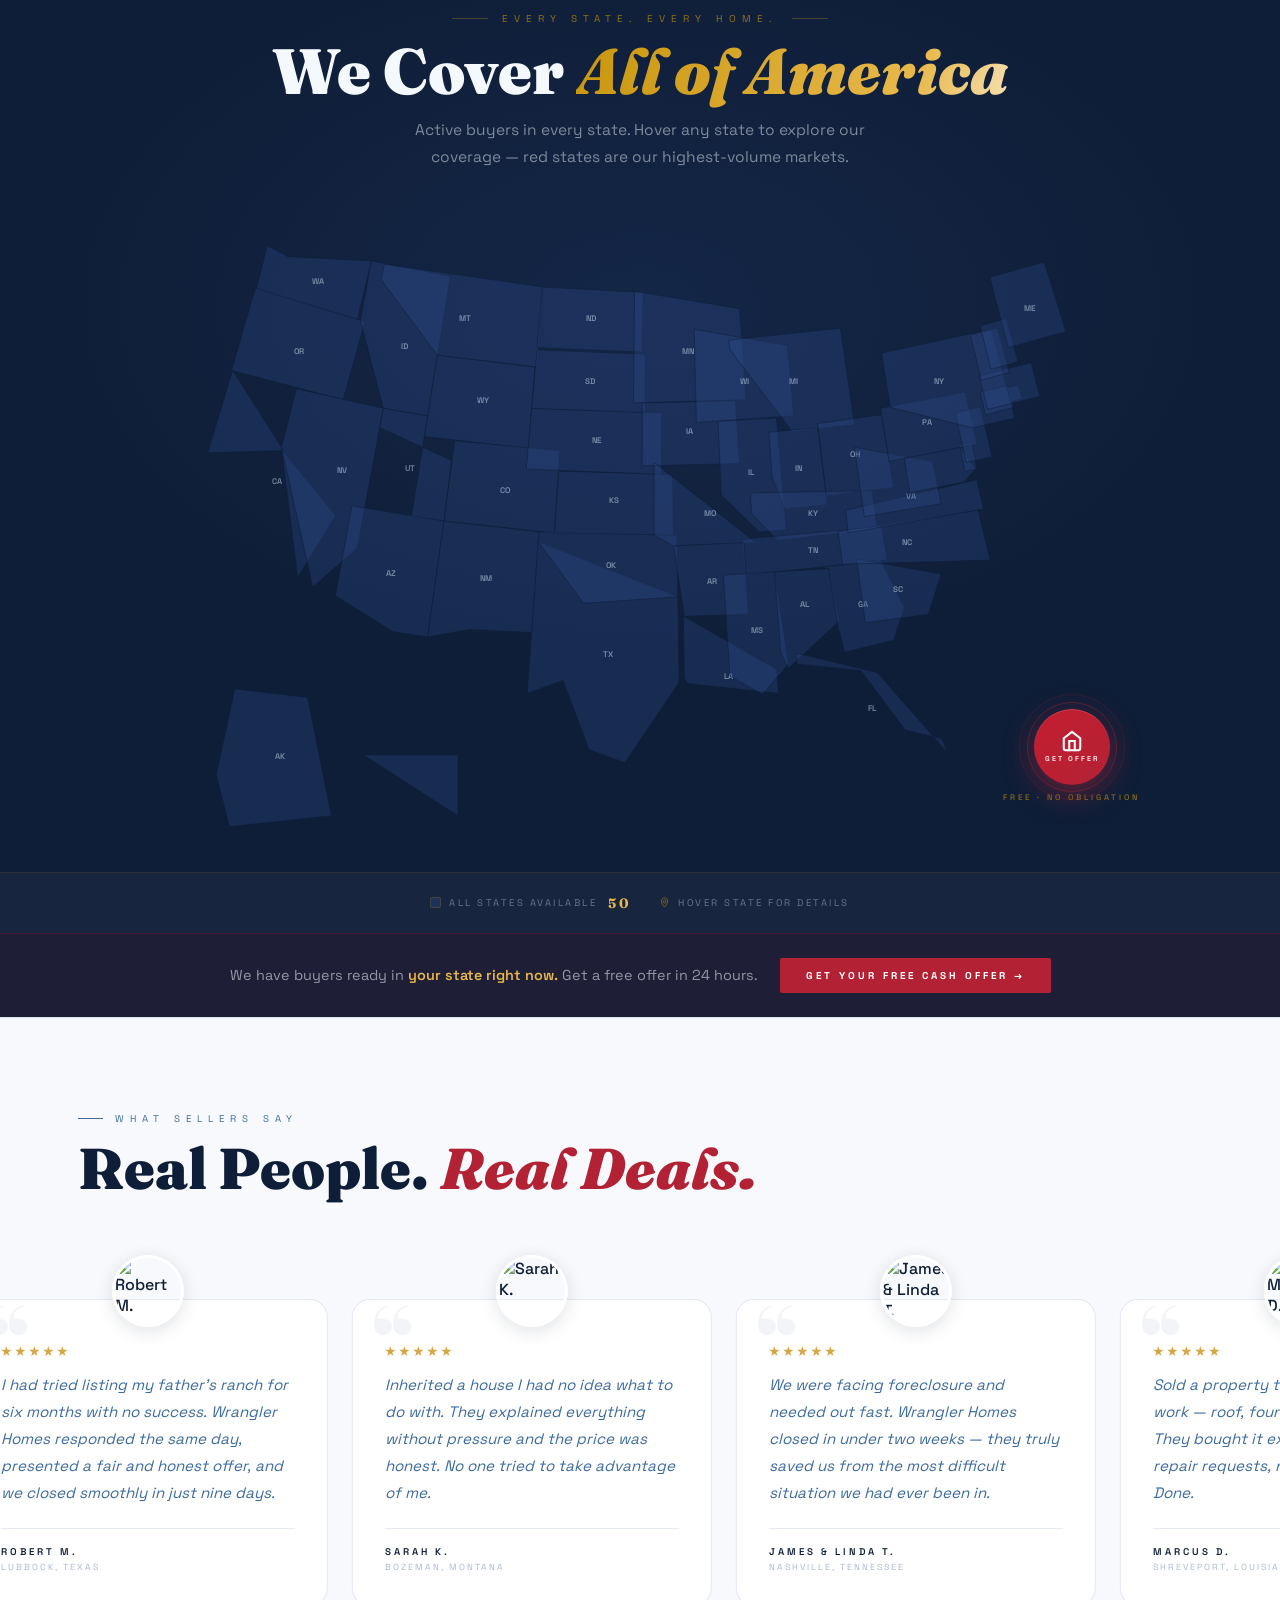
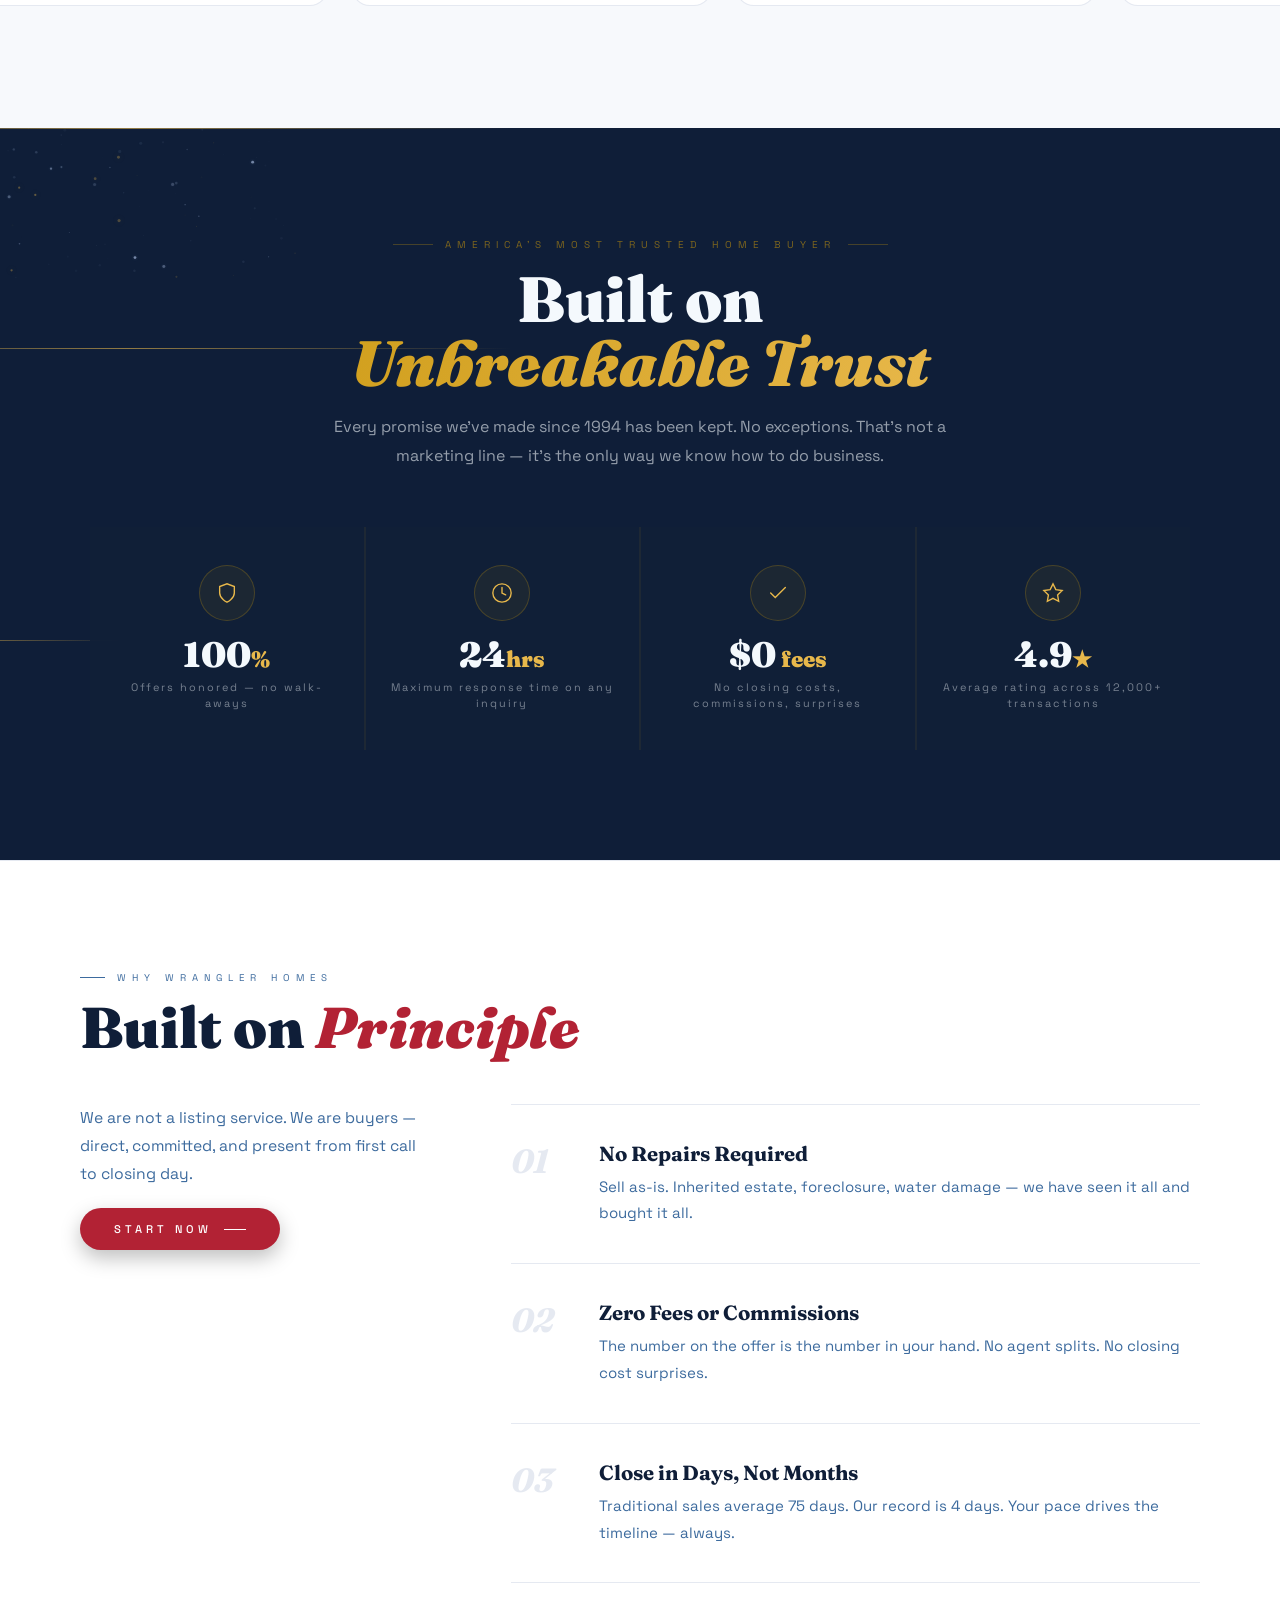
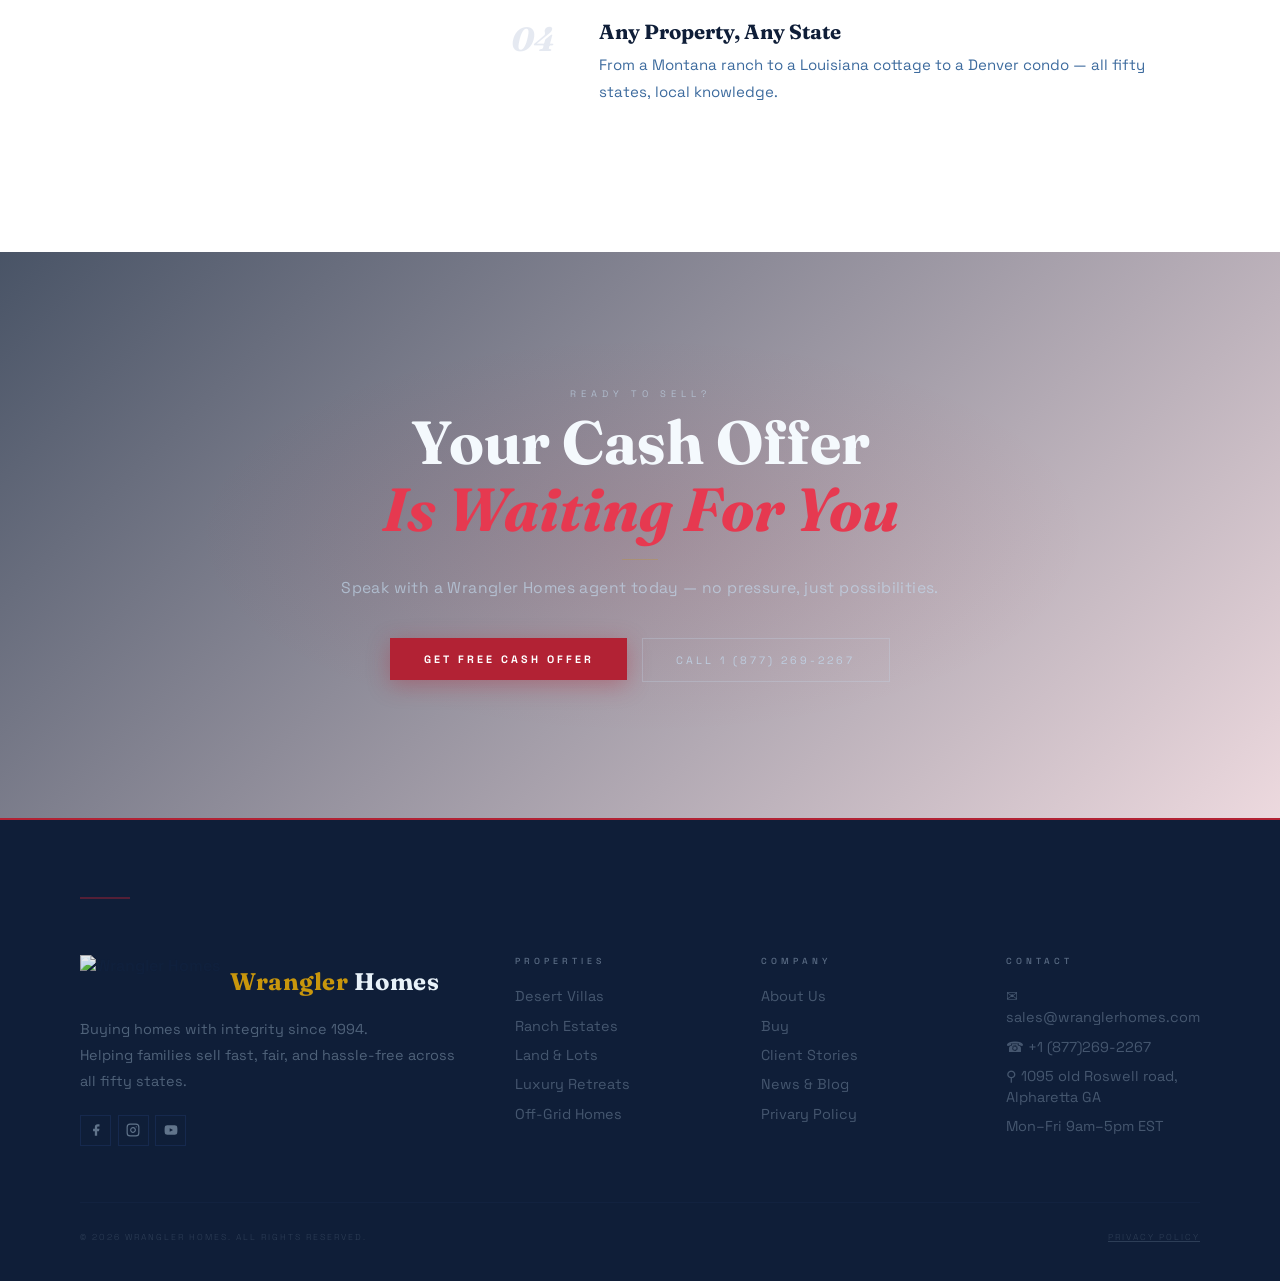
==== commit 6025705a: "ASSETS LINKS UPDATED" ====
--- a/index.html
+++ b/index.html
@@ -1722,7 +1722,7 @@
 <!-- NAV -->
 <nav id="nav">
   <a href="/" class="nav-brand">
-    <img src="assets/logown.png" alt="Wrangler Homes" class="nav-logo-img">
+    <img src="https://wranglerhomes.com/assets/logown.png" alt="Wrangler Homes" class="nav-logo-img">
     <span class="nav-brand-text"><span>Wrangler</span> Homes</span>
   </a>
   <ul class="nav-links">
@@ -1746,7 +1746,7 @@
 <section id="hero">
   <div class="hero-stripe"></div>
   <div class="hero-gold-line"></div>
-  <video id="hero-video" autoplay muted loop playsinline preload="auto" src="assets/wrangler-video.mp4"></video>
+  <video id="hero-video" autoplay muted loop playsinline preload="auto" src="https://wranglerhomes.com/assets/wrangler-video.mp4"></video>
   <div class="hero-split">
     <div class="hero-left">
       <div class="hero-eyebrow">Est. 1994 &nbsp;&bull;&nbsp; All 50 States &nbsp;&bull;&nbsp; Cash Offers</div>
@@ -2382,7 +2382,7 @@
   <div class="footer-grid">
     <div>
       <div class="footer-brand">
-        <img src="assets/logown.png" alt="Wrangler Homes" class="footer-logo-img">
+        <img src="https://wranglerhomes.com/assets/logown.png" alt="Wrangler Homes" class="footer-logo-img">
         <span class="footer-brand-text"><em>Wrangler</em> Homes</span>
       </div>
       <p class="f-tagline">Buying homes with integrity since 1994.<br>Helping families sell fast, fair, and hassle-free across all fifty states.</p>
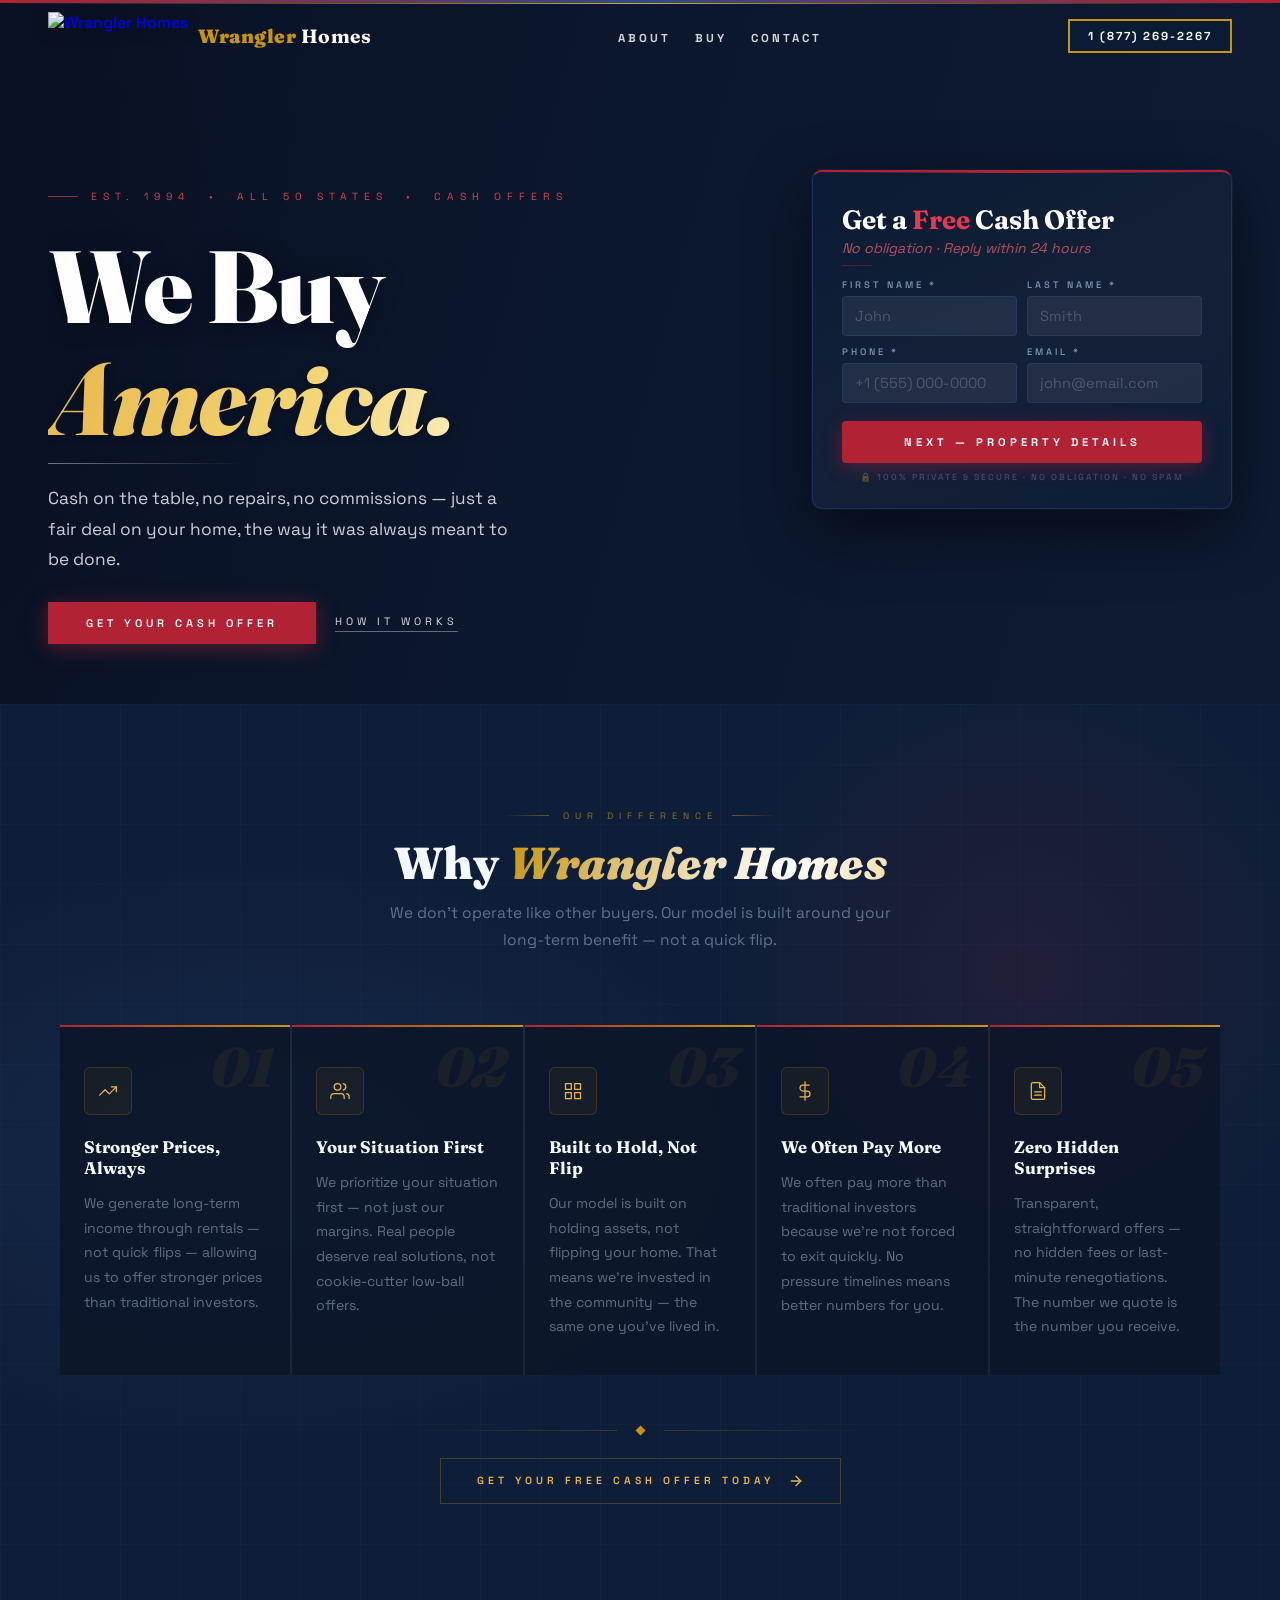
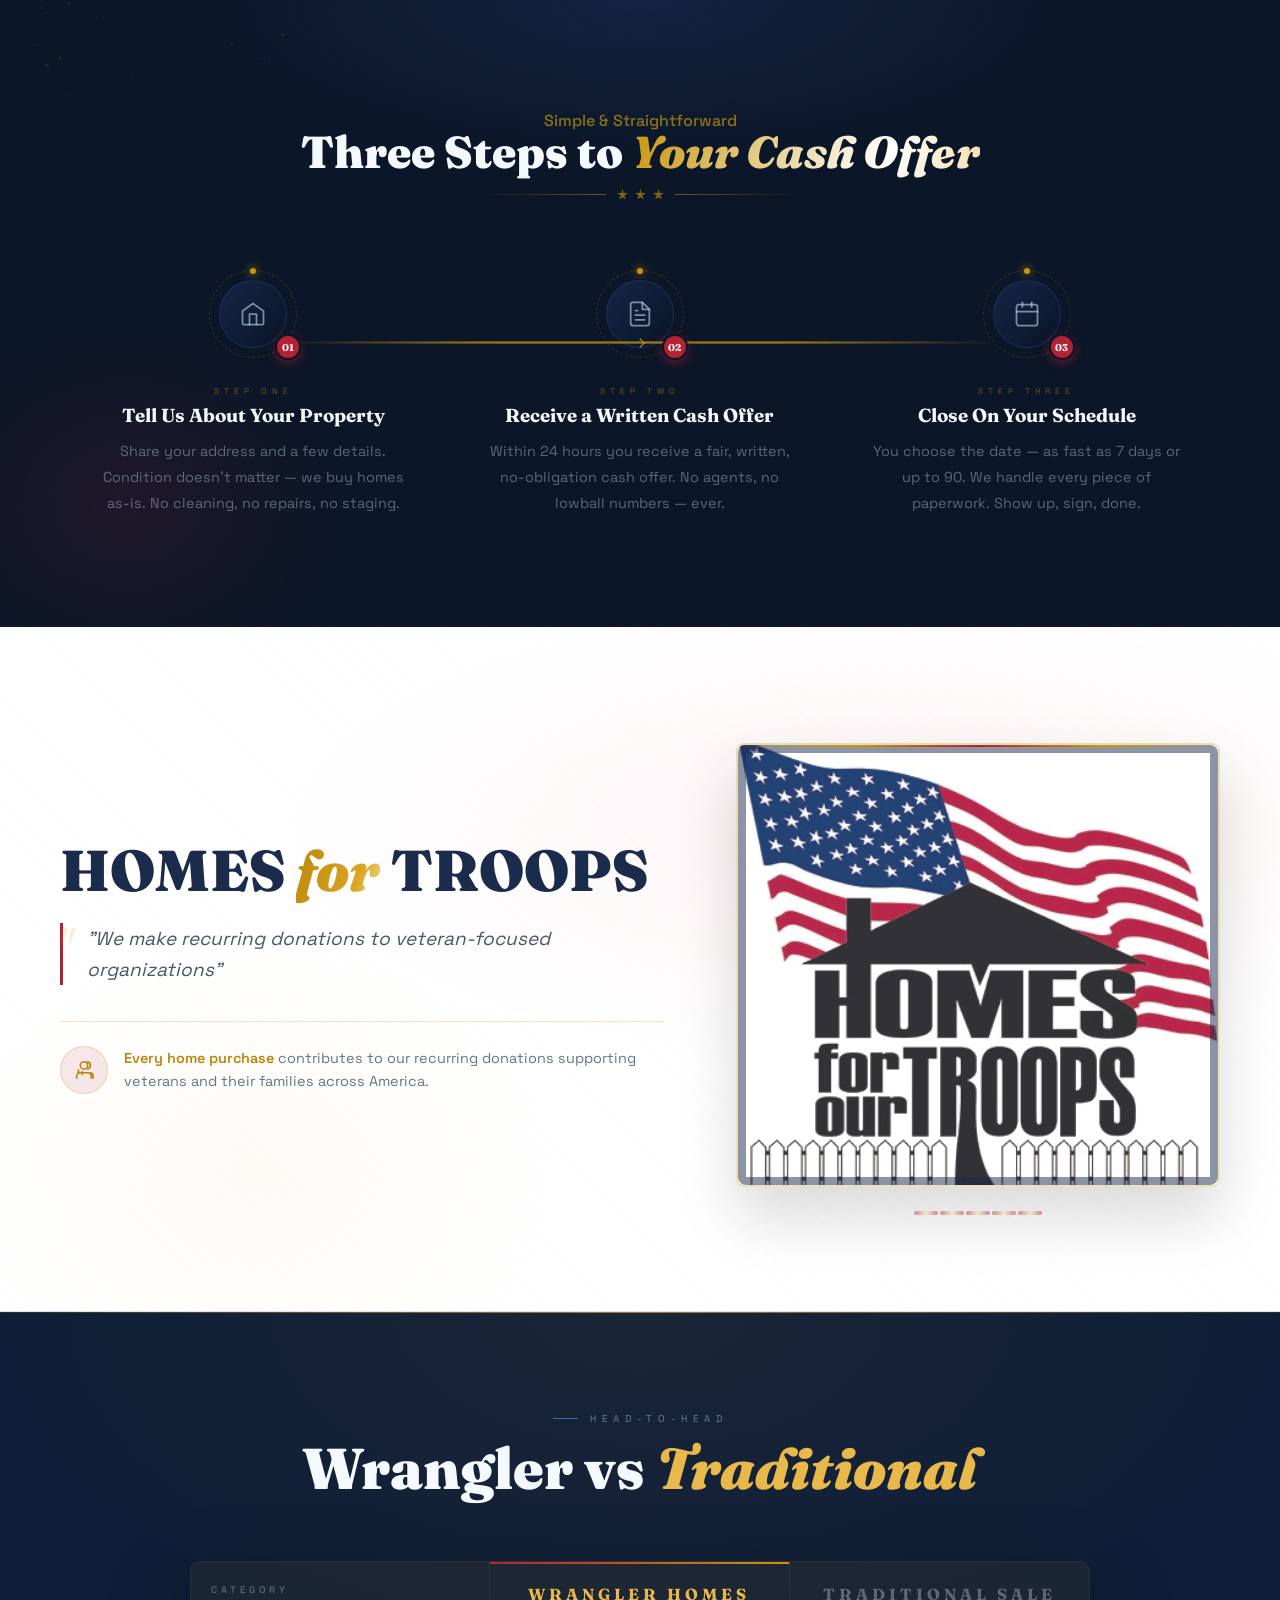
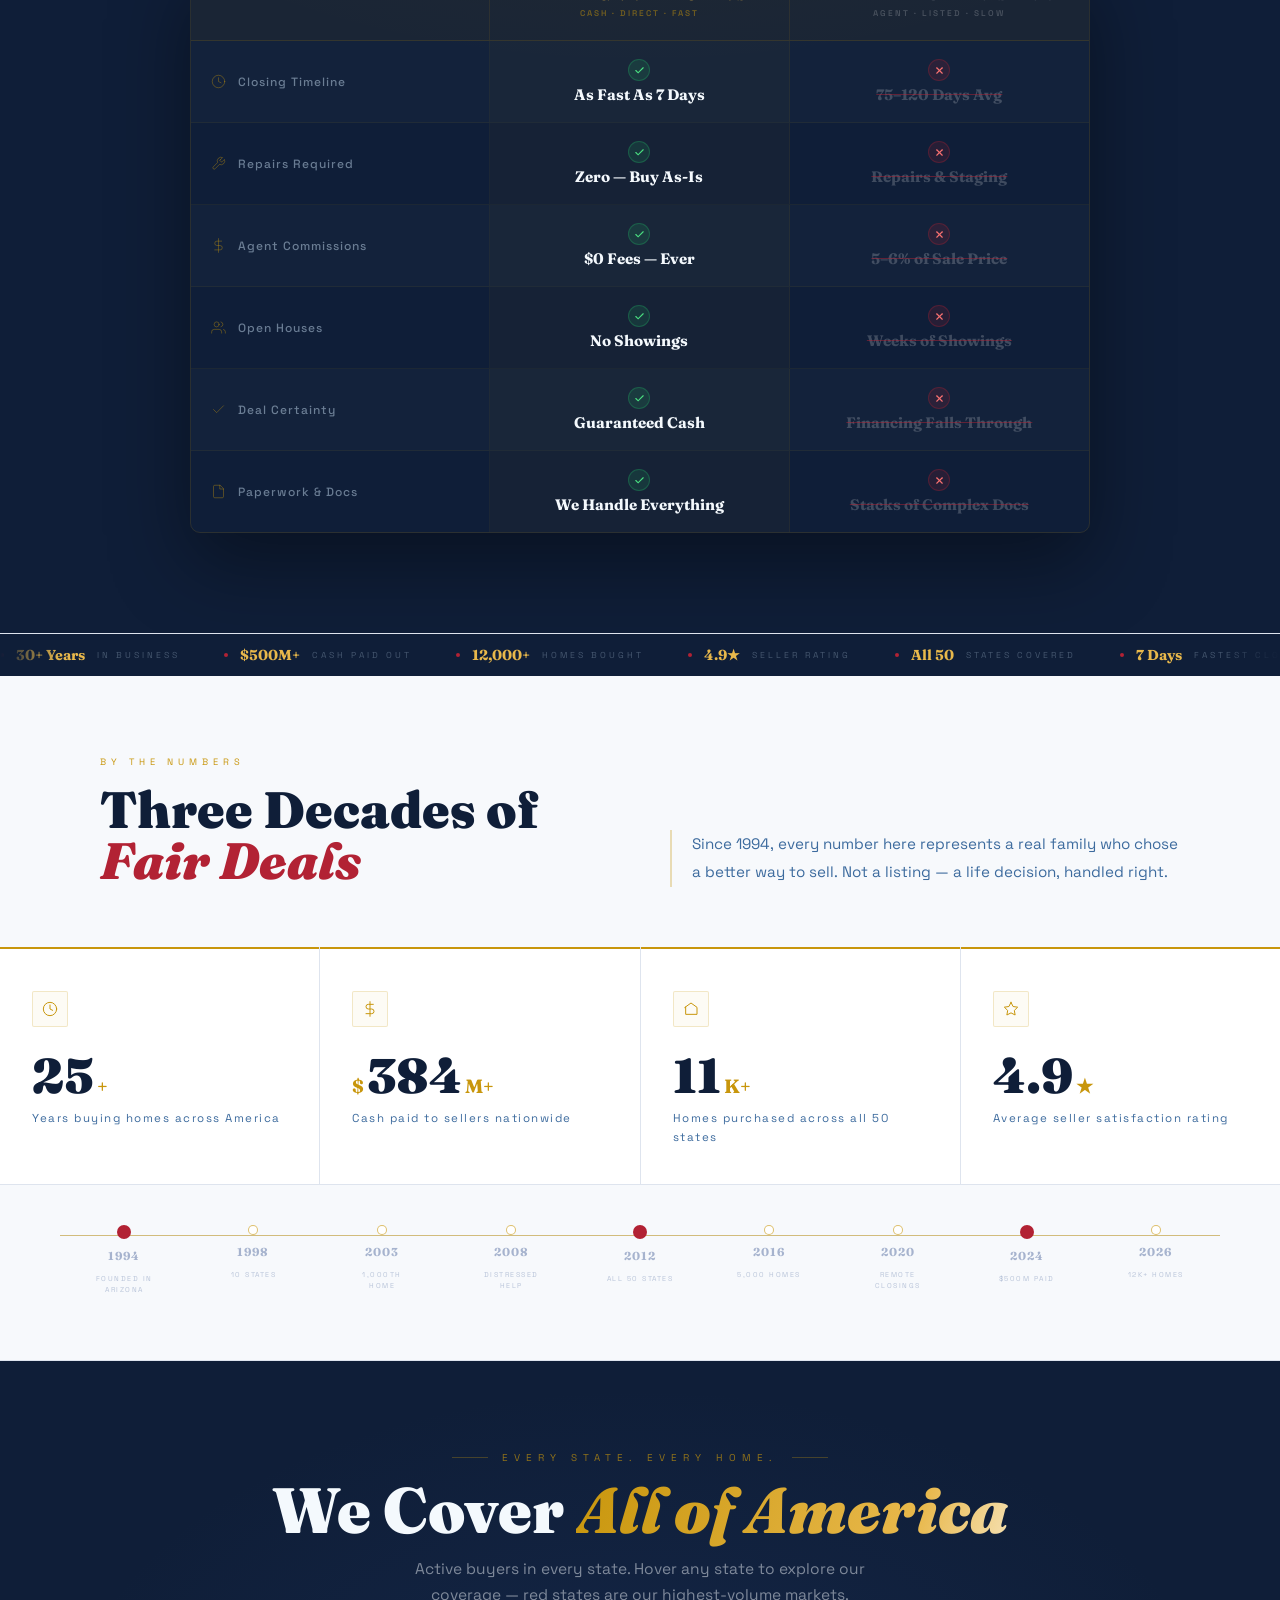
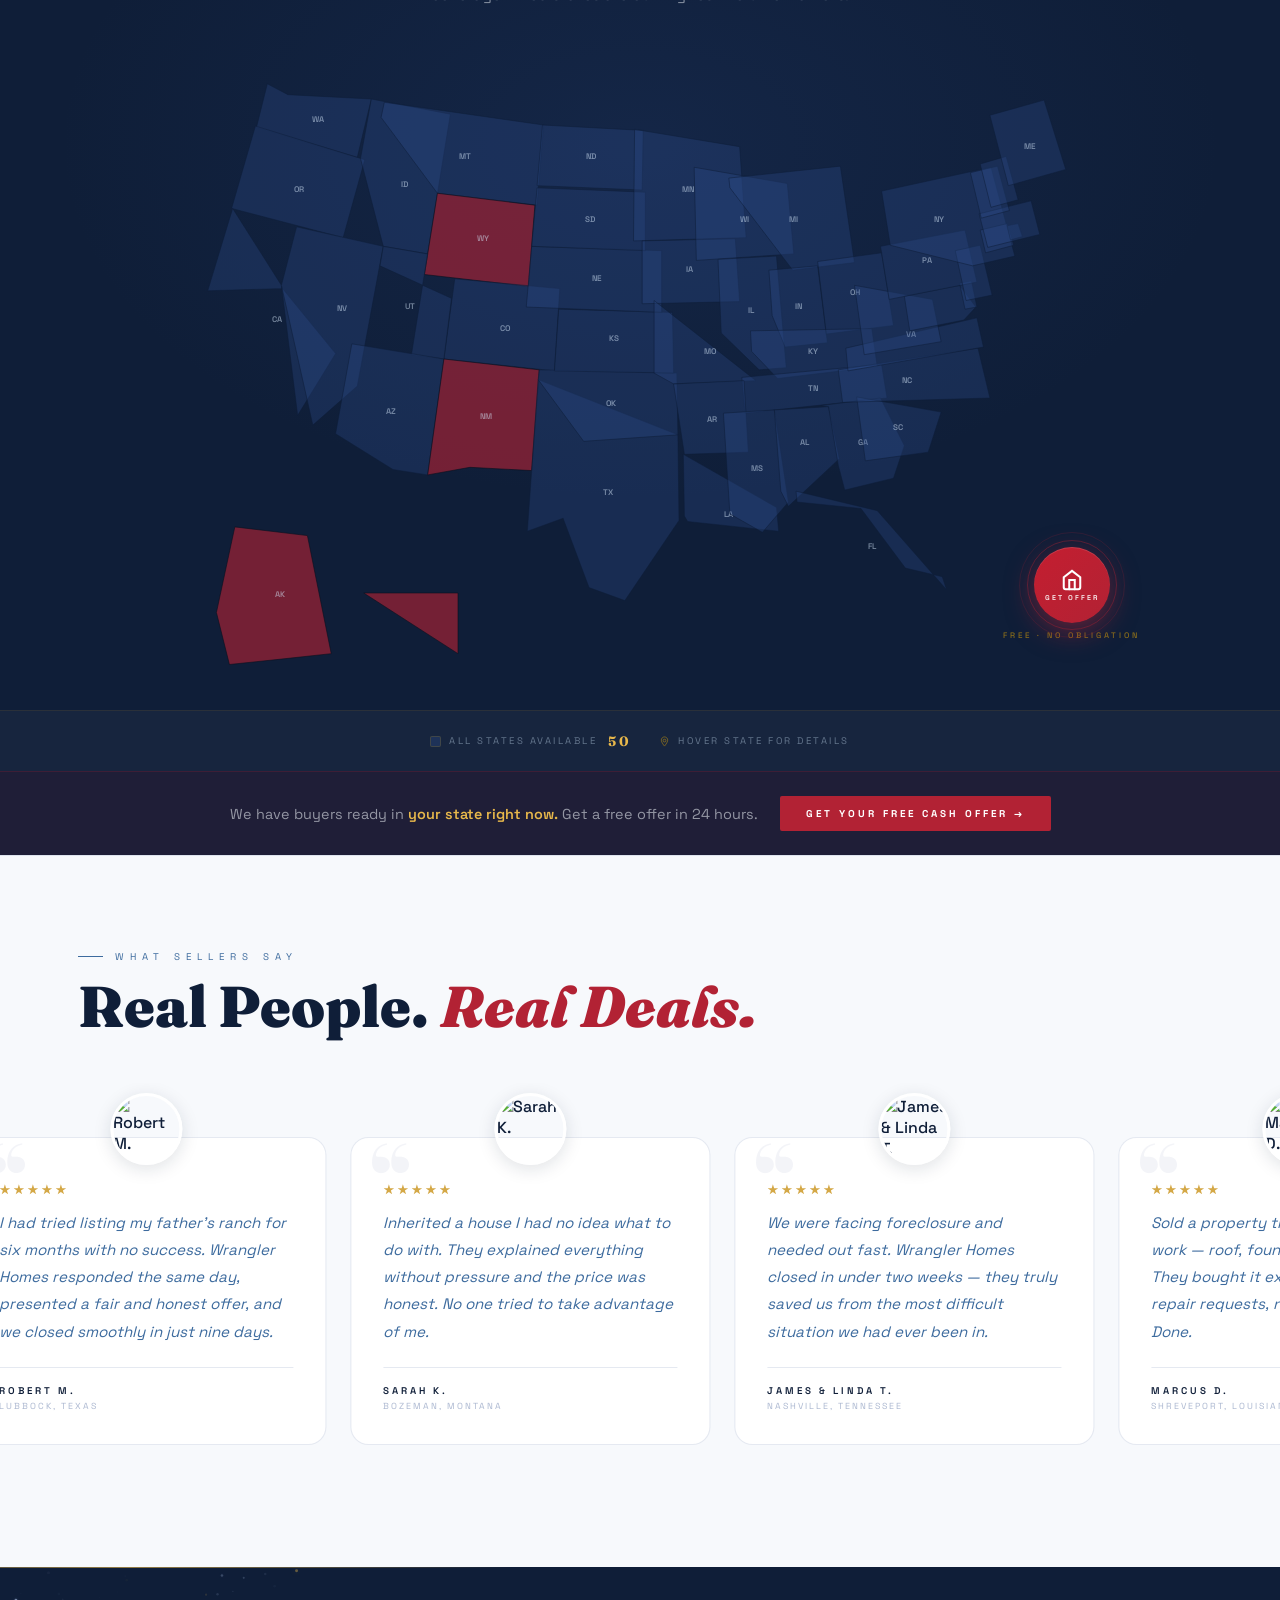
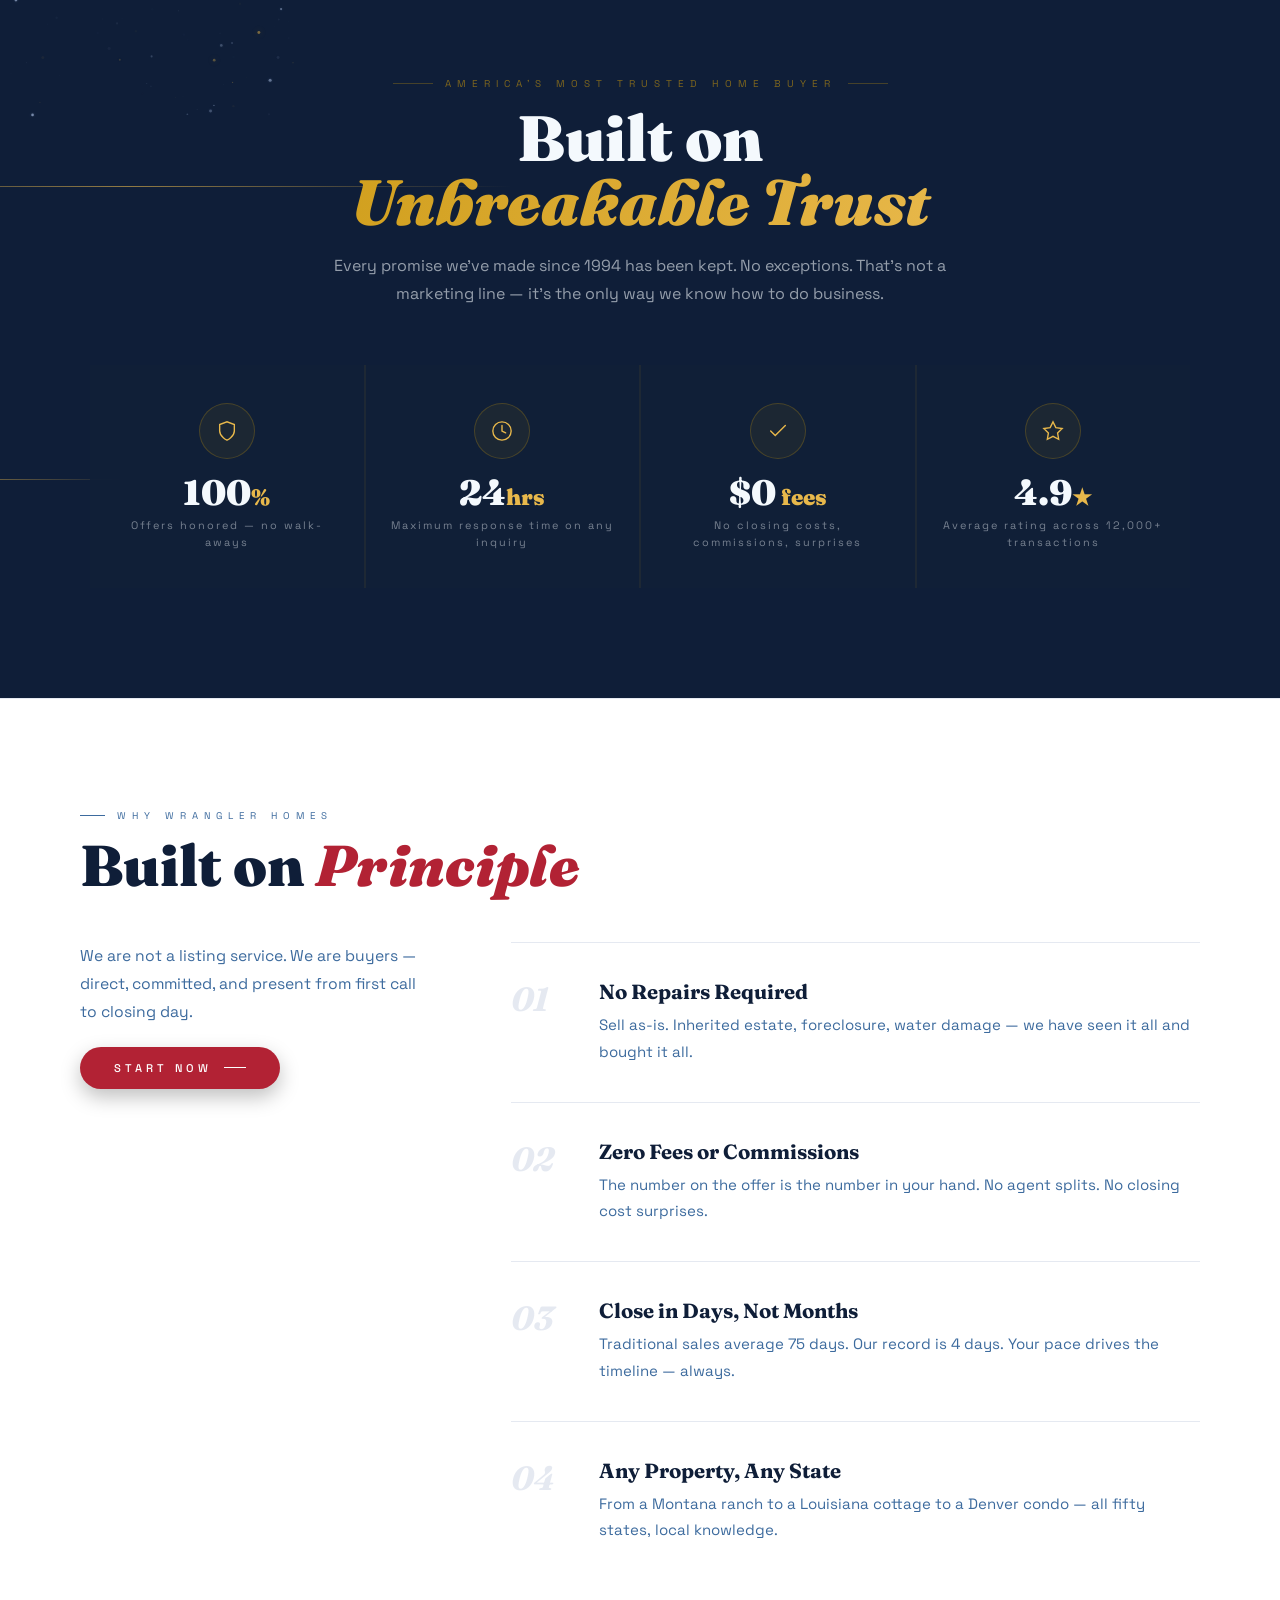
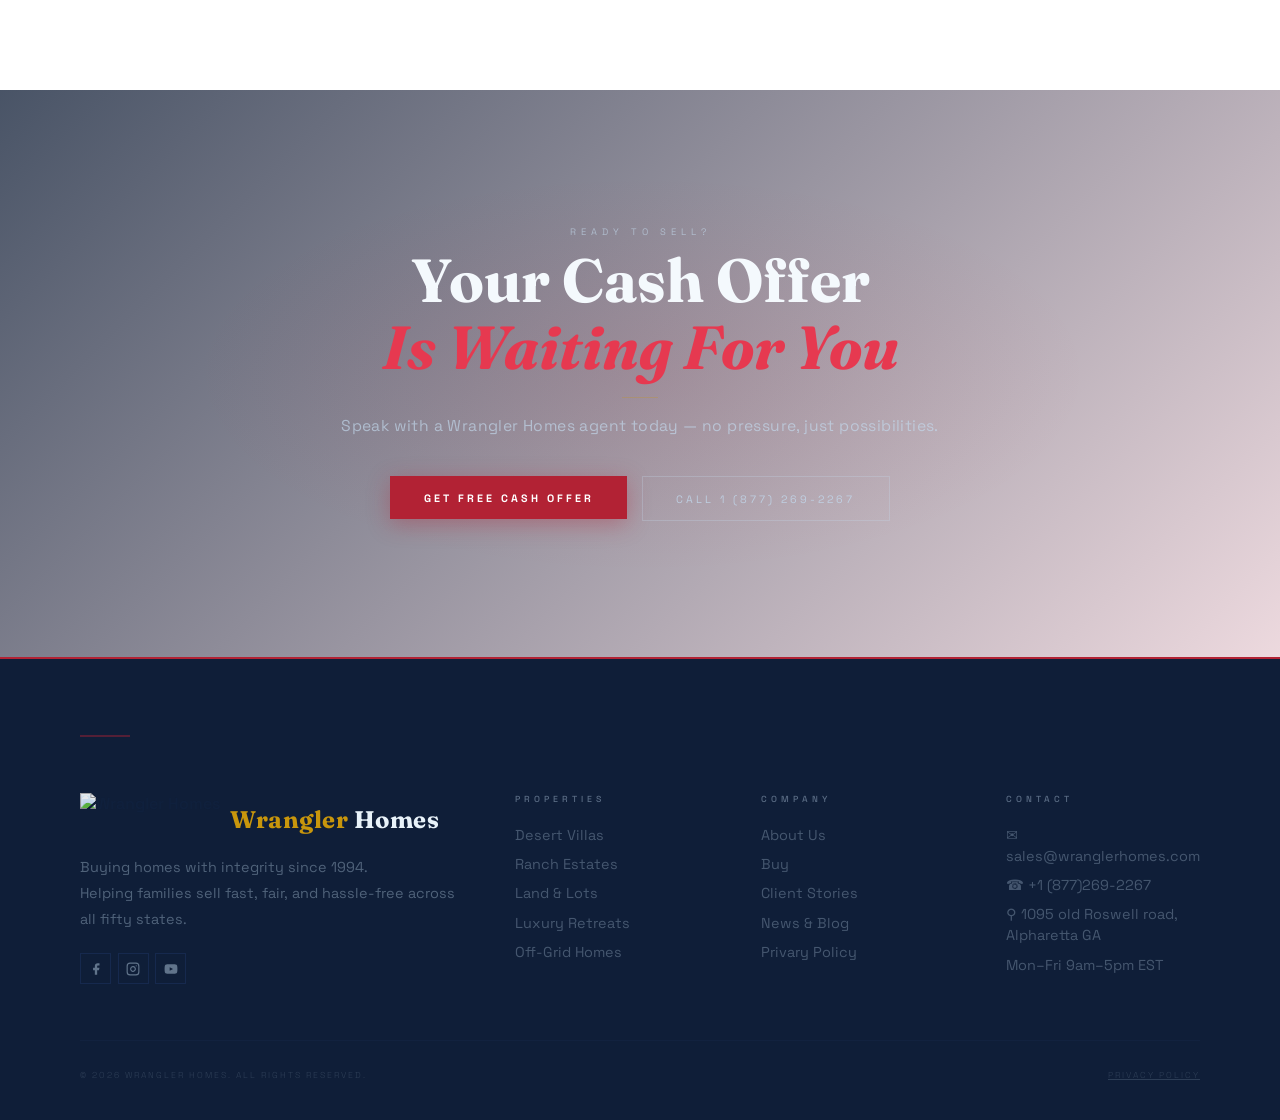
==== commit b0765857: "changes" ====
--- a/index.html
+++ b/index.html
@@ -1,3 +1,4 @@
+
 <!DOCTYPE html>
 <html lang="en">
 <head>
@@ -191,6 +192,8 @@
 .hf-btn:hover::before{clip-path:polygon(0 0,100% 0,100% 100%,0 100%)}
 .hf-btn:hover{transform:translateY(-2px)}
 .hf-btn span{position:relative;z-index:1}
+.hf-back{background:var(--blue);box-shadow:0 4px 18px rgba(44,75,138,.4)}
+.hf-back::before{background:var(--blue-mid)}
 .hf-note{text-align:center;margin-top:8px;font-family:var(--f-ui);font-size:.55rem;letter-spacing:2px;text-transform:uppercase;color:rgba(155,182,220,.32)}
 @keyframes fadeUp{from{opacity:0;transform:translateY(16px)}to{opacity:1;transform:translateY(0)}}
 @keyframes slideUp{from{opacity:0;transform:translateY(108%)}to{opacity:1;transform:translateY(0)}}
@@ -1766,26 +1769,36 @@
         <div class="hf-title">Get a <span>Free</span> Cash Offer</div>
         <div class="hf-sub">No obligation · Reply within 24 hours</div>
         <div class="hf-divider"></div>
-        <div class="form-grid">
-          <div class="form-row" id="row-fname"><label>First Name *</label><input id="f-fname" type="text" placeholder="John"><span class="err-msg">Required</span></div>
-          <div class="form-row" id="row-lname"><label>Last Name *</label><input id="f-lname" type="text" placeholder="Smith"><span class="err-msg">Required</span></div>
+        <div class="form-step" id="step-1">
+          <div class="form-grid">
+            <div class="form-row" id="row-fname"><label>First Name *</label><input id="f-fname" type="text" placeholder="John"><span class="err-msg">Required</span></div>
+            <div class="form-row" id="row-lname"><label>Last Name *</label><input id="f-lname" type="text" placeholder="Smith"><span class="err-msg">Required</span></div>
+          </div>
+          <div class="form-grid">
+            <div class="form-row" id="row-phone"><label>Phone *</label><input id="f-phone" type="tel" maxlength="16" placeholder="+1 (555) 000-0000"><span class="err-msg">Valid phone required</span></div>
+            <div class="form-row" id="row-email"><label>Email *</label><input id="f-email" type="email" placeholder="john@email.com"><span class="err-msg">Valid email required</span></div>
+          </div>
+          <button class="hf-btn hf-next" id="step1-next"><span>Next — Property Details</span></button>
         </div>
-        <div class="form-grid">
-          <div class="form-row" id="row-phone"><label>Phone *</label><input id="f-phone" type="tel" maxlength="16" placeholder="+1 (555) 000-0000"><span class="err-msg">Valid phone required</span></div>
-          <div class="form-row" id="row-email"><label>Email *</label><input id="f-email" type="email" placeholder="john@email.com"><span class="err-msg">Valid email required</span></div>
+        <div class="form-step" id="step-2" style="display:none;">
+          <div class="form-row" id="row-address"><label>Property Address *</label><input id="f-address" type="text" placeholder="123 Main St, City, State, ZIP"><span class="err-msg">Address required</span></div>
+          <div class="form-grid">
+            <div class="form-row" id="row-type"><label>Property Type *</label>
+              <select id="f-type"><option value="" disabled selected>Select type...</option><option>Single Family Home</option><option>Multi-Family</option><option>Ranch / Land</option><option>Condo / Townhouse</option><option>Commercial</option><option>Mobile Home</option></select>
+              <span class="err-msg">Please select</span></div>
+            <div class="form-row"><label>Timeline</label>
+              <select id="f-timeline"><option value="" disabled selected>How soon?</option><option>ASAP — Within 2 weeks</option><option>1–3 Months</option><option>3–6 Months</option><option>Just exploring</option></select></div>
+          </div>
+          <button class="hf-btn hf-next" id="step2-next"><span>Next — Final Details</span></button>
+          <button class="hf-btn hf-back" id="step2-back"><span>Back</span></button>
         </div>
-        <div class="form-row" id="row-address"><label>Property Address *</label><input id="f-address" type="text" placeholder="123 Main St, City, State, ZIP"><span class="err-msg">Address required</span></div>
-        <div class="form-grid">
-          <div class="form-row" id="row-type"><label>Property Type *</label>
-            <select id="f-type"><option value="" disabled selected>Select type...</option><option>Single Family Home</option><option>Multi-Family</option><option>Ranch / Land</option><option>Condo / Townhouse</option><option>Commercial</option><option>Mobile Home</option></select>
-            <span class="err-msg">Please select</span></div>
-          <div class="form-row"><label>Timeline</label>
-            <select id="f-timeline"><option value="" disabled selected>How soon?</option><option>ASAP — Within 2 weeks</option><option>1–3 Months</option><option>3–6 Months</option><option>Just exploring</option></select></div>
+        <div class="form-step" id="step-3" style="display:none;">
+          <div class="form-row"><label>Property Condition</label>
+            <select id="f-condition"><option value="" disabled selected>Select condition...</option><option>Move-in Ready</option><option>Needs Minor Repairs</option><option>Needs Major Repairs</option><option>Distressed / As-Is</option></select></div>
+          <div class="form-row"><label>Situation (Optional)</label><textarea id="f-situation" placeholder="Anything helps us serve you better..."></textarea></div>
+          <button class="hf-btn" id="hf-submit-btn"><span>Submit — Get My Free Offer</span></button>
+          <button class="hf-btn hf-back" id="step3-back"><span>Back</span></button>
         </div>
-        <div class="form-row"><label>Property Condition</label>
-          <select id="f-condition"><option value="" disabled selected>Select condition...</option><option>Move-in Ready</option><option>Needs Minor Repairs</option><option>Needs Major Repairs</option><option>Distressed / As-Is</option></select></div>
-        <div class="form-row"><label>Situation (Optional)</label><textarea id="f-situation" placeholder="Anything helps us serve you better..."></textarea></div>
-        <button class="hf-btn" id="hf-submit-btn"><span>Submit — Get My Free Offer</span></button>
         <div class="hf-note">🔒 100% Private &amp; Secure · No Obligation · No Spam</div>
       </div>
     </div>
@@ -1989,12 +2002,6 @@
                class="troops-image"
                style="width:100%; height: 440px; aspect-ratio:3/2; object-fit:cover;">
         </div>
-        <div class="troops-badge">
-          <svg viewBox="0 0 24 24" fill="none" stroke="currentColor" stroke-width="1.8">
-            <polygon points="12 2 15.09 8.26 22 9.27 17 14.14 18.18 21.02 12 17.77 5.82 21.02 7 14.14 2 9.27 8.91 8.26 12 2"/>
-          </svg>
-        </div>
-        <div class="troops-badge-text">VETERAN SUPPORT</div>
         <div class="troops-flag-strip">
           <span></span><span></span><span></span><span></span><span></span>
         </div>
@@ -2447,6 +2454,73 @@
 hbg.addEventListener('click',()=>{hbg.classList.toggle('open');drw.classList.toggle('open');document.body.style.overflow=drw.classList.contains('open')?'hidden':''});
 drw.querySelectorAll('a').forEach(a=>a.addEventListener('click',()=>{hbg.classList.remove('open');drw.classList.remove('open');document.body.style.overflow=''}));
 
+/* FORM STEPS */
+let currentStep = 1;
+const totalSteps = 3;
+function showStep(step) {
+  document.querySelectorAll('.form-step').forEach(s => s.style.display = 'none');
+  document.getElementById('step-' + step).style.display = 'block';
+  currentStep = step;
+}
+function validateStep(step) {
+  let ok = true;
+  if (step === 1) {
+    [['row-fname','f-fname',v=>v.length>=2],['row-lname','f-lname',v=>v.length>=2],
+     ['row-phone','f-phone',v=>/^[\d\s\+\-\(\)]{7,}$/.test(v)],['row-email','f-email',v=>/^[^\s@]+@[^\s@]+\.[^\s@]+$/.test(v)]
+    ].forEach(([rid,eid,fn])=>{
+      const row=document.getElementById(rid),el=document.getElementById(eid);
+      if(!row||!el)return;
+      const pass=fn(el.value.trim());
+      row.classList.toggle('has-err',!pass);el.classList.toggle('err',!pass);
+      if(!pass)ok=false;
+    });
+  } else if (step === 2) {
+    [['row-address','f-address',v=>v.length>=5],['row-type','f-type',v=>v!=='']].forEach(([rid,eid,fn])=>{
+      const row=document.getElementById(rid),el=document.getElementById(eid);
+      if(!row||!el)return;
+      const pass=fn(el.value.trim());
+      row.classList.toggle('has-err',!pass);el.classList.toggle('err',!pass);
+      if(!pass)ok=false;
+    });
+  }
+  return ok;
+}
+document.getElementById('step1-next').addEventListener('click', () => {
+  if (validateStep(1)) {
+    // Capture data for step 1
+    const data = {
+      fname: document.getElementById('f-fname').value,
+      lname: document.getElementById('f-lname').value,
+      phone: document.getElementById('f-phone').value,
+      email: document.getElementById('f-email').value,
+      step: 1
+    };
+    // Send partial data (assuming endpoint exists)
+    fetch('/api/lead', { method: 'POST', headers: {'Content-Type':'application/json'}, body: JSON.stringify(data) }).catch(() => {});
+    showStep(2);
+  } else {
+    document.querySelector('.form-row.has-err')?.scrollIntoView({behavior:'smooth',block:'center'});
+  }
+});
+document.getElementById('step2-next').addEventListener('click', () => {
+  if (validateStep(2)) {
+    // Capture data for step 2
+    const data = {
+      address: document.getElementById('f-address').value,
+      type: document.getElementById('f-type').value,
+      timeline: document.getElementById('f-timeline').value,
+      step: 2
+    };
+    // Send partial data
+    fetch('/api/lead', { method: 'POST', headers: {'Content-Type':'application/json'}, body: JSON.stringify(data) }).catch(() => {});
+    showStep(3);
+  } else {
+    document.querySelector('.form-row.has-err')?.scrollIntoView({behavior:'smooth',block:'center'});
+  }
+});
+document.getElementById('step2-back').addEventListener('click', () => showStep(1));
+document.getElementById('step3-back').addEventListener('click', () => showStep(2));
+
 /* FORM */
 function validateForm(){
   let ok=true;
@@ -2468,7 +2542,23 @@
   ['input','change'].forEach(ev=>el.addEventListener(ev,()=>{el.classList.remove('err');row.classList.remove('has-err')}));
 });
 document.getElementById('hf-submit-btn').addEventListener('click',()=>{
-  if(validateForm())openModal();
+  if(validateForm()){
+    // Send final data
+    const data = {
+      fname: document.getElementById('f-fname').value,
+      lname: document.getElementById('f-lname').value,
+      phone: document.getElementById('f-phone').value,
+      email: document.getElementById('f-email').value,
+      address: document.getElementById('f-address').value,
+      type: document.getElementById('f-type').value,
+      timeline: document.getElementById('f-timeline').value,
+      condition: document.getElementById('f-condition').value,
+      situation: document.getElementById('f-situation').value,
+      step: 3
+    };
+    fetch('/api/lead', { method: 'POST', headers: {'Content-Type':'application/json'}, body: JSON.stringify(data) }).catch(() => {});
+    openModal();
+  }
   else document.querySelector('.form-row.has-err')?.scrollIntoView({behavior:'smooth',block:'center'});
 });
 
@@ -2615,11 +2705,11 @@
     ['Nevada',        'M163,154L243,172L219,301L178,337L149,208Z',false],
     ['Idaho',         'M232,36L305,50L284,179L243,172L222,91Z',false],
     ['Montana',       'M244,39L391,60L385,134L293,123L241,53Z',false],
-    ['Wyoming',       'M293,123L383,134L377,209L281,198Z',false],
+    ['Wyoming',       'M293,123L383,134L377,209L281,198Z',true],
     ['Colorado',      'M309,202L406,211L401,287L299,276Z',false],
     ['Utah',          'M243,172L284,179L269,272L299,276L306,220L240,190Z',false],
     ['Arizona',       'M214,262L299,276L284,383L252,378L199,345Z',false],
-    ['New Mexico',    'M299,276L387,286L380,379L323,376L284,383Z',false],
+    ['New Mexico',    'M299,276L387,286L380,379L323,376L284,383Z',true],
     ['Texas',         'M386,295L515,346L516,425L466,499L433,487L409,423L376,435Z',false],
     ['Oklahoma',      'M387,286L514,289L515,346L428,352L386,295Z',false],
     ['Kansas',        'M405,230L510,233L511,289L401,287Z',false],
@@ -2657,8 +2747,8 @@
     ['Vermont',       'M785,104L810,98L821,139L795,146Z',false],
     ['New Hampshire', 'M794,96L818,89L829,129L804,136Z',false],
     ['Maine',         'M803,51L853,37L873,101L820,116Z',false],
-    ['Alaska',        'M106,431L173,439L195,548L149,553L101,558L89,510Z',false],
-    ['Hawaii',        'M225,492L312,548L312,492L248,492Z',false],
+    ['Alaska',        'M106,431L173,439L195,548L149,553L101,558L89,510Z',true],
+    ['Hawaii',        'M225,492L312,548L312,492L248,492Z',true],
   ];
   const STATE_ABBREV={'Alabama':'AL','Alaska':'AK','Arizona':'AZ','Arkansas':'AR','California':'CA','Colorado':'CO','Connecticut':'CT','Delaware':'DE','Florida':'FL','Georgia':'GA','Hawaii':'HI','Idaho':'ID','Illinois':'IL','Indiana':'IN','Iowa':'IA','Kansas':'KS','Kentucky':'KY','Louisiana':'LA','Maine':'ME','Maryland':'MD','Massachusetts':'MA','Michigan':'MI','Minnesota':'MN','Mississippi':'MS','Missouri':'MO','Montana':'MT','Nebraska':'NE','Nevada':'NV','New Hampshire':'NH','New Jersey':'NJ','New Mexico':'NM','New York':'NY','North Carolina':'NC','North Dakota':'ND','Ohio':'OH','Oklahoma':'OK','Oregon':'OR','Pennsylvania':'PA','Rhode Island':'RI','South Carolina':'SC','South Dakota':'SD','Tennessee':'TN','Texas':'TX','Utah':'UT','Vermont':'VT','Virginia':'VA','Washington':'WA','West Virginia':'WV','Wisconsin':'WI','Wyoming':'WY'};
   const STATE_CENTERS={'Washington':[183,55],'Oregon':[165,120],'California':[145,240],'Nevada':[205,230],'Idaho':[263,115],'Montana':[318,90],'Wyoming':[335,165],'Colorado':[355,248],'Utah':[268,228],'Arizona':[250,325],'New Mexico':[338,330],'Texas':[450,400],'Oklahoma':[453,318],'Kansas':[456,258],'Nebraska':[440,202],'South Dakota':[434,148],'North Dakota':[435,90],'Minnesota':[524,120],'Iowa':[526,194],'Missouri':[545,270],'Wisconsin':[576,148],'Illinois':[582,232],'Michigan':[622,148],'Indiana':[626,228],'Ohio':[678,215],'Kentucky':[640,270],'Tennessee':[640,304],'Arkansas':[546,332],'Louisiana':[562,420],'Mississippi':[588,378],'Alabama':[632,354],'Georgia':[686,354],'Florida':[694,450],'South Carolina':[718,340],'North Carolina':[726,296],'Virginia':[730,254],'Pennsylvania':[745,186],'New York':[756,148],'Maine':[840,80],'Alaska':[148,494],'Hawaii':[268,516]};
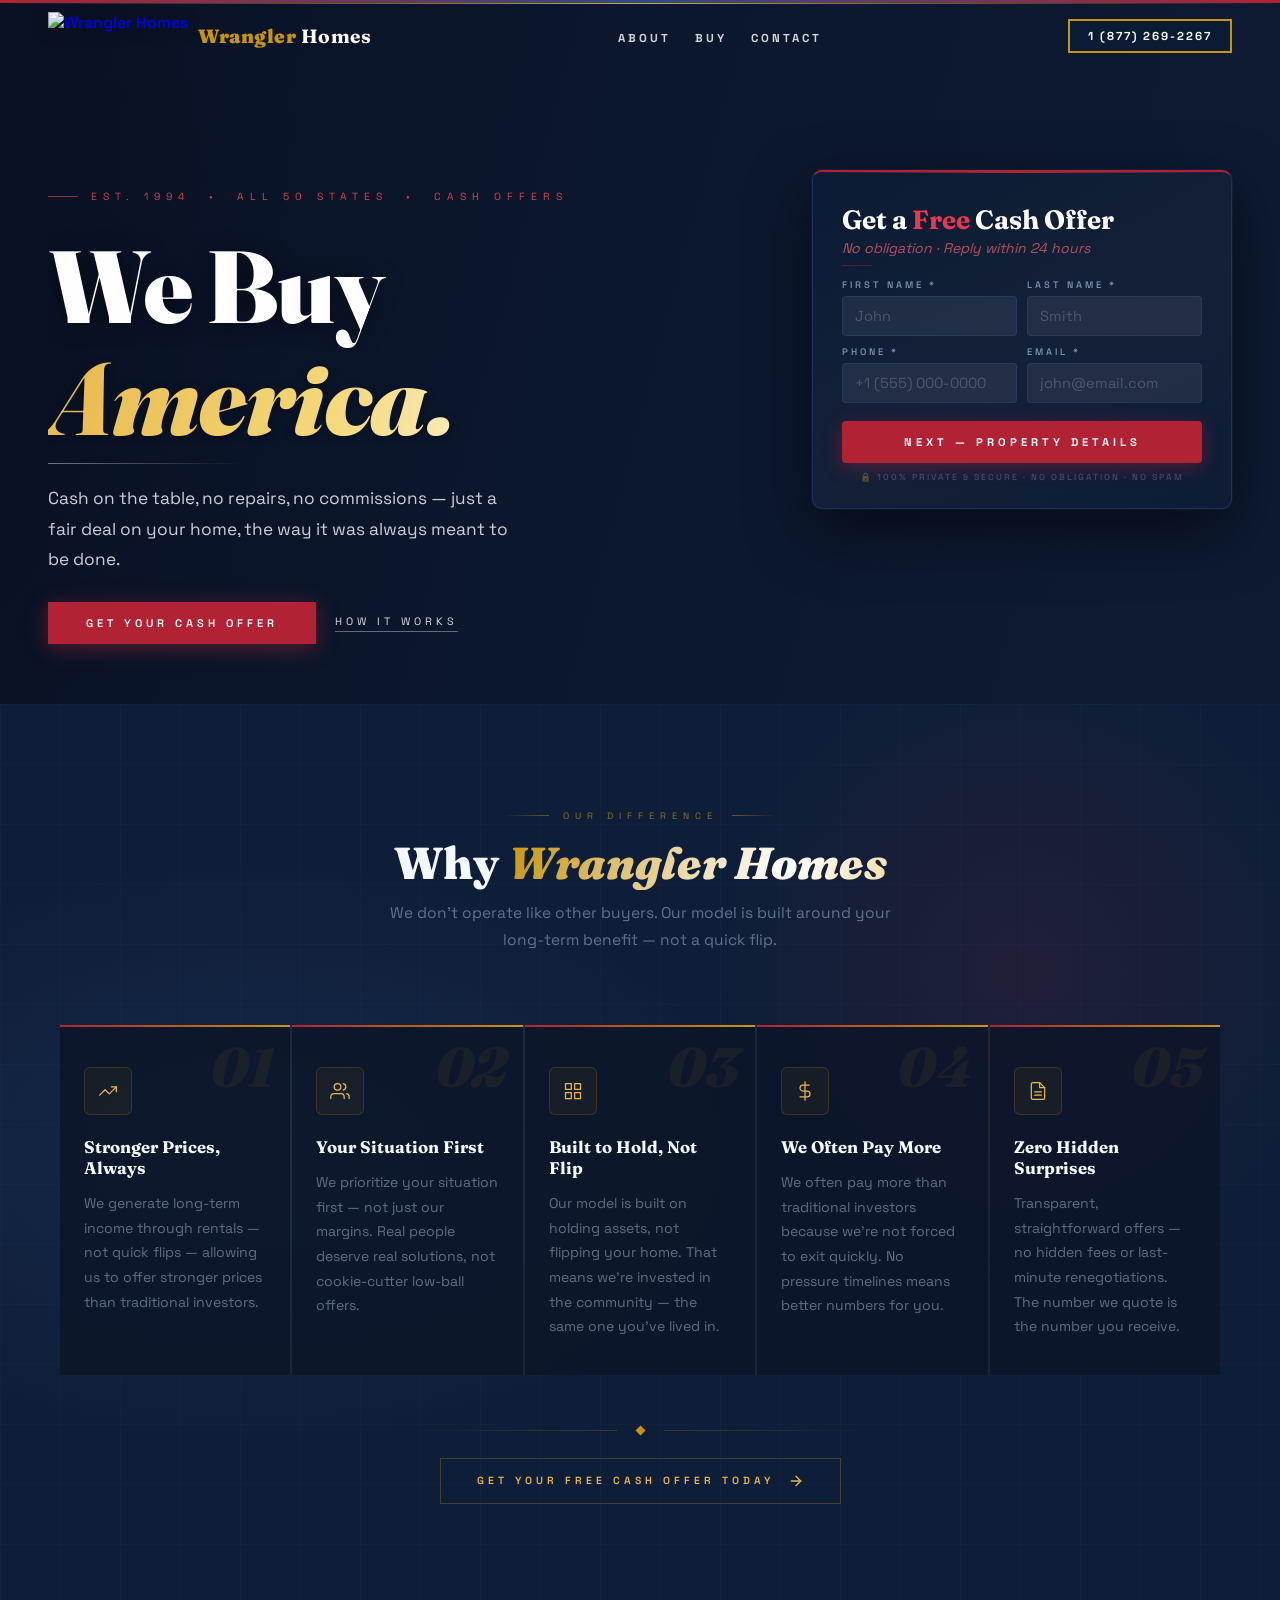
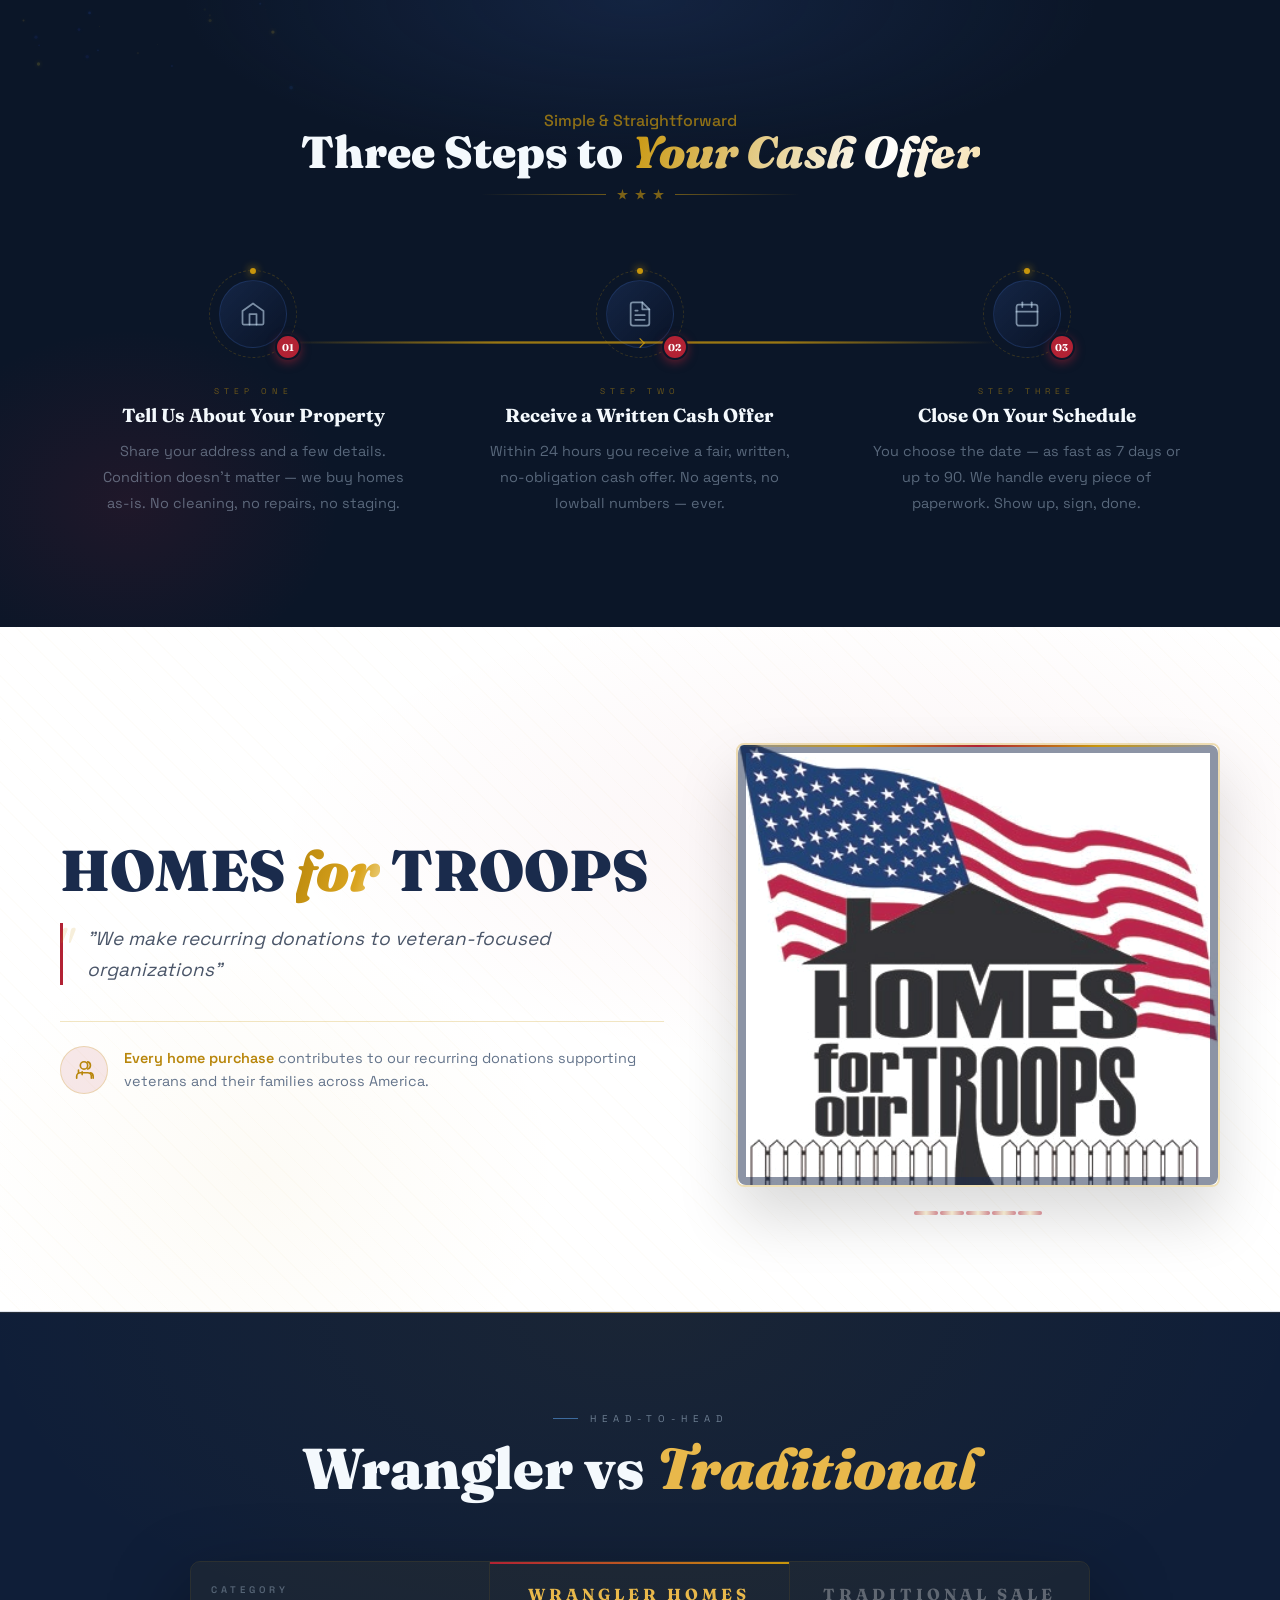
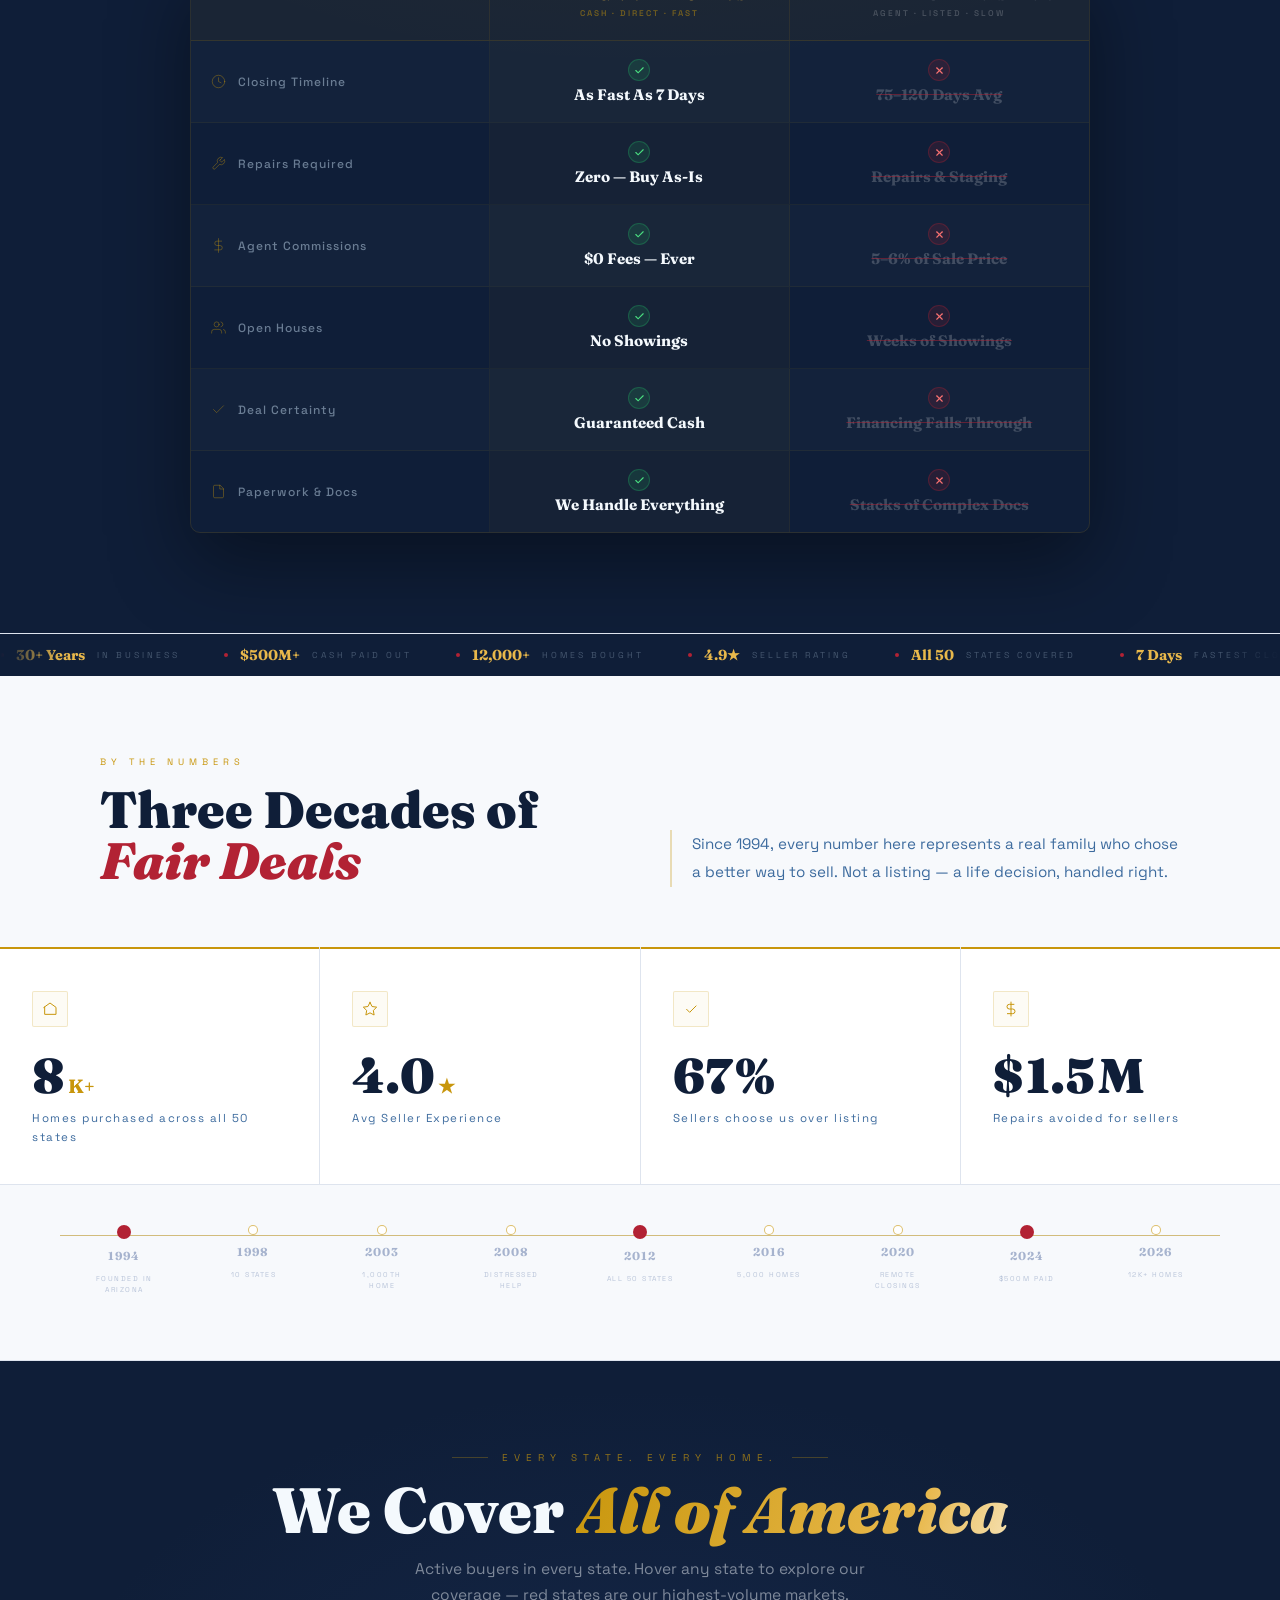
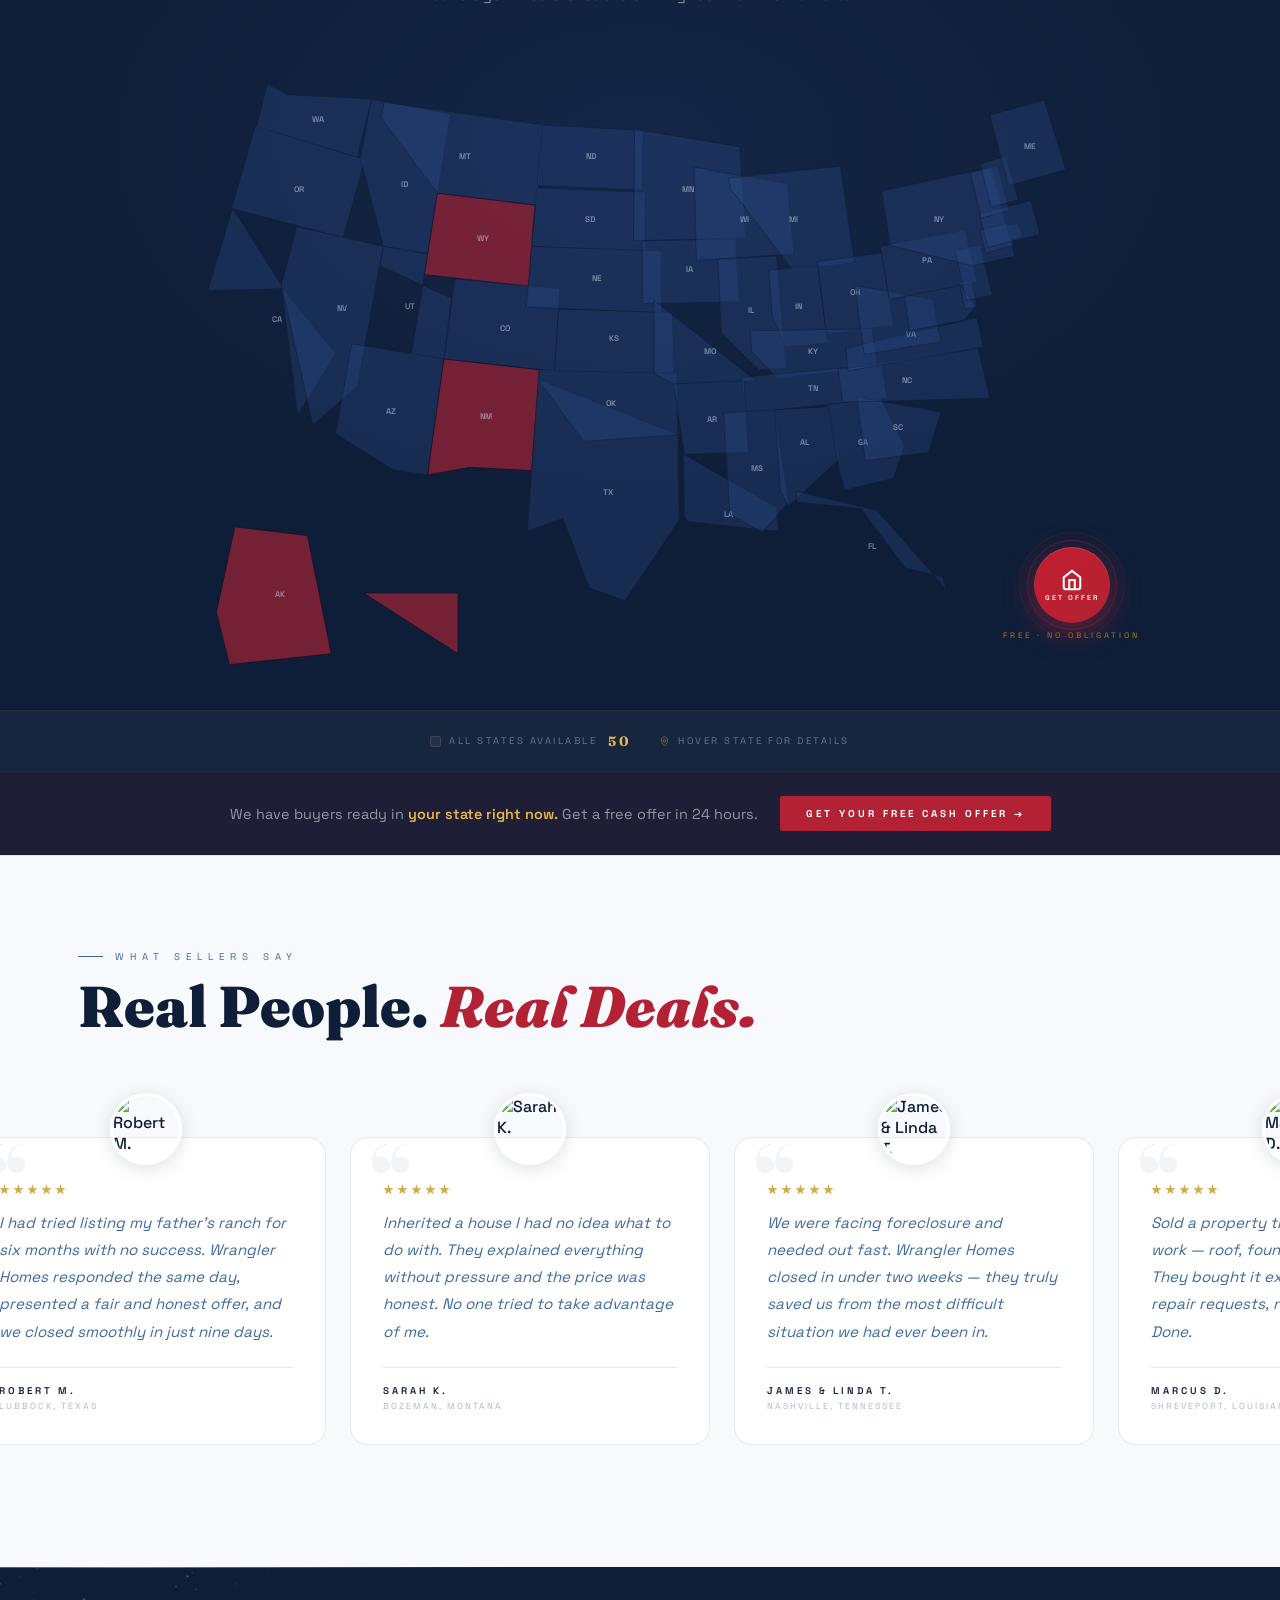
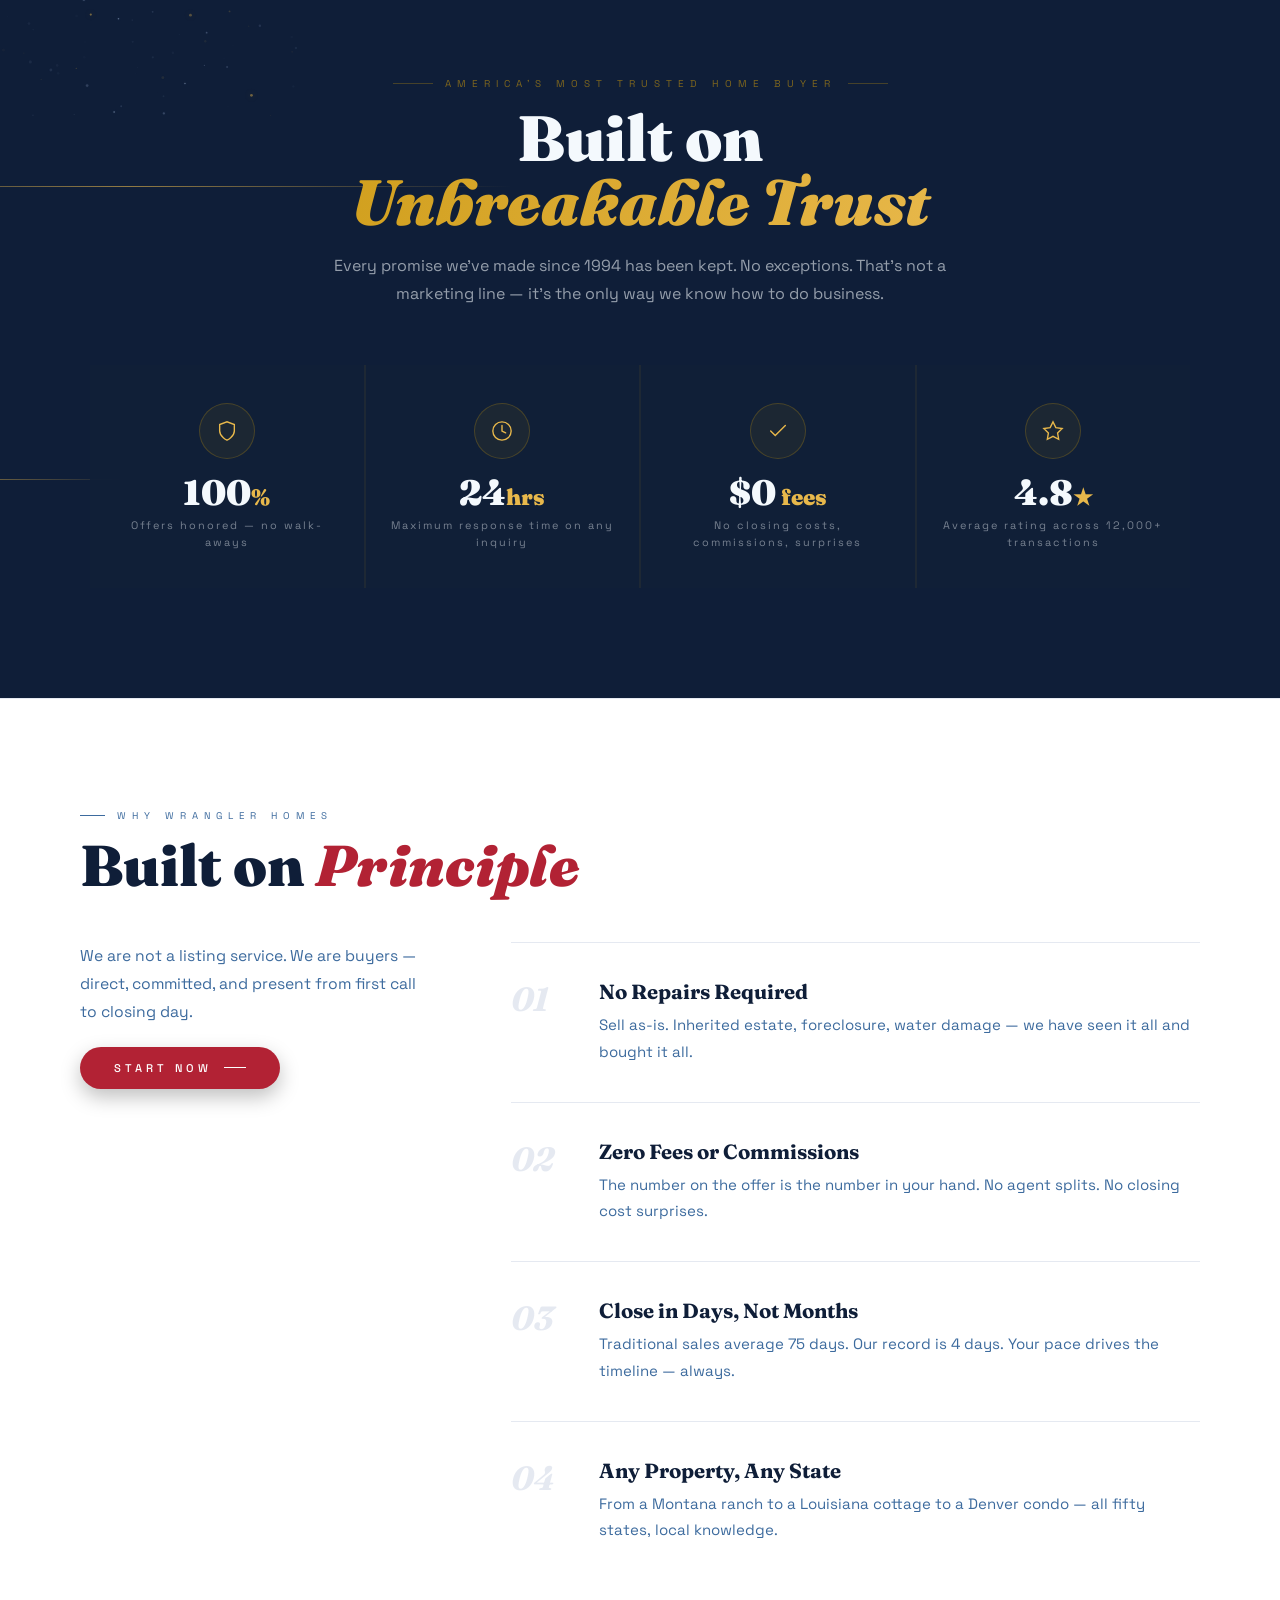
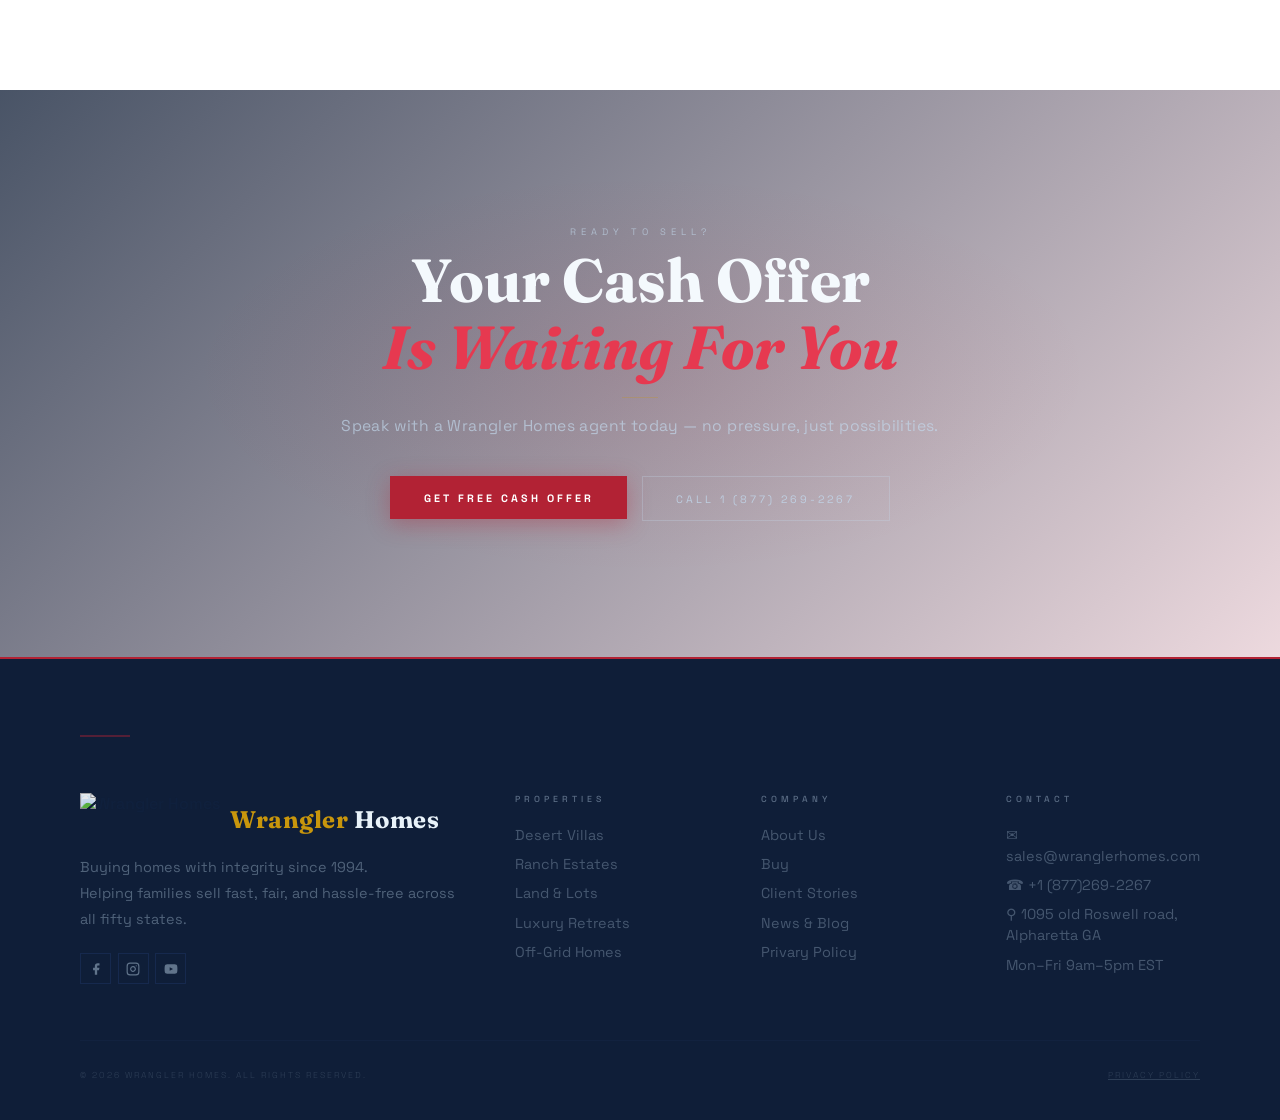
==== commit 637d3d5f: "updated home page" ====
--- a/index.html
+++ b/index.html
@@ -2159,26 +2159,57 @@
     <p class="sdec-sub">Since 1994, every number here represents a real family who chose a better way to sell. Not a listing — a life decision, handled right.</p>
   </div>
   <div class="sdec-orbs" id="sdec-orbs">
-    <div class="sorb">
-      <div class="sorb-icon"><svg viewBox="0 0 24 24" fill="none" stroke="currentColor" stroke-width="1.5" stroke-linecap="round"><circle cx="12" cy="12" r="10"/><polyline points="12 6 12 12 16 14"/></svg></div>
-      <div class="sorb-num"><span id="cnt-y">0</span><span class="sorb-sfx">+</span></div>
-      <div class="sorb-lbl">Years buying homes across America</div>
-    </div>
-    <div class="sorb">
-      <div class="sorb-icon"><svg viewBox="0 0 24 24" fill="none" stroke="currentColor" stroke-width="1.5" stroke-linecap="round"><line x1="12" y1="1" x2="12" y2="23"/><path d="M17 5H9.5a3.5 3.5 0 0 0 0 7h5a3.5 3.5 0 0 1 0 7H6"/></svg></div>
-      <div class="sorb-num"><span class="sorb-pfx">$</span><span id="cnt-m">0</span><span class="sorb-sfx">M+</span></div>
-      <div class="sorb-lbl">Cash paid to sellers nationwide</div>
-    </div>
-    <div class="sorb">
-      <div class="sorb-icon"><svg viewBox="0 0 24 24" fill="none" stroke="currentColor" stroke-width="1.5" stroke-linecap="round"><path d="M3 9.5L12 3l9 6.5V20H4V9.5z"/></svg></div>
-      <div class="sorb-num"><span id="cnt-h">0</span><span class="sorb-sfx">K+</span></div>
-      <div class="sorb-lbl">Homes purchased across all 50 states</div>
-    </div>
-    <div class="sorb">
-      <div class="sorb-icon"><svg viewBox="0 0 24 24" fill="none" stroke="currentColor" stroke-width="1.5" stroke-linecap="round"><polygon points="12 2 15.09 8.26 22 9.27 17 14.14 18.18 21.02 12 17.77 5.82 21.02 7 14.14 2 9.27 8.91 8.26 12 2"/></svg></div>
-      <div class="sorb-num"><span id="cnt-r">0</span><span class="sorb-sfx">★</span></div>
-      <div class="sorb-lbl">Average seller satisfaction rating</div>
-    </div>
+
+<div class="sorb">
+  <div class="sorb-icon">
+    <svg viewBox="0 0 24 24" fill="none" stroke="currentColor" stroke-width="1.5" stroke-linecap="round">
+      <path d="M3 9.5L12 3l9 6.5V20H4V9.5z"/>
+    </svg>
+  </div>
+  <div class="sorb-num">
+    <span id="cnt-h">0</span>
+    <span class="sorb-sfx">K+</span>
+  </div>
+  <div class="sorb-lbl">Homes purchased across all 50 states</div>
+</div>
+
+
+<div class="sorb">
+  <div class="sorb-icon">
+    <svg viewBox="0 0 24 24" fill="none" stroke="currentColor" stroke-width="1.5" stroke-linecap="round">
+      <polygon points="12 2 15.09 8.26 22 9.27 17 14.14 18.18 21.02 12 17.77 5.82 21.02 7 14.14 2 9.27 8.91 8.26 12 2"/>
+    </svg>
+  </div>
+  <div class="sorb-num">
+    <span id="cnt-r">0</span>
+    <span class="sorb-sfx">★</span>
+  </div>
+  <div class="sorb-lbl">Avg Seller Experience</div>
+</div>
+
+<div class="sorb">
+  <div class="sorb-icon">
+    <svg viewBox="0 0 24 24" fill="none" stroke="currentColor" stroke-width="1.5">
+      <path d="M5 12l5 5L20 7"/>
+    </svg>
+  </div>
+  <div class="sorb-num">
+    <span id="cnt-p">0</span><span>%</span>
+  </div>
+  <div class="sorb-lbl">Sellers choose us over listing</div>
+</div>
+
+<div class="sorb">
+  <div class="sorb-icon">
+    <svg viewBox="0 0 24 24" fill="none" stroke="currentColor" stroke-width="1.5">
+      <path d="M12 1v22M17 5H9.5a3.5 3.5 0 0 0 0 7h5a3.5 3.5 0 0 1 0 7H6"/>
+    </svg>
+  </div>
+  <div class="sorb-num">
+    <span>$</span><span id="cnt-rep">0</span><span>M</span>
+  </div>
+  <div class="sorb-lbl">Repairs avoided for sellers</div>
+</div>
   </div>
   <div class="sdec-tl" id="sdec-tl">
     <div class="sdec-tl-inner">
@@ -2342,7 +2373,7 @@
       <div class="trust-pillar rv d1"><div class="tp-icon"><svg viewBox="0 0 24 24" fill="none" stroke="currentColor" stroke-width="1.5" stroke-linecap="round"><path d="M12 22s8-4 8-10V5l-8-3-8 3v7c0 6 8 10 8 10z"/></svg></div><div class="tp-num">100<span>%</span></div><div class="tp-label">Offers honored — no walk-aways</div></div>
       <div class="trust-pillar rv d2"><div class="tp-icon"><svg viewBox="0 0 24 24" fill="none" stroke="currentColor" stroke-width="1.5" stroke-linecap="round"><circle cx="12" cy="12" r="10"/><polyline points="12 6 12 12 16 14"/></svg></div><div class="tp-num">24<span>hrs</span></div><div class="tp-label">Maximum response time on any inquiry</div></div>
       <div class="trust-pillar rv d3"><div class="tp-icon"><svg viewBox="0 0 24 24" fill="none" stroke="currentColor" stroke-width="1.5" stroke-linecap="round"><polyline points="20 6 9 17 4 12"/></svg></div><div class="tp-num">$0<span> fees</span></div><div class="tp-label">No closing costs, commissions, surprises</div></div>
-      <div class="trust-pillar rv d4"><div class="tp-icon"><svg viewBox="0 0 24 24" fill="none" stroke="currentColor" stroke-width="1.5" stroke-linecap="round"><polygon points="12 2 15.09 8.26 22 9.27 17 14.14 18.18 21.02 12 17.77 5.82 21.02 7 14.14 2 9.27 8.91 8.26 12 2"/></svg></div><div class="tp-num">4.9<span>★</span></div><div class="tp-label">Average rating across 12,000+ transactions</div></div>
+      <div class="trust-pillar rv d4"><div class="tp-icon"><svg viewBox="0 0 24 24" fill="none" stroke="currentColor" stroke-width="1.5" stroke-linecap="round"><polygon points="12 2 15.09 8.26 22 9.27 17 14.14 18.18 21.02 12 17.77 5.82 21.02 7 14.14 2 9.27 8.91 8.26 12 2"/></svg></div><div class="tp-num">4.8<span>★</span></div><div class="tp-label">Average rating across 12,000+ transactions</div></div>
     </div>
   </div>
 </section>
@@ -2676,7 +2707,8 @@
     const t=setInterval(()=>{s=Math.min(s+step,end);el.textContent=dec>0?s.toFixed(dec):Math.floor(s);if(s>=end)clearInterval(t)},16);
   }
   const cuObs=new IntersectionObserver(entries=>{
-    if(entries[0].isIntersecting){countUp('cnt-y',30,1800);countUp('cnt-m',500,2000);countUp('cnt-h',12,1600);countUp('cnt-r',4.9,1400,1);cuObs.disconnect()}
+    if(entries[0].isIntersecting){countUp('cnt-y',30,1800);countUp('cnt-h',12,1600);countUp('cnt-r',4.8,1400,1); countUp('cnt-p',92,1600);        
+countUp('cnt-rep',2.3,1800,1);cuObs.disconnect()}
   },{threshold:.25});
   const ss=document.getElementById('stats-section');
   if(ss)cuObs.observe(ss);
